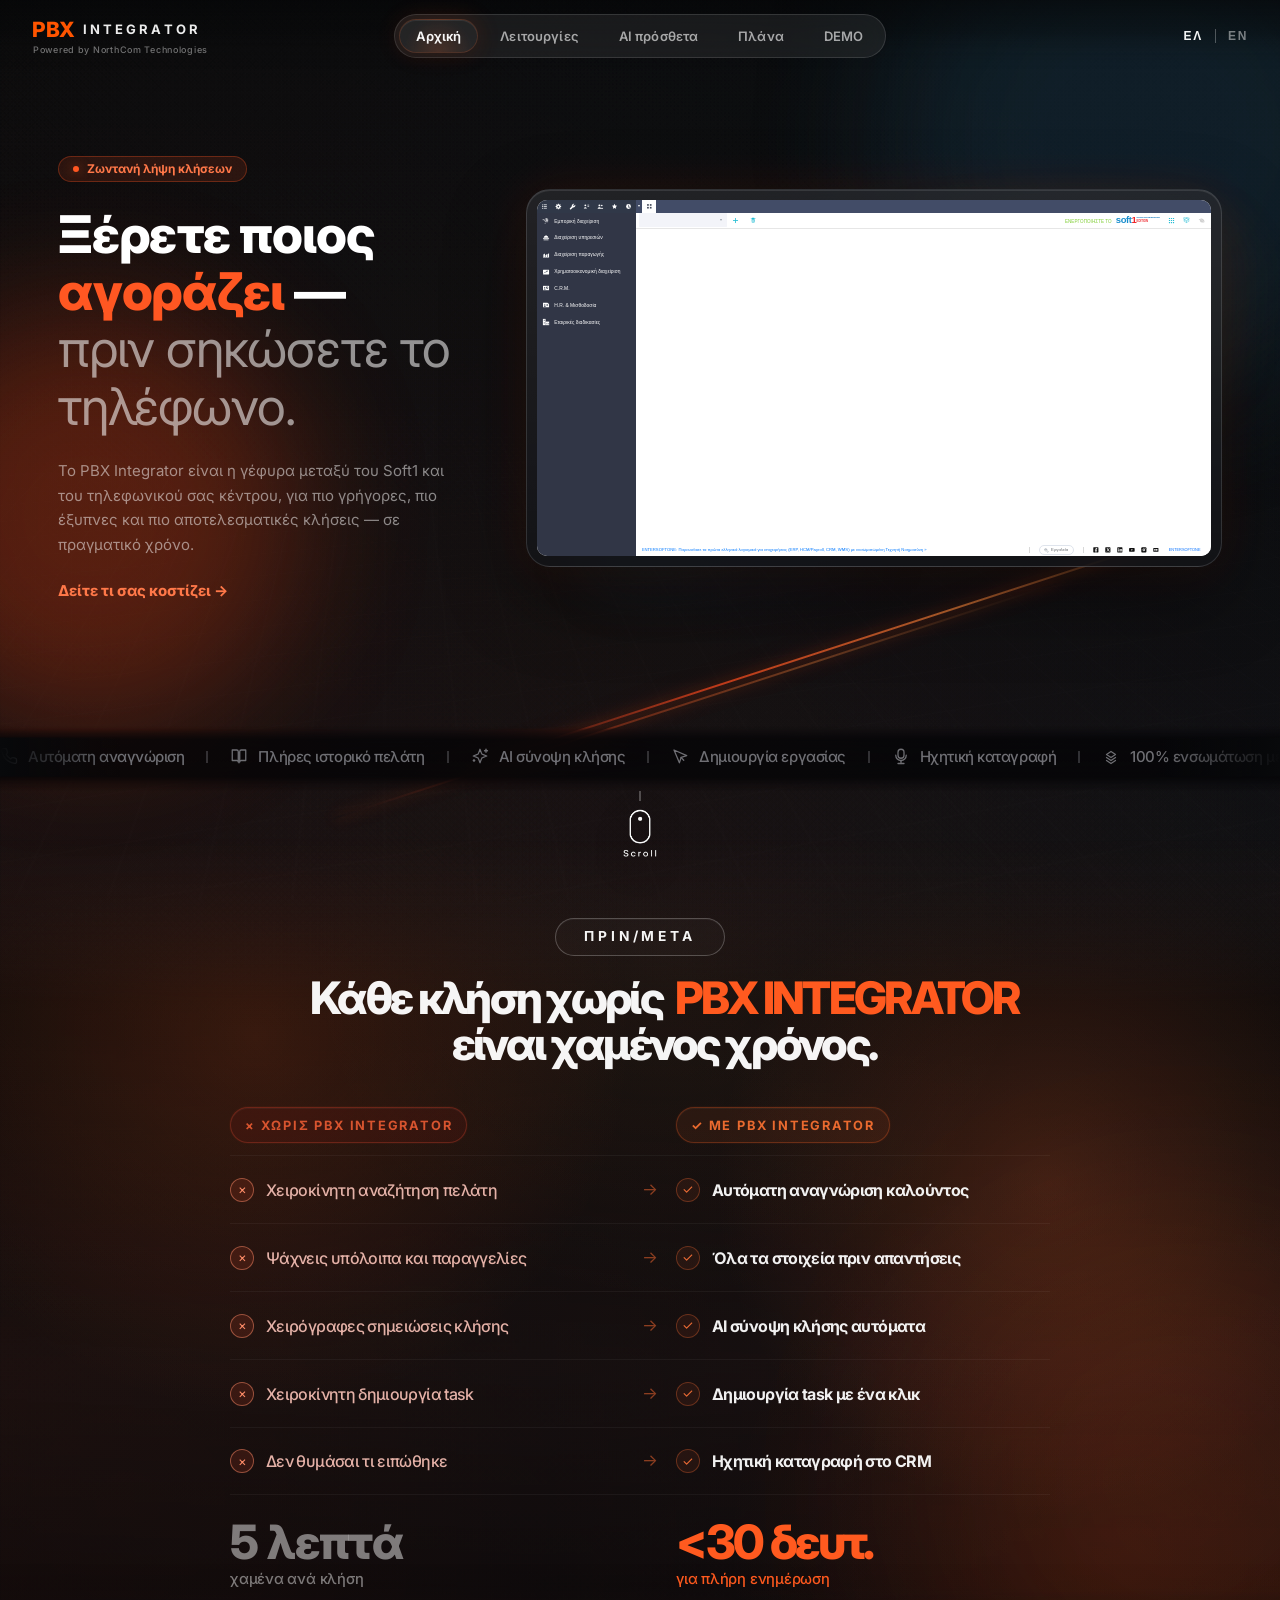
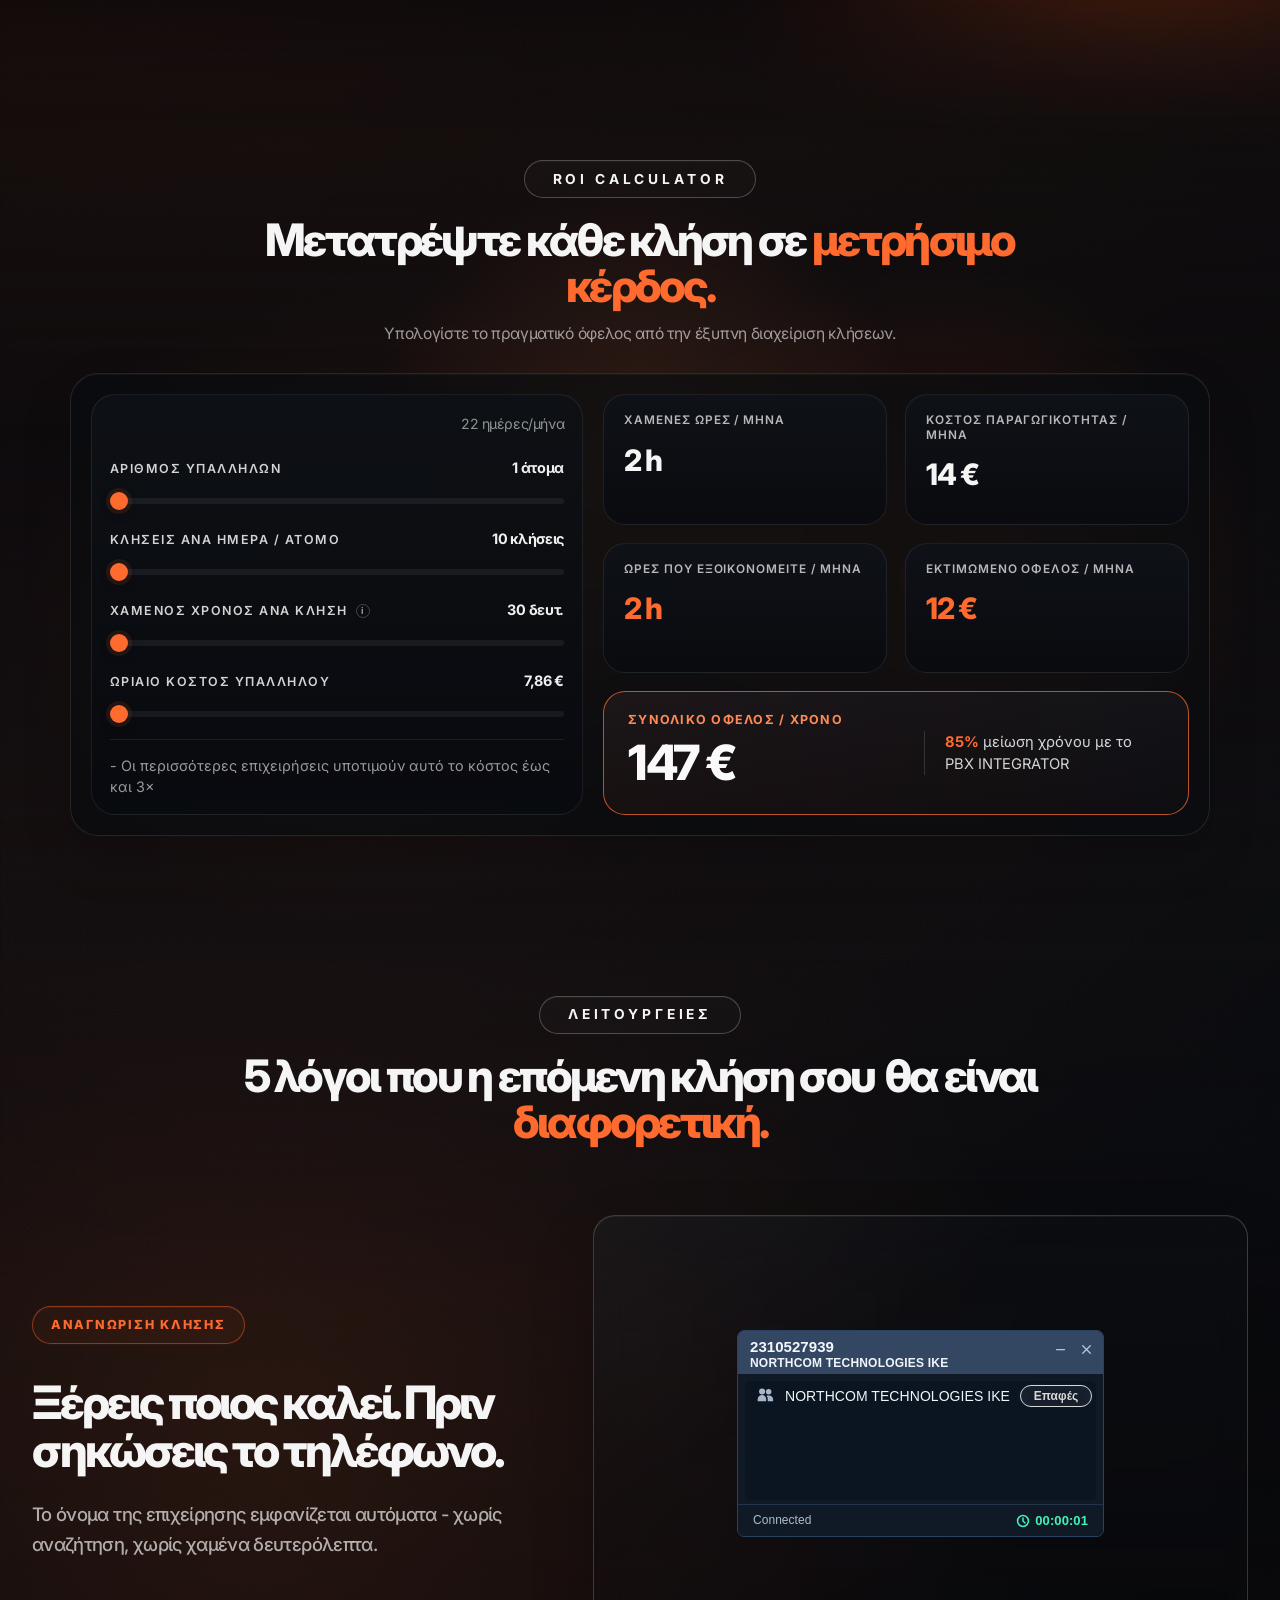
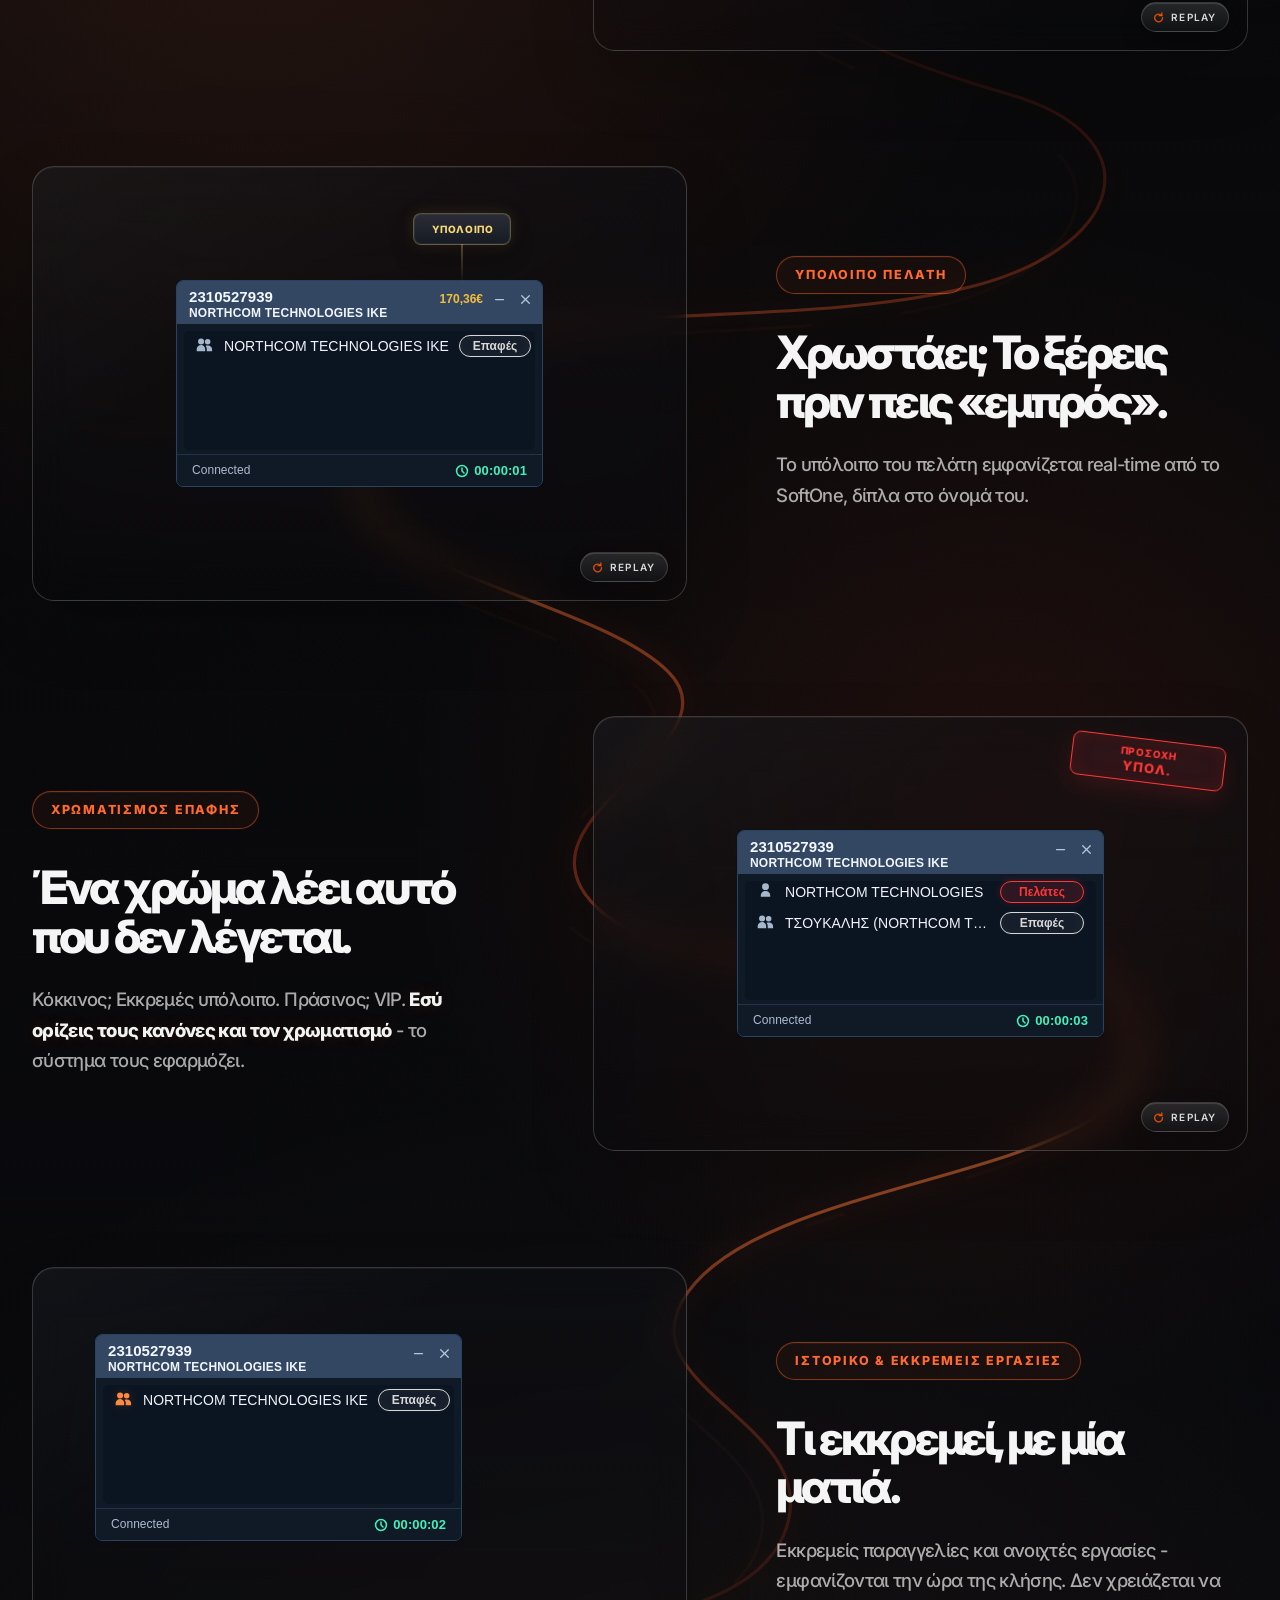
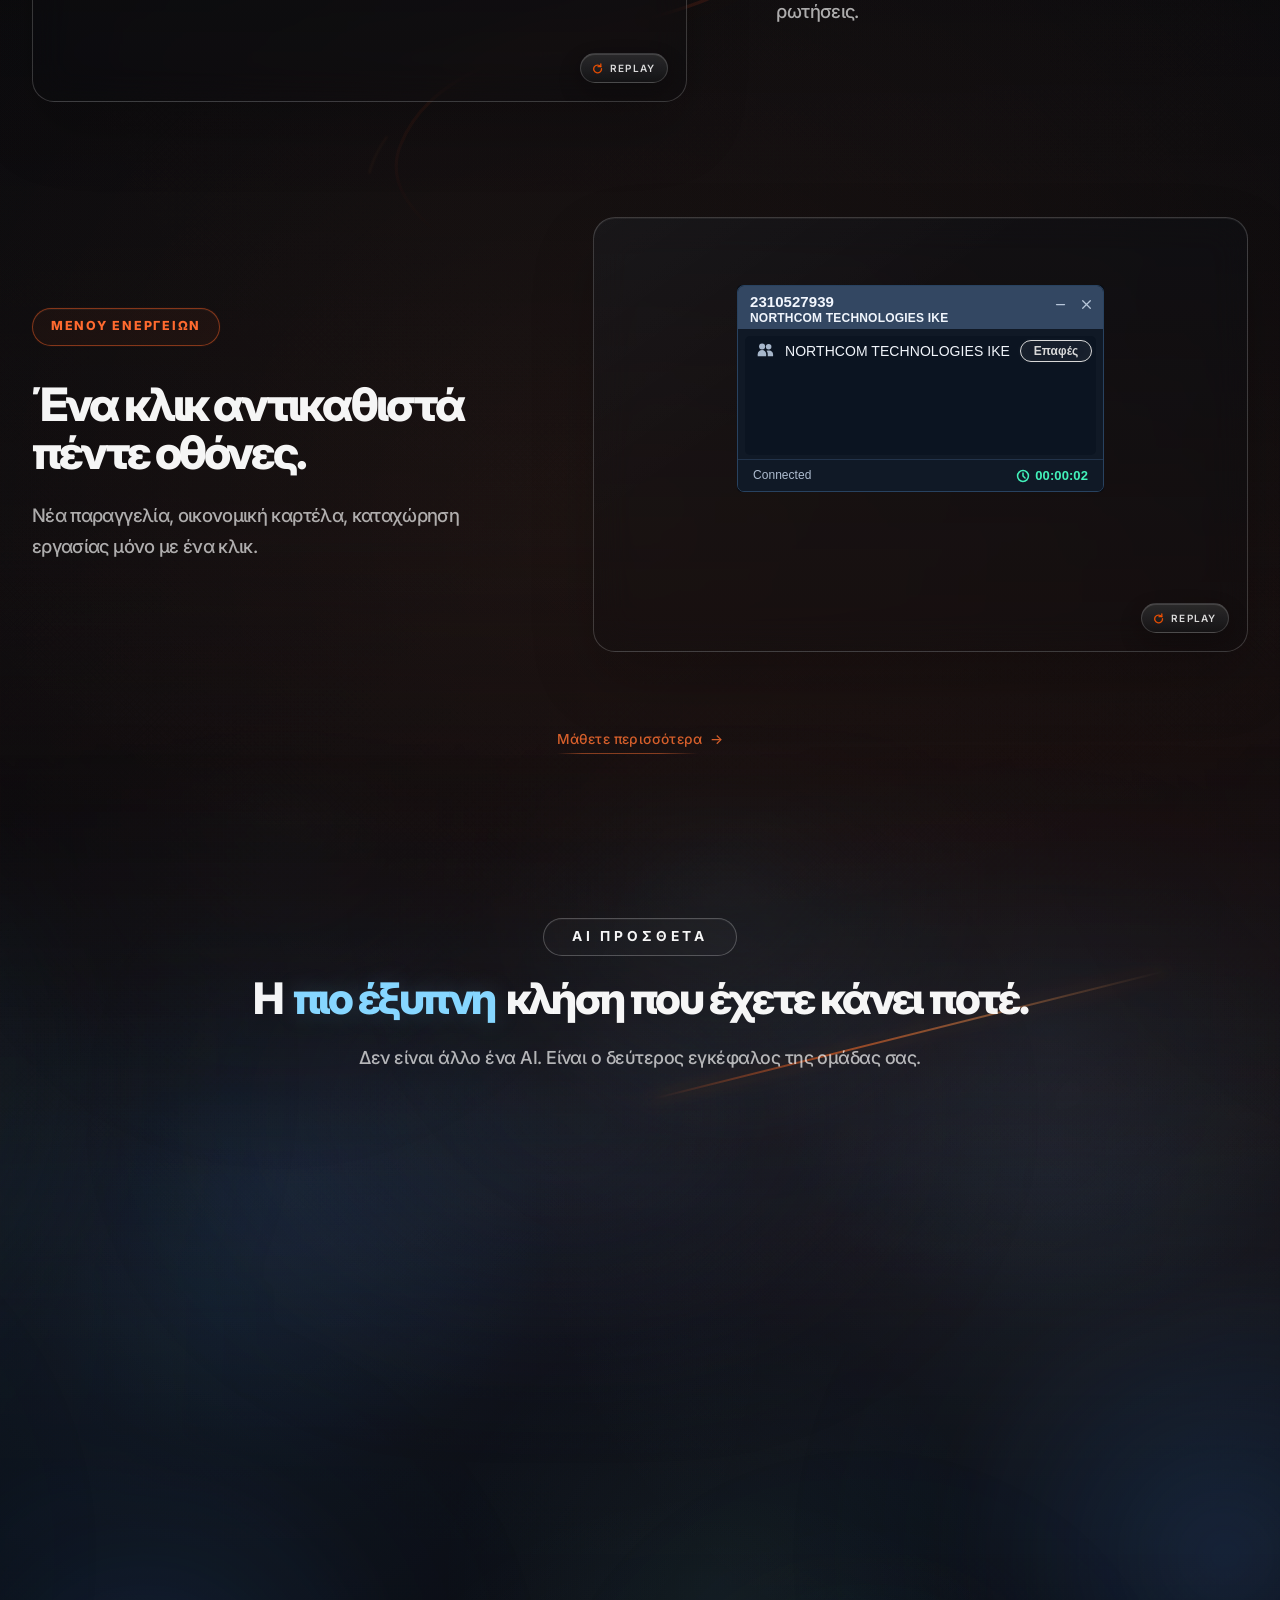
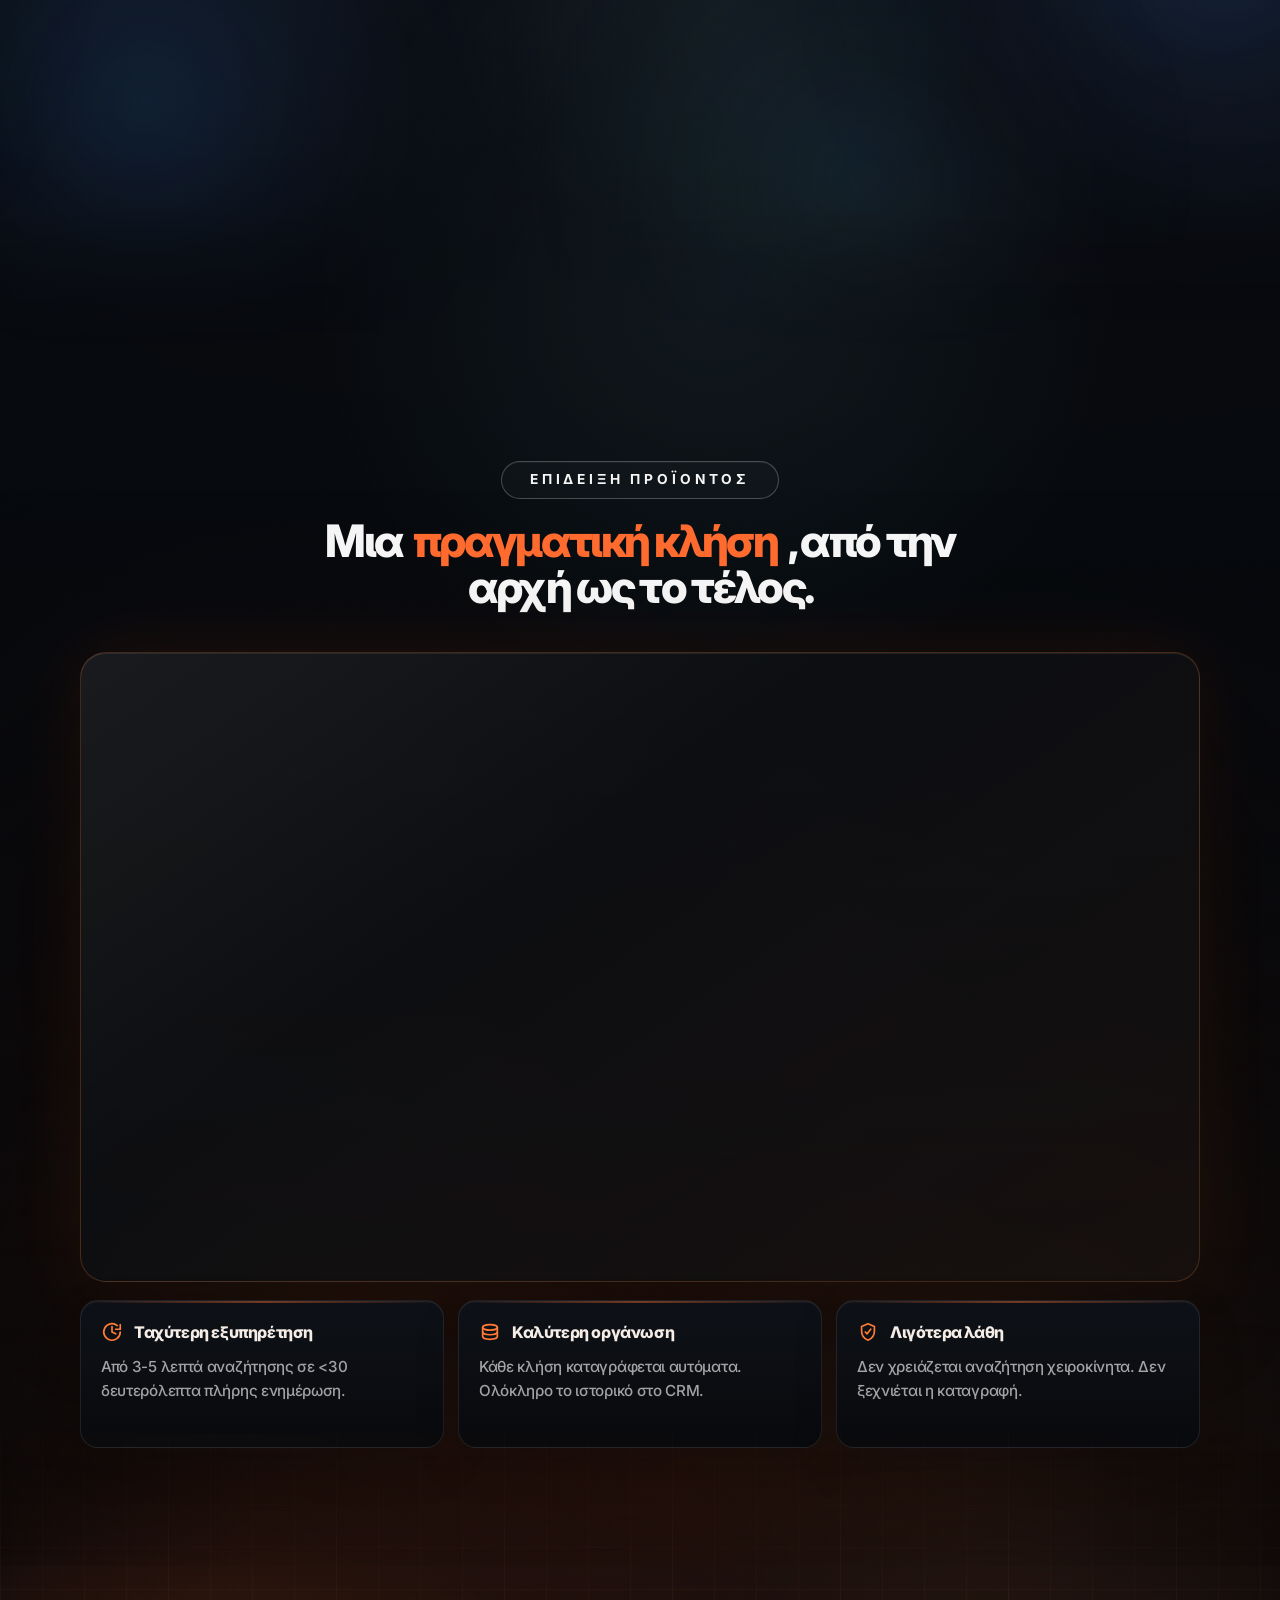
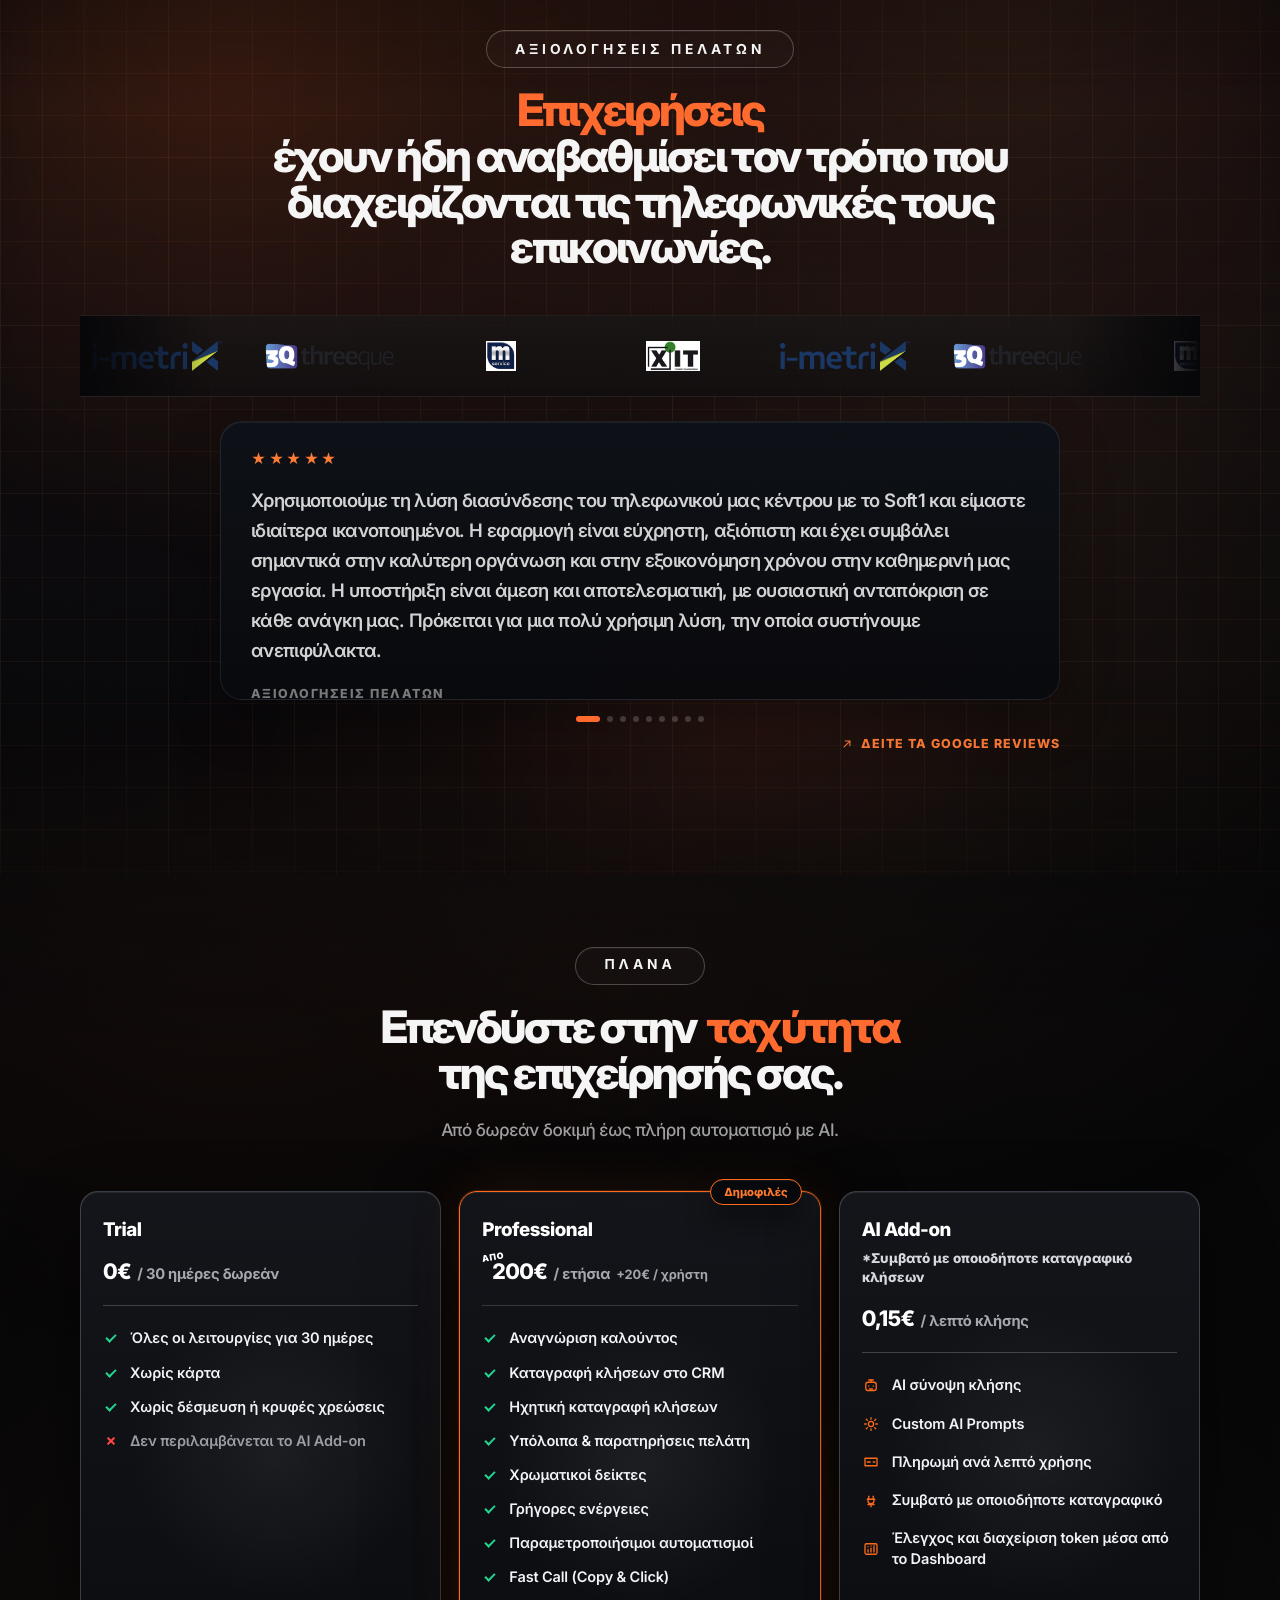
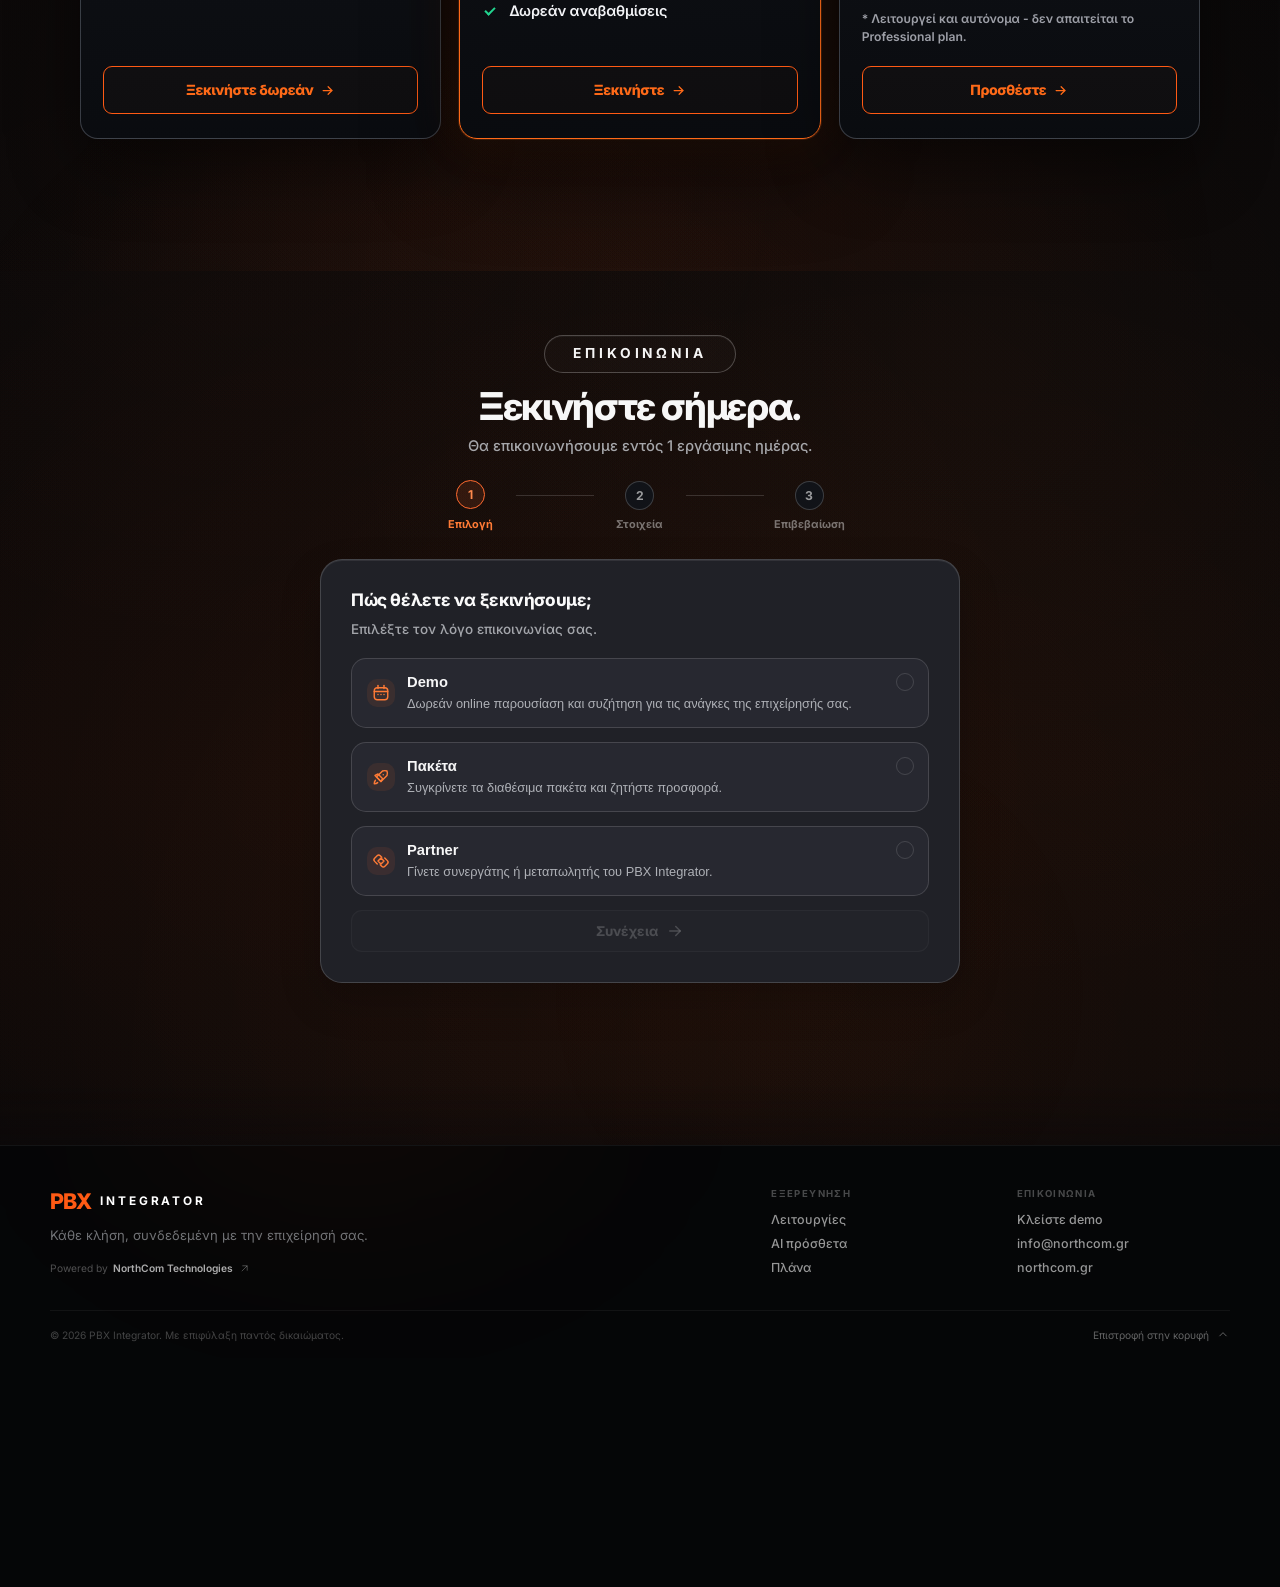
==== index.html @ 4702c814 "fix the bug in the socisl proof mobile" ====
<!DOCTYPE html>
<html lang="el">
<head>
  <meta charset="UTF-8" />
  <meta name="viewport" content="width=device-width, initial-scale=1.0" />
  <meta name="format-detection" content="telephone=no" />

  <title>PBX Integrator</title>

  <link rel="preconnect" href="https://fonts.googleapis.com" />
  <link rel="preconnect" href="https://fonts.gstatic.com" crossorigin />
  <link
    href="https://fonts.googleapis.com/css2?family=Inter:wght@400;500;600;700;800&display=swap"
    rel="stylesheet"
  />

  <link rel="stylesheet" href="styles.css" />
</head>

<body>
    <header class="header">
      <div class="logo-block">
        <a href="#" class="logo" aria-label="PBX Integrator">
          <span class="logo__main">
            <span class="logo__mark">PBX</span>
            <strong>INTEGRATOR</strong>
          </span>
        </a>
        <a
          href="https://northcom.gr"
          target="_blank"
          rel="noopener noreferrer"
          class="logo__subline"
        >
          Powered by NorthCom Technologies
        </a>
      </div>

      <nav class="navbar" id="mainNav" aria-label="Κύρια πλοήγηση">
        <a href="#" class="active" data-nav-section="home" data-i18n="navHome">Αρχική</a>
        <a href="#functions" data-nav-section="functions" data-i18n="navFeatures">Λειτουργίες</a>
        <a href="#ai" data-nav-section="ai" data-i18n="navAi">AI πρόσθετα</a>
        <a href="#plans" data-nav-section="plans" data-i18n="navPlans">Πλάνα</a>
        <a href="#contact" data-nav-section="contact">DEMO</a>
      </nav>

      <div class="language" id="languageSwitcher" aria-label="Επιλογή γλώσσας">
        <button type="button" class="active" data-lang="el">ΕΛ</button>
        <span class="language__separator" aria-hidden="true"></span>
        <button type="button" data-lang="en">EN</button>
      </div>

      <button
        type="button"
        class="nav-toggle"
        id="navToggle"
        aria-label="Άνοιγμα μενού"
        aria-expanded="false"
        aria-controls="mainNav"
      >
        <span class="nav-toggle__bar"></span>
        <span class="nav-toggle__bar"></span>
        <span class="nav-toggle__bar"></span>
      </button>
    </header>
    <div class="nav-scrim" id="navScrim" aria-hidden="true"></div>

  <main class="page">
    <div class="hero-pin">
    <section class="hero">
      <div class="hero__background" aria-hidden="true">
        <div class="hero__grid"></div>
        <div class="hero__glow hero__glow--orange"></div>
        <div class="hero__glow hero__glow--blue"></div>
        <div class="hero__line hero__line--one"></div>
        <div class="hero__line hero__line--two"></div>
      </div>

      <div class="hero__content">
        <div class="hero__copy">
          <div class="hero__badge hero-reveal" style="--hero-delay: 100ms;">
            <span class="hero__badge-dot" aria-hidden="true"></span>
            <span data-i18n="heroBadge">Ζωντανή λήψη κλήσεων</span>
          </div>

          <h1 class="hero__title hero-reveal" style="--hero-delay: 200ms;">
            <span data-i18n="heroTitleStart">Ξέρετε ποιος</span><br />
            <span class="hero__cycle-line">
              <span class="hero__cycle-word" data-hero-cycle-word>καλεί</span><span class="hero__cycle-dash"> —</span>
            </span><br />
            <span class="hero__title-muted" data-i18n="heroTitleMuted">πριν σηκώσετε το τηλέφωνο.</span>
          </h1>

          <p class="hero__subtitle hero-reveal" style="--hero-delay: 320ms;" data-i18n="heroSubtitle">
            Το PBX Integrator είναι η γέφυρα μεταξύ του Soft1 και του τηλεφωνικού σας κέντρου, για πιο γρήγορες, πιο έξυπνες και πιο αποτελεσματικές κλήσεις — σε πραγματικό χρόνο.
          </p>

          <div class="hero__actions hero-reveal" aria-label="Hero actions" style="--hero-delay: 440ms;">
            <a class="hero__text-link" href="#roi" data-i18n="heroLink">Δείτε τι σας κοστίζει →</a>
          </div>
        </div>

        <div class="hero__visual" aria-label="Soft1 interface preview">
          <div class="hero-image-wrap" id="heroImageWrap">
            <div class="hero-softone-viewport" id="heroSoftoneViewport">
              <iframe
                src="ui/softone.html"
                title="Soft1 interface"
                id="heroImage"
                class="hero-image"
                width="1920"
                height="1013"
                loading="eager"
                scrolling="no"
                tabindex="-1"
                aria-hidden="true"
              ></iframe>
            </div>

            <iframe
              class="hero-call-popup"
              id="heroCallPopup"
              title="Παράθυρο αναγνώρισης κλήσης"
              width="367"
              height="207"
              scrolling="no"
              tabindex="-1"
              aria-hidden="true"
              data-src="ui/pop-up.html"
            ></iframe>
          </div>
        </div>
      </div>

      <div class="hero__media">
        <div class="feature-ticker" id="featureTicker" aria-label="Βασικές λειτουργίες προϊόντος">
          <div class="feature-ticker__edge feature-ticker__edge--left" aria-hidden="true"></div>
          <div class="feature-ticker__edge feature-ticker__edge--right" aria-hidden="true"></div>
          <div class="feature-ticker__viewport">
            <div class="feature-ticker__track" id="featureTickerTrack"></div>
          </div>
        </div>

        <button type="button" class="scroll-indicator" id="scrollIndicator" aria-label="Κύλιση προς τα κάτω">
          <img src="images/scroll.png" alt="" class="scroll-indicator__icon" />
        </button>
      </div>
    </section>
    </div>

    <div class="comparison-flow">
      <section class="section-preview" aria-label="Section preview">
        <div class="section-preview__inner">
          <span class="section-pill" data-i18n="beforeAfterPill">ΠΡΙΝ/ΜΕΤΑ</span>
        </div>
      </section>

      <section class="comparison" id="features" aria-labelledby="comparisonTitle">
        <div class="comparison__background" aria-hidden="true">
          <div class="comparison__glow comparison__glow--left"></div>
          <div class="comparison__glow comparison__glow--right"></div>
        </div>

        <div class="comparison__inner">
          <header class="comparison__header">
            <h2 class="comparison__title" id="comparisonTitle">
              <span data-i18n="comparisonTitleStart">Κάθε κλήση χωρίς</span>
              <span class="comparison__accent" data-i18n="comparisonTitleAccent">PBX INTEGRATOR</span>
              <span data-i18n="comparisonTitleEnd">είναι χαμένος χρόνος.</span>
            </h2>
          </header>

          <div class="comparison__labels" aria-hidden="true">
            <div class="comparison__label comparison__label--negative" data-i18n="comparisonLabelBefore">× ΧΩΡΙΣ PBX INTEGRATOR</div>
            <div class="comparison__label comparison__label--positive" data-i18n="comparisonLabelAfter">✓ ΜΕ PBX INTEGRATOR</div>
          </div>

          <div class="comparison__rows" id="comparisonRows"></div>

          <div class="comparison__stats">
            <div class="comparison__stat comparison__stat--muted">
              <div class="comparison__stat-value" data-i18n="comparisonStatLeftValue">5 λεπτά</div>
              <div class="comparison__stat-label" data-i18n="comparisonStatLeftLabel">χαμένα ανά κλήση</div>
            </div>

            <div class="comparison__stat comparison__stat--accent">
              <div class="comparison__stat-value" data-i18n="comparisonStatRightValue">&lt;30 δευτ.</div>
              <div class="comparison__stat-label" data-i18n="comparisonStatRightLabel">για πλήρη ενημέρωση</div>
            </div>
          </div>
        </div>
      </section>
    </div>

    <section class="roi" id="roi" aria-labelledby="roiTitle">
      <div class="roi__inner">
        <header class="roi__header">
          <span class="roi__pill" data-i18n="roiPill">ROI CALCULATOR</span>
          <h2 class="roi__title" id="roiTitle">
            <span data-i18n="roiTitleStart">Μετατρέψτε κάθε κλήση</span>
            <span data-i18n="roiTitleMiddle">σε</span>
            <span class="roi__accent" data-i18n="roiTitleAccent">μετρήσιμο κέρδος.</span>
          </h2>
          <p class="roi__subtitle" data-i18n="roiSubtitle">Υπολογίστε το πραγματικό όφελος από την έξυπνη διαχείριση κλήσεων.</p>
        </header>

        <div class="roi__panel">
          <section class="roi__controls" aria-labelledby="roiControlsTitle">
            <div class="roi__controls-top">
              <div class="roi__meta">
                <span data-i18n="roiWorkingDays">22 ημέρες/μήνα</span>
              </div>
            </div>

            <h3 class="sr-only" id="roiControlsTitle">ROI Inputs</h3>

            <div class="roi__control">
              <div class="roi__control-head">
                <label for="roiUsers" class="roi__label" data-i18n="roiUsersLabel">ΑΡΙΘΜΟΣ ΥΠΑΛΛΗΛΩΝ</label>
                <span class="roi__value" id="roiUsersValue">6 άτομα</span>
              </div>
              <input id="roiUsers" class="roi__range" type="range" min="1" max="50" step="1" value="6" />
            </div>

            <div class="roi__control">
              <div class="roi__control-head">
                <label for="roiCalls" class="roi__label" data-i18n="roiCallsLabel">ΚΛΗΣΕΙΣ ΑΝΑ ΗΜΕΡΑ / ΑΤΟΜΟ</label>
                <span class="roi__value" id="roiCallsValue">40 κλήσεις</span>
              </div>
              <input id="roiCalls" class="roi__range" type="range" min="10" max="210" step="1" value="40" />
            </div>

            <div class="roi__control">
              <div class="roi__control-head">
                <label for="roiLostTime" class="roi__label roi__label--with-icon">
                  <span data-i18n="roiLostTimeLabel">ΧΑΜΕΝΟΣ ΧΡΟΝΟΣ ΑΝΑ ΚΛΗΣΗ</span>
                  <span
                    class="roi__info-icon"
                    aria-label="Πληροφορίες"
                    data-tooltip="Συμπληρώστε τον χρόνο που χάνετε ανά κλήση σε χειροκίνητες ενέργειες όπως:
- αναζήτηση πελάτη
- άνοιγμα νέας παραγγελίας
- εύρεση υπολοίπου κ.λπ.
και όχι τη διάρκεια της κλήσης."
                    data-i18n-tooltip="roiLostTimeTooltip"
                    tabindex="0"
                  >
                    i
                  </span>
                </label>
                <span class="roi__value" id="roiLostTimeValue">1.5 λεπτά</span>
              </div>
              <input id="roiLostTime" class="roi__range" type="range" min="0" max="13" step="1" value="3" />
            </div>

            <div class="roi__control">
              <div class="roi__control-head">
                <label for="roiHourlyCost" class="roi__label" data-i18n="roiHourlyCostLabel">ΩΡΙΑΙΟ ΚΟΣΤΟΣ ΥΠΑΛΛΗΛΟΥ</label>
                <span class="roi__value" id="roiHourlyCostValue">€ 8,50</span>
              </div>
              <input id="roiHourlyCost" class="roi__range" type="range" min="7.86" max="20" step="0.1" value="8.5" />
            </div>

            <ul class="roi__notes">
              <li><span data-i18n="roiFooterThree">Οι περισσότερες επιχειρήσεις υποτιμούν αυτό το κόστος έως και 3×</span></li>
            </ul>
          </section>

          <section class="roi__results" aria-label="ROI Results">
            <article class="roi-card">
              <span class="roi-card__label" data-i18n="roiCard1Label">ΧΑΜΕΝΕΣ ΩΡΕΣ / ΜΗΝΑ</span>
              <strong class="roi-card__value" id="roiLostHours">528 h</strong>
            </article>

            <article class="roi-card">
              <span class="roi-card__label" data-i18n="roiCard2Label">ΚΟΣΤΟΣ ΠΑΡΑΓΩΓΙΚΟΤΗΤΑΣ / ΜΗΝΑ</span>
              <strong class="roi-card__value" id="roiMonthlyCost">€ 4.488</strong>
            </article>

            <article class="roi-card">
              <span class="roi-card__label" data-i18n="roiCard3Label">ΩΡΕΣ ΠΟΥ ΕΞΟΙΚΟΝΟΜΕΙΤΕ / ΜΗΝΑ</span>
              <strong class="roi-card__value roi-card__value--accent" id="roiSavedHours">449 h</strong>
            </article>

            <article class="roi-card">
              <span class="roi-card__label" data-i18n="roiCard4Label">ΕΚΤΙΜΩΜΕΝΟ ΟΦΕΛΟΣ / ΜΗΝΑ</span>
              <strong class="roi-card__value roi-card__value--accent" id="roiMonthlySavings">€ 3.815</strong>
            </article>

            <article class="roi-summary">
              <div class="roi-summary__main">
                <span class="roi-summary__label" data-i18n="roiCard5Label">ΣΥΝΟΛΙΚΟ ΟΦΕΛΟΣ / ΧΡΟΝΟ</span>
                <strong class="roi-summary__value" id="roiAnnualSavings">€ 45.780</strong>
              </div>
              <div class="roi-summary__aside">
                <p><span class="roi-summary__accent">85%</span> <span data-i18n="roiSummaryTextTwo">μείωση χρόνου με το PBX INTEGRATOR</span></p>
              </div>
            </article>
          </section>
        </div>
      </div>
    </section>

    <section class="call-recognition" id="functions" aria-labelledby="callRecognitionTitle">
      <div class="call-recognition__background" aria-hidden="true"></div>

      <div class="call-recognition__inner">
        <header class="call-recognition__header">
          <span class="section-pill" data-i18n="callRecognitionPill">ΛΕΙΤΟΥΡΓΕΙΕΣ</span>
          <h2 class="call-recognition__title" id="callRecognitionTitle">
            <span data-i18n="callRecognitionTitleStart">5 λόγοι που η επόμενη κλήση σου</span>
            <span data-i18n="callRecognitionTitleMiddle">θα είναι</span>
            <span class="call-recognition__accent" data-i18n="callRecognitionTitleAccent">διαφορετική.</span>
          </h2>
        </header>

        <div class="call-recognition__features">
          <article class="call-recognition__feature">
            <div class="call-recognition__copy">
              <span class="call-recognition__tag" data-i18n="callFeatureOneTag">ΑΝΑΓΝΩΡΙΣΗ ΚΛΗΣΗΣ</span>
              <h3 class="call-recognition__heading" data-i18n="callFeatureOneHeading">Ξέρεις ποιος καλεί. Πριν σηκώσεις το τηλέφωνο.</h3>
              <p class="call-recognition__text" data-i18n="callFeatureOneText">Το όνομα της επιχείρησης εμφανίζεται αυτόματα - χωρίς αναζήτηση, χωρίς χαμένα δευτερόλεπτα.</p>
            </div>

            <div class="call-recognition__visual" aria-hidden="true">
            <div class="popup-demo" data-popup="1" data-popup-src="ui/pop-up.html?case=1">
              <iframe class="popup-demo__frame" title="PBX popup demo" src="ui/pop-up.html?case=1"></iframe>
              <section class="call-popup" aria-label="Παράθυρο κλήσης">
                <header class="call-popup__titlebar">
                  <div class="call-popup__identity">
                    <span class="call-popup__number">2310527939</span>
                    <span class="call-popup__company-top">NORTHCOM TECHNOLOGIES IKE</span>
                  </div>
                  <div class="call-popup__window-actions" aria-hidden="true">
                    <svg class="call-popup__window-icon" viewBox="0 0 13 13"><path d="M2.5 6.5H10.5"></path></svg>
                    <svg class="call-popup__window-icon" viewBox="0 0 13 13"><path d="M2.7 2.7L10.3 10.3M10.3 2.7L2.7 10.3"></path></svg>
                  </div>
                </header>
                <main class="call-popup__body">
                  <div class="call-popup__contact-row">
                    <svg class="call-popup__people-icon" viewBox="0 0 19 18" aria-hidden="true">
                      <path d="M6.1 8.1c2.23 0 4.05 1.82 4.05 4.05v2.15H1.7v-2.15C1.7 9.92 3.87 8.1 6.1 8.1Z"></path>
                      <circle cx="6.1" cy="4.45" r="3.05"></circle>
                      <path d="M13.25 8.6c2.12 0 3.85 1.73 3.85 3.85v1.85h-5.35v-2.15c0-1.32-.48-2.53-1.28-3.47.77-.08 1.69-.08 2.78-.08Z"></path>
                      <circle cx="12.65" cy="4.85" r="2.75"></circle>
                    </svg>
                    <span class="call-popup__company">NORTHCOM TECHNOLOGIES IKE</span>
                    <button class="call-popup__contacts" type="button">Επαφές</button>
                  </div>
                </main>
                <footer class="call-popup__footer">
                  <span class="call-popup__status">Offering</span>
                  <span class="call-popup__duration" hidden>
                    <svg class="call-popup__clock-icon" viewBox="0 0 16 16" aria-hidden="true">
                      <circle cx="8" cy="8" r="6.2"></circle>
                      <path d="M8 4.45V8l2.35 2.35"></path>
                    </svg>
                    <span class="call-popup__timer">00:00:00</span>
                  </span>
                </footer>
              </section>
              <button class="popup-demo__replay" type="button" hidden>
                <svg class="popup-demo__replay-icon" viewBox="0 0 16 16" aria-hidden="true">
                  <path d="M13 6.2A5.2 5.2 0 1 0 14 9"></path>
                  <path d="M13.1 2.5v3.7H9.4"></path>
                </svg>
                <span data-i18n="replayLabel">Replay</span>
              </button>
            </div>
          </div>
          </article>

          <article class="call-recognition__feature call-recognition__feature--reverse">
            <div class="call-recognition__copy">
              <span class="call-recognition__tag" data-i18n="callFeatureTwoTag">ΥΠΟΛΟΙΠΟ ΠΕΛΑΤΗ</span>
              <h3 class="call-recognition__heading" data-i18n="callFeatureTwoHeading">Χρωστάει; Το ξέρεις πριν πεις «εμπρός».</h3>
              <p class="call-recognition__text" data-i18n="callFeatureTwoText">Το υπόλοιπο του πελάτη εμφανίζεται real-time από το SoftOne, δίπλα στο όνομά του.</p>
            </div>

            <div class="call-recognition__visual" aria-hidden="true">
              <div class="popup-demo" data-popup="2" data-popup-src="ui/pop-up.html?case=2">
                <iframe class="popup-demo__frame" title="PBX popup demo with balance" src="ui/pop-up.html?case=2"></iframe>
                <div class="popup-demo__balance-callout" aria-hidden="true">
                  <span class="popup-demo__balance-label">Υπόλοιπο</span>
                </div>
                <section class="call-popup call-popup--has-balance" aria-label="Παράθυρο κλήσης">
                  <header class="call-popup__titlebar">
                    <div class="call-popup__identity">
                      <span class="call-popup__number">2310527939</span>
                      <span class="call-popup__company-top">NORTHCOM TECHNOLOGIES IKE</span>
                    </div>
                    <span class="call-popup__balance">170,36€</span>
                    <div class="call-popup__window-actions" aria-hidden="true">
                      <svg class="call-popup__window-icon" viewBox="0 0 13 13"><path d="M2.5 6.5H10.5"></path></svg>
                      <svg class="call-popup__window-icon" viewBox="0 0 13 13"><path d="M2.7 2.7L10.3 10.3M10.3 2.7L2.7 10.3"></path></svg>
                    </div>
                  </header>
                  <main class="call-popup__body">
                    <div class="call-popup__contact-row">
                      <svg class="call-popup__people-icon" viewBox="0 0 19 18" aria-hidden="true">
                        <path d="M6.1 8.1c2.23 0 4.05 1.82 4.05 4.05v2.15H1.7v-2.15C1.7 9.92 3.87 8.1 6.1 8.1Z"></path>
                        <circle cx="6.1" cy="4.45" r="3.05"></circle>
                        <path d="M13.25 8.6c2.12 0 3.85 1.73 3.85 3.85v1.85h-5.35v-2.15c0-1.32-.48-2.53-1.28-3.47.77-.08 1.69-.08 2.78-.08Z"></path>
                        <circle cx="12.65" cy="4.85" r="2.75"></circle>
                      </svg>
                      <span class="call-popup__company">NORTHCOM TECHNOLOGIES IKE</span>
                      <button class="call-popup__contacts" type="button">Επαφές</button>
                    </div>
                  </main>
                  <footer class="call-popup__footer">
                    <span class="call-popup__status">Offering</span>
                    <span class="call-popup__duration" hidden>
                      <svg class="call-popup__clock-icon" viewBox="0 0 16 16" aria-hidden="true">
                        <circle cx="8" cy="8" r="6.2"></circle>
                        <path d="M8 4.45V8l2.35 2.35"></path>
                      </svg>
                      <span class="call-popup__timer">00:00:00</span>
                    </span>
                  </footer>
                </section>
                <button class="popup-demo__replay" type="button" hidden>
                  <svg class="popup-demo__replay-icon" viewBox="0 0 16 16" aria-hidden="true">
                    <path d="M13 6.2A5.2 5.2 0 1 0 14 9"></path>
                    <path d="M13.1 2.5v3.7H9.4"></path>
                  </svg>
                  <span data-i18n="replayLabel">Replay</span>
                </button>
              </div>
            </div>
          </article>

          <article class="call-recognition__feature">
            <div class="call-recognition__copy">
              <span class="call-recognition__tag" data-i18n="callFeatureThreeTag">ΧΡΩΜΑΤΙΣΜΟΣ ΕΠΑΦΗΣ</span>
              <h3 class="call-recognition__heading" data-i18n="callFeatureThreeHeading">Ένα χρώμα λέει αυτό που δεν λέγεται.</h3>
              <p class="call-recognition__text" data-i18n="callFeatureThreeText">Κόκκινος; Εκκρεμές υπόλοιπο. Πράσινος; VIP. Εσύ ορίζεις τους κανόνες και τον χρωματισμό - το σύστημα τους εφαρμόζει.</p>
            </div>

            <div class="call-recognition__visual" aria-hidden="true">
              <div class="popup-demo" data-popup="3" data-popup-src="ui/pop-up-colored.html?case=1" data-popup-next-src="ui/pop-up-colored.html?case=2">
                <iframe class="popup-demo__frame" title="PBX colored popup demo" src="ui/pop-up-colored.html?case=1"></iframe>
                <div class="popup-demo__case-patch popup-demo__case-patch--urgent" aria-hidden="true">
                  <span class="popup-demo__case-patch-title" data-i18n="patchUrgentTitle">ΠΡΟΣΟΧΗ</span>
                  <span class="popup-demo__case-patch-note" data-i18n="patchUrgentNote">attention</span>
                </div>
                <button class="popup-demo__replay" type="button" hidden>
                  <svg class="popup-demo__replay-icon" viewBox="0 0 16 16" aria-hidden="true">
                    <path d="M13 6.2A5.2 5.2 0 1 0 14 9"></path>
                    <path d="M13.1 2.5v3.7H9.4"></path>
                  </svg>
                  <span data-i18n="replayLabel">Replay</span>
                </button>
              </div>
            </div>
          </article>

          <article class="call-recognition__feature call-recognition__feature--reverse">
            <div class="call-recognition__copy">
              <span class="call-recognition__tag" data-i18n="callFeatureFourTag">ΙΣΤΟΡΙΚΟ & ΕΚΚΡΕΜΕΙΣ ΕΡΓΑΣΙΕΣ</span>
              <h3 class="call-recognition__heading" data-i18n="callFeatureFourHeading">Τι εκκρεμεί, με μία ματιά.</h3>
              <p class="call-recognition__text" data-i18n="callFeatureFourText">Εκκρεμείς παραγγελίες και ανοιχτές εργασίες - εμφανίζονται την ώρα της κλήσης. Δεν χρειάζεται να ρωτήσεις.</p>
            </div>

            <div class="call-recognition__visual" aria-hidden="true">
              <div class="popup-demo popup-demo--history" data-popup="4" data-popup-src="ui/pop-up.html?case=1&contacts=orange" data-history-demo="true" data-history-mode="submenu">
                <div class="popup-demo__history-stage">
                  <iframe class="popup-demo__frame" title="PBX popup history tasks demo" src="ui/pop-up.html?case=1&contacts=orange"></iframe>
                  <span class="popup-demo__cursor" aria-hidden="true"></span>
                  <iframe class="popup-demo__history-frame" title="PBX history menu" src="ui/history.html"></iframe>
                </div>
                <button class="popup-demo__replay" type="button" hidden>
                  <svg class="popup-demo__replay-icon" viewBox="0 0 16 16" aria-hidden="true">
                    <path d="M13 6.2A5.2 5.2 0 1 0 14 9"></path>
                    <path d="M13.1 2.5v3.7H9.4"></path>
                  </svg>
                  <span data-i18n="replayLabel">Replay</span>
                </button>
              </div>
            </div>
          </article>

          <article class="call-recognition__feature">
            <div class="call-recognition__copy">
              <span class="call-recognition__tag" data-i18n="callFeatureFiveTag">ΜΕΝΟΥ ΕΝΕΡΓΕΙΩΝ</span>
              <h3 class="call-recognition__heading" data-i18n="callFeatureFiveHeading">Ένα κλικ αντικαθιστά πέντε οθόνες.</h3>
              <p class="call-recognition__text" data-i18n="callFeatureFiveText">Νέα παραγγελία, οικονομική καρτέλα, καταχώρηση εργασίας μόνο με ένα κλικ.</p>
            </div>

            <div class="call-recognition__visual" aria-hidden="true">
              <div class="popup-demo popup-demo--history" data-popup="5" data-popup-src="ui/pop-up.html?case=1" data-history-demo="true" data-history-mode="main">
                <div class="popup-demo__history-stage">
                  <iframe class="popup-demo__frame" title="PBX popup actions demo" src="ui/pop-up.html?case=1"></iframe>
                  <span class="popup-demo__cursor" aria-hidden="true"></span>
                  <iframe class="popup-demo__history-frame" title="PBX history menu" src="ui/history.html"></iframe>
                </div>
                <button class="popup-demo__replay" type="button" hidden>
                  <svg class="popup-demo__replay-icon" viewBox="0 0 16 16" aria-hidden="true">
                    <path d="M13 6.2A5.2 5.2 0 1 0 14 9"></path>
                    <path d="M13.1 2.5v3.7H9.4"></path>
                  </svg>
                  <span data-i18n="replayLabel">Replay</span>
                </button>
              </div>
            </div>
          </article>
        </div>

        <div class="call-recognition__more">
          <a href="features.html?from=index" data-features-link>
            <span data-i18n="learnMore">Μάθετε περισσότερα</span>
            <span aria-hidden="true">→</span>
          </a>
        </div>
      </div>
    </section>

    <div class="ai-demo-flow">
    <section class="ai-addons" id="ai" aria-labelledby="aiAddonsTitle">
      <div class="ai-addons__background" aria-hidden="true">
        <div class="ai-addons__glow ai-addons__glow--blue"></div>
        <div class="ai-addons__beam ai-addons__beam--one"></div>
      </div>

      <div class="ai-addons__inner">
        <header class="ai-addons__header">
          <span class="section-pill" data-i18n="aiAddonsPill">AI ΠΡΟΣΘΕΤΑ</span>
          <h2 class="ai-addons__title" id="aiAddonsTitle">
            <span data-i18n="aiAddonsTitleStart">Η</span>
            <span class="ai-addons__accent" data-i18n="aiAddonsTitleAccent">πιο έξυπνη</span>
            <span data-i18n="aiAddonsTitleEnd">κλήση που έχετε κάνει ποτέ.</span>
          </h2>
          <p class="ai-addons__subtitle" data-i18n="aiAddonsSubtitle">Δεν είναι άλλο ένα AI. Είναι ο δεύτερος εγκέφαλος της ομάδας σας.</p>
        </header>

        <div class="ai-addons__scenes">
          <article class="ai-scene ai-scene--playback" data-ai-scene="one">
            <div class="ai-scene__copy">
              <span class="ai-scene__eyebrow" data-i18n="aiSceneOneLabel">ΗΧΗΤΙΚΗ ΚΑΤΑΓΡΑΦΗ</span>
              <h3 class="ai-scene__title" data-i18n="aiSceneOneTitle">Η κλήση καταγράφεται αυτόματα.</h3>
              <p class="ai-scene__text" data-i18n="aiSceneOneText">Το CRM αποθηκεύει ολόκληρη τη συνομιλία, ώστε να μπορείτε να την ακούσετε οποιαδήποτε στιγμή.</p>
            </div>

            <div class="ai-scene__visual ai-scene__visual--playback">
              <div class="ai-wave-card ai-wave-card--player" data-ai-wave-player>
                <div class="ai-wave-card__message-row">
                  <button class="ai-wave-card__message-control" type="button" data-ai-scene-one-toggle>
                    <svg class="ai-scene__icon ai-scene__icon--play" viewBox="0 0 16 16">
                      <path d="M5 3.5 12.2 8 5 12.5Z"></path>
                    </svg>
                    <svg class="ai-scene__icon ai-scene__icon--pause" viewBox="0 0 16 16">
                      <path d="M5.2 3.5h2.1v9H5.2z"></path>
                      <path d="M8.7 3.5h2.1v9H8.7z"></path>
                    </svg>
                  </button>
                  <div class="ai-wave-card__message-body">
                    <div class="ai-wave-card__topline">
                      <span class="ai-wave-card__status" data-ai-scene-one-status data-i18n="aiSceneOneStatus">Καταγραφή κλήσης</span>
                      <span class="ai-wave-card__time" data-ai-scene-one-time>00:00 / 10:00</span>
                    </div>
                    <div class="ai-waveform ai-waveform--message" data-ai-scene-one-waveform aria-hidden="true">
                      <span class="ai-waveform__bar"></span>
                      <span class="ai-waveform__bar"></span>
                      <span class="ai-waveform__bar"></span>
                      <span class="ai-waveform__bar"></span>
                      <span class="ai-waveform__bar"></span>
                      <span class="ai-waveform__bar"></span>
                      <span class="ai-waveform__bar"></span>
                      <span class="ai-waveform__bar"></span>
                      <span class="ai-waveform__bar"></span>
                      <span class="ai-waveform__bar"></span>
                      <span class="ai-waveform__bar"></span>
                      <span class="ai-waveform__bar"></span>
                      <span class="ai-waveform__bar"></span>
                      <span class="ai-waveform__bar"></span>
                      <span class="ai-waveform__bar"></span>
                      <span class="ai-waveform__bar"></span>
                      <span class="ai-waveform__bar"></span>
                      <span class="ai-waveform__bar"></span>
                      <span class="ai-waveform__bar"></span>
                      <span class="ai-waveform__bar"></span>
                      <span class="ai-waveform__bar"></span>
                      <span class="ai-waveform__bar"></span>
                      <span class="ai-waveform__bar"></span>
                      <span class="ai-waveform__bar"></span>
                      <span class="ai-waveform__bar"></span>
                      <span class="ai-waveform__bar"></span>
                      <span class="ai-waveform__bar"></span>
                      <span class="ai-waveform__bar"></span>
                    </div>
                  </div>
                </div>
                <div class="ai-wave-card__footer">
                  <div class="ai-wave-card__progress"><span data-ai-scene-one-progress></span></div>
                </div>
              </div>
            </div>
          </article>

          <article class="ai-scene ai-scene--summary" data-ai-scene="two">
            <div class="ai-scene__copy">
              <span class="ai-scene__eyebrow" data-i18n="aiSceneTwoLabel">ΑΙ ΠΕΡΙΛΗΨΗ</span>
              <h3 class="ai-scene__title" data-i18n="aiSceneTwoTitle">Αλλά ποιος έχει χρόνο να ακούσει ξανά μια 10λεπτη κλήση;</h3>
              <p class="ai-scene__text ai-scene__text--with-tooltip">
                <span data-i18n="aiSceneTwoText">Με ένα μόνο κλικ, το AI διαβάζει την ηχογράφηση και δημιουργεί σύνοψη με όλα τα σημαντικά σημεία.</span>
                <button
                  class="ai-scene__info-icon"
                  type="button"
                  aria-label="Πληροφορίες για τη σύνοψη AI"
                  data-tooltip="Παραμετροποιήσιμη σύνοψη, προσαρμοσμένη στις ανάγκες της επιχείρησής σας."
                  data-i18n-aria-label="aiSceneTwoTooltipLabel"
                  data-i18n-tooltip="aiSceneTwoTooltip"
                >?</button>
              </p>
            </div>

            <div class="ai-scene__visual ai-scene__visual--summary">
              <div class="ai-summary-card" data-ai-summary-card>
                <div class="ai-summary-card__wave-shell" aria-hidden="true">
                  <div class="ai-waveform ai-waveform--compact" data-ai-scene-two-waveform>
                    <span class="ai-waveform__bar"></span>
                    <span class="ai-waveform__bar"></span>
                    <span class="ai-waveform__bar"></span>
                    <span class="ai-waveform__bar"></span>
                    <span class="ai-waveform__bar"></span>
                    <span class="ai-waveform__bar"></span>
                    <span class="ai-waveform__bar"></span>
                    <span class="ai-waveform__bar"></span>
                    <span class="ai-waveform__bar"></span>
                    <span class="ai-waveform__bar"></span>
                    <span class="ai-waveform__bar"></span>
                    <span class="ai-waveform__bar"></span>
                    <span class="ai-waveform__bar"></span>
                    <span class="ai-waveform__bar"></span>
                    <span class="ai-waveform__bar"></span>
                    <span class="ai-waveform__bar"></span>
                    <span class="ai-waveform__bar"></span>
                    <span class="ai-waveform__bar"></span>
                    <span class="ai-waveform__bar"></span>
                    <span class="ai-waveform__bar"></span>
                  </div>
                </div>

                <button class="ai-scene__action ai-scene__action--secondary ai-scene__action--inside-card" type="button" data-ai-scene-two-trigger>
                  <span class="ai-scene__action-icon ai-scene__action-icon--sparkles" aria-hidden="true">
                    <svg viewBox="0 0 20 20">
                      <path d="M10 2.8 11.8 8.2 17.2 10 11.8 11.8 10 17.2 8.2 11.8 2.8 10 8.2 8.2 10 2.8Z"></path>
                      <path d="M15.3 2.8 15.9 4.5 17.6 5.1 15.9 5.7 15.3 7.4 14.7 5.7 13 5.1 14.7 4.5 15.3 2.8Z"></path>
                      <path d="M4.8 13.4 5.3 14.8 6.7 15.3 5.3 15.8 4.8 17.2 4.3 15.8 2.9 15.3 4.3 14.8 4.8 13.4Z"></path>
                    </svg>
                  </span>
                  <span data-i18n="aiSceneTwoAction">Δημιουργία σύνοψης</span>
                </button>

                <div class="ai-summary-card__content">
                  <div class="ai-summary-card__meta">
                    <span class="ai-summary-card__meta-badge" data-i18n="aiSummaryBadge">AI SUMMARY</span>
                    <span class="ai-summary-card__meta-status" data-i18n="aiSummaryStatus">Ανάλυση σε εξέλιξη</span>
                  </div>
                  <div class="ai-summary-card__body" data-ai-summary-body></div>
                </div>
              </div>
            </div>
          </article>
        </div>
      </div>
    </section>

    <section class="product-demo" id="demo" aria-labelledby="productDemoTitle">
      <div class="product-demo__background" aria-hidden="true"></div>
      <div class="product-demo__inner">
        <header class="product-demo__header">
          <span class="section-pill" data-i18n="productDemoPill">ΕΠΙΔΕΙΞΗ ΠΡΟΪΟΝΤΟΣ</span>
          <h2 class="product-demo__title" id="productDemoTitle">
            <span data-i18n="productDemoTitleStart">Μια</span>
            <span class="product-demo__accent" data-i18n="productDemoTitleAccentOne">πραγματική κλήση</span><span data-i18n="productDemoTitleMiddle">, από την</span>
            <span data-i18n="productDemoTitleEnd">αρχή ως το τέλος.</span>
          </h2>
        </header>

        <div class="product-demo__video">
          <iframe
            src="https://www.youtube.com/embed/VIDEO_ID"
            title="Product demo video"
            allow="accelerometer; autoplay; clipboard-write; encrypted-media; gyroscope; picture-in-picture; web-share"
            allowfullscreen
          ></iframe>
        </div>

        <div class="product-demo__cards" aria-label="Product demo highlights">
          <article class="product-demo__card">
            <div class="product-demo__card-head">
              <span class="product-demo__card-icon" aria-hidden="true">
                <svg viewBox="0 0 24 24">
                  <path d="M12 6v6l4 2"></path>
                  <path d="M21 12a9 9 0 1 1-3.3-7"></path>
                  <path d="M21 4v5h-5"></path>
                </svg>
              </span>
              <h3 data-i18n="productDemoCardOneTitle">Ταχύτερη εξυπηρέτηση</h3>
            </div>
            <p data-i18n="productDemoCardOneText">Από 3-5 λεπτά αναζήτησης σε &lt;30 δευτερόλεπτα πλήρης ενημέρωση.</p>
          </article>
          <article class="product-demo__card">
            <div class="product-demo__card-head">
              <span class="product-demo__card-icon" aria-hidden="true">
                <svg viewBox="0 0 24 24">
                  <path d="M4 7c0-1.7 3.6-3 8-3s8 1.3 8 3-3.6 3-8 3-8-1.3-8-3Z"></path>
                  <path d="M4 7v5c0 1.7 3.6 3 8 3s8-1.3 8-3V7"></path>
                  <path d="M4 12v5c0 1.7 3.6 3 8 3s8-1.3 8-3v-5"></path>
                </svg>
              </span>
              <h3 data-i18n="productDemoCardTwoTitle">Καλύτερη οργάνωση</h3>
            </div>
            <p data-i18n="productDemoCardTwoText">Κάθε κλήση καταγράφεται αυτόματα. Ολόκληρο το ιστορικό στο CRM.</p>
          </article>
          <article class="product-demo__card">
            <div class="product-demo__card-head">
              <span class="product-demo__card-icon" aria-hidden="true">
                <svg viewBox="0 0 24 24">
                  <path d="M12 3 19 6v5c0 4.4-2.9 8.4-7 10-4.1-1.6-7-5.6-7-10V6l7-3Z"></path>
                  <path d="m9 12 2 2 4-5"></path>
                </svg>
              </span>
              <h3 data-i18n="productDemoCardThreeTitle">Λιγότερα λάθη</h3>
            </div>
            <p data-i18n="productDemoCardThreeText">Δεν χρειάζεται αναζήτηση χειροκίνητα. Δεν ξεχνιέται η καταγραφή.</p>
          </article>
        </div>
      </div>
    </section>
    </div>

    <div class="customer-flow">
    <section class="social-proof" aria-labelledby="socialProofTitle">
      <div class="social-proof__background" aria-hidden="true"></div>
      <div class="social-proof__inner">
        <header class="social-proof__header">
          <span class="section-pill" data-i18n="socialProofPill">ΑΞΙΟΛΟΓΗΣΕΙΣ ΠΕΛΑΤΩΝ</span>
          <h2 class="social-proof__title" id="socialProofTitle">
            <span class="social-proof__accent" data-i18n="socialProofTitleAccent">Επιχειρήσεις</span>
            <span data-i18n="socialProofTitleRest">έχουν ήδη αναβαθμίσει τον τρόπο που διαχειρίζονται τις τηλεφωνικές τους επικοινωνίες.</span>
          </h2>
        </header>

        <div class="social-proof__logos" aria-label="Client logos">
          <div class="social-proof__logos-edge social-proof__logos-edge--left" aria-hidden="true"></div>
          <div class="social-proof__logos-edge social-proof__logos-edge--right" aria-hidden="true"></div>
          <div class="social-proof__logos-track" data-social-proof-logos-track aria-hidden="true"></div>
        </div>

        <div class="social-proof__reviews">
          <div class="social-proof__review-stage" aria-live="polite">
            <article class="social-proof__review is-active" data-social-review aria-hidden="false">
              <div class="social-proof__stars" aria-hidden="true">★★★★★</div>
              <p data-i18n="socialProofReviewOne">Η εμπειρία μας είναι ιδιαίτερα θετική… Με κάθε εισερχόμενη κλήση, τα στοιχεία του πελάτη είναι κατευθείαν διαθέσιμα από το Soft1, χωρίς να χρειάζεται χειροκίνητη αναζήτηση… Η ανταπόκριση της North Com ήταν άμεση και αποτελεσματική.</p>
              <span data-i18n="socialProofReviewSource">Αξιολογήσεις πελατών</span>
            </article>
            <article class="social-proof__review" data-social-review aria-hidden="true">
              <div class="social-proof__stars" aria-hidden="true">★★★★★</div>
              <p data-i18n="socialProofReviewTwo">Χρησιμοποιούμε τη λύση διασύνδεσης του τηλεφωνικού μας κέντρου με το Soft1 και είμαστε ιδιαίτερα ικανοποιημένοι. Η εφαρμογή είναι εύχρηστη, αξιόπιστη και έχει συμβάλει σημαντικά στην καλύτερη οργάνωση και στην εξοικονόμηση χρόνου στην καθημερινή μας εργασία. Η υποστήριξη είναι άμεση και αποτελεσματική, με ουσιαστική ανταπόκριση σε κάθε ανάγκη μας. Πρόκειται για μια πολύ χρήσιμη λύση, την οποία συστήνουμε ανεπιφύλακτα.</p>
              <span data-i18n="socialProofReviewSource">Αξιολογήσεις πελατών</span>
            </article>
            <article class="social-proof__review" data-social-review aria-hidden="true">
              <div class="social-proof__stars" aria-hidden="true">★★★★★</div>
              <p data-i18n="socialProofReviewThree">Εξαιρετικοί συνεργάτες όλοι. Ακόμα, η πρότασή τους για διασύνδεση τηλεφωνικού κέντρου με Soft1 βοήθησε πολύ στην ομαλή λειτουργία της καθημερινότητας της επιχείρησής μου.</p>
              <span data-i18n="socialProofReviewSource">Αξιολογήσεις πελατών</span>
            </article>
            <article class="social-proof__review" data-social-review aria-hidden="true">
              <div class="social-proof__stars" aria-hidden="true">★★★★★</div>
              <p data-i18n="socialProofReviewFour">Perfect! Είμαστε απόλυτα ικανοποιημένοι. Τέλειο εργαλείο, το έχουμε προτείνει σε πελάτες μας και είναι απόλυτα ικανοποιημένοι. Τέλεια εξυπηρέτηση! Απόλυτο after sales service.</p>
              <span data-i18n="socialProofReviewSource">Αξιολογήσεις πελατών</span>
            </article>
            <article class="social-proof__review" data-social-review aria-hidden="true">
              <div class="social-proof__stars" aria-hidden="true">★★★★★</div>
              <p data-i18n="socialProofReviewFive">Απίστευτα καλή δουλειά στο δικό μας τηλεφωνικό κέντρο και στους πελάτες μας, και συνεργάτες χρόνια. Μπράβο NorthCom! Συνεχίστε δυναμικά!</p>
              <span data-i18n="socialProofReviewSource">Αξιολογήσεις πελατών</span>
            </article>
            <article class="social-proof__review" data-social-review aria-hidden="true">
              <div class="social-proof__stars" aria-hidden="true">★★★★★</div>
              <p data-i18n="socialProofReviewSix">Ένα χρήσιμο, καλοφτιαγμένο και αξιόπιστο εργαλείο. Εύχρηστο και λειτουργικό. Μας βοήθησε πολύ να οργανώσουμε την καθημερινή λειτουργία της εταιρείας μας.</p>
              <span data-i18n="socialProofReviewSource">Αξιολογήσεις πελατών</span>
            </article>
            <article class="social-proof__review" data-social-review aria-hidden="true">
              <div class="social-proof__stars" aria-hidden="true">★★★★★</div>
              <p data-i18n="socialProofReviewSeven">Τι φανταστικό εργαλείο αυτό το dialer κ. Γιώργο! Τέλειο! Ευχαριστώ πολύ. Τέλεια εξυπηρέτηση επίσης!</p>
              <span data-i18n="socialProofReviewSource">Αξιολογήσεις πελατών</span>
            </article>
            <article class="social-proof__review" data-social-review aria-hidden="true">
              <div class="social-proof__stars" aria-hidden="true">★★★★★</div>
              <p data-i18n="socialProofReviewEight">Υπέροχες λύσεις τηλεφωνικού κέντρου, πολύ καλή εξυπηρέτηση. Εύκολη, γρήγορη εγκατάσταση, χωρίς προβλήματα.</p>
              <span data-i18n="socialProofReviewSource">Αξιολογήσεις πελατών</span>
            </article>
            <article class="social-proof__review" data-social-review aria-hidden="true">
              <div class="social-proof__stars" aria-hidden="true">★★★★★</div>
              <p data-i18n="socialProofReviewNine">Εύχρηστο και πολύ εύκολη εγκατάσταση.</p>
              <span data-i18n="socialProofReviewSource">Αξιολογήσεις πελατών</span>
            </article>
          </div>

          <div class="social-proof__pagination" aria-label="Review pagination">
            <button class="social-proof__pagination-dot is-active" type="button" aria-label="Review 1" data-social-review-page="0" aria-current="true"></button>
            <button class="social-proof__pagination-dot" type="button" aria-label="Review 2" data-social-review-page="1"></button>
            <button class="social-proof__pagination-dot" type="button" aria-label="Review 3" data-social-review-page="2"></button>
            <button class="social-proof__pagination-dot" type="button" aria-label="Review 4" data-social-review-page="3"></button>
            <button class="social-proof__pagination-dot" type="button" aria-label="Review 5" data-social-review-page="4"></button>
            <button class="social-proof__pagination-dot" type="button" aria-label="Review 6" data-social-review-page="5"></button>
            <button class="social-proof__pagination-dot" type="button" aria-label="Review 7" data-social-review-page="6"></button>
            <button class="social-proof__pagination-dot" type="button" aria-label="Review 8" data-social-review-page="7"></button>
            <button class="social-proof__pagination-dot" type="button" aria-label="Review 9" data-social-review-page="8"></button>
          </div>

          <a class="social-proof__reviews-link" href="https://www.google.com/share.google?q=lfFRoQZ6vodzoYDHC" target="_blank" rel="noopener">
            <svg viewBox="0 0 24 24" aria-hidden="true">
              <path d="M7 17 17 7"></path>
              <path d="M9 7h8v8"></path>
            </svg>
            <span data-i18n="socialProofReviewsLink">Δείτε τα Google Reviews</span>
          </a>
        </div>
      </div>
    </section>

    <section class="plans" id="plans" aria-labelledby="plansTitle">
      <div class="plans__background" aria-hidden="true"></div>
      <div class="plans__inner">
        <header class="plans__header">
          <span class="section-pill" data-i18n="plansPill">ΠΛΑΝΑ</span>
          <h2 class="plans__title" id="plansTitle">
            <span data-i18n="plansTitleStart">Επενδύστε στην</span>
            <span class="plans__accent" data-i18n="plansTitleAccent">ταχύτητα</span>
            <span data-i18n="plansTitleEnd">της επιχείρησής σας.</span>
          </h2>
          <p class="plans__subtitle" data-i18n="plansSubtitle">Από δωρεάν δοκιμή έως πλήρη αυτοματισμό με AI.</p>
        </header>

        <div class="plans__grid">
          <article class="plans-card">
            <div class="plans-card__top">
              <h3 data-i18n="plansTrialTitle">Trial</h3>
              <p class="plans-card__price">
                <strong data-i18n="plansTrialPrice">0€</strong>
                <span data-i18n="plansTrialPeriod">/ 30 ημέρες δωρεάν</span>
              </p>
            </div>

            <ul class="plans-card__features">
              <li>
                <span class="plans-card__feature-icon plans-card__feature-icon--check" aria-hidden="true">✓</span>
                <span data-i18n="plansTrialFeatureOne">Όλες οι λειτουργίες για 30 ημέρες</span>
              </li>
              <li>
                <span class="plans-card__feature-icon plans-card__feature-icon--check" aria-hidden="true">✓</span>
                <span data-i18n="plansTrialFeatureTwo">Χωρίς κάρτα</span>
              </li>
              <li>
                <span class="plans-card__feature-icon plans-card__feature-icon--check" aria-hidden="true">✓</span>
                <span data-i18n="plansTrialFeatureFour">Χωρίς δέσμευση ή κρυφές χρεώσεις</span>
              </li>
              <li class="plans-card__feature-muted">
                <span class="plans-card__feature-icon plans-card__feature-icon--x" aria-hidden="true">×</span>
                <span data-i18n="plansTrialFeatureFive">Δεν περιλαμβάνεται το AI Add-on</span>
              </li>
            </ul>

            <a class="plans-card__button plans-card__button--ghost" href="#contact">
              <span data-i18n="plansTrialButton">Ξεκινήστε δωρεάν</span>
              <svg viewBox="0 0 24 24" aria-hidden="true">
                <path d="M5 12h14"></path>
                <path d="m13 6 6 6-6 6"></path>
              </svg>
            </a>
          </article>

          <article class="plans-card plans-card--featured">
            <span class="plans-card__badge" data-i18n="plansProfessionalBadge">Δημοφιλές</span>
            <div class="plans-card__top">
              <h3 data-i18n="plansProfessionalTitle">Professional</h3>
              <p class="plans-card__price">
                <strong>
                  <span class="plans-card__price-prefix" data-i18n="plansProfessionalPricePrefix">ΑΠΟ</span>
                  <span class="plans-card__price-value" data-i18n="plansProfessionalPrice">200€</span>
                </strong>
                <span data-i18n="plansProfessionalPeriod">/ ετήσια</span>
                <span class="plans-card__inline-subprice" data-i18n="plansProfessionalSubprice">+20€ / χρήστη</span>
              </p>
            </div>

            <ul class="plans-card__features">
              <li>
                <span class="plans-card__feature-icon plans-card__feature-icon--check" aria-hidden="true">✓</span>
                <span data-i18n="plansProfessionalFeatureOne">Αναγνώριση καλούντος</span>
              </li>
              <li>
                <span class="plans-card__feature-icon plans-card__feature-icon--check" aria-hidden="true">✓</span>
                <span data-i18n="plansProfessionalFeatureTwo">Καταγραφή κλήσεων στο CRM</span>
              </li>
              <li>
                <span class="plans-card__feature-icon plans-card__feature-icon--check" aria-hidden="true">✓</span>
                <span data-i18n="plansProfessionalFeatureThree">Ηχητική καταγραφή κλήσεων</span>
              </li>
              <li>
                <span class="plans-card__feature-icon plans-card__feature-icon--check" aria-hidden="true">✓</span>
                <span data-i18n="plansProfessionalFeatureFour">Υπόλοιπα & παρατηρήσεις πελάτη</span>
              </li>
              <li>
                <span class="plans-card__feature-icon plans-card__feature-icon--check" aria-hidden="true">✓</span>
                <span data-i18n="plansProfessionalFeatureFive">Χρωματικοί δείκτες</span>
              </li>
              <li>
                <span class="plans-card__feature-icon plans-card__feature-icon--check" aria-hidden="true">✓</span>
                <span data-i18n="plansProfessionalFeatureSix">Γρήγορες ενέργειες</span>
              </li>
              <li>
                <span class="plans-card__feature-icon plans-card__feature-icon--check" aria-hidden="true">✓</span>
                <span data-i18n="plansProfessionalFeatureSeven">Παραμετροποιήσιμοι αυτοματισμοί</span>
              </li>
              <li>
                <span class="plans-card__feature-icon plans-card__feature-icon--check" aria-hidden="true">✓</span>
                <span data-i18n="plansProfessionalFeatureEight">Fast Call (Copy & Click)</span>
              </li>
              <li>
                <span class="plans-card__feature-icon plans-card__feature-icon--check" aria-hidden="true">✓</span>
                <span data-i18n="plansProfessionalFeatureNine">Δωρεάν αναβαθμίσεις</span>
              </li>
            </ul>

            <a class="plans-card__button plans-card__button--primary" href="#contact">
              <span data-i18n="plansProfessionalButton">Ξεκινήστε</span>
              <svg viewBox="0 0 24 24" aria-hidden="true">
                <path d="M5 12h14"></path>
                <path d="m13 6 6 6-6 6"></path>
              </svg>
            </a>
          </article>

          <article class="plans-card">
            <div class="plans-card__top">
              <h3 data-i18n="plansAiTitle">AI Add-on</h3>
              <p class="plans-card__eyebrow" data-i18n="plansAiEyebrow">*Συμβατό με οποιοδήποτε καταγραφικό κλήσεων</p>
              <p class="plans-card__price">
                <strong data-i18n="plansAiPrice">0,15€</strong>
                <span data-i18n="plansAiPeriod">/ λεπτό κλήσης</span>
              </p>
            </div>

            <ul class="plans-card__features plans-card__features--icons">
              <li>
                <span class="plans-card__mini-icon" aria-hidden="true">
                  <svg viewBox="0 0 24 24"><path d="M9 4h6"></path><path d="M12 4v3"></path><rect x="5" y="7" width="14" height="11" rx="3"></rect><path d="M9 12h.01"></path><path d="M15 12h.01"></path><path d="M10 16h4"></path></svg>
                </span>
                <span data-i18n="plansAiFeatureOne">AI σύνοψη κλήσης</span>
              </li>
              <li>
                <span class="plans-card__mini-icon" aria-hidden="true">
                  <svg viewBox="0 0 24 24"><path d="M12 3.5v2.1"></path><path d="M12 18.4v2.1"></path><path d="m5.7 5.7 1.5 1.5"></path><path d="m16.8 16.8 1.5 1.5"></path><path d="M3.5 12h2.1"></path><path d="M18.4 12h2.1"></path><path d="m5.7 18.3 1.5-1.5"></path><path d="m16.8 7.2 1.5-1.5"></path><circle cx="12" cy="12" r="3.4"></circle></svg>
                </span>
                <span data-i18n="plansAiFeatureTwo">Custom AI Prompts</span>
              </li>
              <li>
                <span class="plans-card__mini-icon" aria-hidden="true">
                  <svg viewBox="0 0 24 24"><path d="M4 7h16v10H4z"></path><path d="M7 12h4"></path><path d="M15 12h2"></path></svg>
                </span>
                <span data-i18n="plansAiFeatureThree">Πληρωμή ανά λεπτό χρήσης</span>
              </li>
              <li>
                <span class="plans-card__mini-icon" aria-hidden="true">
                  <svg viewBox="0 0 24 24"><path d="M9 7v4"></path><path d="M15 7v4"></path><path d="M7 11h10"></path><path d="M12 21v-3"></path><path d="M8 18h8"></path><path d="M8 11v2a4 4 0 0 0 8 0v-2"></path></svg>
                </span>
                <span data-i18n="plansAiFeatureFour">Συμβατό με οποιοδήποτε καταγραφικό</span>
              </li>
              <li>
                <span class="plans-card__mini-icon" aria-hidden="true">
                  <svg viewBox="0 0 24 24"><rect x="4" y="5" width="16" height="14" rx="2"></rect><path d="M8 13v3"></path><path d="M12 11v5"></path><path d="M16 9v7"></path><path d="M8 9h.01"></path><path d="M12 8h.01"></path><path d="M16 7h.01"></path></svg>
                </span>
                <span data-i18n="plansAiFeatureFive">Έλεγχος και διαχείριση token μέσα από το Dashboard</span>
              </li>
            </ul>

            <p class="plans-card__note" data-i18n="plansAiNote">* Λειτουργεί και αυτόνομα — δεν απαιτείται το Professional plan.</p>
            <a class="plans-card__button plans-card__button--ghost" href="#contact">
              <span data-i18n="plansAiButton">Προσθέστε</span>
              <svg viewBox="0 0 24 24" aria-hidden="true">
                <path d="M5 12h14"></path>
                <path d="m13 6 6 6-6 6"></path>
              </svg>
            </a>
          </article>
        </div>
      </div>
    </section>

    <section class="contact-section" id="contact" aria-labelledby="contactTitle">
      <div class="contact-section__background" aria-hidden="true"></div>
      <div class="contact-section__inner">
        <header class="contact-section__header">
          <span class="section-pill" data-i18n="contactPill">ΕΠΙΚΟΙΝΩΝΙΑ</span>
          <h2 class="contact-section__title" id="contactTitle" data-i18n="contactTitle">Ξεκινήστε σήμερα.</h2>
          <p class="contact-section__subtitle" data-i18n="contactSubtitle">Θα επικοινωνήσουμε εντός 1 εργάσιμης ημέρας.</p>

          <nav class="contact-progress" aria-label="Contact form progress">
            <button class="contact-progress__step is-active" type="button" data-contact-step="1" aria-current="step">
              <span class="contact-progress__number">1</span>
              <span class="contact-progress__label" data-i18n="contactProgressIntent">Επιλογή</span>
            </button>
            <span class="contact-progress__line" aria-hidden="true"></span>
            <button class="contact-progress__step" type="button" data-contact-step="2" disabled>
              <span class="contact-progress__number">2</span>
              <span class="contact-progress__label" data-i18n="contactProgressDetails">Στοιχεία</span>
            </button>
            <span class="contact-progress__line" aria-hidden="true"></span>
            <button class="contact-progress__step" type="button" data-contact-step="3" disabled>
              <span class="contact-progress__number">3</span>
              <span class="contact-progress__label" data-i18n="contactProgressConfirm">Επιβεβαίωση</span>
            </button>
          </nav>
        </header>

        <div class="contact-card" data-contact-card>
          <div class="contact-panel is-active" data-contact-panel="1">
            <div class="contact-panel__head">
              <h3 data-i18n="contactStepOneTitle">Πώς θέλετε να ξεκινήσουμε;</h3>
              <p data-i18n="contactStepOneSubtitle">Επιλέξτε τον λόγο επικοινωνίας σας.</p>
            </div>

            <div class="contact-options" role="radiogroup" aria-label="Λόγος επικοινωνίας">
              <button class="contact-option" type="button" role="radio" aria-checked="false" data-contact-intent="demo">
                <span class="contact-option__icon" aria-hidden="true">
                  <svg viewBox="0 0 24 24"><path d="M8 2v4"></path><path d="M16 2v4"></path><rect x="3" y="5" width="18" height="16" rx="4"></rect><path d="M3 10h18"></path><path d="M8 14h.01"></path><path d="M12 14h.01"></path><path d="M16 14h.01"></path></svg>
                </span>
                <span>
                  <strong data-i18n="contactIntentDemoTitle">Demo</strong>
                  <small data-i18n="contactIntentDemoText">Δωρεάν online παρουσίαση και συζήτηση για τις ανάγκες της επιχείρησής σας.</small>
                </span>
              </button>

              <button class="contact-option" type="button" role="radio" aria-checked="false" data-contact-intent="plans">
                <span class="contact-option__icon" aria-hidden="true">
                  <svg viewBox="0 0 24 24"><path d="M4.5 16.5c-1 1-1.5 2.5-1.5 4.5 2 0 3.5-.5 4.5-1.5"></path><path d="M9 15 4 10l4-2 6 6-2 4z"></path><path d="M14 4c2.2-.7 4.2-.7 6 0 .7 1.8.7 3.8 0 6l-8 8-6-6z"></path><path d="M15 9h.01"></path></svg>
                </span>
                <span>
                  <strong data-i18n="contactIntentPlansTitle">Πακέτα</strong>
                  <small data-i18n="contactIntentPlansText">Συγκρίνετε τα διαθέσιμα πακέτα και ζητήστε προσφορά.</small>
                </span>
              </button>

              <button class="contact-option" type="button" role="radio" aria-checked="false" data-contact-intent="partner">
                <span class="contact-option__icon" aria-hidden="true">
                  <svg viewBox="0 0 24 24"><path d="m11 17 2 2a3 3 0 0 0 4.2 0l3.3-3.3a3 3 0 0 0 0-4.2L17 8"></path><path d="m13 7-2-2a3 3 0 0 0-4.2 0L3.5 8.3a3 3 0 0 0 0 4.2L7 16"></path><path d="m8 12 4-4 4 4-4 4z"></path></svg>
                </span>
                <span>
                  <strong data-i18n="contactIntentPartnerTitle">Partner</strong>
                  <small data-i18n="contactIntentPartnerText">Γίνετε συνεργάτης ή μεταπωλητής του PBX Integrator.</small>
                </span>
              </button>
            </div>

            <button class="contact-button contact-button--primary" type="button" data-contact-next disabled>
              <span data-i18n="contactContinue">Συνέχεια</span>
              <svg viewBox="0 0 24 24" aria-hidden="true"><path d="M5 12h14"></path><path d="m13 6 6 6-6 6"></path></svg>
            </button>
          </div>

          <div class="contact-panel" data-contact-panel="2" hidden>
            <form class="contact-flow" data-contact-form="demo" hidden>
              <div class="contact-flow__top">
                <div class="contact-flow__title-row">
                  <button class="contact-back" type="button" data-contact-back aria-label="Πίσω" data-i18n-aria-label="contactBack">
                    <svg viewBox="0 0 24 24" aria-hidden="true"><path d="M19 12H5"></path><path d="m11 6-6 6 6 6"></path></svg>
                  </button>
                  <div class="contact-panel__head">
                    <h3 data-i18n="contactDemoTitle">Κλείστε το demo σας</h3>
                    <p data-i18n="contactDemoSubtitle">Θα επικοινωνήσουμε μαζί σας για να προγραμματίσουμε μια online παρουσίαση.</p>
                  </div>
                </div>
                <span class="contact-badge">
                  <svg viewBox="0 0 24 24" aria-hidden="true"><path d="M8 2v4"></path><path d="M16 2v4"></path><rect x="3" y="5" width="18" height="16" rx="4"></rect><path d="M3 10h18"></path><path d="M8 14h.01"></path><path d="M12 14h.01"></path><path d="M16 14h.01"></path></svg>
                  Demo
                </span>
              </div>
              <div class="contact-fields" data-contact-fields></div>
              <div class="contact-actions">
                <button class="contact-button contact-button--primary" type="submit" data-i18n="contactSubmit">Αποστολή</button>
              </div>
            </form>

            <div class="contact-flow" data-contact-package-chooser hidden>
              <div class="contact-flow__top">
                <div class="contact-flow__title-row">
                  <button class="contact-back" type="button" data-contact-back aria-label="Πίσω" data-i18n-aria-label="contactBack">
                    <svg viewBox="0 0 24 24" aria-hidden="true"><path d="M19 12H5"></path><path d="m11 6-6 6 6 6"></path></svg>
                  </button>
                  <div class="contact-panel__head">
                    <h3 data-i18n="contactPackageQuestionTitle">Ποιο πακέτο σας ενδιαφέρει;</h3>
                    <p data-i18n="contactPackageQuestionSubtitle">Επιλέξτε για να συνεχίσετε.</p>
                  </div>
                </div>
                <span class="contact-badge">
                  <svg viewBox="0 0 24 24" aria-hidden="true"><path d="M4.5 16.5c-1 1-1.5 2.5-1.5 4.5 2 0 3.5-.5 4.5-1.5"></path><path d="M9 15 4 10l4-2 6 6-2 4z"></path><path d="M14 4c2.2-.7 4.2-.7 6 0 .7 1.8.7 3.8 0 6l-8 8-6-6z"></path><path d="M15 9h.01"></path></svg>
                  Plans
                </span>
              </div>
              <div class="contact-package-options" role="radiogroup" aria-label="Επιλογή πακέτου">
                <button class="contact-package" type="button" role="radio" aria-checked="false" data-contact-package="trial">
                  <svg class="contact-package__shape" viewBox="0 0 600 74" preserveAspectRatio="none" aria-hidden="true">
                    <path d="M16,0 L392,0 C412,0 424,8 428,18 C433,24 442,26 454,26 L584,26 A16,16 0 0 1 600,42 L600,58 A16,16 0 0 1 584,74 L16,74 A16,16 0 0 1 0,58 L0,16 A16,16 0 0 1 16,0 Z" />
                  </svg>
                  <span>
                    <span class="contact-package__title-row">
                      <strong>Trial</strong>
                      <span class="contact-package__pill" data-i18n="contactPackageTrialPrice">0€ / 30 ημέρες</span>
                    </span>
                    <small data-i18n="contactPackageTrialText">Δωρεάν δοκιμή χωρίς κάρτα.</small>
                  </span>
                </button>
                <button class="contact-package" type="button" role="radio" aria-checked="false" data-contact-package="professional">
                  <svg class="contact-package__shape" viewBox="0 0 600 74" preserveAspectRatio="none" aria-hidden="true">
                    <path d="M16,0 L422,0 C442,0 454,8 458,18 C463,24 472,26 484,26 L584,26 A16,16 0 0 1 600,42 L600,58 A16,16 0 0 1 584,74 L16,74 A16,16 0 0 1 0,58 L0,16 A16,16 0 0 1 16,0 Z" />
                  </svg>
                  <span>
                    <span class="contact-package__title-row">
                      <strong>Professional</strong>
                      <span class="contact-package__pill" data-i18n="contactPackageProfessionalPrice">200€ / έτος</span>
                    </span>
                    <small data-i18n="contactPackageProfessionalText">Πλήρης λειτουργικότητα και δωρεάν αναβαθμίσεις.</small>
                  </span>
                </button>
                <button class="contact-package" type="button" role="radio" aria-checked="false" data-contact-package="ai">
                  <svg class="contact-package__shape" viewBox="0 0 600 96" preserveAspectRatio="none" aria-hidden="true">
                    <path d="M16,0 L322,0 C342,0 354,8 358,18 C363,24 372,26 384,26 L584,26 A16,16 0 0 1 600,42 L600,80 A16,16 0 0 1 584,96 L16,96 A16,16 0 0 1 0,80 L0,16 A16,16 0 0 1 16,0 Z" />
                  </svg>
                  <span>
                    <span class="contact-package__title-row">
                      <strong>Professional + AI Add-on</strong>
                      <span class="contact-package__pill" data-i18n="contactPackageAiCombinedPrice">200€ / έτος + 0,15€ / λεπτό κλήσης</span>
                    </span>
                    <small data-i18n="contactPackageAiText">AI σύνοψη κλήσεων · Custom AI Prompts · Αυτοματισμοί</small>
                  </span>
                </button>
                <button class="contact-package" type="button" role="radio" aria-checked="false" data-contact-package="aiOnly">
                  <svg class="contact-package__shape" viewBox="0 0 600 74" preserveAspectRatio="none" aria-hidden="true">
                    <path d="M16,0 L372,0 C392,0 404,8 408,18 C413,24 422,26 434,26 L584,26 A16,16 0 0 1 600,42 L600,58 A16,16 0 0 1 584,74 L16,74 A16,16 0 0 1 0,58 L0,16 A16,16 0 0 1 16,0 Z" />
                  </svg>
                  <span>
                    <span class="contact-package__title-row">
                      <strong data-i18n="contactPackageAiOnlyTitle">Μόνο AI Add-on</strong>
                      <span class="contact-package__pill" data-i18n="contactPackageAiOnlyPrice">0,15€ / λεπτό κλήσης</span>
                    </span>
                    <small data-i18n="contactPackageAiOnlyText">AI λειτουργίες χωρίς Professional πακέτο.</small>
                  </span>
                </button>
              </div>
              <button class="contact-button contact-button--primary" type="button" data-contact-package-next disabled>
                <span data-i18n="contactContinue">Συνέχεια</span>
                <svg viewBox="0 0 24 24" aria-hidden="true"><path d="M5 12h14"></path><path d="m13 6 6 6-6 6"></path></svg>
              </button>
            </div>

            <form class="contact-flow" data-contact-form="plans" hidden>
              <div class="contact-flow__top">
                <div class="contact-flow__title-row">
                  <button class="contact-back" type="button" data-contact-back aria-label="Πίσω" data-i18n-aria-label="contactBack">
                    <svg viewBox="0 0 24 24" aria-hidden="true"><path d="M19 12H5"></path><path d="m11 6-6 6 6 6"></path></svg>
                  </button>
                </div>
                <span class="contact-badge">
                  <svg viewBox="0 0 24 24" aria-hidden="true"><path d="M4.5 16.5c-1 1-1.5 2.5-1.5 4.5 2 0 3.5-.5 4.5-1.5"></path><path d="M9 15 4 10l4-2 6 6-2 4z"></path><path d="M14 4c2.2-.7 4.2-.7 6 0 .7 1.8.7 3.8 0 6l-8 8-6-6z"></path><path d="M15 9h.01"></path></svg>
                  Plans
                </span>
              </div>
              <div class="contact-selected-package">
                <div>
                  <strong data-contact-selected-package-title>Trial</strong>
                  <small data-contact-selected-package-price>0€ / 30 ημέρες</small>
                </div>
                <button type="button" data-contact-change-package data-i18n="contactChange">Αλλαγή</button>
              </div>
              <div class="contact-fields" data-contact-fields></div>
              <div class="contact-field contact-field--full" data-contact-users-field hidden>
                <label for="contactUsers" data-i18n="contactUsersLabel">Πόσοι χρήστες θα χρησιμοποιούν την εφαρμογή;</label>
                <input id="contactUsers" name="users" type="number" min="1" max="999" step="1" inputmode="numeric" placeholder="1" aria-describedby="contactUsersHelp contactUsersError" />
                <span class="contact-field__status" aria-hidden="true"></span>
                <small class="contact-field__help" id="contactUsersHelp" data-i18n="contactUsersHelp">Απαιτείται για Professional και AI πακέτα. Ελάχιστη τιμή: 1 χρήστης.</small>
                <small class="sr-only" id="contactUsersError" data-contact-error></small>
              </div>
              <div class="contact-actions">
                <button class="contact-button contact-button--primary" type="submit" data-i18n="contactSubmit">Αποστολή</button>
              </div>
            </form>

            <form class="contact-flow" data-contact-form="partner" hidden>
              <div class="contact-flow__top">
                <div class="contact-flow__title-row">
                  <button class="contact-back" type="button" data-contact-back aria-label="Πίσω" data-i18n-aria-label="contactBack">
                    <svg viewBox="0 0 24 24" aria-hidden="true"><path d="M19 12H5"></path><path d="m11 6-6 6 6 6"></path></svg>
                  </button>
                  <div class="contact-panel__head">
                    <h3 data-i18n="contactPartnerTitle">Αίτημα συνεργασίας</h3>
                    <p data-i18n="contactPartnerSubtitle">Για συνεργάτες και μεταπωλητές λύσεων SoftOne.</p>
                  </div>
                </div>
                <span class="contact-badge">
                  <svg viewBox="0 0 24 24" aria-hidden="true"><path d="m11 17 2 2a3 3 0 0 0 4.2 0l3.3-3.3a3 3 0 0 0 0-4.2L17 8"></path><path d="m13 7-2-2a3 3 0 0 0-4.2 0L3.5 8.3a3 3 0 0 0 0 4.2L7 16"></path><path d="m8 12 4-4 4 4-4 4z"></path></svg>
                  Partner
                </span>
              </div>
              <div class="contact-fields" data-contact-fields></div>
              <div class="contact-actions">
                <button class="contact-button contact-button--primary" type="submit" data-i18n="contactSubmit">Αποστολή</button>
              </div>
            </form>
          </div>

          <div class="contact-panel contact-success" data-contact-panel="3" hidden>
            <span class="contact-success__icon" aria-hidden="true">
              <svg viewBox="0 0 24 24"><path d="M20 6 9 17l-5-5"></path></svg>
            </span>
            <h3 data-i18n="contactSuccessTitle">Το αίτημά σας καταχωρήθηκε.</h3>
            <p data-i18n="contactSuccessText">Η ομάδα μας θα επικοινωνήσει μαζί σας εντός μίας εργάσιμης ημέρας για να συζητήσουμε τα επόμενα βήματα.</p>
            <a class="contact-success__link" href="#features">
              <span data-i18n="contactSuccessLink">Ανακαλύψτε περισσότερες λύσεις για SoftOne</span>
              <svg viewBox="0 0 24 24" aria-hidden="true"><path d="M5 12h14"></path><path d="m13 6 6 6-6 6"></path></svg>
            </a>
          </div>
        </div>
      </div>
    </section>
    </div>
  </main>

  <footer class="site-footer" aria-labelledby="footerBrandName">
    <div class="site-footer__glow" aria-hidden="true"></div>
    <div class="site-footer__inner">
      <div class="site-footer__top">
        <div class="site-footer__brand">
          <a href="#" class="site-footer__logo" id="footerBrandName" aria-label="PBX Integrator — αρχική">
            <span class="site-footer__logo-mark">PBX</span>
            <span class="site-footer__logo-name">INTEGRATOR</span>
          </a>
          <p data-i18n="footerTagline">Κάθε κλήση, συνδεδεμένη με την επιχείρησή σας.</p>
          <a class="site-footer__northcom" href="https://northcom.gr" target="_blank" rel="noopener noreferrer">
            <span data-i18n="footerPowered">Powered by</span>
            <strong>NorthCom Technologies</strong>
            <svg viewBox="0 0 24 24" aria-hidden="true"><path d="M7 17 17 7"></path><path d="M8 7h9v9"></path></svg>
          </a>
        </div>

        <nav class="site-footer__nav" aria-label="Footer navigation">
          <div class="site-footer__column">
            <span class="site-footer__eyebrow" data-i18n="footerExplore">Εξερεύνηση</span>
            <a href="#functions" data-i18n="navFeatures">Λειτουργίες</a>
            <a href="#ai" data-i18n="navAi">AI πρόσθετα</a>
            <a href="#plans" data-i18n="navPlans">Πλάνα</a>
          </div>
          <div class="site-footer__column">
            <span class="site-footer__eyebrow" data-i18n="footerContact">Επικοινωνία</span>
            <a href="#contact" data-i18n="footerBookDemo">Κλείστε demo</a>
            <a href="mailto:info@northcom.gr">info@northcom.gr</a>
            <a href="https://northcom.gr" target="_blank" rel="noopener noreferrer">northcom.gr</a>
          </div>
        </nav>
      </div>

      <div class="site-footer__bottom">
        <p>© <span data-footer-year>2026</span> PBX Integrator. <span data-i18n="footerRights">Με επιφύλαξη παντός δικαιώματος.</span></p>
        <a class="site-footer__back-top" href="#">
          <span data-i18n="footerBackTop">Επιστροφή στην κορυφή</span>
          <svg viewBox="0 0 24 24" aria-hidden="true"><path d="m6 14 6-6 6 6"></path></svg>
        </a>
      </div>
    </div>
  </footer>

  <script src="popup-demo-scale.js"></script>
  <script src="logos-manifest.js"></script>
  <script>
    document.querySelector("[data-footer-year]").textContent = new Date().getFullYear();

    function renderSocialProofLogos() {
      const track = document.querySelector("[data-social-proof-logos-track]");
      const logos = Array.isArray(window.SOCIAL_PROOF_LOGOS) ? window.SOCIAL_PROOF_LOGOS : [];
      if (!track || !logos.length) return;

      const repetitions = Math.max(1, Math.ceil(8 / logos.length));
      for (let groupIndex = 0; groupIndex < 2; groupIndex += 1) {
        const group = document.createElement("div");
        group.className = "social-proof__logos-group";
        for (let repetition = 0; repetition < repetitions; repetition += 1) {
          logos.forEach((source) => {
            const wrapper = document.createElement("span");
            const image = document.createElement("img");
            wrapper.className = "social-proof__logo";
            image.src = source;
            image.alt = "";
            wrapper.appendChild(image);
            group.appendChild(wrapper);
          });
        }
        track.appendChild(group);
      }
    }

    renderSocialProofLogos();
    const scrollIndicator = document.getElementById("scrollIndicator");
    const tickerTrack = document.getElementById("featureTickerTrack");
    const featureTicker = document.getElementById("featureTicker");
    const comparisonSection = document.querySelector(".comparison");
    const comparisonRows = document.getElementById("comparisonRows");
    const comparisonStats = document.querySelector(".comparison__stats");
    const mainNav = document.getElementById("mainNav");
    const navToggle = document.getElementById("navToggle");
    const navScrim = document.getElementById("navScrim");
    const heroPin = document.querySelector(".hero-pin");
    const heroSection = document.querySelector(".hero");
    const heroImage = document.getElementById("heroImage");
    const heroImageFade = document.getElementById("heroImageFade");
    const languageSwitcher = document.getElementById("languageSwitcher");
    const comparisonLeftValue = document.querySelector(".comparison__stat--muted .comparison__stat-value");
    const comparisonRightValue = document.querySelector(".comparison__stat--accent .comparison__stat-value");
    const roiUsersInput = document.getElementById("roiUsers");
    const roiCallsInput = document.getElementById("roiCalls");
    const roiLostTimeInput = document.getElementById("roiLostTime");
    const roiHourlyCostInput = document.getElementById("roiHourlyCost");
    const roiUsersValue = document.getElementById("roiUsersValue");
    const roiCallsValue = document.getElementById("roiCallsValue");
    const roiLostTimeValue = document.getElementById("roiLostTimeValue");
    const roiHourlyCostValue = document.getElementById("roiHourlyCostValue");
    const roiLostHours = document.getElementById("roiLostHours");
    const roiMonthlyCost = document.getElementById("roiMonthlyCost");
    const roiSavedHours = document.getElementById("roiSavedHours");
    const roiMonthlySavings = document.getElementById("roiMonthlySavings");
    const roiAnnualSavings = document.getElementById("roiAnnualSavings");
    const aiSceneOne = document.querySelector('[data-ai-scene="one"]');
    const aiSceneOneToggle = document.querySelector("[data-ai-scene-one-toggle]");
    const aiSceneOneStatus = document.querySelector("[data-ai-scene-one-status]");
    const aiSceneOneButtonLabel = document.querySelector("[data-ai-scene-one-button-label]");
    const aiSceneOneTime = document.querySelector("[data-ai-scene-one-time]");
    const aiSceneOneProgress = document.querySelector("[data-ai-scene-one-progress]");
    const aiSceneTwo = document.querySelector('[data-ai-scene="two"]');
    const aiSceneTwoTrigger = document.querySelector("[data-ai-scene-two-trigger]");
    const aiRevealItems = document.querySelectorAll(".ai-scene__copy, .ai-scene__visual");
    const aiSummaryCard = document.querySelector("[data-ai-summary-card]");
    const aiSummaryBody = document.querySelector("[data-ai-summary-body]");
    const socialReviews = Array.from(document.querySelectorAll("[data-social-review]"));
    const socialReviewPages = Array.from(document.querySelectorAll("[data-social-review-page]"));
    const socialReviewsContainer = document.querySelector(".social-proof__reviews");
    const socialReviewStage = document.querySelector(".social-proof__review-stage");
    const socialReviewPriority = [1, 0, 3, 2, 5, 4, 7, 6, 8];
    const prioritizedSocialReviews = socialReviewPriority
      .map((index) => socialReviews[index])
      .filter(Boolean);
    prioritizedSocialReviews.forEach((review) => socialReviewStage?.appendChild(review));
    socialReviews.splice(0, socialReviews.length, ...prioritizedSocialReviews);
    const heroRevealItems = Array.from(document.querySelectorAll(".hero-reveal"));
    const heroCycleWord = document.querySelector("[data-hero-cycle-word]");
    let activeLanguage = "el";
    let tickerRenderRun = 0;
    let tickerResizeTimer = 0;
    let comparisonRevealAnimated = false;
    let comparisonStatsAnimated = false;
    let comparisonStatsAnimationRun = 0;
    let roiAnimated = false;
    let aiSceneOneUserPaused = false;
    let socialReviewsStarted = false;
    let aiSceneOnePlaying = false;
    let aiSceneOneTimer = 0;
    let aiSceneOneStartTimer = 0;
    let aiSceneOneStartedAt = 0;
    let aiSceneOneElapsed = 0;
    let aiSummaryTypingTimeout = 0;
    let aiSummaryStartTimer = 0;
    let aiSummaryTypingIndex = 0;
    let aiSummaryTextNode = null;
    let aiSummaryAnimated = false;
    let socialReviewIndex = 0;
    let socialReviewTimer = 0;
    let heroMorphFrame = 0;
    let heroMorphProgress = -1;
    let heroCycleWords = [];
    let heroCycleIndex = 0;
    let heroCycleTimer = 0;
    let contactCurrentStep = 1;
    let contactMaxStep = 1;
    let contactSelectedIntent = "";
    let contactSelectedPackage = "";
    const prefersReducedMotion = window.matchMedia("(prefers-reduced-motion: reduce)");
    const navLinks = Array.from(mainNav?.querySelectorAll("[data-nav-section]") || []);
    const navTargets = ["functions", "ai", "plans", "contact"]
      .map((id) => document.getElementById(id))
      .filter(Boolean);

    function getScrollBehavior() {
      return prefersReducedMotion.matches ? "auto" : "smooth";
    }

    function getTargetScrollTop(target) {
      if (!target) return 0;
      const targetTop = target.getBoundingClientRect().top + window.pageYOffset;
      const headerHeight = document.querySelector(".header")?.offsetHeight || 0;
      const viewportOffset = headerHeight + Math.max(10, Math.min(22, window.innerHeight * 0.02));
      return Math.max(0, targetTop - viewportOffset);
    }

    function setActiveNavLink(targetId = "") {
      navLinks.forEach((link) => {
        link.classList.toggle("active", link.dataset.navSection === targetId);
      });
    }

    function storeFeaturesReturnPoint() {
      const payload = {
        scrollY: Math.max(0, Math.round(window.pageYOffset || window.scrollY || 0)),
        path: window.location.pathname,
        createdAt: Date.now()
      };
      window.sessionStorage.setItem("pbx-features-return", JSON.stringify(payload));
    }

    function restoreFeaturesReturnPoint() {
      const params = new URLSearchParams(window.location.search);
      if (params.get("returnTo") !== "features-origin") return;

      let payload = null;
      try {
        payload = JSON.parse(window.sessionStorage.getItem("pbx-features-return") || "null");
      } catch (error) {
        payload = null;
      }

      window.history.replaceState(null, "", `${window.location.pathname}${window.location.hash || ""}`);
      if (!payload || !Number.isFinite(payload.scrollY)) return;

      window.setTimeout(() => {
        window.scrollTo({
          top: Math.max(0, payload.scrollY),
          behavior: "auto"
        });
      }, 120);
    }

    function isDirectJumpNavigation() {
      return new URLSearchParams(window.location.search).get("jump") === "1";
    }

    function cleanNavigationQuery() {
      const params = new URLSearchParams(window.location.search);
      if (!params.has("jump")) return;
      params.delete("jump");
      const query = params.toString();
      const nextUrl = `${window.location.pathname}${query ? `?${query}` : ""}${window.location.hash || ""}`;
      window.history.replaceState(null, "", nextUrl);
    }

    function focusScrollTarget(target) {
      if (!target || target === document.body) return;
      const hadTabIndex = target.hasAttribute("tabindex");
      if (!hadTabIndex) target.setAttribute("tabindex", "-1");
      target.focus({ preventScroll: true });
      if (!hadTabIndex) {
        target.addEventListener("blur", () => target.removeAttribute("tabindex"), { once: true });
      }
    }

    function scrollToPageTarget(target, hash = "") {
      window.scrollTo({
        top: getTargetScrollTop(target),
        behavior: getScrollBehavior()
      });

      if (hash) {
        window.history.pushState(null, "", hash);
      }

      window.setTimeout(() => focusScrollTarget(target), prefersReducedMotion.matches ? 0 : 420);
    }

    function initHeroEntrance() {
      heroRevealItems.forEach((item) => {
        requestAnimationFrame(() => item.classList.add("is-visible"));
      });
    }

    function initHeroCycleWord() {
      if (!heroCycleWord || prefersReducedMotion.matches) return;
      window.clearInterval(heroCycleTimer);

      heroCycleTimer = window.setInterval(() => {
        if (!heroCycleWords.length) return;
        heroCycleIndex = (heroCycleIndex + 1) % heroCycleWords.length;
        heroCycleWord.classList.add("is-changing");

        window.setTimeout(() => {
          heroCycleWord.textContent = heroCycleWords[heroCycleIndex];
          heroCycleWord.classList.remove("is-changing");
        }, 350);
      }, 2200);
    }

    function initHeroLeftColumn() {
      initHeroEntrance();
      initHeroCycleWord();
    }

    function getHeroMorphDistance() {
      return Math.max(360, Math.min(560, window.innerHeight * 0.58));
    }

    // Extra pinned scroll AFTER the morph completes, so the popup has time on screen
    // before the hero unpins and the next section comes up.
    function getHeroHoldDistance() {
      return Math.max(460, Math.min(720, window.innerHeight * 0.66));
    }

    function interpolateValue(start, end, progress) {
      return start + (end - start) * progress;
    }

    function getHeroMorphProgress() {
      if (!heroPin) return 0;
      const rect = heroPin.getBoundingClientRect();
      const morphDistance = getHeroMorphDistance();
      return Math.max(0, Math.min(1, -rect.top / morphDistance));
    }

    function applyHeroMorph(progress, force = false) {
      if (!heroPin) return;
      const eased = progress * progress * (3 - 2 * progress);
      if (!force && Math.abs(eased - heroMorphProgress) < 0.001) return;
      heroMorphProgress = eased;
      heroPin.style.setProperty("--hero-morph", eased.toFixed(4));
      // Scale how much the hero grows to the available viewport height. On shorter
      // screens (e.g. a 1080p monitor minus browser chrome) the fully-grown image would
      // no longer fit between the header and the ticker, so the content block would be
      // forced downward and the left-hand copy would appear to sink as it stays centered
      // on the image. Growing less on short screens keeps everything vertically centered
      // (no downward drift) while still widening the layout (the copy still shifts left).
      const heightGrowth = Math.max(0, Math.min(1, (window.innerHeight - 950) / 250));
      const contentMaxEnd = 1620 + (1720 - 1620) * heightGrowth;
      const visualMaxEnd = 1160 + (1320 - 1160) * heightGrowth;
      heroPin.style.setProperty("--hero-content-max", `${interpolateValue(1480, contentMaxEnd, eased)}px`);
      heroPin.style.setProperty("--hero-visual-max", `${interpolateValue(1080, visualMaxEnd, eased)}px`);
      heroPin.style.setProperty("--hero-frame-padding", `${interpolateValue(10, 6, eased)}px`);
      heroPin.style.setProperty("--hero-column-gap", `clamp(32px, 3vw, ${interpolateValue(72, 56, eased)}px)`);
      syncHeroSoftoneScale();
      const heroComplete = eased >= 0.985;
      heroPin.classList.toggle("is-hero-complete", heroComplete);
      setHeroCallPopup(heroComplete);
    }

    const heroCallPopup = document.getElementById("heroCallPopup");

    const heroSoftoneViewport = document.getElementById("heroSoftoneViewport");

    // Zoom the fixed-size iframe in the parent document. Unlike a compositor
    // transform, zoom redraws text at the displayed size so it stays sharper.
    const HERO_SOFTONE_NATIVE_WIDTH = 1920;

    function syncHeroSoftoneScale() {
      if (!heroSoftoneViewport) return;
      const width = heroSoftoneViewport.clientWidth;
      if (!width) return;
      // The frame holds the app's own aspect ratio, so fitting the width shows it whole
      // at every size -- always the same picture, never a crop.
      heroSoftoneViewport.style.setProperty(
        "--hero-softone-scale",
        String(width / HERO_SOFTONE_NATIVE_WIDTH)
      );
    }

    heroImage?.addEventListener("load", syncHeroSoftoneScale);
    let heroPopupShown = false;
    function setHeroCallPopup(shouldShow) {
      if (!heroCallPopup || shouldShow === heroPopupShown) return;
      heroPopupShown = shouldShow;
      if (shouldShow) {
        // (Re)load the iframe so its own slide-up animation + timer replay from the start.
        heroCallPopup.src = buildLocalizedSrc(heroCallPopup.dataset.src, activeLanguage, true);
      } else {
        // Unload so the next reveal starts fresh.
        heroCallPopup.removeAttribute("src");
      }
    }

    const heroMobileQuery = window.matchMedia("(max-width: 900px)");
    const heroStaticDesktopQuery = window.matchMedia("(max-width: 1440px), (max-height: 940px)");
    let heroPopupTimer = 0;

    // Keep the popup the same share of the hero image width at every screen size,
    // so it shrinks/grows together with the image (never distorted — uniform scale).
    const heroImageWrapEl = document.getElementById("heroImageWrap");
    const HERO_POPUP_NATIVE_WIDTH = 367;
    function updateHeroPopupScale() {
      if (!heroCallPopup || !heroImageWrapEl) return;
      const wrapWidth = heroImageWrapEl.clientWidth;
      if (!wrapWidth) return;
      const styles = getComputedStyle(heroCallPopup);
      const fraction = parseFloat(styles.getPropertyValue("--hero-popup-fraction")) || 0.68;
      const maxScale = parseFloat(styles.getPropertyValue("--hero-popup-max-scale")) || 0.84;
      const scale = Math.min(maxScale, (fraction * wrapWidth) / HERO_POPUP_NATIVE_WIDTH);
      heroCallPopup.style.setProperty("--hero-popup-scale", scale.toFixed(4));
    }

    function updateHeroScrollMorph(force = false) {
      heroMorphFrame = 0;
      // On mobile the hero isn't pinned, so there is no scroll-driven morph.
      if (!heroPin || heroMobileQuery.matches || heroStaticDesktopQuery.matches) return;
      heroPin.style.setProperty("--hero-pin-distance", `${getHeroMorphDistance() + getHeroHoldDistance()}px`);
      applyHeroMorph(getHeroMorphProgress(), force);
      updateHeroPopupScale();
    }

    function queueHeroScrollMorph() {
      if (heroMorphFrame) return;
      heroMorphFrame = requestAnimationFrame(updateHeroScrollMorph);
    }

    function enterHeroMobileMode() {
      // No scroll animation on mobile: reset to rest, then auto-reveal the popup after 1s.
      window.removeEventListener("scroll", queueHeroScrollMorph);
      heroPin.style.setProperty("--hero-pin-distance", "0px");
      applyHeroMorph(0, true);
      updateHeroPopupScale();
      window.clearTimeout(heroPopupTimer);
      heroPopupTimer = window.setTimeout(() => {
        heroPin.classList.add("is-hero-complete");
        setHeroCallPopup(true);
      }, 1000);
    }

    function enterHeroStaticDesktopMode() {
      // Laptop-sized desktop viewports cannot give the visual a meaningful zoom.
      // Keep the hero still instead of running a scroll morph that only reflows.
      window.removeEventListener("scroll", queueHeroScrollMorph);
      heroPin.style.setProperty("--hero-pin-distance", "0px");
      applyHeroMorph(0, true);
      updateHeroPopupScale();
      window.clearTimeout(heroPopupTimer);
      heroPopupTimer = window.setTimeout(() => {
        heroPin.classList.add("is-hero-complete");
        setHeroCallPopup(true);
      }, 700);
    }

    function enterHeroDesktopMode() {
      window.clearTimeout(heroPopupTimer);
      window.addEventListener("scroll", queueHeroScrollMorph, { passive: true });
      updateHeroScrollMorph(true);
    }

    function updateHeroMode() {
      if (heroMobileQuery.matches) {
        enterHeroMobileMode();
      } else if (heroStaticDesktopQuery.matches) {
        enterHeroStaticDesktopMode();
      } else {
        enterHeroDesktopMode();
      }
    }

    // Both scales are ratios against a measured width, so they go stale on any layout
    // change. Tying them to the morph is not enough: the morph is skipped entirely on
    // mobile and on static desktop, and it early-returns when scroll progress hasn't
    // moved -- so a resize or rotate alone used to leave the zoom stale and the Soft1
    // iframe drawing wider than its frame, clipping the right of the app. Observing the
    // elements catches every cause of a size change, scroll-driven or not.
    function syncHeroScales() {
      syncHeroSoftoneScale();
      updateHeroPopupScale();
    }

    function observeHeroScales() {
      // Both are idempotent and O(1), so the observer and the events can overlap freely.
      // The observer is what catches sizing that no event reports (the morph, font loads,
      // a frame that reflows on its own); the events are what still work if the observer
      // is unavailable, and cover orientationchange, which can land a frame early on iOS.
      window.addEventListener("resize", syncHeroScales);
      window.addEventListener("orientationchange", syncHeroScales);
      if (typeof ResizeObserver !== "function") return;
      const observer = new ResizeObserver(syncHeroScales);
      if (heroSoftoneViewport) observer.observe(heroSoftoneViewport);
      if (heroImageWrapEl) observer.observe(heroImageWrapEl);
    }

    function initHeroScrollMorph() {
      if (!heroPin) return;
      observeHeroScales();
      if (prefersReducedMotion.matches) {
        heroPin.style.setProperty("--hero-pin-distance", "0px");
        applyHeroMorph(1, true);
        updateHeroPopupScale();
        return;
      }
      window.addEventListener("resize", queueHeroScrollMorph);
      updateHeroPopupScale();
      updateHeroMode();
      heroMobileQuery.addEventListener("change", updateHeroMode);
      heroStaticDesktopQuery.addEventListener("change", updateHeroMode);
    }

    function getHashTarget(hash) {
      if (!hash || hash === "#") return document.body;
      try {
        return document.querySelector(hash);
      } catch (error) {
        return null;
      }
    }

    function handleAnchorClick(event) {
      const link = event.target.closest('a[href^="#"]');
      if (!link) return;

      const target = getHashTarget(link.hash);
      if (!target) return;

      event.preventDefault();
      closeMobileNav();
      scrollToPageTarget(target, link.hash === "#" ? "" : link.hash);
      setActiveNavLink(link.dataset.navSection || target.id || "home");
    }

    function openMobileNav() {
      document.body.classList.add("nav-open");
      navToggle?.setAttribute("aria-expanded", "true");
      navToggle?.setAttribute("aria-label", "Κλείσιμο μενού");
    }

    function closeMobileNav() {
      document.body.classList.remove("nav-open");
      navToggle?.setAttribute("aria-expanded", "false");
      navToggle?.setAttribute("aria-label", "Άνοιγμα μενού");
    }

    function initMobileNav() {
      if (!navToggle) return;
      navToggle.addEventListener("click", () => {
        document.body.classList.contains("nav-open") ? closeMobileNav() : openMobileNav();
      });
      navScrim?.addEventListener("click", closeMobileNav);
      window.addEventListener("keydown", (event) => {
        if (event.key === "Escape") closeMobileNav();
      });
      window.addEventListener("resize", () => {
        if (window.innerWidth > 900) closeMobileNav();
      });
    }

    function initPageNavigation() {
      document.addEventListener("click", handleAnchorClick);
      document.querySelectorAll("[data-features-link]").forEach((link) => {
        link.addEventListener("click", storeFeaturesReturnPoint);
      });

      // Deterministic scrollspy: the active link is the last nav target whose top
      // has crossed a reference line just below the fixed header. This stays correct
      // even while scrolling through sections that have no nav item (features, roi,
      // demo), instead of leaving a stale highlight the way an IntersectionObserver
      // limited to a subset of sections would.
      let navSpyFrame = 0;

      function updateActiveNavOnScroll() {
        navSpyFrame = 0;
        // Full navbar at the very top; let it fade back once the page scrolls down.
        document.body.classList.toggle("is-scrolled", window.scrollY > 8);
        const headerHeight = document.querySelector(".header")?.offsetHeight || 0;
        const referenceLine = headerHeight + Math.max(12, window.innerHeight * 0.18);

        let activeId = "home";
        navTargets.forEach((target) => {
          if (target.getBoundingClientRect().top <= referenceLine) {
            activeId = target.id;
          }
        });

        // At the very bottom, short trailing sections may never cross the line, so
        // force the final nav target active.
        const atBottom =
          window.innerHeight + window.scrollY >=
          document.documentElement.scrollHeight - 4;
        if (atBottom && navTargets.length) {
          activeId = navTargets[navTargets.length - 1].id;
        }

        setActiveNavLink(activeId);
      }

      function requestNavSpyUpdate() {
        if (navSpyFrame) return;
        navSpyFrame = window.requestAnimationFrame(updateActiveNavOnScroll);
      }

      window.addEventListener("scroll", requestNavSpyUpdate, { passive: true });
      window.addEventListener("resize", requestNavSpyUpdate);
      updateActiveNavOnScroll();

      window.addEventListener("popstate", () => {
        const target = getHashTarget(window.location.hash);
        if (target) {
          scrollToPageTarget(target);
          setActiveNavLink(target.id);
        }
      });

      if (window.location.hash) {
        window.setTimeout(() => {
          const target = getHashTarget(window.location.hash);
          if (target) {
            if (isDirectJumpNavigation()) {
              window.scrollTo({
                top: getTargetScrollTop(target),
                behavior: "auto"
              });
              cleanNavigationQuery();
            } else {
              scrollToPageTarget(target);
            }
            setActiveNavLink(target.id);
          }
        }, 80);
      } else {
        if (isDirectJumpNavigation()) {
          window.scrollTo({ top: 0, behavior: "auto" });
          cleanNavigationQuery();
        }
        setActiveNavLink("home");
      }
    }
    let contactSubmitted = false;
    const ROI_WORKING_DAYS = 22;
    const ROI_TIME_SAVING = 0.85;
    const ROI_TIME_OPTIONS = [0.5, 0.75, 1, 1.5, 2, 2.5, 3, 4, 5, 6, 7, 8, 9, 10];
    const ROI_DEFAULTS = {
      users: 6,
      calls: 40,
      lostTimeIndex: 3,
      hourlyCost: 8.5
    };
    const AI_SCENE_ONE_DURATION = 600000;
    const CONTACT_PACKAGES = {
      trial: {
        title: {
          el: "Trial",
          en: "Trial"
        },
        price: {
          el: "0€ / 30 ημέρες",
          en: "0€ / 30 days"
        },
        requiresUsers: false
      },
      professional: {
        title: {
          el: "Professional",
          en: "Professional"
        },
        price: {
          el: "200€ / έτος",
          en: "200€ / year"
        },
        requiresUsers: true
      },
      ai: {
        title: {
          el: "Professional + AI Add-on",
          en: "Professional + AI Add-on"
        },
        price: {
          el: "200€ / έτος + 0,15€ / λεπτό κλήσης",
          en: "200€ / year + 0.15€ / AI minute"
        },
        requiresUsers: true
      },
      aiOnly: {
        title: {
          el: "Μόνο AI Add-on",
          en: "AI Add-on only"
        },
        price: {
          el: "0,15€ / λεπτό κλήσης",
          en: "0.15€ / AI minute"
        },
        requiresUsers: false
      }
    };

    const content = {
      el: {
        htmlLang: "el",
        navLabel: "Κύρια πλοήγηση",
        languageLabel: "Επιλογή γλώσσας",
        navHome: "Αρχική",
        navFeatures: "Λειτουργίες",
        navAi: "AI πρόσθετα",
        navPlans: "Πλάνα",
        heroBadge: "Ζωντανή λήψη κλήσεων",
        heroTitleStart: "Ξέρετε ποιος",
        heroTitleMuted: "πριν σηκώσετε το τηλέφωνο.",
        heroSubtitle: "Το PBX Integrator είναι η γέφυρα μεταξύ του Soft1 και του τηλεφωνικού σας κέντρου, για πιο γρήγορες, πιο έξυπνες και πιο αποτελεσματικές κλήσεις — σε πραγματικό χρόνο.",
        heroLink: "Δείτε τι σας κοστίζει →",
        heroCycleWords: ["καλεί", "αγοράζει", "ενδιαφέρεται", "επιστρέφει"],
        beforeAfterPill: "ΠΡΙΝ/ΜΕΤΑ",
        comparisonTitleStart: "Κάθε κλήση χωρίς",
        comparisonTitleAccent: "PBX INTEGRATOR",
        comparisonTitleEnd: "είναι χαμένος χρόνος.",
        comparisonLabelBefore: "× ΧΩΡΙΣ PBX INTEGRATOR",
        comparisonLabelAfter: "✓ ΜΕ PBX INTEGRATOR",
        comparisonStatLeftValue: "5 λεπτά",
        comparisonStatLeftLabel: "χαμένα ανά κλήση",
        comparisonStatLeftNumber: 5,
        comparisonStatLeftPrefix: "",
        comparisonStatLeftSuffix: " λεπτά",
        comparisonStatRightValue: "<30 δευτ.",
        comparisonStatRightLabel: "για πλήρη ενημέρωση",
        comparisonStatRightNumber: 30,
        comparisonStatRightPrefix: "<",
        comparisonStatRightSuffix: " δευτ.",
        roiPill: "ROI CALCULATOR",
        roiTitleStart: "Μετατρέψτε κάθε κλήση",
        roiTitleMiddle: "σε",
        roiTitleAccent: "μετρήσιμο κέρδος.",
        roiSubtitle: "Υπολογίστε το πραγματικό όφελος από την έξυπνη διαχείριση κλήσεων.",
        roiWorkingDays: "22 ημέρες/μήνα",
        roiUsersLabel: "ΑΡΙΘΜΟΣ ΥΠΑΛΛΗΛΩΝ",
        roiCallsLabel: "ΚΛΗΣΕΙΣ ΑΝΑ ΗΜΕΡΑ / ΑΤΟΜΟ",
        roiLostTimeLabel: "ΧΑΜΕΝΟΣ ΧΡΟΝΟΣ ΑΝΑ ΚΛΗΣΗ",
        roiLostTimeTooltip: `Συμπληρώστε τον χρόνο που χάνετε ανά κλήση σε χειροκίνητες ενέργειες όπως:
- αναζήτηση πελάτη
- άνοιγμα νέας παραγγελίας
- εύρεση υπολοίπου κ.λπ.
και όχι τη διάρκεια της κλήσης.`,
        roiHourlyCostLabel: "ΩΡΙΑΙΟ ΚΟΣΤΟΣ ΥΠΑΛΛΗΛΟΥ",
        roiUsersUnit: "άτομα",
        roiCallsUnit: "κλήσεις",
        roiMinutesUnit: "λεπτά",
        roiHoursUnit: " h",
        roiCard1Label: "ΧΑΜΕΝΕΣ ΩΡΕΣ / ΜΗΝΑ",
        roiCard2Label: "ΚΟΣΤΟΣ ΠΑΡΑΓΩΓΙΚΟΤΗΤΑΣ / ΜΗΝΑ",
        roiCard3Label: "ΩΡΕΣ ΠΟΥ ΕΞΟΙΚΟΝΟΜΕΙΤΕ / ΜΗΝΑ",
        roiCard4Label: "ΕΚΤΙΜΩΜΕΝΟ ΟΦΕΛΟΣ / ΜΗΝΑ",
        roiCard5Label: "ΣΥΝΟΛΙΚΟ ΟΦΕΛΟΣ / ΧΡΟΝΟ",
        roiSummaryTextOne: "Βασισμένο σε 22 εργάσιμες ημέρες / μήνα",
        roiSummaryTextTwo: "μείωση χρόνου με το PBX INTEGRATOR",
        roiFooterOne: "22 εργάσιμες ημέρες / μήνα",
        roiFooterTwo: "Βασισμένο σε εκτιμώμενη μείωση χρόνου 85% με PBX Integrator",
        roiFooterThree: "Οι περισσότερες επιχειρήσεις υποτιμούν αυτό το κόστος έως και 3×",
        callRecognitionPill: "ΛΕΙΤΟΥΡΓΕΙΕΣ",
        callRecognitionTitleStart: "5 λόγοι που η επόμενη κλήση σου",
        callRecognitionTitleMiddle: "θα είναι",
        callRecognitionTitleAccent: "διαφορετική.",
        aiAddonsPill: "AI ΠΡΟΣΘΕΤΑ",
        aiAddonsTitleStart: "Η",
        aiAddonsTitleAccent: "πιο έξυπνη",
        aiAddonsTitleEnd: "κλήση που έχετε κάνει ποτέ.",
        aiAddonsSubtitle: "Δεν είναι άλλο ένα AI. Είναι ο δεύτερος εγκέφαλος της ομάδας σας.",
        aiSceneOneLabel: "ΗΧΗΤΙΚΗ ΚΑΤΑΓΡΑΦΗ",
        aiSceneOneTitle: "Η κλήση καταγράφεται αυτόματα.",
        aiSceneOneText: "Το CRM αποθηκεύει ολόκληρη τη συνομιλία, ώστε να μπορείτε να την ακούσετε οποιαδήποτε στιγμή.",
        aiSceneOneAction: "Αναπαραγωγή κλήσης",
        aiSceneOnePause: "Παύση αναπαραγωγής",
        aiSceneOneStatus: "Καταγραφή κλήσης",
        aiSceneOneStatusPlaying: "Αναπαραγωγή σε εξέλιξη",
        aiSceneOneStatusPaused: "Η κλήση σε παύση",
        aiSceneTwoLabel: "ΑΙ ΠΕΡΙΛΗΨΗ",
        aiSceneTwoTitle: "Αλλά ποιος έχει χρόνο να ακούσει ξανά μια 10λεπτη κλήση;",
        aiSceneTwoText: "Με ένα μόνο κλικ, το AI διαβάζει την ηχογράφηση και δημιουργεί σύνοψη με όλα τα σημαντικά σημεία.",
        aiSceneTwoTooltip: "Παραμετροποιήσιμη σύνοψη, προσαρμοσμένη στις ανάγκες της επιχείρησής σας.",
        aiSceneTwoTooltipLabel: "Πληροφορίες για τη σύνοψη AI",
        aiSceneTwoAction: "Δημιουργία σύνοψης",
        aiSummaryBadge: "AI SUMMARY",
        aiSummaryStatus: "Ανάλυση σε εξέλιξη",
        aiSummaryTyped: "Ο πελάτης ζήτησε άμεση ενημέρωση για τη διαθεσιμότητα και την τιμή ειδικής παραγγελίας.\n\nΕπιβεβαιώθηκε αποστολή προσφοράς εντός της ημέρας και follow-up επικοινωνία από το τμήμα πωλήσεων στις 16:30.",
        productDemoPill: "ΕΠΙΔΕΙΞΗ ΠΡΟΪΟΝΤΟΣ",
        productDemoTitle: "Μια πραγματική κλήση, από την αρχή ως το τέλος.",
        productDemoTitleStart: "Μια",
        productDemoTitleAccentOne: "πραγματική κλήση",
        productDemoTitleMiddle: ", από την",
        productDemoTitleEnd: "αρχή ως το τέλος.",
        productDemoCardOneTitle: "Ταχύτερη εξυπηρέτηση",
        productDemoCardOneText: "Από 3-5 λεπτά αναζήτησης σε <30 δευτερόλεπτα πλήρης ενημέρωση.",
        productDemoCardTwoTitle: "Καλύτερη οργάνωση",
        productDemoCardTwoText: "Κάθε κλήση καταγράφεται αυτόματα. Ολόκληρο το ιστορικό στο CRM.",
        productDemoCardThreeTitle: "Λιγότερα λάθη",
        productDemoCardThreeText: "Δεν χρειάζεται αναζήτηση χειροκίνητα. Δεν ξεχνιέται η καταγραφή.",
        socialProofPill: "ΑΞΙΟΛΟΓΗΣΕΙΣ ΠΕΛΑΤΩΝ",
        socialProofTitleAccent: "Επιχειρήσεις",
        socialProofTitleRest: "έχουν ήδη αναβαθμίσει τον τρόπο που διαχειρίζονται τις τηλεφωνικές τους επικοινωνίες.",
        socialProofReviewsLink: "Δείτε τα Google Reviews",
        socialProofReviewOne: "Η εμπειρία μας είναι ιδιαίτερα θετική… Με κάθε εισερχόμενη κλήση, τα στοιχεία του πελάτη είναι κατευθείαν διαθέσιμα από το Soft1, χωρίς να χρειάζεται χειροκίνητη αναζήτηση… Η ανταπόκριση της North Com ήταν άμεση και αποτελεσματική.",
        socialProofReviewTwo: "Χρησιμοποιούμε τη λύση διασύνδεσης του τηλεφωνικού μας κέντρου με το Soft1 και είμαστε ιδιαίτερα ικανοποιημένοι. Η εφαρμογή είναι εύχρηστη, αξιόπιστη και έχει συμβάλει σημαντικά στην καλύτερη οργάνωση και στην εξοικονόμηση χρόνου στην καθημερινή μας εργασία. Η υποστήριξη είναι άμεση και αποτελεσματική, με ουσιαστική ανταπόκριση σε κάθε ανάγκη μας. Πρόκειται για μια πολύ χρήσιμη λύση, την οποία συστήνουμε ανεπιφύλακτα.",
        socialProofReviewThree: "Εξαιρετικοί συνεργάτες όλοι. Ακόμα, η πρότασή τους για διασύνδεση τηλεφωνικού κέντρου με Soft1 βοήθησε πολύ στην ομαλή λειτουργία της καθημερινότητας της επιχείρησής μου.",
        socialProofReviewFour: "Perfect! Είμαστε απόλυτα ικανοποιημένοι. Τέλειο εργαλείο, το έχουμε προτείνει σε πελάτες μας και είναι απόλυτα ικανοποιημένοι. Τέλεια εξυπηρέτηση! Απόλυτο after sales service.",
        socialProofReviewFive: "Απίστευτα καλή δουλειά στο δικό μας τηλεφωνικό κέντρο και στους πελάτες μας, και συνεργάτες χρόνια. Μπράβο NorthCom! Συνεχίστε δυναμικά!",
        socialProofReviewSix: "Ένα χρήσιμο, καλοφτιαγμένο και αξιόπιστο εργαλείο. Εύχρηστο και λειτουργικό. Μας βοήθησε πολύ να οργανώσουμε την καθημερινή λειτουργία της εταιρείας μας.",
        socialProofReviewSeven: "Τι φανταστικό εργαλείο αυτό το dialer κ. Γιώργο! Τέλειο! Ευχαριστώ πολύ. Τέλεια εξυπηρέτηση επίσης!",
        socialProofReviewEight: "Υπέροχες λύσεις τηλεφωνικού κέντρου, πολύ καλή εξυπηρέτηση. Εύκολη, γρήγορη εγκατάσταση, χωρίς προβλήματα.",
        socialProofReviewNine: "Εύχρηστο και πολύ εύκολη εγκατάσταση.",
        socialProofReviewSource: "Αξιολογήσεις πελατών",
        plansPill: "ΠΛΑΝΑ",
        plansTitleStart: "Επενδύστε στην",
        plansTitleAccent: "ταχύτητα",
        plansTitleEnd: "της επιχείρησής σας.",
        plansSubtitle: "Από δωρεάν δοκιμή έως πλήρη αυτοματισμό με AI.",
        plansTrialTitle: "Trial",
        plansTrialPrice: "0€",
        plansTrialPeriod: "/ 30 ημέρες δωρεάν",
        plansTrialFeatureOne: "Όλες οι λειτουργίες για 30 ημέρες",
        plansTrialFeatureTwo: "Χωρίς κάρτα",
        plansTrialFeatureFour: "Χωρίς δέσμευση ή κρυφές χρεώσεις",
        plansTrialFeatureFive: "Δεν περιλαμβάνεται το AI Add-on",
        plansTrialButton: "Ξεκινήστε δωρεάν",
        plansProfessionalBadge: "Δημοφιλές",
        plansProfessionalTitle: "Professional",
        plansProfessionalPricePrefix: "ΑΠΟ",
        plansProfessionalPrice: "200€",
        plansProfessionalPeriod: "/ ετήσια",
        plansProfessionalSubprice: "+20€ / χρήστη",
        plansProfessionalFeatureOne: "Αναγνώριση καλούντος",
        plansProfessionalFeatureTwo: "Καταγραφή κλήσεων στο CRM",
        plansProfessionalFeatureThree: "Ηχητική καταγραφή κλήσεων",
        plansProfessionalFeatureFour: "Υπόλοιπα & παρατηρήσεις πελάτη",
        plansProfessionalFeatureFive: "Χρωματικοί δείκτες",
        plansProfessionalFeatureSix: "Γρήγορες ενέργειες",
        plansProfessionalFeatureSeven: "Παραμετροποιήσιμοι αυτοματισμοί",
        plansProfessionalFeatureEight: "Fast Call (Copy & Click)",
        plansProfessionalFeatureNine: "Δωρεάν αναβαθμίσεις",
        plansProfessionalButton: "Ξεκινήστε",
        plansAiTitle: "AI Add-on",
        plansAiEyebrow: "*Συμβατό με οποιοδήποτε καταγραφικό κλήσεων",
        plansAiPrice: "0,15€",
        plansAiPeriod: "/ λεπτό κλήσης",
        plansAiFeatureOne: "AI σύνοψη κλήσης",
        plansAiFeatureTwo: "Custom AI Prompts",
        plansAiFeatureThree: "Πληρωμή ανά λεπτό χρήσης",
        plansAiFeatureFour: "Συμβατό με οποιοδήποτε καταγραφικό",
        plansAiFeatureFive: "Έλεγχος και διαχείριση token μέσα από το Dashboard",
        plansAiNote: "* Λειτουργεί και αυτόνομα - δεν απαιτείται το Professional plan.",
        plansAiButton: "Προσθέστε",
        contactPill: "ΕΠΙΚΟΙΝΩΝΙΑ",
        contactTitle: "Ξεκινήστε σήμερα.",
        contactSubtitle: "Θα επικοινωνήσουμε εντός 1 εργάσιμης ημέρας.",
        contactProgressIntent: "Επιλογή",
        contactProgressDetails: "Στοιχεία",
        contactProgressConfirm: "Επιβεβαίωση",
        contactStepOneTitle: "Πώς θέλετε να ξεκινήσουμε;",
        contactStepOneSubtitle: "Επιλέξτε τον λόγο επικοινωνίας σας.",
        contactIntentDemoTitle: "Demo",
        contactIntentDemoText: "Δωρεάν online παρουσίαση και συζήτηση για τις ανάγκες της επιχείρησής σας.",
        contactIntentPlansTitle: "Πακέτα",
        contactIntentPlansText: "Συγκρίνετε τα διαθέσιμα πακέτα και ζητήστε προσφορά.",
        contactIntentPartnerTitle: "Partner",
        contactIntentPartnerText: "Γίνετε συνεργάτης ή μεταπωλητής του PBX Integrator.",
        contactContinue: "Συνέχεια",
        contactDemoTitle: "Κλείστε το demo σας",
        contactDemoSubtitle: "Θα επικοινωνήσουμε μαζί σας για να προγραμματίσουμε μια online παρουσίαση.",
        contactSubmit: "Αποστολή",
        contactBack: "Πίσω",
        contactPackageQuestionTitle: "Ποιο πακέτο σας ενδιαφέρει;",
        contactPackageQuestionSubtitle: "Επιλέξτε για να συνεχίσετε.",
        contactPackageTrialText: "Δωρεάν δοκιμή χωρίς κάρτα.",
        contactPackageTrialPrice: "0€ / 30 ημέρες",
        contactPackageProfessionalText: "Πλήρης λειτουργικότητα και δωρεάν αναβαθμίσεις.",
        contactPackageProfessionalPrice: "200€ / έτος",
        contactPackageAiText: "AI σύνοψη κλήσεων · Custom AI Prompts · Αυτοματισμοί",
        contactPackageAiCombinedPrice: "200€ / έτος + 0,15€ / λεπτό κλήσης",
        contactPackageAiPrice: "200€ / έτος",
        contactPackageAiSubprice: "+0,15€ / λεπτό κλήσης",
        contactPackageAiOnlyTitle: "Μόνο AI Add-on",
        contactPackageAiOnlyText: "AI λειτουργίες χωρίς Professional πακέτο.",
        contactPackageAiOnlyPrice: "0,15€ / λεπτό κλήσης",
        contactChange: "Αλλαγή",
        contactUsersLabel: "Πόσοι χρήστες θα χρησιμοποιούν την εφαρμογή;",
        contactPartnerTitle: "Αίτημα συνεργασίας",
        contactPartnerSubtitle: "Για συνεργάτες και μεταπωλητές λύσεων SoftOne.",
        contactSuccessTitle: "Το αίτημά σας καταχωρήθηκε.",
        contactSuccessText: "Η ομάδα μας θα επικοινωνήσει μαζί σας εντός μίας εργάσιμης ημέρας για να συζητήσουμε τα επόμενα βήματα.",
        contactSuccessLink: "Ανακαλύψτε περισσότερες λύσεις για SoftOne",
        footerTagline: "Κάθε κλήση, συνδεδεμένη με την επιχείρησή σας.",
        footerPowered: "Powered by",
        footerExplore: "Εξερεύνηση",
        footerContact: "Επικοινωνία",
        footerBookDemo: "Κλείστε demo",
        footerRights: "Με επιφύλαξη παντός δικαιώματος.",
        footerBackTop: "Επιστροφή στην κορυφή",
        contactFullName: "Ονοματεπώνυμο *",
        contactVat: "ΑΦΜ *",
        contactEmail: "Email *",
        contactPhone: "Τηλέφωνο *",
        contactFullNameHelp: "Συμπληρώστε ονοματεπώνυμο.",
        contactVatHelp: "Ακριβώς 9 ψηφία.",
        contactEmailHelp: "Χρησιμοποιήστε επαγγελματικό email.",
        contactPhoneHelp: "Τουλάχιστον 10 αριθμοί.",
        contactUsersHelp: "Απαιτείται για Professional και AI πακέτα. Ελάχιστη τιμή: 1 χρήστης.",
        callFeatureOneTag: "ΑΝΑΓΝΩΡΙΣΗ ΚΛΗΣΗΣ",
        callFeatureOneHeading: "Ξέρεις ποιος καλεί. Πριν σηκώσεις το τηλέφωνο.",
        callFeatureOneText: "Το όνομα της επιχείρησης εμφανίζεται αυτόματα - χωρίς αναζήτηση, χωρίς χαμένα δευτερόλεπτα.",
        callFeatureTwoTag: "ΥΠΟΛΟΙΠΟ ΠΕΛΑΤΗ",
        callFeatureTwoHeading: "Χρωστάει; Το ξέρεις πριν πεις «εμπρός».",
        callFeatureTwoText: "Το υπόλοιπο του πελάτη εμφανίζεται real-time από το SoftOne, δίπλα στο όνομά του.",
        callFeatureThreeTag: "ΧΡΩΜΑΤΙΣΜΟΣ ΕΠΑΦΗΣ",
        callFeatureThreeHeading: "Ένα χρώμα λέει αυτό που δεν λέγεται.",
        callFeatureThreeText: "Κόκκινος; Εκκρεμές υπόλοιπο. Πράσινος; VIP. Εσύ ορίζεις τους κανόνες και τον χρωματισμό - το σύστημα τους εφαρμόζει.",
        callFeatureFourTag: "ΙΣΤΟΡΙΚΟ & ΕΚΚΡΕΜΕΙΣ ΕΡΓΑΣΙΕΣ",
        callFeatureFourHeading: "Τι εκκρεμεί, με μία ματιά.",
        callFeatureFourText: "Εκκρεμείς παραγγελίες και ανοιχτές εργασίες - εμφανίζονται την ώρα της κλήσης. Δεν χρειάζεται να ρωτήσεις.",
        callFeatureFiveTag: "ΜΕΝΟΥ ΕΝΕΡΓΕΙΩΝ",
        callFeatureFiveHeading: "Ένα κλικ αντικαθιστά πέντε οθόνες.",
        callFeatureFiveText: "Νέα παραγγελία, οικονομική καρτέλα, καταχώρηση εργασίας μόνο με ένα κλικ.",
        tickerLabel: "Βασικές λειτουργίες προϊόντος",
        scrollLabel: "Κύλιση προς τα κάτω",
        replayLabel: "Replay",
        learnMore: "Μάθετε περισσότερα",
        patchUrgentTitle: "ΠΡΟΣΟΧΗ",
        patchUrgentNote: "ΥΠΟΛ.",
        patchSuccessTitle: "ΠΡΟΤΕΡΑΙΟΤΗΤΑ",
        patchSuccessNote: "VIP",
        popupOffering: "Offering",
        popupConnected: "Connected",
        popupRingback: "Επανακλήση",
        heroImage: "ui/softone.html",
        comparisonItems: [
          ["Χειροκίνητη αναζήτηση πελάτη", "Αυτόματη αναγνώριση καλούντος"],
          ["Ψάχνεις υπόλοιπα και παραγγελίες", "Όλα τα στοιχεία πριν απαντήσεις"],
          ["Χειρόγραφες σημειώσεις κλήσης", "AI σύνοψη κλήσης αυτόματα"],
          ["Χειροκίνητη δημιουργία task", "Δημιουργία task με ένα κλικ"],
          ["Δεν θυμάσαι τι ειπώθηκε", "Ηχητική καταγραφή στο CRM"]
        ],
        tickerItems: [
          {
            title: "Αυτόματη αναγνώριση",
            icon: `
              <path d="M22 16.92v3a2 2 0 0 1-2.18 2 19.79 19.79 0 0 1-8.63-3.07 19.5 19.5 0 0 1-6-6A19.79 19.79 0 0 1 2.12 4.18 2 2 0 0 1 4.11 2h3a2 2 0 0 1 2 1.72c.12.9.33 1.79.61 2.64a2 2 0 0 1-.45 2.11L8.09 9.91a16 16 0 0 0 6 6l1.44-1.18a2 2 0 0 1 2.11-.45c.85.28 1.74.49 2.64.61A2 2 0 0 1 22 16.92z"/>
            `
          },
          {
            title: "Πλήρες ιστορικό πελάτη",
            icon: `
              <path d="M12 7v14"/>
              <path d="M3 18h6a2 2 0 0 1 2 2V6a2 2 0 0 0-2-2H3z"/>
              <path d="M21 18h-6a2 2 0 0 0-2 2V6a2 2 0 0 1 2-2h6z"/>
            `
          },
          {
            title: "AI σύνοψη κλήσης",
            icon: `
              <path d="M9.94 15.5A2 2 0 0 0 8.5 14.06L3 12l5.5-2.06A2 2 0 0 0 9.94 8.5L12 3l2.06 5.5a2 2 0 0 0 1.44 1.44L21 12l-5.5 2.06a2 2 0 0 0-1.44 1.44L12 21z"/>
              <path d="M20 3v4"/>
              <path d="M22 5h-4"/>
              <path d="M4 17v2"/>
              <path d="M5 18H3"/>
            `
          },
          {
            title: "Δημιουργία εργασίας",
            icon: `
              <path d="m4 4 7.2 17 2.4-7.2L21 11.4z"/>
              <path d="m13.2 13.8 3.8 3.8"/>
            `
          },
          {
            title: "Ηχητική καταγραφή",
            icon: `
              <path d="M12 19v3"/>
              <path d="M8 22h8"/>
              <path d="M12 15a4 4 0 0 0 4-4V7a4 4 0 0 0-8 0v4a4 4 0 0 0 4 4Z"/>
              <path d="M19 11a7 7 0 0 1-14 0"/>
            `
          },
          {
            title: "100% ενσωμάτωση με SoftOne",
            icon: `
              <path d="m6 10 6-4 6 4-6 4z"/>
              <path d="m6 14 6 4 6-4"/>
              <path d="m6 18 6 4 6-4"/>
            `
          }
        ]
      },
      en: {
        htmlLang: "en",
        navLabel: "Main navigation",
        languageLabel: "Language selection",
        navHome: "Home",
        navFeatures: "Features",
        navAi: "AI Add-ons",
        navPlans: "Plans",
        heroBadge: "Live caller recognition",
        heroTitleStart: "Know who",
        heroTitleMuted: "before you pick up the phone.",
        heroSubtitle: "PBX Integrator bridges Soft1 with your phone system, making every call faster, smarter, and more effective in real time.",
        heroLink: "See what it costs you →",
        heroCycleWords: ["is calling", "is buying", "needs support", "is returning"],
        beforeAfterPill: "BEFORE/AFTER",
        comparisonTitleStart: "Every call without",
        comparisonTitleAccent: "PBX INTEGRATOR",
        comparisonTitleEnd: "is wasted time.",
        comparisonLabelBefore: "× WITHOUT PBX INTEGRATOR",
        comparisonLabelAfter: "✓ WITH PBX INTEGRATOR",
        comparisonStatLeftValue: "5 mins",
        comparisonStatLeftLabel: "lost per call",
        comparisonStatLeftNumber: 5,
        comparisonStatLeftPrefix: "",
        comparisonStatLeftSuffix: " mins",
        comparisonStatRightValue: "<30 sec",
        comparisonStatRightLabel: "for full context",
        comparisonStatRightNumber: 30,
        comparisonStatRightPrefix: "<",
        comparisonStatRightSuffix: " sec",
        roiPill: "ROI CALCULATOR",
        roiTitleStart: "Turn every call",
        roiTitleMiddle: "into",
        roiTitleAccent: "measurable value.",
        roiSubtitle: "Calculate the real business impact of smarter call handling.",
        roiWorkingDays: "22 working days/month",
        roiUsersLabel: "NUMBER OF USERS",
        roiCallsLabel: "CALLS PER DAY / USER",
        roiLostTimeLabel: "TIME LOST PER CALL",
        roiLostTimeTooltip: `Estimate only the manual work time per call for tasks such as:
- customer lookup
- new order entry
- balance checks, etc.
and not the duration of the call itself.`,
        roiHourlyCostLabel: "EMPLOYEE HOURLY COST",
        roiUsersUnit: "users",
        roiCallsUnit: "calls",
        roiMinutesUnit: "min",
        roiHoursUnit: " h",
        roiCard1Label: "LOST HOURS / MONTH",
        roiCard2Label: "PRODUCTIVITY COST / MONTH",
        roiCard3Label: "HOURS SAVED / MONTH",
        roiCard4Label: "ESTIMATED SAVINGS / MONTH",
        roiCard5Label: "ESTIMATED SAVINGS / YEAR",
        roiSummaryTextOne: "Based on 22 working days / month",
        roiSummaryTextTwo: "time reduction with PBX INTEGRATOR",
        roiFooterOne: "22 working days / month",
        roiFooterTwo: "Based on an estimated 85% time reduction with PBX Integrator",
        roiFooterThree: "Most businesses underestimate this cost by up to 3×",
        callRecognitionPill: "FEATURES",
        callRecognitionTitleStart: "5 reasons your next call",
        callRecognitionTitleMiddle: "will feel",
        callRecognitionTitleAccent: "different.",
        aiAddonsPill: "AI ADD-ONS",
        aiAddonsTitleStart: "The",
        aiAddonsTitleAccent: "smartest",
        aiAddonsTitleEnd: "call you've ever made.",
        aiAddonsSubtitle: "This is not another AI. It's your team's second brain.",
        aiSceneOneLabel: "CALL RECORDING",
        aiSceneOneTitle: "The call is recorded automatically.",
        aiSceneOneText: "The CRM stores the entire conversation so your team can replay it at any time.",
        aiSceneOneAction: "Play call recording",
        aiSceneOnePause: "Pause playback",
        aiSceneOneStatus: "Call recording",
        aiSceneOneStatusPlaying: "Playback in progress",
        aiSceneOneStatusPaused: "Playback paused",
        aiSceneTwoLabel: "AI SUMMARY",
        aiSceneTwoTitle: "But who has time to listen to a 10-minute call again?",
        aiSceneTwoText: "With one click, AI reads the recording and creates a summary with every important point.",
        aiSceneTwoTooltip: "Customizable summary, tailored to your business needs.",
        aiSceneTwoTooltipLabel: "AI summary information",
        aiSceneTwoAction: "Generate summary",
        aiSummaryBadge: "AI SUMMARY",
        aiSummaryStatus: "Analysis in progress",
        aiSummaryTyped: "The customer asked for immediate confirmation on stock availability and pricing for a special order.\n\nA quote will be sent today, followed by a sales team check-in at 4:30 PM.",
        productDemoPill: "PRODUCT DEMO",
        productDemoTitle: "A real call, from start to finish.",
        productDemoTitleStart: "A",
        productDemoTitleAccentOne: "real call",
        productDemoTitleMiddle: ", from",
        productDemoTitleEnd: "start to finish.",
        productDemoCardOneTitle: "Faster service",
        productDemoCardOneText: "From 3-5 minutes of searching to a complete update in <30 seconds.",
        productDemoCardTwoTitle: "Better organization",
        productDemoCardTwoText: "Every call is recorded automatically. The full history is stored in the CRM.",
        productDemoCardThreeTitle: "Fewer mistakes",
        productDemoCardThreeText: "No manual searching needed. The recording is never forgotten.",
        socialProofPill: "SOCIAL PROOF",
        socialProofTitleAccent: "Businesses",
        socialProofTitleRest: "have already upgraded the way they manage their phone communications.",
        socialProofReviewsLink: "View Google Reviews",
        socialProofReviewOne: "Our experience has been very positive… With every incoming call, the customer's details are available directly from Soft1, without any manual search… North Com's response has been prompt and effective.",
        socialProofReviewTwo: "We use the integration between our phone system and Soft1 and are very satisfied. The application is easy to use, reliable and has significantly improved organization while saving us time. Support is prompt and effective. It is a very useful solution that we wholeheartedly recommend.",
        socialProofReviewThree: "Everyone is an excellent partner. Their proposal to integrate our phone system with Soft1 greatly helped the smooth day-to-day operation of my business.",
        socialProofReviewFour: "Perfect! We are completely satisfied. A fantastic tool; we have recommended it to our clients and they are completely satisfied too. Excellent service and outstanding after-sales support.",
        socialProofReviewFive: "Incredibly good work on our phone system and for our customers. Partners for years. Well done, NorthCom! Keep going strong!",
        socialProofReviewSix: "A useful, well-made and reliable tool. Easy to use and functional. It has greatly helped us organize our company's daily operations.",
        socialProofReviewSeven: "What a fantastic tool this dialer is, Mr. Giorgos! Perfect! Thank you very much. Excellent service too!",
        socialProofReviewEight: "Excellent phone system solutions and very good service. Easy, fast installation with no problems.",
        socialProofReviewNine: "Easy to use and very easy to install.",
        socialProofReviewSource: "Google Review",
        plansPill: "PLANS",
        plansTitleStart: "Invest in the",
        plansTitleAccent: "speed",
        plansTitleEnd: "of your business.",
        plansSubtitle: "From a free trial to full automation with AI.",
        plansTrialTitle: "Trial",
        plansTrialPrice: "0€",
        plansTrialPeriod: "/ 30 days free",
        plansTrialFeatureOne: "All features for 30 days",
        plansTrialFeatureTwo: "No card required",
        plansTrialFeatureFour: "No commitment or hidden fees",
        plansTrialFeatureFive: "AI Add-on is not included",
        plansTrialButton: "Start free",
        plansProfessionalBadge: "Popular",
        plansProfessionalTitle: "Professional",
        plansProfessionalPricePrefix: "FROM",
        plansProfessionalPrice: "200€",
        plansProfessionalPeriod: "/ yearly",
        plansProfessionalSubprice: "+20€ / user",
        plansProfessionalFeatureOne: "Caller recognition",
        plansProfessionalFeatureTwo: "Call logging in the CRM",
        plansProfessionalFeatureThree: "Audio call recording",
        plansProfessionalFeatureFour: "Customer balances & notes",
        plansProfessionalFeatureFive: "Color indicators",
        plansProfessionalFeatureSix: "Quick actions",
        plansProfessionalFeatureSeven: "Custom automations",
        plansProfessionalFeatureEight: "Fast Call (Copy & Click)",
        plansProfessionalFeatureNine: "Free upgrades",
        plansProfessionalButton: "Get started",
        plansAiTitle: "AI Add-on",
        plansAiEyebrow: "*Compatible with any call recorder",
        plansAiPrice: "0.15€",
        plansAiPeriod: "/ call minute",
        plansAiFeatureOne: "AI call summary",
        plansAiFeatureTwo: "Custom AI Prompts",
        plansAiFeatureThree: "Pay per minute of use",
        plansAiFeatureFour: "Compatible with any recorder",
        plansAiFeatureFive: "Token control and management from the Dashboard",
        plansAiNote: "* Also works standalone - the Professional plan is not required.",
        plansAiButton: "Add it",
        contactPill: "CONTACT",
        contactTitle: "Start today.",
        contactSubtitle: "We will contact you within 1 business day.",
        contactProgressIntent: "Selection",
        contactProgressDetails: "Details",
        contactProgressConfirm: "Confirmation",
        contactStepOneTitle: "How would you like to begin?",
        contactStepOneSubtitle: "Choose the reason for contacting us.",
        contactIntentDemoTitle: "Demo",
        contactIntentDemoText: "A free online walkthrough and discussion about your business needs.",
        contactIntentPlansTitle: "Plans",
        contactIntentPlansText: "Compare the available plans and request an offer.",
        contactIntentPartnerTitle: "Partner",
        contactIntentPartnerText: "Become a PBX Integrator partner or reseller.",
        contactContinue: "Continue",
        contactDemoTitle: "Book your demo",
        contactDemoSubtitle: "We will contact you to schedule an online presentation.",
        contactSubmit: "Submit",
        contactBack: "Back",
        contactPackageQuestionTitle: "Which plan are you interested in?",
        contactPackageQuestionSubtitle: "Choose one to continue.",
        contactPackageTrialText: "Free trial without a card.",
        contactPackageTrialPrice: "0€ / 30 days",
        contactPackageProfessionalText: "Full functionality and free upgrades.",
        contactPackageProfessionalPrice: "200€ / year",
        contactPackageAiText: "AI call summaries · Custom AI Prompts · Automations",
        contactPackageAiCombinedPrice: "200€ / year + 0.15€ / AI minute",
        contactPackageAiPrice: "200€ / year",
        contactPackageAiSubprice: "+0.15€ / AI minute",
        contactPackageAiOnlyTitle: "AI Add-on only",
        contactPackageAiOnlyText: "AI features without the Professional plan.",
        contactPackageAiOnlyPrice: "0.15€ / AI minute",
        contactChange: "Change",
        contactUsersLabel: "How many users will use the application?",
        contactPartnerTitle: "Partnership request",
        contactPartnerSubtitle: "For SoftOne solution partners and resellers.",
        contactSuccessTitle: "Your request has been submitted.",
        contactSuccessText: "Our team will contact you within one business day to discuss the next steps.",
        contactSuccessLink: "Discover more SoftOne solutions",
        footerTagline: "Every call, connected to your business.",
        footerPowered: "Powered by",
        footerExplore: "Explore",
        footerContact: "Contact",
        footerBookDemo: "Book a demo",
        footerRights: "All rights reserved.",
        footerBackTop: "Back to top",
        contactFullName: "Full name *",
        contactVat: "VAT number *",
        contactEmail: "Email *",
        contactPhone: "Phone *",
        contactFullNameHelp: "Enter full name.",
        contactVatHelp: "Exactly 9 digits.",
        contactEmailHelp: "Use a business email.",
        contactPhoneHelp: "At least 10 digits.",
        contactUsersHelp: "Required for Professional and AI plans. Minimum value: 1 user.",
        callFeatureOneTag: "CALL RECOGNITION",
        callFeatureOneHeading: "Know who's calling. Before you pick up.",
        callFeatureOneText: "The business name appears automatically - no searching, no lost seconds.",
        callFeatureTwoTag: "CUSTOMER BALANCE",
        callFeatureTwoHeading: "Do they owe you? You know before saying hello.",
        callFeatureTwoText: "The customer's balance appears in real time from SoftOne, right next to their name.",
        callFeatureThreeTag: "CONTACT COLOR CODING",
        callFeatureThreeHeading: "A color tells you what no one has to say.",
        callFeatureThreeText: "Red? Outstanding balance. Green? VIP. You set the rules and the color coding - the system does the rest.",
        callFeatureFourTag: "HISTORY & OPEN TASKS",
        callFeatureFourHeading: "See what's still open at a glance.",
        callFeatureFourText: "Pending orders and open tasks appear during the call, so you never have to ask.",
        callFeatureFiveTag: "ACTION MENU",
        callFeatureFiveHeading: "One click replaces five screens.",
        callFeatureFiveText: "Open a new order, financial overview, or task entry with a single click.",
        tickerLabel: "Core product features",
        scrollLabel: "Scroll down",
        replayLabel: "Replay",
        learnMore: "Learn more",
        patchUrgentTitle: "ATTENTION",
        patchUrgentNote: "DEPT",
        patchSuccessTitle: "PRIORITY",
        patchSuccessNote: "VIP",
        popupOffering: "Offering",
        popupConnected: "Connected",
        popupRingback: "Ringback",
        heroImage: "ui/softone.html",
        comparisonItems: [
          ["Manual customer search", "Automatic caller recognition"],
          ["You search for balances and orders", "Full customer context before you answer"],
          ["Handwritten call notes", "Automatic AI call summaries"],
          ["Manual task creation", "One-click task creation"],
          ["You forget what was said", "Call recording stored in the CRM"]
        ],
        tickerItems: [
          {
            title: "Automatic caller ID",
            icon: `
              <path d="M22 16.92v3a2 2 0 0 1-2.18 2 19.79 19.79 0 0 1-8.63-3.07 19.5 19.5 0 0 1-6-6A19.79 19.79 0 0 1 2.12 4.18 2 2 0 0 1 4.11 2h3a2 2 0 0 1 2 1.72c.12.9.33 1.79.61 2.64a2 2 0 0 1-.45 2.11L8.09 9.91a16 16 0 0 0 6 6l1.44-1.18a2 2 0 0 1 2.11-.45c.85.28 1.74.49 2.64.61A2 2 0 0 1 22 16.92z"/>
            `
          },
          {
            title: "Full customer history",
            icon: `
              <path d="M12 7v14"/>
              <path d="M3 18h6a2 2 0 0 1 2 2V6a2 2 0 0 0-2-2H3z"/>
              <path d="M21 18h-6a2 2 0 0 0-2 2V6a2 2 0 0 1 2-2h6z"/>
            `
          },
          {
            title: "AI call summary",
            icon: `
              <path d="M9.94 15.5A2 2 0 0 0 8.5 14.06L3 12l5.5-2.06A2 2 0 0 0 9.94 8.5L12 3l2.06 5.5a2 2 0 0 0 1.44 1.44L21 12l-5.5 2.06a2 2 0 0 0-1.44 1.44L12 21z"/>
              <path d="M20 3v4"/>
              <path d="M22 5h-4"/>
              <path d="M4 17v2"/>
              <path d="M5 18H3"/>
            `
          },
          {
            title: "One-click task creation",
            icon: `
              <path d="m4 4 7.2 17 2.4-7.2L21 11.4z"/>
              <path d="m13.2 13.8 3.8 3.8"/>
            `
          },
          {
            title: "Call recording",
            icon: `
              <path d="M12 19v3"/>
              <path d="M8 22h8"/>
              <path d="M12 15a4 4 0 0 0 4-4V7a4 4 0 0 0-8 0v4a4 4 0 0 0 4 4Z"/>
              <path d="M19 11a7 7 0 0 1-14 0"/>
            `
          },
          {
            title: "100% SoftOne integration",
            icon: `
              <path d="m6 10 6-4 6 4-6 4z"/>
              <path d="m6 14 6 4 6-4"/>
              <path d="m6 18 6 4 6-4"/>
            `
          }
        ]
      }
    };

    function createIcon(markup) {
      const svg = document.createElementNS("http://www.w3.org/2000/svg", "svg");
      svg.setAttribute("viewBox", "0 0 24 24");
      svg.setAttribute("fill", "none");
      svg.setAttribute("stroke", "currentColor");
      svg.setAttribute("stroke-linecap", "round");
      svg.setAttribute("stroke-linejoin", "round");
      svg.setAttribute("stroke-width", "1.7");
      svg.setAttribute("aria-hidden", "true");
      svg.setAttribute("class", "feature-ticker__icon");
      svg.innerHTML = markup.trim();
      return svg;
    }

    function createTickerGroup(items) {
      const group = document.createElement("div");
      group.className = "feature-ticker__group";

      items.forEach((item, index) => {
        const entry = document.createElement("div");
        entry.className = "feature-ticker__item";

        entry.appendChild(createIcon(item.icon));

        const label = document.createElement("span");
        label.className = "feature-ticker__label";
        label.textContent = item.title;
        entry.appendChild(label);

        group.appendChild(entry);

        if (index < items.length - 1) {
          const separator = document.createElement("span");
          separator.className = "feature-ticker__separator";
          separator.setAttribute("aria-hidden", "true");
          group.appendChild(separator);
        }
      });

      return group;
    }

    function createComparisonRow(before, after) {
      const row = document.createElement("div");
      row.className = "comparison__row";

      const beforeItem = document.createElement("div");
      beforeItem.className = "comparison__point comparison__point--before";
      beforeItem.innerHTML = `
        <span class="comparison__point-icon">×</span>
        <span class="comparison__point-text">${before}</span>
      `;

      const arrow = document.createElement("div");
      arrow.className = "comparison__arrow";
      arrow.setAttribute("aria-hidden", "true");
      arrow.textContent = "→";

      const afterItem = document.createElement("div");
      afterItem.className = "comparison__point comparison__point--after";
      afterItem.innerHTML = `
        <span class="comparison__point-icon">✓</span>
        <span class="comparison__point-text">${after}</span>
      `;

      row.append(beforeItem, arrow, afterItem);
      return row;
    }

    function renderComparison(items) {
      comparisonRows.innerHTML = "";
      items.forEach(([before, after]) => {
        comparisonRows.appendChild(createComparisonRow(before, after));
      });
    }

    function formatStatValue(number, prefix, suffix) {
      return `${prefix}${number}${suffix}`;
    }

    function formatCurrencyValue(value, lang, minimumFractionDigits = 0, maximumFractionDigits = 0) {
      return new Intl.NumberFormat(lang === "en" ? "en-US" : "el-GR", {
        style: "currency",
        currency: "EUR",
        minimumFractionDigits,
        maximumFractionDigits
      }).format(value);
    }

    function formatHoursValue(value, lang) {
      const rounded = Math.round(value);
      return `${new Intl.NumberFormat(lang === "en" ? "en-US" : "el-GR").format(rounded)} h`;
    }

    function formatRoiTimeValue(minutes, lang) {
      if (minutes < 1) {
        return `${Math.round(minutes * 60)} ${lang === "en" ? "sec" : "δευτ."}`;
      }
      const rounded = Number.isInteger(minutes) ? minutes.toFixed(0) : minutes.toFixed(1);
      const localized = lang === "en" ? rounded : rounded.replace(".", ",");
      return `${localized} ${lang === "en" ? "min" : "λεπτά"}`;
    }

    function setRangeFill(input) {
      const min = Number(input.min);
      const max = Number(input.max);
      const value = Number(input.value);
      const percent = ((value - min) / (max - min)) * 100;
      input.style.setProperty("--fill", `${percent}%`);
    }

    function updateRoiCalculator() {
      const selected = content[activeLanguage] || content.el;
      const lang = activeLanguage;
      const users = Number(roiUsersInput.value);
      const callsPerUserPerDay = Number(roiCallsInput.value);
      const averageTimeLostPerCall = ROI_TIME_OPTIONS[Number(roiLostTimeInput.value)];
      const hourlyCost = Number(roiHourlyCostInput.value);

      const totalCallsPerDay = users * callsPerUserPerDay;
      const totalCallsPerMonth = totalCallsPerDay * ROI_WORKING_DAYS;
      const lostMinutesPerMonth = totalCallsPerMonth * averageTimeLostPerCall;
      const lostHoursPerMonth = lostMinutesPerMonth / 60;
      const monthlyProductivityCost = lostHoursPerMonth * hourlyCost;
      const savedHoursPerMonth = lostHoursPerMonth * ROI_TIME_SAVING;
      const monthlySavings = monthlyProductivityCost * ROI_TIME_SAVING;
      const annualSavings = monthlySavings * 12;

      roiUsersValue.textContent = `${users} ${selected.roiUsersUnit}`;
      roiCallsValue.textContent = `${callsPerUserPerDay} ${selected.roiCallsUnit}`;
      roiLostTimeValue.textContent = formatRoiTimeValue(averageTimeLostPerCall, lang);
      roiHourlyCostValue.textContent = formatCurrencyValue(hourlyCost, lang, 2, 2);

      roiLostHours.textContent = formatHoursValue(lostHoursPerMonth, lang);
      roiMonthlyCost.textContent = formatCurrencyValue(monthlyProductivityCost, lang);
      roiSavedHours.textContent = formatHoursValue(savedHoursPerMonth, lang);
      roiMonthlySavings.textContent = formatCurrencyValue(monthlySavings, lang);
      roiAnnualSavings.textContent = formatCurrencyValue(annualSavings, lang);

      [roiUsersInput, roiCallsInput, roiLostTimeInput, roiHourlyCostInput].forEach(setRangeFill);
    }

    function setRoiInputs(values) {
      roiUsersInput.value = values.users;
      roiCallsInput.value = values.calls;
      roiLostTimeInput.value = values.lostTimeIndex;
      roiHourlyCostInput.value = values.hourlyCost;
      updateRoiCalculator();
    }

    function animateRoiInputs() {
      const start = performance.now();
      const duration = 1400;

      function frame(now) {
        const progress = Math.min((now - start) / duration, 1);
        const eased = 1 - Math.pow(1 - progress, 3);

        roiUsersInput.value = Math.round(1 + (ROI_DEFAULTS.users - 1) * eased);
        roiCallsInput.value = Math.round(10 + (ROI_DEFAULTS.calls - 10) * eased);
        roiLostTimeInput.value = Math.round(ROI_DEFAULTS.lostTimeIndex * eased);
        roiHourlyCostInput.value = (7.86 + (ROI_DEFAULTS.hourlyCost - 7.86) * eased).toFixed(2);
        updateRoiCalculator();

        if (progress < 1) {
          requestAnimationFrame(frame);
          return;
        }

        setRoiInputs(ROI_DEFAULTS);
      }

      requestAnimationFrame(frame);
    }

    function formatDecimalStatValue(number, prefix, suffix) {
      const rounded = Math.round(number * 4) / 4;
      const display = Number.isInteger(rounded) ? rounded.toFixed(0) : rounded.toFixed(1);
      return `${prefix}${display}${suffix}`;
    }

    function setComparisonStatValues(selected) {
      comparisonLeftValue.textContent = formatStatValue(
        selected.comparisonStatLeftNumber,
        selected.comparisonStatLeftPrefix,
        selected.comparisonStatLeftSuffix
      );
      comparisonRightValue.textContent = formatStatValue(
        selected.comparisonStatRightNumber,
        selected.comparisonStatRightPrefix,
        selected.comparisonStatRightSuffix
      );
    }

    function animateValue(element, from, to, duration, formatter, runId) {
      const start = performance.now();

      function frame(now) {
        if (runId !== comparisonStatsAnimationRun) return;
        const progress = Math.min((now - start) / duration, 1);
        const eased = 1 - Math.pow(1 - progress, 3);
        const value = from + (to - from) * eased;
        element.textContent = formatter(value);

        if (progress < 1) {
          requestAnimationFrame(frame);
        }
      }

      requestAnimationFrame(frame);
    }

    function animateComparisonStats() {
      const selected = content[activeLanguage] || content.el;
      comparisonStatsAnimationRun += 1;
      const runId = comparisonStatsAnimationRun;
      animateValue(
        comparisonLeftValue,
        0,
        selected.comparisonStatLeftNumber,
        1900,
        (value) => formatDecimalStatValue(value, selected.comparisonStatLeftPrefix, selected.comparisonStatLeftSuffix),
        runId
      );
      animateValue(
        comparisonRightValue,
        0,
        selected.comparisonStatRightNumber,
        650,
        (value) => formatStatValue(Math.round(value), selected.comparisonStatRightPrefix, selected.comparisonStatRightSuffix),
        runId
      );
    }

    function createTickerSegment(items) {
      const segment = document.createElement("div");
      segment.className = "feature-ticker__segment";
      segment.appendChild(createTickerGroup(items));
      const groupSeparator = document.createElement("span");
      groupSeparator.className = "feature-ticker__separator";
      groupSeparator.setAttribute("aria-hidden", "true");
      segment.appendChild(groupSeparator);
      return segment;
    }

    function renderTicker(items) {
      tickerRenderRun += 1;
      const runId = tickerRenderRun;
      tickerTrack.innerHTML = "";
      tickerTrack.style.setProperty("--ticker-distance", "50%");

      const firstSegment = createTickerSegment(items);
      tickerTrack.appendChild(firstSegment);

      requestAnimationFrame(() => {
        if (runId !== tickerRenderRun) return;

        const segmentWidth = firstSegment.offsetWidth;
        const viewportWidth = tickerTrack.parentElement?.offsetWidth || 0;

        if (!segmentWidth) return;

        const requiredTrackWidth = viewportWidth + segmentWidth * 2;
        while (tickerTrack.scrollWidth < requiredTrackWidth) {
          tickerTrack.appendChild(createTickerSegment(items));
        }

        tickerTrack.style.setProperty("--ticker-distance", `${segmentWidth}px`);
      });
    }

    function showSocialReview(index) {
      if (!socialReviews.length) return;
      socialReviewIndex = (index + socialReviews.length) % socialReviews.length;
      socialReviews.forEach((review, reviewIndex) => {
        const isActive = reviewIndex === socialReviewIndex;
        review.classList.toggle("is-active", isActive);
        review.setAttribute("aria-hidden", isActive ? "false" : "true");
      });
      socialReviewPages.forEach((page, pageIndex) => {
        const isActive = pageIndex === socialReviewIndex;
        page.classList.toggle("is-active", isActive);
        if (isActive) {
          page.setAttribute("aria-current", "true");
        } else {
          page.removeAttribute("aria-current");
        }
      });
      window.requestAnimationFrame(syncSocialReviewStageHeight);
    }

    function syncSocialReviewStageHeight() {
      if (!socialReviewStage || !socialReviews.length) return;
      const activeReview = socialReviews[socialReviewIndex];
      if (!activeReview) return;
      socialReviewStage.style.height = `${activeReview.scrollHeight}px`;
    }

    window.addEventListener("resize", syncSocialReviewStageHeight);

    function queueSocialReviews() {
      window.clearInterval(socialReviewTimer);
      if (socialReviews.length < 2) return;
      socialReviewTimer = window.setInterval(() => {
        showSocialReview(socialReviewIndex + 1);
      }, 5200);
    }

    function startSocialReviews(startIndex = 0) {
      window.clearInterval(socialReviewTimer);
      showSocialReview(startIndex);
      queueSocialReviews();
    }

    function initSocialReviewsOnView() {
      showSocialReview(0);
      if (!socialReviewsContainer) return;

      const observer = new IntersectionObserver((entries) => {
        if (!entries.some((entry) => entry.isIntersecting) || socialReviewsStarted) return;
        socialReviewsStarted = true;
        startSocialReviews(0);
        observer.disconnect();
      }, { threshold: 0.3 });

      observer.observe(socialReviewsContainer);
    }

    function applyCallFeatureTextHighlight() {
      const featureText = document.querySelector('[data-i18n="callFeatureThreeText"]');
      if (!featureText) return;

      featureText.innerHTML = activeLanguage === "en"
        ? 'Red? Outstanding balance. Green? VIP. <span class="call-recognition__text-highlight">You set the rules and the color coding</span> - the system does the rest.'
        : 'Κόκκινος; Εκκρεμές υπόλοιπο. Πράσινος; VIP. <span class="call-recognition__text-highlight">Εσύ ορίζεις τους κανόνες και τον χρωματισμό</span> - το σύστημα τους εφαρμόζει.';
    }

    function buildLocalizedSrc(src, lang, includeRun = false) {
      const url = new URL(src, window.location.href);
      url.searchParams.set("lang", lang);
      if (includeRun) url.searchParams.set("run", Date.now().toString());
      return `${url.pathname}${url.search}`;
    }

    function syncPopupDemoLanguage(lang) {
      document.querySelectorAll(".popup-demo").forEach((wrapper) => {
        const frame = wrapper.querySelector(".popup-demo__frame");
        const historyFrame = wrapper.querySelector(".popup-demo__history-frame");
        const popupSrc = wrapper.dataset.popupSrc;

        if (frame && popupSrc) {
          frame.src = buildLocalizedSrc(popupSrc, lang);
        }

        if (historyFrame) {
          historyFrame.src = buildLocalizedSrc("ui/history.html", lang);
        }
      });
    }

    function formatAiSceneTime(ms, lang) {
      const safe = Math.max(0, Math.min(ms, AI_SCENE_ONE_DURATION));
      const totalSeconds = Math.floor(safe / 1000);
      const minutes = Math.floor(totalSeconds / 60);
      const seconds = totalSeconds % 60;
      const current = `${String(minutes).padStart(2, "0")}:${String(seconds).padStart(2, "0")}`;
      const total = lang === "en" ? "10:00" : "10:00";
      return `${current} / ${total}`;
    }

    function updateAiSceneOneVisual() {
      if (!aiSceneOneTime || !aiSceneOneProgress) return;
      aiSceneOneTime.textContent = formatAiSceneTime(aiSceneOneElapsed, activeLanguage);
      const progress = Math.max(0, Math.min(aiSceneOneElapsed / AI_SCENE_ONE_DURATION, 1));
      aiSceneOneProgress.style.width = `${progress * 100}%`;
    }

    function updateAiSceneOneLabels() {
      const selected = content[activeLanguage] || content.el;
      if (aiSceneOneButtonLabel) {
        aiSceneOneButtonLabel.textContent = aiSceneOnePlaying ? selected.aiSceneOnePause : selected.aiSceneOneAction;
      }
      if (aiSceneOneToggle) {
        aiSceneOneToggle.setAttribute("aria-label", aiSceneOnePlaying ? selected.aiSceneOnePause : selected.aiSceneOneAction);
      }
      if (aiSceneOneStatus) {
        aiSceneOneStatus.textContent = aiSceneOnePlaying
          ? selected.aiSceneOneStatusPlaying
          : aiSceneOneUserPaused
            ? selected.aiSceneOneStatusPaused
            : selected.aiSceneOneStatus;
      }
    }

    function stepAiSceneOne() {
      if (!aiSceneOnePlaying) return;
      aiSceneOneElapsed = (performance.now() - aiSceneOneStartedAt) % AI_SCENE_ONE_DURATION;
      updateAiSceneOneVisual();
    }

    function playAiSceneOne() {
      if (!aiSceneOne || aiSceneOnePlaying) return;
      window.clearTimeout(aiSceneOneStartTimer);
      aiSceneOnePlaying = true;
      aiSceneOne.classList.add("is-playing");
      aiSceneOneStartedAt = performance.now() - aiSceneOneElapsed;
      updateAiSceneOneLabels();
      stepAiSceneOne();
      window.clearInterval(aiSceneOneTimer);
      aiSceneOneTimer = window.setInterval(stepAiSceneOne, 1000);
    }

    function pauseAiSceneOne(markUserPaused = true) {
      if (!aiSceneOne) return;
      window.clearTimeout(aiSceneOneStartTimer);
      aiSceneOnePlaying = false;
      if (markUserPaused) aiSceneOneUserPaused = true;
      aiSceneOne.classList.remove("is-playing");
      window.clearInterval(aiSceneOneTimer);
      updateAiSceneOneLabels();
      updateAiSceneOneVisual();
    }

    function queueAiSceneOnePlayback(delay = 820) {
      if (!aiSceneOne || aiSceneOnePlaying || aiSceneOneUserPaused) return;
      window.clearTimeout(aiSceneOneStartTimer);
      aiSceneOneStartTimer = window.setTimeout(() => {
        if (isElementVisible(aiSceneOne, 0.36) && !aiSceneOneUserPaused) {
          playAiSceneOne();
        }
      }, delay);
    }

    function resetAiSummaryTyping() {
      window.clearTimeout(aiSummaryTypingTimeout);
      window.clearTimeout(aiSummaryStartTimer);
      aiSummaryTypingIndex = 0;
      aiSummaryTextNode = null;
      aiSummaryAnimated = false;
      if (aiSceneTwo) aiSceneTwo.classList.remove("is-summary-active");
      if (aiSummaryBody) {
        aiSummaryBody.textContent = "";
        aiSummaryBody.removeAttribute("data-typing");
      }
    }

    function isElementVisible(element, threshold = 0.45) {
      if (!element) return false;
      const rect = element.getBoundingClientRect();
      const viewportHeight = window.innerHeight || document.documentElement.clientHeight;
      const visibleHeight = Math.min(rect.bottom, viewportHeight) - Math.max(rect.top, 0);
      return visibleHeight > rect.height * threshold;
    }

    function prepareAiSummaryBody(text) {
      if (!aiSummaryBody) return;
      aiSummaryBody.textContent = "";

      const reserveText = document.createElement("span");
      const typedText = document.createElement("span");

      reserveText.className = "ai-summary-card__reserve";
      reserveText.textContent = text;
      typedText.className = "ai-summary-card__typed";

      aiSummaryTextNode = document.createTextNode("");
      typedText.appendChild(aiSummaryTextNode);
      aiSummaryBody.append(reserveText, typedText);
      aiSummaryBody.removeAttribute("data-typing");
    }

    function typeAiSummary() {
      const selected = content[activeLanguage] || content.el;
      const text = selected.aiSummaryTyped || "";
      if (!aiSummaryBody) return;
      if (!aiSummaryTextNode) {
        prepareAiSummaryBody(text);
      }

      if (aiSummaryTypingIndex >= text.length) {
        aiSummaryBody.removeAttribute("data-typing");
        return;
      }

      aiSummaryBody.setAttribute("data-typing", "true");
      const nextCharacter = text.charAt(aiSummaryTypingIndex);
      aiSummaryTextNode.appendData(nextCharacter);
      aiSummaryTypingIndex += 1;
      aiSummaryTypingTimeout = window.setTimeout(typeAiSummary, nextCharacter === "\n" ? 120 : 22);
    }

    function startAiSummarySequence(forceRestart = false) {
      if (!aiSceneTwo) return;
      if (aiSummaryAnimated && !forceRestart) return;
      window.clearTimeout(aiSummaryStartTimer);
      window.clearTimeout(aiSummaryTypingTimeout);
      if (forceRestart) {
        const selected = content[activeLanguage] || content.el;
        aiSummaryAnimated = false;
        aiSceneTwo.classList.remove("is-summary-active");
        aiSceneTwo.classList.add("is-summary-reset");
        aiSummaryTypingIndex = 0;
        aiSummaryTextNode = null;
        prepareAiSummaryBody(selected.aiSummaryTyped || "");
        window.setTimeout(() => {
          aiSceneTwo.classList.remove("is-summary-reset");
          aiSummaryAnimated = true;
          aiSceneTwo.classList.add("is-summary-active");
          aiSummaryTypingIndex = 0;
          aiSummaryTextNode = null;
          prepareAiSummaryBody(selected.aiSummaryTyped || "");
          aiSummaryTypingTimeout = window.setTimeout(typeAiSummary, 420);
        }, 140);
        return;
      }
      const selected = content[activeLanguage] || content.el;
      aiSummaryAnimated = true;
      aiSceneTwo.classList.add("is-summary-active");
      aiSummaryTypingIndex = 0;
      aiSummaryTextNode = null;
      prepareAiSummaryBody(selected.aiSummaryTyped || "");
      aiSummaryTypingTimeout = window.setTimeout(typeAiSummary, 360);
    }

    function queueAiSummarySequence(delay = 900) {
      if (!aiSceneTwo || aiSummaryAnimated) return;
      window.clearTimeout(aiSummaryStartTimer);
      aiSummaryStartTimer = window.setTimeout(() => {
        if (isElementVisible(aiSceneTwo, 0.36)) {
          startAiSummarySequence();
        }
      }, delay);
    }

    function createContactFields(container, prefix) {
      if (!container || container.dataset.ready === "true") return;

      const fields = [
        { name: "name", type: "text", key: "contactFullName", helpKey: "contactFullNameHelp", autocomplete: "name" },
        { name: "vat", type: "text", key: "contactVat", helpKey: "contactVatHelp", autocomplete: "off", inputmode: "numeric", pattern: "\\d{9}", minlength: "9", maxlength: "9" },
        { name: "email", type: "email", key: "contactEmail", helpKey: "contactEmailHelp", autocomplete: "email" },
        { name: "phone", type: "tel", key: "contactPhone", helpKey: "contactPhoneHelp", autocomplete: "tel", inputmode: "tel", pattern: "[0-9+()\\s-]{10,}" }
      ];

      fields.forEach((field) => {
        const id = `${prefix}${field.name}`;
        const helpId = `${id}Help`;
        const errorId = `${id}Error`;
        const wrapper = document.createElement("div");
        wrapper.className = "contact-field";

        const label = document.createElement("label");
        label.setAttribute("for", id);
        label.dataset.i18n = field.key;
        label.textContent = (content.el && content.el[field.key]) || field.name;

        const input = document.createElement("input");
        input.id = id;
        input.name = field.name;
        input.type = field.type;
        input.required = true;
        if (field.autocomplete) input.autocomplete = field.autocomplete;
        if (field.inputmode) input.inputMode = field.inputmode;
        if (field.pattern) input.pattern = field.pattern;
        if (field.minlength) input.minLength = Number(field.minlength);
        if (field.maxlength) input.maxLength = Number(field.maxlength);
        input.setAttribute("aria-describedby", `${helpId} ${errorId}`);

        const status = document.createElement("span");
        status.className = "contact-field__status";
        status.setAttribute("aria-hidden", "true");

        const help = document.createElement("small");
        help.className = "contact-field__help";
        help.id = helpId;
        help.dataset.i18n = field.helpKey;
        help.textContent = (content.el && content.el[field.helpKey]) || "";

        const error = document.createElement("small");
        error.className = "sr-only";
        error.id = errorId;
        error.dataset.contactError = "";

        wrapper.append(label, input, status, help, error);
        container.appendChild(wrapper);
      });

      container.dataset.ready = "true";
    }

    function setContactStep(step) {
      contactCurrentStep = step;
      contactMaxStep = Math.max(contactMaxStep, step);
      const card = document.querySelector("[data-contact-card]");
      if (card) {
        card.classList.add("is-switching");
        window.setTimeout(() => card.classList.remove("is-switching"), 180);
      }

      document.querySelectorAll("[data-contact-panel]").forEach((panel) => {
        const isActive = Number(panel.dataset.contactPanel) === step;
        panel.hidden = !isActive;
        panel.classList.toggle("is-active", isActive);
      });

      const progress = document.querySelector(".contact-progress");
      if (progress) progress.dataset.contactCurrent = String(step);

      document.querySelectorAll("[data-contact-step]").forEach((button) => {
        const buttonStep = Number(button.dataset.contactStep);
        const isSubmittedStep = contactSubmitted && buttonStep === 3;
        button.classList.toggle("is-active", buttonStep === step);
        button.classList.toggle("is-complete", buttonStep < step || isSubmittedStep);
        button.disabled = buttonStep > contactMaxStep;
        if (buttonStep === step) {
          button.setAttribute("aria-current", "step");
        } else {
          button.removeAttribute("aria-current");
        }
      });
    }

    function showContactFlow() {
      document.querySelectorAll("[data-contact-form], [data-contact-package-chooser]").forEach((flow) => {
        flow.hidden = true;
      });

      if (contactSelectedIntent === "plans") {
        const target = contactSelectedPackage ? document.querySelector('[data-contact-form="plans"]') : document.querySelector("[data-contact-package-chooser]");
        if (target) target.hidden = false;
        updateSelectedContactPackage();
        return;
      }

      const form = document.querySelector(`[data-contact-form="${contactSelectedIntent}"]`);
      if (form) form.hidden = false;
    }

    function updateContactIntent(intent) {
      contactSelectedIntent = intent;
      if (intent !== "plans") {
        contactSelectedPackage = "";
      }

      document.querySelectorAll("[data-contact-intent]").forEach((button) => {
        const isSelected = button.dataset.contactIntent === intent;
        button.classList.toggle("is-selected", isSelected);
        button.setAttribute("aria-checked", String(isSelected));
      });

      const nextButton = document.querySelector("[data-contact-next]");
      if (nextButton) nextButton.disabled = !intent;
    }

    function updateSelectedContactPackage() {
      if (!contactSelectedPackage) return;
      const selectedPackage = CONTACT_PACKAGES[contactSelectedPackage];
      if (!selectedPackage) return;

      const lang = activeLanguage === "en" ? "en" : "el";
      const title = document.querySelector("[data-contact-selected-package-title]");
      const price = document.querySelector("[data-contact-selected-package-price]");
      const usersField = document.querySelector("[data-contact-users-field]");
      const usersSelect = document.getElementById("contactUsers");

      if (title) title.textContent = selectedPackage.title[lang];
      if (price) price.textContent = selectedPackage.price[lang];
      if (usersField) usersField.hidden = !selectedPackage.requiresUsers;
      if (usersSelect) {
        usersSelect.required = selectedPackage.requiresUsers;
        if (!selectedPackage.requiresUsers) usersSelect.value = "";
        usersSelect.setAttribute("aria-invalid", "false");
      }
    }

    function updateContactPackage(packageKey) {
      contactSelectedPackage = packageKey;
      document.querySelectorAll("[data-contact-package]").forEach((button) => {
        const isSelected = button.dataset.contactPackage === packageKey;
        button.classList.toggle("is-selected", isSelected);
        button.setAttribute("aria-checked", String(isSelected));
      });
      const packageNext = document.querySelector("[data-contact-package-next]");
      if (packageNext) packageNext.disabled = !packageKey;
    }

    function clearContactPackageSelection() {
      contactSelectedPackage = "";
      document.querySelectorAll("[data-contact-package]").forEach((button) => {
        button.classList.remove("is-selected");
        button.setAttribute("aria-checked", "false");
      });
      const packageNext = document.querySelector("[data-contact-package-next]");
      if (packageNext) packageNext.disabled = true;
    }

    function getPhoneDigitsCount(value) {
      return (value.match(/\d/g) || []).length;
    }

    function validateContactInput(input) {
      if (input.name === "phone") {
        const hasEnoughDigits = getPhoneDigitsCount(input.value) >= 10;
        input.setCustomValidity(hasEnoughDigits ? "" : "Phone must contain at least 10 digits.");
      } else {
        input.setCustomValidity("");
      }

      return input.checkValidity();
    }

    function resetContactForms() {
      document.querySelectorAll("[data-contact-form]").forEach((form) => {
        form.reset();
        form.querySelectorAll("input").forEach((field) => {
          validateContactInput(field);
        });
        form.querySelectorAll("[aria-invalid]").forEach((field) => {
          field.setAttribute("aria-invalid", "false");
        });
        form.querySelectorAll("[data-contact-error]").forEach((error) => {
          error.textContent = "";
        });
      });
      syncContactLanguage();
    }

    function validateContactForm(form) {
      let firstInvalid = null;
      form.querySelectorAll("input").forEach((input) => {
        const error = form.querySelector(`#${input.id}Error`);
        const isValid = validateContactInput(input);
        input.setAttribute("aria-invalid", String(!isValid));
        if (error) {
          error.textContent = isValid ? "" : `${input.labels?.[0]?.textContent || input.name}: συμπληρώστε το πεδίο σύμφωνα με τις απαιτήσεις.`;
        }
        if (!isValid && !firstInvalid) firstInvalid = input;
      });
      if (firstInvalid) {
        firstInvalid.focus({ preventScroll: true });
        return false;
      }
      return true;
    }

    function submitContactForm(form) {
      if (!validateContactForm(form)) return;

      contactMaxStep = 3;
      contactSubmitted = true;
      setContactStep(3);
      resetContactForms();
    }

    function syncContactLanguage() {
      updateSelectedContactPackage();
    }

    function initContactSection() {
      document.querySelectorAll("[data-contact-fields]").forEach((container, index) => {
        createContactFields(container, `contact${index}`);
      });

      document.querySelectorAll("[data-contact-intent]").forEach((button) => {
        button.addEventListener("click", () => updateContactIntent(button.dataset.contactIntent));
      });

      document.querySelector("[data-contact-next]")?.addEventListener("click", () => {
        if (!contactSelectedIntent) return;
        contactMaxStep = Math.max(contactMaxStep, 2);
        setContactStep(2);
        showContactFlow();
      });

      document.querySelectorAll("[data-contact-back]").forEach((button) => {
        button.addEventListener("click", () => {
          if (contactSelectedIntent === "plans" && contactSelectedPackage && !button.closest("[data-contact-package-chooser]")) {
            clearContactPackageSelection();
            showContactFlow();
            return;
          }
          setContactStep(1);
        });
      });

      document.querySelectorAll("[data-contact-package]").forEach((button) => {
        button.addEventListener("click", () => updateContactPackage(button.dataset.contactPackage));
      });

      document.querySelector("[data-contact-package-next]")?.addEventListener("click", () => {
        if (!contactSelectedPackage) return;
        showContactFlow();
      });

      document.querySelector("[data-contact-change-package]")?.addEventListener("click", () => {
        clearContactPackageSelection();
        showContactFlow();
      });

      document.querySelectorAll("[data-contact-form]").forEach((form) => {
        form.noValidate = true;
        form.addEventListener("submit", (event) => {
          event.preventDefault();
          submitContactForm(form);
        });

        form.querySelectorAll("input").forEach((input) => {
          validateContactInput(input);
          input.addEventListener("input", () => {
            const isValid = validateContactInput(input);
            if (!input.getAttribute("aria-invalid")) return;
            input.setAttribute("aria-invalid", String(!isValid));
            const error = form.querySelector(`#${input.id}Error`);
            if (error && isValid) error.textContent = "";
          });
        });
      });

      document.querySelectorAll("[data-contact-step]").forEach((button) => {
        button.addEventListener("click", () => {
          const step = Number(button.dataset.contactStep);
          if (step <= contactMaxStep) {
            setContactStep(step);
            if (step === 2) showContactFlow();
          }
        });
      });

      setContactStep(1);
    }

    function setLanguage(lang) {
      const selected = content[lang] || content.el;
      activeLanguage = lang;

      document.documentElement.lang = selected.htmlLang;
      document.body.dataset.language = lang;
      mainNav.setAttribute("aria-label", selected.navLabel);
      languageSwitcher.setAttribute("aria-label", selected.languageLabel);
      featureTicker.setAttribute("aria-label", selected.tickerLabel);
      scrollIndicator.setAttribute("aria-label", selected.scrollLabel);
      heroImage.setAttribute("src", buildLocalizedSrc(selected.heroImage, lang));
      heroImageFade?.setAttribute("src", selected.heroImage);
      heroCycleWords = Array.isArray(selected.heroCycleWords) ? selected.heroCycleWords : [];
      heroCycleIndex = 0;
      if (heroCycleWord && heroCycleWords.length) {
        heroCycleWord.textContent = heroCycleWords[0];
        heroCycleWord.classList.remove("is-changing");
      }
      if (heroPopupShown && heroCallPopup?.dataset.src) {
        heroCallPopup.src = buildLocalizedSrc(heroCallPopup.dataset.src, lang, true);
      }

      document.querySelectorAll("[data-i18n]").forEach((element) => {
        const key = element.dataset.i18n;
        if (selected[key]) {
          element.textContent = selected[key];
        }
      });

      applyCallFeatureTextHighlight();

      document.querySelectorAll("[data-i18n-tooltip]").forEach((element) => {
        const key = element.dataset.i18nTooltip;
        if (selected[key]) {
          element.dataset.tooltip = selected[key];
        }
      });

      document.querySelectorAll("[data-i18n-aria-label]").forEach((element) => {
        const key = element.dataset.i18nAriaLabel;
        if (selected[key]) {
          element.setAttribute("aria-label", selected[key]);
        }
      });

      languageSwitcher.querySelectorAll("[data-lang]").forEach((button) => {
        button.classList.toggle("active", button.dataset.lang === lang);
      });

      renderTicker(selected.tickerItems);
      if (socialReviewsStarted) startSocialReviews();
      else showSocialReview(0);
      renderComparison(selected.comparisonItems);
      setComparisonStatValues(selected);
      updateRoiCalculator();
      syncPopupDemoLanguage(lang);
      syncContactLanguage();
      updateAiSceneOneLabels();
      updateAiSceneOneVisual();
      resetAiSummaryTyping();
      prepareAiSummaryBody(selected.aiSummaryTyped || "");

      if (isElementVisible(aiSceneOne) && !aiSceneOneUserPaused) {
        queueAiSceneOnePlayback();
      }

      if (isElementVisible(aiSceneTwo)) {
        queueAiSummarySequence();
      }

      window.localStorage.setItem("pbx-language", lang);
    }

    window.addEventListener("resize", () => {
      window.clearTimeout(tickerResizeTimer);
      tickerResizeTimer = window.setTimeout(() => {
        const selected = content[activeLanguage] || content.el;
        renderTicker(selected.tickerItems);
      }, 120);
    });

    languageSwitcher.addEventListener("click", (event) => {
      const button = event.target.closest("[data-lang]");
      if (!button) return;
      setLanguage(button.dataset.lang);
    });

    const initialLanguage = window.localStorage.getItem("pbx-language") || "el";
    setRoiInputs({
      users: 1,
      calls: 10,
      lostTimeIndex: 0,
      hourlyCost: 7.86
    });
    initContactSection();
    setLanguage(initialLanguage);
    initSocialReviewsOnView();
    initHeroLeftColumn();
    initHeroScrollMorph();
    initPageNavigation();
    restoreFeaturesReturnPoint();
    initMobileNav();

    [roiUsersInput, roiCallsInput, roiLostTimeInput, roiHourlyCostInput].forEach((input) => {
      input.addEventListener("input", updateRoiCalculator);
      setRangeFill(input);
    });

    updateAiSceneOneVisual();
    updateAiSceneOneLabels();

    aiSceneOneToggle?.addEventListener("click", () => {
      if (aiSceneOnePlaying) {
        pauseAiSceneOne(true);
        return;
      }

      aiSceneOneUserPaused = false;
      playAiSceneOne();
    });

    aiSceneTwoTrigger?.addEventListener("click", () => {
      startAiSummarySequence(true);
    });

    socialReviewPages.forEach((page) => {
      page.addEventListener("click", () => {
        const nextIndex = Number(page.dataset.socialReviewPage);
        if (!Number.isInteger(nextIndex)) return;
        showSocialReview(nextIndex);
        queueSocialReviews();
      });
    });

    const comparisonObserver = new IntersectionObserver(
      (entries) => {
        entries.forEach((entry) => {
          if (entry.isIntersecting) {
            if (comparisonRevealAnimated) return;
            comparisonRevealAnimated = true;
            comparisonSection.classList.add("is-visible");
            return;
          }

          comparisonRevealAnimated = false;
          comparisonSection.classList.remove("is-visible");
        });
      },
      {
        threshold: 0.28
      }
    );

    if (comparisonSection) {
      comparisonObserver.observe(comparisonSection);
    }

    const comparisonStatsObserver = new IntersectionObserver(
      (entries) => {
        entries.forEach((entry) => {
          if (entry.isIntersecting) {
            if (comparisonStatsAnimated) return;
            comparisonStatsAnimated = true;
            animateComparisonStats();
            return;
          }

          comparisonStatsAnimated = false;
          comparisonStatsAnimationRun += 1;
          setComparisonStatValues(content[activeLanguage] || content.el);
        });
      },
      {
        threshold: 0.55
      }
    );

    if (comparisonStats) {
      comparisonStatsObserver.observe(comparisonStats);
    }

    const roiObserver = new IntersectionObserver(
      (entries) => {
        entries.forEach((entry) => {
          if (!entry.isIntersecting || roiAnimated) return;
          roiAnimated = true;
          animateRoiInputs();
          roiObserver.disconnect();
        });
      },
      {
        threshold: 0.28
      }
    );

    const roiSection = document.querySelector(".roi");
    if (roiSection) {
      roiObserver.observe(roiSection);
    }

    const aiSceneObserver = new IntersectionObserver(
      (entries) => {
        entries.forEach((entry) => {
          if (entry.target === aiSceneOne) {
            if (!entry.isIntersecting) {
              pauseAiSceneOne(false);
              return;
            }

            if (!aiSceneOneUserPaused) {
              queueAiSceneOnePlayback();
            }
            return;
          }

          if (entry.target === aiSceneTwo && entry.isIntersecting) {
            queueAiSummarySequence();
            return;
          }

          if (entry.target === aiSceneTwo && !entry.isIntersecting) {
            window.clearTimeout(aiSummaryStartTimer);
          }
        });
      },
      {
        threshold: 0.42,
        rootMargin: "300px 0px 300px 0px"
      }
    );

    if (aiSceneOne) aiSceneObserver.observe(aiSceneOne);
    if (aiSceneTwo) aiSceneObserver.observe(aiSceneTwo);

    const aiRevealObserver = new IntersectionObserver(
      (entries) => {
        entries.forEach((entry) => {
          if (!entry.isIntersecting) return;
          entry.target.classList.add("is-visible");
          aiRevealObserver.unobserve(entry.target);
        });
      },
      {
        threshold: 0.22,
        rootMargin: "400px 0px 400px 0px"
      }
    );

    aiRevealItems.forEach((item) => {
      aiRevealObserver.observe(item);
    });

    scrollIndicator?.addEventListener("click", () => {
      const target = document.getElementById("features") || document.querySelector(".comparison");
      if (!target) return;
      scrollToPageTarget(target, "#features");
      // #features has no nav item; let the scrollspy resolve the active link.
    });

    function initPopupDemo(wrapper) {
      const frame = wrapper.querySelector(".popup-demo__frame");
      const replayBtn = wrapper.querySelector(".popup-demo__replay");
      const casePatch = wrapper.querySelector(".popup-demo__case-patch");
      const casePatchTitle = wrapper.querySelector(".popup-demo__case-patch-title");
      const casePatchNote = wrapper.querySelector(".popup-demo__case-patch-note");
      const historyFrame = wrapper.querySelector(".popup-demo__history-frame");
      const popupSrc = wrapper.dataset.popupSrc;
      const popupNextSrc = wrapper.dataset.popupNextSrc;
      const isHistoryDemo = wrapper.dataset.historyDemo === "true";
      const historyMode = wrapper.dataset.historyMode || "main";
      let frameTimeouts = [];

      if (frame && popupSrc) {
        function clearFrameTimeouts() {
          frameTimeouts.forEach(clearTimeout);
          frameTimeouts = [];
        }

        function loadFrame(src) {
          frame.src = buildLocalizedSrc(src, activeLanguage, true);
        }

        function setPopupRowSelected(selected) {
          frame?.contentWindow?.postMessage({
            type: "popup-row-select",
            selected
          }, "*");
        }

        function setPatchCase(caseId) {
          if (!casePatch) return;
          const isCaseTwo = caseId === "2";
          const selected = content[activeLanguage] || content.el;
          casePatch.classList.toggle("popup-demo__case-patch--urgent", !isCaseTwo);
          casePatch.classList.toggle("popup-demo__case-patch--success", isCaseTwo);
          if (casePatchTitle) casePatchTitle.textContent = isCaseTwo ? selected.patchSuccessTitle : selected.patchUrgentTitle;
          if (casePatchNote) casePatchNote.textContent = isCaseTwo ? selected.patchSuccessNote : selected.patchUrgentNote;
        }

        function playFrame() {
          clearFrameTimeouts();
          if (replayBtn) replayBtn.hidden = true;
          wrapper.classList.remove(
            "is-cursor-visible",
            "is-cursor-target",
            "is-right-clicking",
            "is-menu-open",
            "is-history-hover-order",
            "is-history-hover-balance",
            "is-history-hover-work-in",
            "is-history-hover-work-out",
            "is-history-hover-tasks",
            "is-history-hover-task-order",
            "is-history-hover-task-offer",
            "is-history-hover-task-demo"
          );

          function setHistoryHover(item, highlightDelay = 0, submenuOpen = false) {
            wrapper.classList.remove(
              "is-history-hover-order",
              "is-history-hover-balance",
              "is-history-hover-work-in",
              "is-history-hover-work-out",
              "is-history-hover-tasks",
              "is-history-hover-task-order",
              "is-history-hover-task-offer",
              "is-history-hover-task-demo"
            );

            if (item) wrapper.classList.add(`is-history-hover-${item}`);

            if (item && highlightDelay > 0) {
              historyFrame?.contentWindow?.postMessage({
                type: "history-hover",
                item: "",
                submenuOpen
              }, "*");
            }

            frameTimeouts.push(setTimeout(() => {
              historyFrame?.contentWindow?.postMessage({
                type: "history-hover",
                item,
                submenuOpen
              }, "*");
            }, highlightDelay));
          }

          setHistoryHover("");

          if (isHistoryDemo) {
            if (historyFrame) {
              historyFrame.src = buildLocalizedSrc("ui/history.html", activeLanguage, true);
            }
            loadFrame(popupSrc);
            setPopupRowSelected(false);

            frameTimeouts.push(setTimeout(() => {
              wrapper.classList.add("is-cursor-visible");
            }, 900));

            frameTimeouts.push(setTimeout(() => {
              wrapper.classList.add("is-cursor-target");
            }, 1080));

            frameTimeouts.push(setTimeout(() => {
              wrapper.classList.add("is-right-clicking");
              setPopupRowSelected(true);
            }, 2000));

            frameTimeouts.push(setTimeout(() => {
              wrapper.classList.remove("is-right-clicking");
              wrapper.classList.add("is-menu-open");
            }, 2200));

            if (historyMode === "submenu") {
              frameTimeouts.push(setTimeout(() => {
                setHistoryHover("tasks", 0, true);
              }, 2750));

              frameTimeouts.push(setTimeout(() => {
                setHistoryHover("task-order", 220, true);
              }, 3450));

              frameTimeouts.push(setTimeout(() => {
                setHistoryHover("task-offer", 220, true);
              }, 4450));

              frameTimeouts.push(setTimeout(() => {
                setHistoryHover("task-demo", 220, true);
              }, 5450));

              frameTimeouts.push(setTimeout(() => {
                if (replayBtn) replayBtn.hidden = false;
              }, 6650));

              return;
            }

            frameTimeouts.push(setTimeout(() => {
              setHistoryHover("order", 320);
            }, 2750));

            frameTimeouts.push(setTimeout(() => {
              setHistoryHover("balance", 320);
            }, 3750));

            frameTimeouts.push(setTimeout(() => {
              setHistoryHover("work-in", 320);
            }, 4750));

            frameTimeouts.push(setTimeout(() => {
              setHistoryHover("work-out", 320);
            }, 5750));

            frameTimeouts.push(setTimeout(() => {
              if (replayBtn) replayBtn.hidden = false;
            }, 6950));

            return;
          }

          function showCase(caseId) {
            const src = caseId === "2" ? popupNextSrc : popupSrc;
            setPatchCase(caseId);
            loadFrame(src);
          }

          showCase("1");

          if (popupNextSrc) {
            function scheduleNextCase(nextCaseId) {
              frameTimeouts.push(setTimeout(() => {
                showCase(nextCaseId);
                scheduleNextCase(nextCaseId === "1" ? "2" : "1");
              }, 2500));
            }

            scheduleNextCase("2");
            return;
          }

          frameTimeouts.push(setTimeout(() => {
            if (replayBtn) replayBtn.hidden = false;
          }, 5000));
        }

        replayBtn?.addEventListener("click", playFrame);
        return playFrame;
      }

      const popup = wrapper.querySelector(".call-popup");
      const statusEl = wrapper.querySelector(".call-popup__status");
      const durationEl = wrapper.querySelector(".call-popup__duration");
      const timerEl = wrapper.querySelector(".call-popup__timer");
      let timerInterval = null;
      let connectedAt = null;
      let timeouts = [];

      function formatDuration(totalSeconds) {
        const h = Math.floor(totalSeconds / 3600);
        const m = Math.floor((totalSeconds % 3600) / 60);
        const s = totalSeconds % 60;
        return [h, m, s].map((v) => String(v).padStart(2, "0")).join(":");
      }

      function updateTimer() {
        timerEl.textContent = formatDuration(Math.floor((Date.now() - connectedAt) / 1000));
      }

      function clearAll() {
        timeouts.forEach(clearTimeout);
        timeouts = [];
        clearInterval(timerInterval);
        timerInterval = null;
      }

      function reset() {
        const selected = content[activeLanguage] || content.el;
        clearAll();
        popup.classList.remove("is-animating");
        statusEl.textContent = selected.popupOffering;
        durationEl.hidden = true;
        timerEl.textContent = "00:00:00";
        replayBtn.hidden = true;
      }

      function play() {
        reset();
        void popup.offsetWidth;
        popup.classList.add("is-animating");

        timeouts.push(setTimeout(() => {
          const selected = content[activeLanguage] || content.el;
          statusEl.textContent = selected.popupConnected;
          durationEl.hidden = false;
          connectedAt = Date.now();
          updateTimer();
          timerInterval = setInterval(updateTimer, 1000);
        }, 500));

        timeouts.push(setTimeout(() => {
          clearAll();
          replayBtn.hidden = false;
        }, 5000));
      }

      replayBtn.addEventListener("click", play);
      return play;
    }

    const popupDemos = document.querySelectorAll(".popup-demo");
    const popupPlayers = [];
    popupDemos.forEach((wrapper) => {
      popupPlayers.push(initPopupDemo(wrapper));
    });

    const popupObserver = new IntersectionObserver(
      (entries) => {
        entries.forEach((entry) => {
          if (!entry.isIntersecting) return;
          const wrapper = entry.target;
          const idx = Array.from(popupDemos).indexOf(wrapper);
          if (idx !== -1) popupPlayers[idx]();
        });
      },
      { threshold: 0.5 }
    );

    popupDemos.forEach((wrapper) => popupObserver.observe(wrapper));
  </script>
</body>
</html>
---- styles.css ----
* {
  margin: 0;
  padding: 0;
  box-sizing: border-box;
}

/* Safari/iOS fallback for automatically detected telephone numbers. */
a[x-apple-data-detectors],
a[href^="tel:"] {
  color: inherit !important;
  font: inherit !important;
  text-decoration: none !important;
}

html,
body {
  width: 100%;
  min-height: 100%;
  font-family: Inter, -apple-system, BlinkMacSystemFont, "Segoe UI", sans-serif;
  background: #050607;
}

html {
  scroll-behavior: smooth;
}

section[id] {
  scroll-margin-top: 24px;
}

/* Hash navigation focuses the destination for assistive technology. Avoid the
   browser's default outline around the entire non-interactive section. */
section[id][tabindex="-1"]:focus {
  outline: none;
}

.page {
  position: relative;
  width: 100%;
  min-height: 100vh;
  overflow-x: clip;
  isolation: isolate;
  background:
    radial-gradient(circle at 10% 14%, rgba(255, 77, 24, 0.1), transparent 18%),
    radial-gradient(circle at 86% 10%, rgba(26, 56, 82, 0.11), transparent 21%),
    radial-gradient(circle at 78% 56%, rgba(255, 86, 24, 0.08), transparent 24%),
    radial-gradient(circle at 18% 78%, rgba(255, 86, 24, 0.06), transparent 22%),
    radial-gradient(circle at 52% 44%, rgba(255, 255, 255, 0.015), transparent 26%),
    linear-gradient(180deg, #050607 0%, #07080c 32%, #08090d 62%, #08070a 100%);
}

.page::before {
  content: "";
  position: absolute;
  inset: 0;
  z-index: -2;
  background:
    radial-gradient(circle at 56% 18%, rgba(255, 255, 255, 0.012), transparent 28%),
    radial-gradient(circle at 74% 70%, rgba(255, 86, 24, 0.035), transparent 24%),
    linear-gradient(180deg, rgba(255, 255, 255, 0.01), rgba(255, 255, 255, 0));
  pointer-events: none;
}

.page::after {
  content: "";
  position: absolute;
  inset: 0;
  z-index: -1;
  background-image:
    linear-gradient(rgba(255, 255, 255, 0.01) 1px, transparent 1px),
    linear-gradient(90deg, rgba(255, 255, 255, 0.01) 1px, transparent 1px);
  background-size: 88px 88px;
  opacity: 0.12;
  mask-image: linear-gradient(180deg, rgba(0, 0, 0, 0.48) 0%, #000 18%, #000 82%, rgba(0, 0, 0, 0.35) 100%);
  pointer-events: none;
}

.page > * {
  position: relative;
  z-index: 1;
}

.hero-pin {
  --hero-morph: 0;
  --hero-pin-distance: 520px;
  --hero-content-max: 1480px;
  --hero-copy-min: 430px;
  --hero-copy-fr: 0.58fr;
  --hero-visual-fr: 1.42fr;
  --hero-visual-max: 1080px;
  --hero-frame-padding: 10px;
  --hero-column-gap: clamp(40px, 4vw, 72px);
  position: relative;
  min-height: calc(100vh + var(--hero-pin-distance));
}

.hero {
  position: sticky;
  top: 0;
  min-height: 100vh;
  height: 100vh;
  overflow: visible;
  padding-bottom: 72px;
  display: flex;
  flex-direction: column;
}

.hero__background {
  position: absolute;
  inset: 0;
  overflow: hidden;
  pointer-events: none;
  z-index: 0;
}

.hero__background::before {
  content: none;
}

.hero__background::after {
  content: none;
}

.hero__grid {
  position: absolute;
  inset: -40% -20% -70%;
  background-image:
    linear-gradient(rgba(255, 255, 255, 0.035) 1px, transparent 1px),
    linear-gradient(90deg, rgba(255, 255, 255, 0.035) 1px, transparent 1px);
  background-size: 54px 54px;
  opacity: 0.12;
  transform: perspective(900px) rotateX(62deg) rotateZ(-14deg) translateY(24%);
  mask-image: linear-gradient(180deg, rgba(0, 0, 0, 0.9) 0%, #000 55%, rgba(0, 0, 0, 0.45) 82%, transparent 100%);
}

.hero__glow {
  position: absolute;
  border-radius: 999px;
  filter: blur(70px);
  opacity: 0.75;
}

.hero__glow--orange {
  width: 420px;
  height: 420px;
  left: -120px;
  top: 34%;
  background: rgba(255, 72, 20, 0.38);
}

.hero__glow--blue {
  width: 520px;
  height: 520px;
  right: -120px;
  top: -120px;
  background: rgba(37, 85, 115, 0.34);
}

.hero__line {
  position: absolute;
  height: 2px;
  width: 760px;
  background: linear-gradient(90deg, transparent, #ff4b1f, #ff8a3d, transparent);
  filter: blur(0.5px);
  opacity: 0.72;
  transform: rotate(-18deg);
  box-shadow:
    0 0 14px rgba(255, 84, 24, 0.8),
    0 0 38px rgba(255, 84, 24, 0.35);
}

.hero__line--one {
  right: 5%;
  bottom: 28%;
}

.hero__line--two {
  right: 16%;
  bottom: 22%;
  opacity: 0.34;
}

.header {
  position: fixed;
  top: 0;
  left: 0;
  right: 0;
  z-index: 50;
  width: 100%;
  padding: 14px 32px;
  display: grid;
  grid-template-columns: minmax(180px, 1fr) auto minmax(180px, 1fr);
  align-items: center;
  background: transparent;
}

/* Backdrop lives on a pseudo-element so it can be masked to a soft fade instead of
   the hard bottom edge a full-height background leaves. No blur — just a gentle,
   low-contrast gradient that trails off before the header ends. */
.header::before {
  content: "";
  position: absolute;
  inset: 0;
  z-index: -1;
  pointer-events: none;
  background: linear-gradient(
    180deg,
    rgba(5, 6, 7, 0.66) 0%,
    rgba(5, 6, 7, 0.3) 52%,
    rgba(5, 6, 7, 0) 100%
  );
  -webkit-mask-image: linear-gradient(180deg, #000 0%, #000 46%, transparent 100%);
  mask-image: linear-gradient(180deg, #000 0%, #000 46%, transparent 100%);
}

.logo-block {
  display: inline-flex;
  flex-direction: column;
  align-items: flex-start;
  gap: 1px;
  min-width: 180px;
}

.logo {
  display: inline-flex;
  user-select: none;
  text-decoration: none;
}

.logo__main {
  display: flex;
  align-items: center;
  gap: 8px;
}

.logo__mark {
  color: #ff5500;
  font-size: 21px;
  font-weight: 800;
  letter-spacing: -0.02em;
}

.logo strong {
  color: rgba(255, 255, 255, 0.92);
  font-size: 13px;
  letter-spacing: 0.24em;
  font-weight: 700;
}

.logo__subline {
  display: inline-block;
  margin-top: 2px;
  padding-left: 1px;
  color: rgba(255, 255, 255, 0.42);
  font-size: 9px;
  font-weight: 500;
  letter-spacing: 0.08em;
  line-height: 1.2;
  text-decoration: none;
  transition: color 0.2s ease, opacity 0.2s ease;
}

.logo__subline:hover {
  color: rgba(255, 255, 255, 0.68);
}

.navbar {
  display: flex;
  align-items: center;
  gap: 4px;
  padding: 4px;
  border-radius: 999px;
  background: rgba(255, 255, 255, 0.07);
  border: 1px solid rgba(255, 255, 255, 0.12);
  backdrop-filter: blur(20px);
  -webkit-backdrop-filter: blur(20px);
  /* Fully visible while the page is at the top; recedes discreetly once the user
     scrolls down (see body.is-scrolled), and always returns when they reach for it. */
  opacity: 1;
  transition: opacity 0.32s ease;
}

body.is-scrolled .navbar {
  opacity: 0.3;
}

/* Reaching for the menu always brings it fully forward, even while scrolled.
   Scoped under body.is-scrolled so it outranks the faded rule above. */
body.is-scrolled .navbar:hover,
body.is-scrolled .navbar:focus-within {
  opacity: 1;
}

.navbar a {
  text-decoration: none;
  color: rgba(255, 255, 255, 0.62);
  padding: 8px 18px;
  border-radius: 999px;
  font-size: 13px;
  font-weight: 600;
  letter-spacing: 0.01em;
  outline: none;
  transition:
    color 0.22s ease,
    background-color 0.22s ease,
    box-shadow 0.22s ease,
    transform 0.22s ease;
}

.navbar a:hover {
  color: rgba(255, 255, 255, 0.95);
  background: rgba(255, 255, 255, 0.08);
}

.navbar a:focus-visible {
  color: rgba(255, 255, 255, 0.98);
  box-shadow:
    0 0 0 2px rgba(255, 255, 255, 0.28),
    0 0 0 5px rgba(255, 85, 0, 0.2);
}

.navbar a.active {
  padding-inline: 16px;
  color: rgba(255, 255, 255, 0.96);
  font-weight: 650;
  background:
    radial-gradient(circle at 50% 100%, rgba(255, 106, 47, 0.16), transparent 70%),
    rgba(255, 255, 255, 0.045);
  border: 1px solid rgba(255, 106, 47, 0.18);
  box-shadow:
    inset 0 1px 0 rgba(255, 255, 255, 0.08),
    0 6px 16px rgba(0, 0, 0, 0.18),
    0 0 24px rgba(255, 90, 31, 0.16);
}

.navbar a:active {
  transform: translateY(1px);
}

.language {
  justify-self: end;
  display: flex;
  align-items: center;
  gap: 12px;
  width: fit-content;
}

.language button {
  border: 0;
  cursor: pointer;
  padding: 0;
  background: transparent;
  color: rgba(255, 255, 255, 0.46);
  font-size: 12px;
  font-weight: 700;
  letter-spacing: 0.14em;
  line-height: 1;
  transition: color 0.2s ease, opacity 0.2s ease;
}

.language button.active {
  color: rgba(255, 255, 255, 0.95);
}

.language button:hover {
  color: rgba(255, 255, 255, 0.78);
}

.language__separator {
  width: 1px;
  height: 14px;
  background: rgba(255, 255, 255, 0.28);
}

.features-header {
  position: fixed;
  top: 0;
  z-index: 50;
  grid-template-columns: minmax(180px, 1fr) auto minmax(180px, 1fr);
}

.features-brand {
  display: inline-flex;
  align-items: center;
  min-width: 0;
}

.nav-toggle {
  display: none;
  align-items: center;
  justify-content: center;
  flex-direction: column;
  gap: 5px;
  width: 40px;
  height: 40px;
  padding: 0;
  border: 1px solid rgba(255, 255, 255, 0.14);
  border-radius: 12px;
  background: rgba(255, 255, 255, 0.06);
  cursor: pointer;
  -webkit-tap-highlight-color: transparent;
}

.nav-toggle__bar {
  width: 18px;
  height: 2px;
  border-radius: 2px;
  background: rgba(255, 255, 255, 0.86);
  transition: transform 0.28s ease, opacity 0.2s ease;
}

body.nav-open .nav-toggle__bar:nth-child(1) {
  transform: translateY(7px) rotate(45deg);
}

body.nav-open .nav-toggle__bar:nth-child(2) {
  opacity: 0;
}

body.nav-open .nav-toggle__bar:nth-child(3) {
  transform: translateY(-7px) rotate(-45deg);
}

.nav-scrim {
  position: fixed;
  inset: 0;
  z-index: 39;
  background: rgba(4, 5, 7, 0.56);
  backdrop-filter: blur(2px);
  -webkit-backdrop-filter: blur(2px);
  opacity: 0;
  pointer-events: none;
  transition: opacity 0.25s ease;
}

.hero__content {
  position: relative;
  z-index: 2;
  width: min(var(--hero-content-max), calc(100% - 32px));
  margin: auto auto 0;
  padding: clamp(52px, 6.5vh, 84px) 0 clamp(32px, 4.5vh, 52px);
  display: grid;
  grid-template-columns: minmax(var(--hero-copy-min), var(--hero-copy-fr)) minmax(0, var(--hero-visual-fr));
  align-items: center;
  gap: var(--hero-column-gap);
}

.hero__copy {
  max-width: 470px;
  display: flex;
  flex-direction: column;
  gap: 24px;
}

.hero__badge {
  display: inline-flex;
  align-items: center;
  gap: 8px;
  width: fit-content;
  padding: 5px 14px;
  border: 1px solid rgba(255, 87, 34, 0.3);
  border-radius: 999px;
  background: rgba(255, 87, 34, 0.12);
  color: #ff7849;
  font-size: 12px;
  font-weight: 700;
  line-height: 1.2;
}

.hero__badge-dot {
  width: 6px;
  height: 6px;
  border-radius: 50%;
  background: #ff5722;
  box-shadow: 0 0 12px rgba(255, 87, 34, 0.65);
  animation: pulse 1.35s ease-in-out infinite;
}

.hero__title {
  color: #ffffff;
  font-size: clamp(32px, 4.1vw, 52px);
  font-weight: 800;
  line-height: 1.1;
  letter-spacing: -0.02em;
}

.hero__cycle-line {
  display: inline-flex;
  align-items: baseline;
  color: #ff5722;
}

.hero__cycle-word {
  display: inline-block;
  color: #ff5722;
  opacity: 1;
  transform: translateY(0);
  transition:
    opacity 350ms ease,
    transform 350ms ease;
}

.hero__cycle-word.is-changing {
  opacity: 0;
  transform: translateY(-10px);
}

.hero__cycle-dash {
  margin-left: 0.18em;
  color: #ffffff;
  opacity: 1;
}

.hero__title-muted {
  color: rgba(255, 255, 255, 0.55);
  font-weight: 400;
}

.hero__subtitle {
  max-width: 400px;
  color: rgba(255, 255, 255, 0.5);
  font-size: 15px;
  font-weight: 400;
  line-height: 1.65;
}

.hero__actions {
  display: flex;
  align-items: center;
  flex-wrap: wrap;
  gap: 12px;
}

.hero__text-link {
  display: inline-flex;
  align-items: center;
  width: fit-content;
  color: #ff7849;
  font-size: 15px;
  font-weight: 750;
  line-height: 1.2;
  text-decoration: none;
  outline: none;
  transition:
    color 0.22s ease,
    transform 0.22s ease;
}

.hero__text-link:hover {
  color: #ffffff;
  transform: translateX(4px);
}

.hero__text-link:focus-visible {
  box-shadow: 0 2px 0 rgba(255, 120, 73, 0.7);
}

.hero__button {
  display: inline-flex;
  align-items: center;
  justify-content: center;
  min-height: 46px;
  border-radius: 8px;
  font-size: 14px;
  font-weight: 700;
  line-height: 1.1;
  text-decoration: none;
  outline: none;
  transition:
    transform 0.22s ease,
    border-color 0.22s ease,
    background-color 0.22s ease,
    box-shadow 0.22s ease,
    color 0.22s ease;
}

.hero__button:hover {
  transform: translateY(-2px);
}

.hero__button:focus-visible {
  box-shadow:
    0 0 0 2px rgba(255, 255, 255, 0.28),
    0 0 0 5px rgba(255, 85, 0, 0.2);
}

.hero__button--primary {
  padding: 13px 26px;
  color: #ffffff;
  background: #ff5722;
  box-shadow: 0 4px 20px rgba(255, 87, 34, 0.4);
}

.hero__button--primary:hover {
  color: #ffffff;
  box-shadow: 0 8px 30px rgba(255, 87, 34, 0.55);
}

.hero__button--secondary {
  display: inline-flex;
  align-items: center;
  padding: 13px 24px;
  border: 1px solid rgba(255, 255, 255, 0.15);
  color: rgba(255, 255, 255, 0.7);
  background: transparent;
  font-size: 14px;
  font-weight: 700;
}

.hero__button--secondary:hover {
  color: #ffffff;
  border-color: rgba(255, 87, 34, 0.5);
  box-shadow: none;
}

.hero-reveal {
  opacity: 0;
  transform: translateY(24px);
  transition:
    opacity 0.7s ease,
    transform 0.7s ease;
  transition-delay: var(--hero-delay, 0ms);
}

.hero-reveal.is-visible {
  opacity: 1;
  transform: translateY(0);
}

.hero__visual {
  position: relative;
  min-width: 0;
  justify-self: end;
  width: 100%;
  max-width: var(--hero-visual-max);
}

.hero__visual::before {
  content: "";
  position: absolute;
  inset: 9% -4% -6% 8%;
  z-index: 0;
  border-radius: 30px;
  background:
    radial-gradient(circle at 74% 8%, rgba(255, 138, 61, 0.22), transparent 38%),
    radial-gradient(circle at 8% 86%, rgba(37, 85, 115, 0.2), transparent 42%);
  filter: blur(32px);
  opacity: 0.9;
  pointer-events: none;
}

.hero-image-wrap {
  position: relative;
  z-index: 3;
  width: 100%;
  margin: 0;
  padding: var(--hero-frame-padding);
  border-radius: 24px;
  background:
    linear-gradient(180deg, rgba(255, 255, 255, 0.1), rgba(255, 255, 255, 0.035)),
    rgba(7, 9, 13, 0.72);
  border: 1px solid rgba(255, 255, 255, 0.13);
  box-shadow:
    0 28px 80px rgba(0, 0, 0, 0.46),
    0 0 48px rgba(255, 85, 0, 0.11),
    inset 0 1px 0 rgba(255, 255, 255, 0.1);
  backdrop-filter: blur(18px) saturate(130%);
  -webkit-backdrop-filter: blur(18px) saturate(130%);
}

.hero-softone-viewport {
  position: relative;
  z-index: 2;
  display: block;
  width: 100%;
  aspect-ratio: 1920 / 1013;
  overflow: hidden;
  border-radius: 10px;
  background: #fff;
}

.hero-softone-viewport .hero-image {
  position: absolute;
  inset: 0 auto auto 0;
  display: block;
  width: 1920px;
  height: 1013px;
  max-width: none;
  border: 0;
  border-radius: 0;
  object-fit: contain;
  image-rendering: auto;
  pointer-events: none;
  user-select: none;
  zoom: var(--hero-softone-scale, 1);
  backface-visibility: hidden;
}

.hero-image--fade {
  display: none;
}

/* Popup sizing restored to the v.3.5.0 composition. */
.hero-call-popup {
  --hero-popup-fraction: 0.68;
  --hero-popup-max-scale: 0.84;
  --hero-popup-scale: 0.84;
  position: absolute;
  right: clamp(10px, 2.4%, 30px);
  bottom: clamp(10px, 2.4%, 30px);
  z-index: 4;
  width: 367px;
  height: 207px;
  border: 0;
  background: transparent;
  color-scheme: normal;
  pointer-events: none;
  opacity: 0;
  visibility: hidden;
  transform: scale(var(--hero-popup-scale));
  transform-origin: bottom right;
  filter: drop-shadow(0 24px 48px rgba(0, 0, 0, 0.55));
  transition: opacity 200ms ease;
}

.hero-pin.is-hero-complete .hero-call-popup {
  opacity: 1;
  visibility: visible;
}

body[data-language="en"] .hero-image,
body[data-language="en"] .hero-image--fade {
  transform: none;
}

body[data-language="en"] .hero-image-wrap {
  overflow: visible;
  clip-path: none;
  margin-bottom: 0;
}

body[data-language="en"] .feature-ticker {
  z-index: 1;
  margin-top: -15px;
}

.hero__media {
  position: relative;
  z-index: 2;
  width: 100%;
  margin-top: auto;
  display: flex;
  flex-direction: column;
  align-items: center;
  transform: translateY(-3px);
}

.feature-ticker {
  --ticker-height: 66px;
  --ticker-speed: 34s;
  position: relative;
  width: 100%;
  height: var(--ticker-height);
  margin-top: -15px;
  display: flex;
  align-items: center;
  overflow: hidden;
  background: linear-gradient(180deg, rgba(5, 5, 7, 0) 0%, rgba(5, 5, 7, 0.16) 7%, rgba(5, 5, 7, 0.48) 13%, rgba(5, 5, 7, 0.82) 22%, rgba(5, 5, 7, 0.82) 100%);
  border-top: 0;
  border-bottom: 1px solid rgba(255, 255, 255, 0.015);
  box-shadow:
    0 -12px 30px rgba(0, 0, 0, 0.015),
    0 14px 34px rgba(0, 0, 0, 0.08),
    inset 0 1px 0 rgba(255, 255, 255, 0);
  backdrop-filter: blur(18px) saturate(140%);
  -webkit-backdrop-filter: blur(18px) saturate(140%);
  mask-image: linear-gradient(
    180deg,
    transparent 0%,
    transparent 2%,
    rgba(0, 0, 0, 0.12) 4%,
    #000 8%,
    #000 78%,
    rgba(0, 0, 0, 0.42) 88%,
    rgba(0, 0, 0, 0.14) 95%,
    transparent 100%
  );
  -webkit-mask-image: linear-gradient(
    180deg,
    transparent 0%,
    transparent 2%,
    rgba(0, 0, 0, 0.12) 4%,
    #000 8%,
    #000 78%,
    rgba(0, 0, 0, 0.42) 88%,
    rgba(0, 0, 0, 0.14) 95%,
    transparent 100%
  );
}

.feature-ticker::before {
  content: "";
  position: absolute;
  top: 50%;
  left: 0;
  width: 120px;
  height: 60%;
  z-index: 5;
  pointer-events: none;
  transform: translateY(-50%);
  background:
    linear-gradient(
      to right,
      rgba(8, 9, 11, 1) 0%,
      rgba(8, 9, 11, 0.65) 35%,
      rgba(8, 9, 11, 0) 100%
    );
}

.feature-ticker::after {
  content: "";
  position: absolute;
  top: 50%;
  right: 0;
  width: 120px;
  height: 60%;
  z-index: 5;
  pointer-events: none;
  transform: translateY(-50%);
  background:
    linear-gradient(
      to left,
      rgba(8, 9, 11, 1) 0%,
      rgba(8, 9, 11, 0.65) 35%,
      rgba(8, 9, 11, 0) 100%
    );
}

.feature-ticker__viewport {
  position: relative;
  width: 100%;
  overflow: hidden;
}

.feature-ticker__viewport::before {
  content: "";
  position: absolute;
  inset: 0;
  z-index: 1;
  pointer-events: none;
  background:
    linear-gradient(
      180deg,
      rgba(255, 255, 255, 0) 0%,
      rgba(255, 255, 255, 0.001) 22%,
      rgba(255, 255, 255, 0.002) 30%,
      rgba(255, 255, 255, 0.003) 56%,
      rgba(255, 255, 255, 0) 100%
    );
}

.feature-ticker__track {
  --ticker-distance: 50%;
  display: flex;
  align-items: center;
  width: max-content;
  min-width: max-content;
  animation: feature-ticker-scroll var(--ticker-speed) linear infinite;
  will-change: transform;
}

.feature-ticker:hover .feature-ticker__track {
  animation-play-state: paused;
}

.feature-ticker__segment {
  display: flex;
  align-items: center;
  flex-shrink: 0;
}

.feature-ticker__group {
  display: flex;
  align-items: center;
  flex-shrink: 0;
  padding-right: 0;
}

.feature-ticker__item {
  display: inline-flex;
  align-items: center;
  gap: 10px;
  color: #6f6f74;
  font-size: 15px;
  font-weight: 500;
  letter-spacing: -0.03em;
  line-height: 1;
  white-space: nowrap;
  flex-shrink: 0;
  transform: translateY(-1px);
  transition: color 0.2s ease;
}

.feature-ticker__item:hover {
  color: #f15a24;
}

.feature-ticker__icon {
  width: 18px;
  height: 18px;
  flex: 0 0 18px;
  color: inherit;
  stroke-width: 1.7;
}

.feature-ticker__separator {
  width: 2px;
  height: 12px;
  margin: 0 22px;
  background: rgba(111, 111, 116, 0.42);
  flex: 0 0 2px;
  transform: translateY(0);
}

.feature-ticker__edge {
  display: none;
}

.scroll-indicator {
  position: relative;
  display: inline-flex;
  align-items: center;
  justify-content: center;
  margin-top: 10px;
  padding: 8px;
  border: 0;
  background: transparent;
  border-radius: 999px;
  cursor: pointer;
  text-decoration: none;
  animation: soft-scroll-bounce 2.6s ease-in-out infinite;
  transition: transform 0.25s ease, opacity 0.25s ease;
}

.scroll-indicator::before {
  content: "";
  position: absolute;
  top: -10px;
  left: 50%;
  width: 1px;
  height: 10px;
  background: rgba(255, 255, 255, 0.5);
  transform: translateX(-50%);
}

.scroll-indicator:hover {
  transform: translateY(2px);
  opacity: 0.88;
}

.scroll-indicator__icon {
  display: block;
  width: 34px;
  height: auto;
  filter: drop-shadow(0 10px 18px rgba(0, 0, 0, 0.28));
}

.comparison-flow {
  margin-top: 36px;
}

.section-preview {
  position: relative;
  z-index: 2;
  margin-top: -18px;
  padding: 0 32px;
}

.section-preview__inner {
  width: min(1180px, 100%);
  margin: 0 auto;
  display: flex;
  justify-content: center;
}

.section-pill {
  display: inline-flex;
  align-items: center;
  justify-content: center;
  min-height: 38px;
  padding: 0 28px;
  border-radius: 999px;
  border: 1px solid rgba(255, 255, 255, 0.24);
  background: rgba(255, 255, 255, 0.02);
  color: rgba(255, 255, 255, 0.96);
  font-size: 0.86rem;
  font-weight: 700;
  letter-spacing: 0.28em;
  line-height: 1;
  text-transform: uppercase;
  box-shadow: inset 0 1px 0 rgba(255, 255, 255, 0.04);
}

.comparison {
  position: relative;
  margin-top: 0;
  padding: 20px 32px 84px;
  isolation: isolate;
}

.comparison__background {
  position: absolute;
  inset: -120px 0 -80px;
  z-index: -1;
  pointer-events: none;
  display: block;
  background:
    radial-gradient(circle at 20% 22%, rgba(255, 96, 34, 0.18), transparent 30%),
    radial-gradient(circle at 82% 38%, rgba(255, 106, 47, 0.2), transparent 28%),
    radial-gradient(circle at 52% 12%, rgba(255, 170, 112, 0.075), transparent 34%),
    radial-gradient(circle at 88% 78%, rgba(255, 82, 24, 0.11), transparent 30%),
    linear-gradient(180deg, rgba(7, 8, 10, 0) 0%, rgba(12, 9, 8, 0.86) 18%, rgba(12, 10, 11, 0.48) 58%, rgba(5, 5, 7, 0.74) 100%),
    linear-gradient(90deg, rgba(255, 88, 24, 0.04) 0%, rgba(0, 0, 0, 0) 42%, rgba(255, 98, 38, 0.08) 100%);
  opacity: 1;
  mask-image: linear-gradient(180deg, transparent 0%, rgba(0, 0, 0, 0.9) 18%, #000 82%, transparent 100%);
  -webkit-mask-image: linear-gradient(180deg, transparent 0%, rgba(0, 0, 0, 0.9) 18%, #000 82%, transparent 100%);
}

.comparison__glow {
  position: absolute;
  border-radius: 999px;
  filter: blur(110px);
  opacity: 0.48;
}

.comparison__glow--left {
  display: none;
}

.comparison__glow--right {
  display: block;
  width: 440px;
  height: 440px;
  right: -140px;
  top: 42%;
  background: rgba(255, 102, 48, 0.22);
}

.comparison__glow--left {
  width: 360px;
  height: 360px;
  left: -100px;
  top: 8%;
  background: rgba(255, 88, 24, 0.18);
}

.comparison__glow--right {
  width: 520px;
  height: 520px;
  right: -160px;
  bottom: 0;
  background: rgba(255, 88, 24, 0.2);
}

.comparison__inner {
  width: min(972px, 100%);
  margin: 0 auto;
}

.comparison__header {
  max-width: 980px;
  margin: 0 auto 40px;
  text-align: center;
  transform: translateX(24px);
}

.comparison__title {
  display: flex;
  flex-wrap: wrap;
  justify-content: center;
  gap: 0 0.28em;
  color: rgba(255, 255, 255, 0.96);
  font-size: clamp(2.15rem, 3.5vw, 3.45rem);
  font-weight: 800;
  letter-spacing: -0.06em;
  line-height: 1.02;
}

.comparison__accent {
  color: #ff5a1f;
}

.comparison__labels {
  display: grid;
  grid-template-columns: 1fr 72px 1fr;
  align-items: center;
  gap: 0;
  width: min(820px, 100%);
  margin: 0 auto 12px;
}

.comparison__label {
  display: inline-flex;
  align-items: center;
  min-height: 36px;
  width: fit-content;
  padding: 0 14px;
  border-radius: 999px;
  border: 1px solid rgba(255, 98, 38, 0.28);
  background: rgba(255, 98, 38, 0.08);
  color: #e16031;
  font-size: 0.8rem;
  font-weight: 700;
  letter-spacing: 0.14em;
  text-transform: uppercase;
  white-space: nowrap;
  box-shadow:
    inset 0 1px 0 rgba(255, 255, 255, 0.04),
    0 0 0 1px rgba(255, 90, 31, 0.05);
}

.comparison__label--negative {
  grid-column: 1;
  justify-self: start;
  color: rgba(224, 89, 49, 0.95);
  border-color: rgba(201, 66, 45, 0.34);
  background: rgba(123, 26, 20, 0.18);
}

.comparison__label--positive {
  grid-column: 3;
  justify-self: start;
  color: rgba(238, 108, 48, 0.98);
}

.comparison__label--positive,
.comparison__arrow,
.comparison__point--after,
.comparison__stat--accent {
  opacity: 0;
  transition:
    transform 0.7s cubic-bezier(0.22, 1, 0.36, 1),
    opacity 0.7s ease;
}

.comparison__label--positive,
.comparison__point--after,
.comparison__stat--accent {
  transform: translateX(-28px);
}

.comparison__rows {
  position: relative;
  width: min(820px, 100%);
  margin: 0 auto;
}

.comparison__row {
  display: grid;
  grid-template-columns: minmax(0, 1fr) 72px minmax(0, 1fr);
  align-items: center;
  gap: 0;
  min-height: 68px;
  border-top: 1px solid rgba(255, 255, 255, 0.045);
}

.comparison__row:last-child {
  border-bottom: 1px solid rgba(255, 255, 255, 0.045);
}

.comparison__point {
  display: flex;
  align-items: center;
  gap: 12px;
  min-width: 0;
}

.comparison__point--before {
  color: #e4b1a7;
  justify-content: flex-start;
  text-align: left;
}

.comparison__point--after {
  color: rgba(255, 255, 255, 0.94);
  justify-content: flex-start;
  text-align: left;
}

.comparison__point-icon {
  display: inline-flex;
  align-items: center;
  justify-content: center;
  width: 24px;
  height: 24px;
  flex: 0 0 24px;
  border-radius: 999px;
  border: 1px solid rgba(255, 98, 38, 0.26);
  background: rgba(255, 98, 38, 0.06);
  color: #d45a2f;
  font-size: 0.82rem;
  line-height: 1;
}

.comparison__point--before .comparison__point-icon {
  border-color: rgba(224, 122, 92, 0.58);
  background: rgba(148, 52, 34, 0.26);
  color: #ff8d69;
}

.comparison__point--after .comparison__point-icon {
  border-color: rgba(236, 103, 49, 0.34);
  background: rgba(255, 108, 52, 0.08);
  color: #ef6d36;
}

.comparison__point-text {
  min-width: 0;
  font-size: clamp(1rem, 1.18vw, 1.18rem);
  font-weight: 500;
  letter-spacing: -0.04em;
  line-height: 1.15;
}

.comparison__point--before .comparison__point-text {
  font-weight: 500;
}

.comparison__point--after .comparison__point-text {
  font-weight: 700;
}

.comparison__arrow {
  display: flex;
  align-items: center;
  justify-content: center;
  color: rgba(226, 96, 46, 0.58);
  font-size: 1.05rem;
  transform: translate(-18px, -1px);
}

.comparison__stats {
  display: grid;
  grid-template-columns: 1fr 72px 1fr;
  gap: 0;
  align-items: end;
  width: min(820px, 100%);
  margin: 0 auto;
  padding-top: 26px;
}

.comparison__stat {
  display: flex;
  flex-direction: column;
  gap: 6px;
  align-items: flex-start;
  text-align: left;
  justify-self: start;
}

.comparison__stat-value {
  font-size: clamp(2.6rem, 3.7vw, 3.75rem);
  font-weight: 800;
  letter-spacing: -0.05em;
  line-height: 0.9;
}

.comparison__stat--muted .comparison__stat-value {
  letter-spacing: -0.01em;
}

.comparison__stat-label {
  font-size: 0.92rem;
  font-weight: 500;
  letter-spacing: -0.015em;
  white-space: nowrap;
}

.comparison__stat--muted {
  color: rgba(255, 255, 255, 0.46);
  grid-column: 1;
}

.comparison__stat--accent {
  color: #ff5a1f;
  grid-column: 3;
}

.comparison.is-visible .comparison__label--positive,
.comparison.is-visible .comparison__arrow,
.comparison.is-visible .comparison__point--after,
.comparison.is-visible .comparison__stat--accent {
  opacity: 1;
}

.comparison.is-visible .comparison__label--positive {
  transform: translateX(0);
}

.comparison.is-visible .comparison__point--after {
  transform: translateX(0);
}

.comparison.is-visible .comparison__stat--accent {
  transform: translateX(0);
}

.comparison.is-visible .comparison__arrow {
  transform: translate(10px, -1px);
}

.comparison__row:nth-child(1) .comparison__arrow,
.comparison__row:nth-child(1) .comparison__point--after {
  transition-delay: 0.08s;
}

.comparison__row:nth-child(2) .comparison__arrow,
.comparison__row:nth-child(2) .comparison__point--after {
  transition-delay: 0.14s;
}

.comparison__row:nth-child(3) .comparison__arrow,
.comparison__row:nth-child(3) .comparison__point--after {
  transition-delay: 0.2s;
}

.comparison__row:nth-child(4) .comparison__arrow,
.comparison__row:nth-child(4) .comparison__point--after {
  transition-delay: 0.26s;
}

.comparison__row:nth-child(5) .comparison__arrow,
.comparison__row:nth-child(5) .comparison__point--after {
  transition-delay: 0.32s;
}

.comparison__label--positive {
  transition-delay: 0.02s;
}

.comparison__stat--accent {
  transition-delay: 0.38s;
}

.roi {
  position: relative;
  padding: 88px 32px 124px;
  isolation: isolate;
}

.roi::before {
  content: "";
  position: absolute;
  inset: -120px 0 0;
  z-index: -1;
  pointer-events: none;
  background:
    radial-gradient(circle at 50% 50%, rgba(255, 126, 66, 0.17), transparent 34%),
    radial-gradient(circle at 74% 62%, rgba(255, 93, 31, 0.16), transparent 28%),
    radial-gradient(circle at 28% 66%, rgba(255, 106, 47, 0.1), transparent 30%),
    linear-gradient(180deg, rgba(0, 0, 0, 0) 0%, rgba(11, 8, 8, 0.5) 20%, rgba(11, 10, 13, 0.84) 48%, rgba(8, 10, 13, 0) 100%);
  mask-image: linear-gradient(180deg, transparent 0%, rgba(0, 0, 0, 0.9) 18%, #000 72%, transparent 100%);
  -webkit-mask-image: linear-gradient(180deg, transparent 0%, rgba(0, 0, 0, 0.9) 18%, #000 72%, transparent 100%);
}

.roi__inner {
  width: min(1140px, 100%);
  margin: 0 auto;
}

.roi__header {
  max-width: 860px;
  margin: 0 auto 28px;
  text-align: center;
}

.roi__pill {
  display: inline-flex;
  align-items: center;
  justify-content: center;
  min-height: 38px;
  padding: 0 28px;
  border-radius: 999px;
  border: 1px solid rgba(255, 255, 255, 0.24);
  background: rgba(255, 255, 255, 0.02);
  color: rgba(255, 255, 255, 0.96);
  font-size: 0.86rem;
  font-weight: 700;
  letter-spacing: 0.28em;
  text-transform: uppercase;
  box-shadow: inset 0 1px 0 rgba(255, 255, 255, 0.04);
}

.roi__title {
  margin-top: 20px;
  color: rgba(255, 255, 255, 0.96);
  font-size: clamp(2.15rem, 3.5vw, 3.45rem);
  font-weight: 800;
  letter-spacing: -0.06em;
  line-height: 1.02;
}

.roi__accent {
  color: #ff6a2f;
}

.roi__subtitle {
  margin-top: 14px;
  color: rgba(255, 255, 255, 0.58);
  font-size: 0.98rem;
  font-weight: 400;
  letter-spacing: -0.02em;
  line-height: 1.4;
}

.roi__panel {
  display: grid;
  grid-template-columns: minmax(380px, 1.05fr) minmax(0, 1.25fr);
  gap: 20px;
  padding: 20px;
  border-radius: 28px;
  border: 1px solid rgba(255, 255, 255, 0.1);
  background: rgba(10, 12, 16, 0.68);
  box-shadow:
    inset 0 1px 0 rgba(255, 255, 255, 0.04),
    0 22px 48px rgba(0, 0, 0, 0.18);
  backdrop-filter: blur(24px);
  -webkit-backdrop-filter: blur(24px);
}

.roi__controls {
  padding: 18px 18px 16px;
  border-radius: 24px;
  border: 1px solid rgba(255, 255, 255, 0.08);
  background: linear-gradient(180deg, rgba(14, 17, 22, 0.94), rgba(9, 11, 15, 0.88));
}

.roi__controls-top {
  padding-bottom: 4px;
  border-bottom: 0;
}

.roi__meta {
  display: inline-flex;
  align-items: center;
  justify-content: flex-end;
  width: 100%;
  color: rgba(255, 255, 255, 0.54);
  font-size: 0.88rem;
  letter-spacing: -0.03em;
}

.sr-only {
  position: absolute;
  width: 1px;
  height: 1px;
  padding: 0;
  margin: -1px;
  overflow: hidden;
  clip: rect(0, 0, 0, 0);
  white-space: nowrap;
  border: 0;
}

.roi__control {
  margin-top: 22px;
}

.roi__control-head {
  display: flex;
  align-items: baseline;
  justify-content: space-between;
  gap: 16px;
  margin-bottom: 12px;
}

.roi__label {
  color: rgba(255, 255, 255, 0.82);
  font-size: 0.78rem;
  font-weight: 600;
  letter-spacing: 0.12em;
  text-transform: uppercase;
}

.roi__label--with-icon {
  display: inline-flex;
  align-items: center;
  gap: 8px;
}

.roi__info-icon {
  display: inline-flex;
  align-items: center;
  justify-content: center;
  width: 14px;
  height: 14px;
  border: 1px solid rgba(255, 255, 255, 0.22);
  border-radius: 999px;
  color: rgba(255, 255, 255, 0.58);
  font-size: 0.58rem;
  font-weight: 700;
  line-height: 1;
  letter-spacing: 0;
  text-transform: none;
  position: relative;
  cursor: help;
}

.roi__info-icon::after {
  content: attr(data-tooltip);
  position: absolute;
  left: 50%;
  bottom: calc(100% + 10px);
  transform: translateX(-50%) translateY(6px);
  width: 220px;
  padding: 10px 12px;
  border-radius: 12px;
  background: rgba(12, 15, 20, 0.96);
  border: 1px solid rgba(255, 255, 255, 0.08);
  color: rgba(255, 255, 255, 0.88);
  font-size: 0.74rem;
  font-weight: 500;
  letter-spacing: -0.01em;
  line-height: 1.35;
  white-space: pre-line;
  text-transform: none;
  text-align: left;
  box-shadow: 0 12px 26px rgba(0, 0, 0, 0.28);
  opacity: 0;
  pointer-events: none;
  transition: opacity 0.18s ease, transform 0.18s ease;
  z-index: 20;
}

.roi__info-icon::before {
  content: "";
  position: absolute;
  left: 50%;
  bottom: calc(100% + 4px);
  width: 8px;
  height: 8px;
  background: rgba(12, 15, 20, 0.96);
  border-left: 1px solid rgba(255, 255, 255, 0.08);
  border-top: 1px solid rgba(255, 255, 255, 0.08);
  transform: translateX(-50%) rotate(225deg) translateY(-6px);
  opacity: 0;
  pointer-events: none;
  transition: opacity 0.18s ease, transform 0.18s ease;
  z-index: 19;
}

.roi__info-icon:hover::after,
.roi__info-icon:hover::before,
.roi__info-icon:focus-visible::after,
.roi__info-icon:focus-visible::before {
  opacity: 1;
}

.roi__info-icon:hover::after,
.roi__info-icon:focus-visible::after {
  transform: translateX(-50%) translateY(0);
}

.roi__info-icon:hover::before,
.roi__info-icon:focus-visible::before {
  transform: translateX(-50%) rotate(225deg) translateY(0);
}

.roi__value {
  color: rgba(255, 255, 255, 0.94);
  font-size: 0.9rem;
  font-weight: 700;
  letter-spacing: -0.02em;
  white-space: nowrap;
}

.roi__range {
  width: 100%;
  appearance: none;
  background: transparent;
}

.roi__range:focus {
  outline: none;
}

.roi__range::-webkit-slider-runnable-track {
  height: 6px;
  border-radius: 999px;
  background: linear-gradient(90deg, #ff6a2f 0 var(--fill, 0%), rgba(255, 255, 255, 0.06) var(--fill, 0%) 100%);
}

.roi__range::-moz-range-track {
  height: 6px;
  border-radius: 999px;
  background: rgba(255, 255, 255, 0.06);
}

.roi__range::-moz-range-progress {
  height: 6px;
  border-radius: 999px;
  background: #ff6a2f;
}

.roi__range::-webkit-slider-thumb {
  appearance: none;
  width: 18px;
  height: 18px;
  margin-top: -6px;
  border: 0;
  border-radius: 999px;
  background: #ff6a2f;
  box-shadow:
    0 0 0 4px rgba(255, 106, 47, 0.1),
    0 4px 12px rgba(0, 0, 0, 0.2);
  cursor: pointer;
}

.roi__range::-moz-range-thumb {
  width: 18px;
  height: 18px;
  border: 0;
  border-radius: 999px;
  background: #ff6a2f;
  box-shadow:
    0 0 0 4px rgba(255, 106, 47, 0.1),
    0 4px 12px rgba(0, 0, 0, 0.2);
  cursor: pointer;
}

.roi__notes {
  margin-top: 18px;
  padding-top: 16px;
  border-top: 1px solid rgba(255, 255, 255, 0.08);
  list-style: none;
  display: grid;
  gap: 8px;
  color: rgba(255, 255, 255, 0.58);
  font-size: 0.9rem;
  line-height: 1.45;
}

.roi__notes li {
  padding-left: 0;
}

.roi__notes li::before {
  content: "- ";
  color: inherit;
}

.roi__results {
  display: grid;
  grid-template-columns: repeat(2, minmax(0, 1fr));
  gap: 18px;
}

.roi-card,
.roi-summary {
  border-radius: 22px;
  border: 1px solid rgba(255, 255, 255, 0.08);
  background: linear-gradient(180deg, rgba(15, 18, 24, 0.96), rgba(10, 12, 17, 0.9));
}

.roi-card {
  min-height: 122px;
  padding: 18px 20px;
}

.roi-card__label {
  display: block;
  color: rgba(255, 255, 255, 0.7);
  font-size: 0.74rem;
  font-weight: 600;
  letter-spacing: 0.08em;
  text-transform: uppercase;
  line-height: 1.2;
}

.roi-card__value {
  display: block;
  margin-top: 18px;
  color: rgba(255, 255, 255, 0.96);
  font-size: clamp(1.85rem, 2.3vw, 2.55rem);
  font-weight: 800;
  letter-spacing: -0.045em;
  line-height: 1;
}

.roi-card__value--accent {
  color: #ff6a2f;
}

.roi-summary {
  grid-column: 1 / -1;
  display: grid;
  grid-template-columns: minmax(0, 1.1fr) minmax(240px, 0.8fr);
  gap: 0;
  padding: 20px 24px;
  border-color: rgba(255, 111, 49, 0.7);
  background:
    linear-gradient(90deg, rgba(255, 106, 47, 0.06), rgba(255, 106, 47, 0.02)),
    linear-gradient(180deg, rgba(15, 18, 24, 0.96), rgba(10, 12, 17, 0.92));
}

.roi-summary__main {
  padding-right: 18px;
}

.roi-summary__aside {
  align-self: center;
  padding-left: 20px;
  border-left: 1px solid rgba(255, 255, 255, 0.14);
  color: rgba(255, 255, 255, 0.82);
  font-size: 0.92rem;
  line-height: 1.5;
}

.roi-summary__label {
  display: block;
  color: #ff8a58;
  font-size: 0.78rem;
  font-weight: 700;
  letter-spacing: 0.1em;
  text-transform: uppercase;
}

.roi-summary__value {
  display: block;
  margin-top: 14px;
  color: rgba(255, 255, 255, 0.98);
  font-size: clamp(2.6rem, 3.8vw, 3.9rem);
  font-weight: 800;
  letter-spacing: -0.05em;
  line-height: 0.92;
}

.roi-summary__accent {
  color: #ff6a2f;
  font-weight: 700;
}

.call-recognition {
  position: relative;
  padding: 36px 32px 88px;
  z-index: 2;
  isolation: isolate;
  overflow: hidden;
}

.call-recognition__background {
  position: absolute;
  inset: -120px 0 -80px;
  z-index: -1;
  pointer-events: none;
  background:
    radial-gradient(circle at 20% 18%, rgba(255, 110, 49, 0.13), transparent 27%),
    radial-gradient(circle at 78% 48%, rgba(255, 80, 24, 0.1), transparent 30%),
    radial-gradient(circle at 48% 88%, rgba(255, 142, 86, 0.06), transparent 36%),
    linear-gradient(180deg, rgba(5, 6, 8, 0) 0%, rgba(9, 8, 9, 0.76) 30%, rgba(7, 8, 11, 0.54) 72%, rgba(5, 6, 8, 0.08) 100%);
  mask-image: linear-gradient(180deg, transparent 0%, rgba(0, 0, 0, 0.92) 14%, #000 88%, transparent 100%);
  -webkit-mask-image: linear-gradient(180deg, transparent 0%, rgba(0, 0, 0, 0.92) 14%, #000 88%, transparent 100%);
}

.call-recognition__background::before,
.call-recognition__background::after {
  content: "";
  position: absolute;
  inset: -8% -8% -8% -8%;
  background-repeat: no-repeat;
  background-position: center;
  background-size: 100% 100%;
  opacity: 0.72;
  box-shadow:
    0 0 14px rgba(255, 84, 24, 0.72),
    0 0 42px rgba(255, 84, 24, 0.32);
  mask-image: linear-gradient(180deg, transparent 0%, #000 14%, #000 86%, transparent 100%);
  -webkit-mask-image: linear-gradient(180deg, transparent 0%, #000 14%, #000 86%, transparent 100%);
}

.call-recognition__background::before {
  background-image: url("data:image/svg+xml,%3Csvg width='1400' height='1800' viewBox='0 0 1400 1800' fill='none' xmlns='http://www.w3.org/2000/svg'%3E%3Cpath d='M960 -80C735 18 820 92 1048 158C1188 198 1160 306 1002 342C782 392 500 324 438 492C396 606 650 628 726 702C800 774 560 842 665 930C790 1034 1125 872 1168 1042C1204 1182 828 1170 745 1288C680 1380 882 1412 835 1518C786 1628 525 1584 474 1715C445 1788 580 1818 548 1880' stroke='url(%23paint0_linear)' stroke-width='3' stroke-linecap='round'/%3E%3Cdefs%3E%3ClinearGradient id='paint0_linear' x1='700' y1='0' x2='700' y2='1800' gradientUnits='userSpaceOnUse'%3E%3Cstop stop-color='%23ff4b1f' stop-opacity='0'/%3E%3Cstop offset='0.14' stop-color='%23ff4b1f' stop-opacity='0.28'/%3E%3Cstop offset='0.31' stop-color='%23ff8a3d' stop-opacity='0.8'/%3E%3Cstop offset='0.47' stop-color='%23ff4b1f' stop-opacity='0.42'/%3E%3Cstop offset='0.61' stop-color='%23ff8a3d' stop-opacity='0.9'/%3E%3Cstop offset='0.82' stop-color='%23ff4b1f' stop-opacity='0.26'/%3E%3Cstop offset='1' stop-color='%23ff4b1f' stop-opacity='0'/%3E%3C/linearGradient%3E%3C/defs%3E%3C/svg%3E");
  filter: drop-shadow(0 0 14px rgba(255, 84, 24, 0.52)) drop-shadow(0 0 42px rgba(255, 84, 24, 0.22));
}

.call-recognition__background::after {
  transform: translateX(-28px) translateY(18px);
  background-image: url("data:image/svg+xml,%3Csvg width='1400' height='1800' viewBox='0 0 1400 1800' fill='none' xmlns='http://www.w3.org/2000/svg'%3E%3Cpath d='M960 -80C735 18 820 92 1048 158C1188 198 1160 306 1002 342C782 392 500 324 438 492C396 606 650 628 726 702C800 774 560 842 665 930C790 1034 1125 872 1168 1042C1204 1182 828 1170 745 1288C680 1380 882 1412 835 1518C786 1628 525 1584 474 1715C445 1788 580 1818 548 1880' stroke='%23ff8a3d' stroke-opacity='0.2' stroke-width='1.5' stroke-linecap='round' stroke-dasharray='160 120 38 210 260 84'/%3E%3C/svg%3E");
  filter: blur(1.2px);
  opacity: 0.34;
}

.call-recognition__inner {
  position: relative;
  z-index: 1;
  width: min(1360px, 100%);
  margin: 0 auto;
}

.call-recognition__header {
  max-width: 900px;
  margin: 0 auto 70px;
  text-align: center;
}

.call-recognition__header .section-pill {
  transform: none;
}

.call-recognition__title {
  display: flex;
  flex-wrap: wrap;
  justify-content: center;
  gap: 0 0.24em;
  margin-top: 20px;
  color: rgba(255, 255, 255, 0.96);
  font-size: clamp(2.15rem, 3.5vw, 3.45rem);
  font-weight: 800;
  letter-spacing: -0.06em;
  line-height: 1.02;
}

.call-recognition__accent {
  color: #ff6a2f;
}

.call-recognition__features {
  display: grid;
  gap: clamp(76px, 9vw, 128px);
}

.call-recognition__feature {
  display: grid;
  grid-template-columns: minmax(280px, 0.72fr) minmax(420px, 1fr);
  align-items: center;
  gap: clamp(48px, 7vw, 112px);
}

.call-recognition__feature--reverse {
  grid-template-columns: minmax(420px, 1fr) minmax(280px, 0.72fr);
}

.call-recognition__feature--reverse .call-recognition__copy {
  grid-column: 2;
  grid-row: 1;
}

.call-recognition__feature--reverse .call-recognition__visual {
  grid-column: 1;
  grid-row: 1;
}

.call-recognition__feature--call-history {
  grid-template-columns: minmax(260px, 0.34fr) minmax(0, 0.92fr);
  align-items: center;
  justify-items: stretch;
  gap: clamp(24px, 3vw, 40px);
}

.call-recognition__feature--wide-visual {
  grid-template-columns: minmax(0, 0.92fr) minmax(260px, 0.34fr);
  align-items: center;
  justify-items: stretch;
  gap: clamp(24px, 3vw, 40px);
}

.call-recognition__feature--wide-visual .call-recognition__copy {
  grid-column: 2;
  grid-row: 1;
  justify-self: end;
}

.call-recognition__feature--wide-visual .call-recognition__visual {
  grid-column: 1;
  grid-row: 1;
}

.call-recognition__feature--call-history .call-recognition__copy,
.call-recognition__feature--wide-visual .call-recognition__copy {
  max-width: 360px;
  text-align: left;
}

.call-recognition__feature--call-history .call-recognition__text,
.call-recognition__feature--wide-visual .call-recognition__text {
  max-width: 340px;
  margin-left: 0;
  margin-right: 0;
}

.call-recognition__copy {
  max-width: 520px;
}

.call-recognition__feature--reverse .call-recognition__copy {
  justify-self: end;
}

.call-recognition__tag {
  display: inline-flex;
  align-items: center;
  min-height: 38px;
  padding: 0 18px;
  border-radius: 999px;
  border: 1px solid rgba(255, 98, 38, 0.46);
  background: rgba(255, 98, 38, 0.05);
  color: #ff6a2f;
  font-size: 0.78rem;
  font-weight: 800;
  letter-spacing: 0.14em;
  line-height: 1;
  text-transform: uppercase;
  box-shadow:
    inset 0 1px 0 rgba(255, 255, 255, 0.04),
    0 0 0 1px rgba(255, 90, 31, 0.04);
}

.call-recognition__heading {
  margin-top: 34px;
  color: rgba(255, 255, 255, 0.96);
  font-size: clamp(2.1rem, 3.6vw, 3.6rem);
  font-weight: 800;
  letter-spacing: -0.065em;
  line-height: 1.05;
}

.call-recognition__text {
  margin-top: 24px;
  max-width: 520px;
  color: rgba(255, 255, 255, 0.66);
  font-size: clamp(1.08rem, 1.45vw, 1.32rem);
  font-weight: 500;
  letter-spacing: -0.035em;
  line-height: 1.65;
}

.call-recognition__text-highlight {
  color: rgba(255, 255, 255, 0.95);
  font-weight: 800;
  text-shadow: 0 0 18px rgba(255, 106, 47, 0.2);
}

.call-recognition__visual {
  min-height: clamp(320px, 34vw, 480px);
  border-radius: 22px;
  border: 1px solid rgba(255, 255, 255, 0.18);
  background:
    linear-gradient(145deg, rgba(255, 255, 255, 0.028), transparent 36%),
    linear-gradient(180deg, rgba(14, 17, 23, 0.42), rgba(7, 9, 13, 0.16));
  box-shadow:
    inset 0 1px 0 rgba(255, 255, 255, 0.055),
    0 28px 64px rgba(0, 0, 0, 0.18);
  backdrop-filter: blur(18px);
  -webkit-backdrop-filter: blur(18px);
}

.features-page__section {
  padding-top: clamp(72px, 8vw, 108px);
}

.features-page .call-recognition__header {
  margin-bottom: clamp(58px, 7vw, 86px);
}

.features-page .call-recognition__features {
  gap: clamp(72px, 8vw, 112px);
}

.features-page .call-recognition__background::before,
.features-page .call-recognition__background::after {
  inset: -40px -8% -40px;
  background-repeat: repeat-y;
  background-position: center 320px;
  background-size: 100% 2200px;
  mask-image: linear-gradient(180deg, transparent 0%, rgba(0, 0, 0, 0.1) 5%, #000 13%, #000 94%, transparent 100%);
  -webkit-mask-image: linear-gradient(180deg, transparent 0%, rgba(0, 0, 0, 0.1) 5%, #000 13%, #000 94%, transparent 100%);
}

.features-page .call-recognition__background::before {
  opacity: 0.5;
  filter:
    blur(0.45px)
    drop-shadow(0 0 10px rgba(255, 84, 24, 0.38))
    drop-shadow(0 0 34px rgba(255, 84, 24, 0.18));
}

.features-page .call-recognition__background::after {
  opacity: 0.2;
  filter: blur(2.2px);
}

.features-placeholder {
  position: relative;
  display: grid;
  place-items: center;
  overflow: hidden;
}

.features-placeholder::before {
  content: "";
  position: absolute;
  inset: 14%;
  border: 1px solid rgba(255, 255, 255, 0.08);
  border-radius: inherit;
  background:
    radial-gradient(circle at 24% 28%, rgba(255, 106, 47, 0.2), transparent 28%),
    radial-gradient(circle at 74% 68%, rgba(255, 255, 255, 0.06), transparent 32%),
    linear-gradient(135deg, rgba(255, 255, 255, 0.04), rgba(255, 255, 255, 0));
  box-shadow:
    inset 0 1px 0 rgba(255, 255, 255, 0.06),
    0 28px 64px rgba(0, 0, 0, 0.14);
}

.features-placeholder::after {
  content: "";
  position: absolute;
  width: 46%;
  height: 2px;
  background: linear-gradient(90deg, transparent, rgba(255, 106, 47, 0.9), transparent);
  box-shadow:
    0 0 14px rgba(255, 84, 24, 0.56),
    0 0 38px rgba(255, 84, 24, 0.28);
  transform: rotate(-18deg);
}

.features-placeholder span {
  position: relative;
  z-index: 1;
  color: rgba(255, 255, 255, 0.08);
  font-size: clamp(5rem, 12vw, 11rem);
  font-weight: 800;
  letter-spacing: -0.08em;
  line-height: 1;
}

.call-recognition__visual.call-history-demo {
  position: relative;
  width: min(100%, 980px);
  min-height: clamp(530px, 48vw, 630px);
  justify-self: end;
  overflow: hidden;
}

.call-recognition__feature--wide-visual .call-recognition__visual {
  width: min(100%, 980px);
  min-height: clamp(530px, 48vw, 630px);
}

.call-history-demo__frame {
  position: absolute;
  top: 50%;
  left: 50%;
  width: 1068px;
  height: 651px;
  border: 0;
  background: transparent;
  color-scheme: normal;
  pointer-events: none;
  transform: translate(-50%, -50%) scale(0.86);
  transform-origin: center;
}

.settings-colors-demo {
  position: relative;
  overflow: hidden;
  user-select: none;
}

.settings-colors-demo__frame {
  position: absolute;
  top: 50%;
  left: 50%;
  width: 1134px;
  height: 720px;
  border: 0;
  background: transparent;
  color-scheme: normal;
  pointer-events: none;
  transform: translate(-50%, -50%) scale(0.82);
  transform-origin: center;
}

@media (max-width: 1200px) {
  .call-history-demo__frame {
    transform: translate(-50%, -50%) scale(0.8);
  }

  .settings-colors-demo__frame {
    transform: translate(-50%, -50%) scale(0.76);
  }
}

@media (max-width: 900px) {
  .call-recognition__feature--call-history,
  .call-recognition__feature--wide-visual {
    grid-template-columns: minmax(0, 1fr);
  }

  .call-recognition__feature--call-history .call-recognition__copy,
  .call-recognition__feature--call-history .call-recognition__text,
  .call-recognition__feature--wide-visual .call-recognition__copy,
  .call-recognition__feature--wide-visual .call-recognition__text {
    max-width: 100%;
  }

  .call-recognition__feature--wide-visual .call-recognition__copy,
  .call-recognition__feature--wide-visual .call-recognition__visual {
    grid-column: auto;
    grid-row: auto;
    justify-self: stretch;
  }

  .call-recognition__visual.call-history-demo {
    min-height: 430px;
  }

  .call-history-demo__frame {
    transform: translate(-50%, -50%) scale(0.59);
  }

  .call-recognition__feature--wide-visual .call-recognition__visual {
    min-height: 320px;
  }

  .settings-colors-demo__frame {
    transform: translate(-50%, -50%) scale(0.42);
  }
}

@media (max-width: 560px) {
  /* Fit the whole call-history table inside the column and trim the empty space. */
  .call-recognition__visual.call-history-demo {
    min-height: 212px;
  }

  .call-history-demo__frame {
    transform: translate(-50%, -50%) scale(0.29);
  }

  /* Fit the whole colouring dashboard inside the column and trim the empty space. */
  .call-recognition__feature--wide-visual .call-recognition__visual {
    min-height: 228px;
  }

  .settings-colors-demo__frame {
    transform: translate(-50%, -50%) scale(0.285);
  }
}

.call-recognition__visual.task-form-demo {
  position: relative;
  min-height: clamp(570px, 42vw, 620px);
  display: grid;
  place-items: center;
  overflow: hidden;
  padding: 0 0 42px;
}

.task-form-demo__frame {
  position: absolute;
  top: 0;
  left: 0;
  right: 0;
  bottom: 42px;
  width: 100%;
  height: calc(100% - 42px);
  border: 0;
  background: transparent;
  color-scheme: normal;
}

.task-form-demo__note {
  position: absolute;
  left: clamp(16px, 4%, 28px);
  right: clamp(16px, 4%, 28px);
  bottom: 18px;
  z-index: 2;
  display: flex;
  align-items: center;
  justify-content: center;
  gap: 9px;
  margin: 0;
  color: rgba(255, 255, 255, 0.68);
  font-size: 0;
  font-weight: 500;
  letter-spacing: -0.02em;
  line-height: 1;
  text-align: center;
  white-space: nowrap;
}

.task-form-demo__note-text {
  font-size: 12px;
  line-height: 1;
}

.task-form-demo__info-icon {
  display: inline-flex;
  align-items: center;
  justify-content: center;
  width: 14px;
  height: 14px;
  flex: 0 0 14px;
  border: 1px solid rgba(255, 255, 255, 0.22);
  border-radius: 999px;
  color: rgba(255, 255, 255, 0.58);
  font-size: 0.58rem;
  font-weight: 700;
  line-height: 1;
  letter-spacing: 0;
  transform: translateY(1px);
}

.automation-demo {
  position: relative;
  overflow: hidden;
}

.automation-demo__stage {
  position: absolute;
  left: 0;
  top: 0;
  width: 508px;
  height: 513px;
  pointer-events: none;
  transform: translate(var(--automation-start-x, 0), var(--automation-start-y, 0)) scale(var(--automation-start-scale, 1));
  transform-origin: 0 0;
  transition: transform 1200ms cubic-bezier(0.18, 0.82, 0.16, 1);
  will-change: transform;
}

.automation-demo.is-zoomed .automation-demo__stage {
  transform: translate(var(--automation-target-x, 0), var(--automation-target-y, 0)) scale(var(--automation-target-scale, 1.7));
}

.automation-demo__frame {
  display: block;
  width: 508px;
  height: 513px;
  border: 0;
  background: transparent;
  pointer-events: none;
}

.automation-demo__cursor {
  position: absolute;
  left: calc(50% + 118px);
  top: calc(50% - 82px);
  z-index: 4;
  width: 23px;
  height: 29px;
  opacity: 0;
  transform: translate(0, 0) scale(1);
  transition:
    opacity 180ms ease,
    transform 820ms cubic-bezier(0.22, 1, 0.36, 1);
  background-image: url("data:image/svg+xml,%3Csvg width='23' height='29' viewBox='0 0 23 29' xmlns='http://www.w3.org/2000/svg'%3E%3Cpath d='M3 2v22.2l6.2-6 4.1 8.3 3.7-1.8-4-8.1h7.8L3 2Z' fill='%23fff' stroke='%23000' stroke-width='1.4' stroke-linejoin='round'/%3E%3Cpath d='M9.2 18.2 13.3 26.5' stroke='%23000' stroke-width='1.2'/%3E%3C/svg%3E");
  background-repeat: no-repeat;
  background-size: contain;
  filter: drop-shadow(0 3px 6px rgba(0, 0, 0, 0.42));
  pointer-events: none;
}

.automation-demo.is-cursor-visible .automation-demo__cursor {
  opacity: 1;
}

.automation-demo.is-cursor-target .automation-demo__cursor {
  transform: translate(-112px, 86px) scale(1);
}

.automation-demo.is-clicking .automation-demo__cursor {
  transform: translate(-112px, 86px) scale(0.88);
}

.copy-call-demo {
  position: relative;
  overflow: hidden;
  user-select: none;
}

.copy-call-demo__stage {
  position: absolute;
  inset: 0;
  pointer-events: none;
  transform: translateY(-36px);
}

.copy-call-demo__stage::after {
  content: "";
  position: absolute;
  left: calc(50% + 112px);
  top: 382px;
  z-index: 3;
  width: 44px;
  height: 44px;
  border-radius: 50%;
  background: rgba(20, 20, 20, 0.08);
  box-shadow: 0 0 0 1px rgba(20, 20, 20, 0.04);
  opacity: 0;
  transform: translate(-50%, -50%) scale(0.45);
  pointer-events: none;
}

.copy-call-demo.is-clicking .copy-call-demo__stage::after {
  animation: copy-call-click-flash 180ms ease-out forwards;
}

.copy-call-demo__document {
  position: absolute;
  top: 86px;
  left: 50%;
  width: min(78%, 420px);
  height: 156px;
  display: flex;
  flex-direction: column;
  justify-content: center;
  gap: 14px;
  padding: 28px 34px;
  border: 1px solid rgba(0, 0, 0, 0.08);
  border-radius: 16px;
  color: #262626;
  background: #f4f4f4;
  box-shadow:
    inset 0 1px 0 rgba(255, 255, 255, 0.96),
    0 24px 54px rgba(0, 0, 0, 0.24);
  transform: translateX(-50%);
  transition:
    opacity 220ms ease,
    transform 260ms ease;
}

.copy-call-demo__label {
  color: #686868;
  font-size: 12px;
  font-weight: 700;
  letter-spacing: 0.08em;
  line-height: 1;
  text-transform: uppercase;
}

.copy-call-demo__number {
  position: relative;
  width: max-content;
  max-width: 100%;
  padding: 2px 4px 3px;
  color: #111111;
  font: 700 34px/1.08 "Segoe UI", Tahoma, Arial, sans-serif;
  letter-spacing: 0.01em;
  white-space: nowrap;
  overflow: hidden;
}

.copy-call-demo__number::before {
  content: "";
  position: absolute;
  left: 2px;
  top: 3px;
  bottom: 3px;
  z-index: -1;
  width: 0;
  border-radius: 1px;
  background: #0067c0;
  box-shadow:
    0 1px 0 rgba(255, 255, 255, 0.18) inset,
    0 -1px 0 rgba(0, 0, 0, 0.08) inset;
}

.copy-call-demo.is-selecting .copy-call-demo__number::before {
  animation: copy-call-select 760ms steps(10, end) forwards;
}

.copy-call-demo.is-selected .copy-call-demo__number::before,
.copy-call-demo.is-copying .copy-call-demo__number::before,
.copy-call-demo.is-toast-visible .copy-call-demo__number::before,
.copy-call-demo.is-click-target .copy-call-demo__number::before,
.copy-call-demo.is-clicking .copy-call-demo__number::before {
  width: calc(100% - 4px);
}

.copy-call-demo.is-selecting .copy-call-demo__number,
.copy-call-demo.is-selected .copy-call-demo__number,
.copy-call-demo.is-copying .copy-call-demo__number,
.copy-call-demo.is-toast-visible .copy-call-demo__number,
.copy-call-demo.is-click-target .copy-call-demo__number,
.copy-call-demo.is-clicking .copy-call-demo__number {
  color: #111111;
}

.copy-call-demo__copy-badge {
  position: absolute;
  top: 256px;
  left: 50%;
  height: 34px;
  display: inline-flex;
  align-items: center;
  justify-content: center;
  padding: 0 14px;
  color: #333333;
  border: 1px solid rgba(0, 0, 0, 0.08);
  border-radius: 999px;
  background: #f4f4f4;
  box-shadow:
    inset 0 1px 0 rgba(255, 255, 255, 0.96),
    0 14px 30px rgba(0, 0, 0, 0.22);
  font-size: 12px;
  font-weight: 800;
  letter-spacing: 0.08em;
  line-height: 1;
  opacity: 0;
  transform: translate(-50%, 10px) scale(0.94);
  transition:
    opacity 180ms ease,
    transform 260ms cubic-bezier(0.2, 0.8, 0.2, 1);
}

.copy-call-demo.is-copying .copy-call-demo__copy-badge,
.copy-call-demo.is-toast-visible .copy-call-demo__copy-badge,
.copy-call-demo.is-click-target .copy-call-demo__copy-badge,
.copy-call-demo.is-clicking .copy-call-demo__copy-badge {
  opacity: 1;
  transform: translate(-50%, 0) scale(1);
}

.copy-call-demo__toast {
  position: absolute;
  left: 50%;
  top: 318px;
  width: 362px;
  height: 107px;
  border: 0;
  background: transparent;
  pointer-events: none;
  opacity: 0;
  transform: translate(-50%, 28px) scale(0.96);
  transform-origin: center;
  filter: drop-shadow(0 18px 38px rgba(0, 0, 0, 0.28));
  transition:
    opacity 240ms ease,
    transform 540ms cubic-bezier(0.18, 0.82, 0.16, 1),
    filter 160ms ease;
}

.copy-call-demo.is-toast-visible .copy-call-demo__toast,
.copy-call-demo.is-click-target .copy-call-demo__toast,
.copy-call-demo.is-clicking .copy-call-demo__toast {
  opacity: 1;
  transform: translate(-50%, 0) scale(1);
}

.copy-call-demo.is-clicking .copy-call-demo__toast {
  filter: drop-shadow(0 10px 24px rgba(0, 0, 0, 0.22)) brightness(0.96);
  transform: translate(-50%, 1px) scale(0.985);
}

.copy-call-demo__cursor {
  position: absolute;
  left: 50%;
  top: 172px;
  z-index: 4;
  width: 23px;
  height: 29px;
  opacity: 0;
  transform: translate(-176px, -6px) scale(1);
  background-image: url("data:image/svg+xml,%3Csvg width='23' height='29' viewBox='0 0 23 29' xmlns='http://www.w3.org/2000/svg'%3E%3Cpath d='M3 2v22.2l6.2-6 4.1 8.3 3.7-1.8-4-8.1h7.8L3 2Z' fill='%23fff' stroke='%23000' stroke-width='1.4' stroke-linejoin='round'/%3E%3Cpath d='M9.2 18.2 13.3 26.5' stroke='%23000' stroke-width='1.2'/%3E%3C/svg%3E");
  background-repeat: no-repeat;
  background-size: contain;
  filter: drop-shadow(0 3px 6px rgba(0, 0, 0, 0.42));
  pointer-events: none;
  transition:
    opacity 180ms ease,
    transform 760ms cubic-bezier(0.22, 1, 0.36, 1);
}

.copy-call-demo.is-cursor-visible .copy-call-demo__cursor {
  opacity: 1;
}

.copy-call-demo.is-selecting .copy-call-demo__cursor,
.copy-call-demo.is-selected .copy-call-demo__cursor {
  opacity: 1;
}

.copy-call-demo.is-selecting .copy-call-demo__cursor {
  animation: copy-call-cursor-select 760ms steps(10, end) forwards;
}

.copy-call-demo.is-selected .copy-call-demo__cursor,
.copy-call-demo.is-copying .copy-call-demo__cursor,
.copy-call-demo.is-toast-visible .copy-call-demo__cursor {
  opacity: 1;
  transform: translate(36px, -6px) scale(1);
}

.copy-call-demo.is-click-target .copy-call-demo__cursor {
  opacity: 1;
  transform: translate(98px, 206px) scale(1);
}

.copy-call-demo.is-clicking .copy-call-demo__cursor {
  opacity: 1;
  transform: translate(98px, 206px) scale(0.88);
}

@keyframes copy-call-select {
  from {
    width: 0;
  }

  to {
    width: calc(100% - 4px);
  }
}

@keyframes copy-call-cursor-select {
  from {
    transform: translate(-176px, -6px) scale(1);
  }

  to {
    transform: translate(36px, -6px) scale(1);
  }
}

@keyframes copy-call-click-flash {
  0% {
    opacity: 0;
    transform: translate(-50%, -50%) scale(0.45);
  }

  34% {
    opacity: 1;
    transform: translate(-50%, -50%) scale(0.72);
  }

  100% {
    opacity: 0;
    transform: translate(-50%, -50%) scale(1.18);
  }
}

/* Fixed-size feature demos: scale to fit the narrow single-column layout */
@media (max-width: 560px) {
  /* Live task form is authored at 508px (same as the automation demo); render it at
     that native width and scale down so nothing gets clipped on narrow screens. */
  .call-recognition__visual.task-form-demo {
    min-height: 412px;
    padding-bottom: 44px;
  }

  .task-form-demo__frame {
    top: 0;
    left: 50%;
    right: auto;
    bottom: auto;
    width: 508px;
    height: 545px;
    transform: translateX(-50%) scale(0.63);
    transform-origin: top center;
  }

  /* Let the caption wrap instead of being clipped on one line. */
  .task-form-demo__note {
    white-space: normal;
    line-height: 1.35;
  }

  .task-form-demo__note-text {
    font-size: 11px;
    line-height: 1.35;
  }

  /* Copy & call stage uses fixed pixel coordinates; shrink the whole stage so the
     toast (362px) and the highlighted number stay inside the viewport. */
  .call-recognition__visual.copy-call-demo {
    min-height: 420px;
  }

  .copy-call-demo__stage {
    transform: translateY(-24px) scale(0.88);
    transform-origin: top center;
  }

  .copy-call-demo__document {
    width: min(86%, 420px);
    padding: 24px 26px;
  }

  .copy-call-demo__number {
    font-size: 30px;
  }
}

.features-return {
  display: flex;
  justify-content: center;
  margin-top: clamp(72px, 8vw, 112px);
}

.features-return__link {
  position: relative;
  display: inline-flex;
  align-items: center;
  gap: 12px;
  min-height: 44px;
  padding: 0 20px;
  border: 1px solid rgba(255, 255, 255, 0.11);
  border-radius: 999px;
  color: rgba(255, 255, 255, 0.68);
  background:
    radial-gradient(circle at 50% 100%, rgba(255, 106, 47, 0.11), transparent 70%),
    rgba(255, 255, 255, 0.035);
  box-shadow:
    inset 0 1px 0 rgba(255, 255, 255, 0.055),
    0 16px 36px rgba(0, 0, 0, 0.18);
  font-size: 14px;
  font-weight: 700;
  line-height: 1;
  text-decoration: none;
  transition:
    color 0.22s ease,
    border-color 0.22s ease,
    background-color 0.22s ease,
    box-shadow 0.22s ease,
    transform 0.22s ease;
}

.features-return__link::before {
  content: "";
  width: 7px;
  height: 7px;
  border-radius: 999px;
  background: #ff6a2f;
  box-shadow: 0 0 18px rgba(255, 106, 47, 0.62);
  transition:
    width 0.22s ease,
    box-shadow 0.22s ease;
}

.features-return__link:hover {
  color: rgba(255, 255, 255, 0.94);
  border-color: rgba(255, 106, 47, 0.22);
  background-color: rgba(255, 255, 255, 0.052);
  box-shadow:
    inset 0 1px 0 rgba(255, 255, 255, 0.075),
    0 18px 42px rgba(0, 0, 0, 0.22),
    0 0 24px rgba(255, 90, 31, 0.12);
  transform: translateY(-2px);
}

.features-return__link:hover::before {
  width: 22px;
  box-shadow: 0 0 24px rgba(255, 106, 47, 0.78);
}

.features-return__link:focus-visible {
  outline: none;
  border-color: rgba(255, 106, 47, 0.38);
  box-shadow:
    0 0 0 2px rgba(255, 255, 255, 0.18),
    0 0 0 5px rgba(255, 106, 47, 0.16);
}

@keyframes feature-ticker-scroll {
  from {
    transform: translate3d(0, 0, 0);
  }

  to {
    transform: translate3d(calc(-1 * var(--ticker-distance)), 0, 0);
  }
}

@keyframes pulse {
  from {
    opacity: 1;
    transform: scale(1);
  }

  to {
    opacity: 0.5;
    transform: scale(1.5);
  }
}

@keyframes soft-scroll-bounce {
  0%,
  100% {
    transform: translateY(0);
  }

  40% {
    transform: translateY(8px);
  }

  60% {
    transform: translateY(4px);
  }
}

@media (prefers-reduced-motion: reduce) {
  html {
    scroll-behavior: auto;
  }

  .navbar a,
  .scroll-indicator {
    transition-duration: 0.01ms;
  }

  .hero__badge-dot {
    animation: none;
  }

  .hero-reveal {
    opacity: 1;
    transform: none;
    transition: none;
  }

  .hero__cycle-word {
    transition: none;
  }
}


/* Popup demo and call-recognition CTA */
/* ── popup-demo wrapper ── */
    .call-recognition__visual {
      display: grid;
      place-items: center;
      position: relative;
    }

    .popup-demo {
      position: absolute;
      inset: 0;
      display: grid;
      place-items: center;
      pointer-events: auto;
    }

    .popup-demo__balance-callout {
      position: absolute;
      right: calc(50% - 152px);
      top: calc(50% - 170px);
      z-index: 2;
      min-width: 98px;
      height: 32px;
      display: flex;
      align-items: center;
      justify-content: center;
      padding: 0 14px;
      color: #fff2bf;
      line-height: 1.05;
      letter-spacing: 0;
      text-align: center;
      border: 1px solid rgba(249,216,120,0.28);
      border-radius: 8px;
      background:
        linear-gradient(180deg, rgba(255,255,255,0.12), rgba(255,255,255,0.045)),
        rgba(13,18,27,0.94);
      box-shadow:
        0 10px 24px rgba(0,0,0,0.24),
        0 0 0 1px rgba(255,255,255,0.06) inset,
        0 0 16px rgba(249,216,120,0.12);
      backdrop-filter: blur(12px);
      -webkit-backdrop-filter: blur(12px);
      pointer-events: none;
      transform-origin: center;
    }

    .popup-demo__balance-label {
      color: #f9d878;
      font-size: 10px;
      font-weight: 800;
      letter-spacing: 0.06em;
      text-transform: uppercase;
    }

    .popup-demo__balance-callout::before {
      content: "";
      position: absolute;
      left: 50%;
      bottom: -40px;
      width: 1px;
      height: 40px;
      background: linear-gradient(180deg, rgba(249,216,120,0.58), rgba(249,216,120,0));
      transform: translateX(-50%);
    }

    @media (max-width: 520px) {
      .popup-demo__balance-callout {
        right: calc(50% - 150px);
        top: calc(50% - 154px);
        transform: scale(0.92);
      }

      .popup-demo__balance-callout::before {
        bottom: -26px;
        height: 26px;
      }
    }

    .popup-demo--history {
      position: static;
      transform: none;
      pointer-events: none;
    }

    @media (max-width: 624px) {
      .call-recognition__visual {
        grid-template-columns: minmax(0, 1fr);
        overflow: hidden;
      }

      /* Scales come from popup-demo-scale.js; CSS cannot divide a length by a
         length in Firefox. Falling back to 1 leaves the demo at native size. */
      .popup-demo--history .popup-demo__history-stage {
        transform: scale(var(--popup-history-scale, 1));
        transform-origin: center center;
      }

      .popup-demo > .popup-demo__frame,
      .popup-demo > .call-popup {
        position: absolute;
        top: 50%;
        left: 50%;
        transform: translate(-50%, -50%) scale(var(--popup-demo-scale, 1));
      }
    }

    .popup-demo__history-stage {
      position: relative;
      width: 585px;
      height: 300px;
      transform: translateY(-44px);
      pointer-events: none;
    }

    .popup-demo__frame {
      display: block;
      width: 367px;
      height: 207px;
      border: 0;
      background: transparent;
      overflow: hidden;
      pointer-events: none;
    }

    .popup-demo__frame + .call-popup {
      display: none;
    }

    .popup-demo > .call-popup {
      display: none;
    }

    .popup-demo__history-stage .popup-demo__frame {
      position: absolute;
      left: 109px;
      top: 44px;
      pointer-events: none;
    }

    .popup-demo--history[data-history-mode="submenu"] .popup-demo__history-stage .popup-demo__frame {
      left: 28px;
    }

    .popup-demo__cursor {
      position: absolute;
      left: 429px;
      top: 222px;
      z-index: 5;
      width: 23px;
      height: 29px;
      opacity: 0;
      transform: translate(0, 0);
      transition:
        opacity 180ms ease,
        transform 820ms cubic-bezier(0.22, 1, 0.36, 1);
      background-image: url("data:image/svg+xml,%3Csvg width='23' height='29' viewBox='0 0 23 29' xmlns='http://www.w3.org/2000/svg'%3E%3Cpath d='M3 2v22.2l6.2-6 4.1 8.3 3.7-1.8-4-8.1h7.8L3 2Z' fill='%23fff' stroke='%23000' stroke-width='1.4' stroke-linejoin='round'/%3E%3Cpath d='M9.2 18.2 13.3 26.5' stroke='%23000' stroke-width='1.2'/%3E%3C/svg%3E");
      background-repeat: no-repeat;
      background-size: contain;
      filter: drop-shadow(0 3px 6px rgba(0, 0, 0, 0.42));
      pointer-events: none;
    }

    .popup-demo--history[data-history-mode="submenu"] .popup-demo__cursor {
      left: 348px;
    }

    .popup-demo__cursor::before {
      content: none;
    }

    .popup-demo__cursor::after {
      content: none;
    }

    .popup-demo--history.is-cursor-visible .popup-demo__cursor {
      opacity: 1;
    }

    .popup-demo--history.is-cursor-target .popup-demo__cursor {
      transform: translate(-154px, -116px);
    }

    .popup-demo--history.is-right-clicking .popup-demo__cursor {
      transform: translate(-154px, -116px) scale(0.94);
    }

    .popup-demo--history[data-history-mode="submenu"].is-cursor-target .popup-demo__cursor {
      transform: translate(-252px, -116px);
    }

    .popup-demo--history[data-history-mode="submenu"].is-right-clicking .popup-demo__cursor {
      transform: translate(-252px, -116px) scale(0.94);
    }

    .popup-demo--history.is-history-hover-order .popup-demo__cursor {
      transform: translate(-102px, 155px);
    }

    .popup-demo--history.is-history-hover-balance .popup-demo__cursor {
      transform: translate(-102px, 78px);
    }

    .popup-demo--history.is-history-hover-work-in .popup-demo__cursor {
      transform: translate(-102px, 1px);
    }

    .popup-demo--history.is-history-hover-work-out .popup-demo__cursor {
      transform: translate(-102px, 24px);
    }

    .popup-demo--history[data-history-mode="submenu"].is-history-hover-tasks .popup-demo__cursor {
      transform: translate(-170px, -84px);
    }

    .popup-demo--history[data-history-mode="submenu"].is-history-hover-task-order .popup-demo__cursor {
      transform: translate(-48px, -84px);
    }

    .popup-demo--history[data-history-mode="submenu"].is-history-hover-task-offer .popup-demo__cursor {
      transform: translate(-48px, -67px);
    }

    .popup-demo--history[data-history-mode="submenu"].is-history-hover-task-demo .popup-demo__cursor {
      transform: translate(-48px, -49px);
    }

    .popup-demo__history-frame {
      position: absolute;
      left: 284px;
      top: 106px;
      z-index: 4;
      width: 210px;
      height: 292px;
      border: 0;
      background: transparent;
      opacity: 0;
      transform: translateY(-4px) scale(0.98);
      transform-origin: top left;
      transition:
        opacity 160ms ease,
        transform 180ms ease;
      pointer-events: none;
    }

    .popup-demo--history[data-history-mode="submenu"] .popup-demo__history-frame {
      left: 96px;
      width: 720px;
      transform: translateY(-4px) scale(0.74);
    }

    .popup-demo--history.is-menu-open .popup-demo__history-frame {
      opacity: 1;
      transform: translateY(0) scale(1);
    }

    .popup-demo--history[data-history-mode="submenu"].is-menu-open .popup-demo__history-frame {
      transform: translateY(0) scale(0.76);
    }

    .popup-demo--history .popup-demo__replay {
      z-index: 6;
      pointer-events: auto;
    }

    .popup-demo__case-patch {
      position: absolute;
      top: 22px;
      right: 22px;
      z-index: 3;
      width: 154px;
      min-height: 44px;
      padding: 6px 11px 7px;
      display: grid;
      align-content: center;
      justify-items: center;
      gap: 2px;
      border: 1px solid currentColor;
      border-radius: 8px;
      transform: rotate(7deg);
      transform-origin: center;
      pointer-events: none;
      backdrop-filter: blur(10px);
      -webkit-backdrop-filter: blur(10px);
    }

    .popup-demo__case-patch--urgent {
      color: #ff3737;
      background: rgba(255, 55, 55, 0.11);
      box-shadow:
        inset 0 0 18px rgba(255, 55, 55, 0.08),
        0 10px 24px rgba(255, 55, 55, 0.13);
    }

    .popup-demo__case-patch--success {
      color: #43d98a;
      background: rgba(67, 217, 138, 0.12);
      box-shadow:
        inset 0 0 18px rgba(67, 217, 138, 0.08),
        0 10px 24px rgba(67, 217, 138, 0.13);
    }

    .popup-demo__case-patch-title,
    .popup-demo__case-patch-note {
      display: block;
      max-width: 100%;
      overflow: hidden;
      font-family: "Inter", "Segoe UI", sans-serif;
      font-variant-ligatures: none;
      font-weight: 800;
      text-align: center;
      text-overflow: ellipsis;
      white-space: nowrap;
    }

    .popup-demo__case-patch-title {
      font-size: 10px;
      line-height: 12px;
      letter-spacing: 0.08em;
    }

    .popup-demo__case-patch-note {
      font-size: 13px;
      line-height: 14px;
      letter-spacing: 0.1em;
      text-transform: uppercase;
    }

    .popup-demo__replay {
      position: absolute;
      right: 18px;
      bottom: 18px;
      z-index: 2;
      display: inline-flex;
      align-items: center;
      gap: 7px;
      height: 30px;
      padding: 0 12px 0 10px;
      border: 1px solid rgba(255, 255, 255, 0.16);
      border-radius: 999px;
      background:
        linear-gradient(180deg, rgba(255, 255, 255, 0.12), rgba(255, 255, 255, 0.035)),
        rgba(8, 10, 14, 0.42);
      color: rgba(255, 255, 255, 0.84);
      font-family: "Inter", sans-serif;
      font-size: 10px;
      font-weight: 600;
      letter-spacing: 0.11em;
      text-transform: uppercase;
      backdrop-filter: blur(12px);
      -webkit-backdrop-filter: blur(12px);
      cursor: pointer;
      box-shadow:
        inset 0 1px 0 rgba(255, 255, 255, 0.12),
        0 10px 24px rgba(0, 0, 0, 0.18);
      pointer-events: auto;
      transition:
        background 160ms ease,
        border-color 160ms ease,
        color 160ms ease,
        transform 160ms ease;
    }

    .popup-demo__replay:hover {
      color: #ffffff;
      border-color: rgba(255, 85, 0, 0.34);
      background:
        linear-gradient(180deg, rgba(255, 255, 255, 0.16), rgba(255, 255, 255, 0.045)),
        rgba(8, 10, 14, 0.56);
      transform: translateY(-1px);
    }

    .popup-demo__replay-icon {
      width: 12px;
      height: 12px;
      fill: none;
      stroke: rgba(255, 85, 0, 0.86);
      stroke-width: 1.8;
      stroke-linecap: round;
      stroke-linejoin: round;
    }

    .call-recognition__more {
      position: relative;
      z-index: 4;
      margin-top: clamp(48px, 6vw, 78px);
      text-align: center;
    }

    .call-recognition__more a {
      position: relative;
      z-index: 5;
      display: inline-flex;
      align-items: center;
      gap: 8px;
      color: rgba(255, 112, 49, 0.82);
      font-family: "Inter", sans-serif;
      font-size: clamp(0.86rem, 1vw, 0.95rem);
      font-weight: 500;
      letter-spacing: 0.015em;
      text-decoration: none;
      padding-bottom: 6px;
      pointer-events: auto;
      cursor: pointer;
      transition: color 180ms ease;
    }

    .call-recognition__more a::after {
      content: "";
      position: absolute;
      left: 0;
      right: 25px;
      bottom: 0;
      height: 1px;
      background: linear-gradient(
        90deg,
        rgba(255, 112, 49, 0),
        rgba(255, 112, 49, 0.48) 18%,
        rgba(255, 112, 49, 0.48) 72%,
        rgba(255, 112, 49, 0)
      );
      transform-origin: left;
      transition: transform 180ms ease, opacity 180ms ease;
    }

    .call-recognition__more a span {
      font-size: 1em;
      line-height: 1;
      transform: translateY(-1px);
      transition: transform 180ms ease;
    }

    .call-recognition__more a:hover {
      color: #ff7a35;
    }

    .call-recognition__more a:hover::after {
      opacity: 0.9;
      transform: scaleX(1.04);
    }

.call-recognition__more a:hover span {
  transform: translate(3px, -1px);
}

.ai-demo-flow {
  position: relative;
  z-index: 1;
  isolation: isolate;
}

.ai-demo-flow::before {
  content: "";
  position: absolute;
  inset: 0 0 -120px;
  z-index: -2;
  pointer-events: none;
  background:
    radial-gradient(circle at 18% 22%, rgba(82, 168, 255, 0.09), transparent 24%),
    radial-gradient(circle at 82% 18%, rgba(88, 180, 255, 0.1), transparent 22%),
    radial-gradient(circle at 56% 46%, rgba(119, 222, 255, 0.065), transparent 26%),
    radial-gradient(circle at 26% 78%, rgba(255, 108, 40, 0.05), transparent 28%),
    radial-gradient(circle at 78% 84%, rgba(255, 138, 61, 0.045), transparent 30%),
    radial-gradient(circle at 52% 92%, rgba(255, 86, 28, 0.055), transparent 34%),
    linear-gradient(180deg, rgba(7, 8, 11, 0) 0%, rgba(7, 8, 11, 0.24) 16%, rgba(8, 10, 16, 0.78) 30%, rgba(7, 10, 14, 0.92) 52%, rgba(6, 9, 13, 0.96) 70%, rgba(9, 9, 12, 0.92) 84%, rgba(10, 8, 9, 0.88) 92%, rgba(5, 6, 8, 1) 100%);
  mask-image: linear-gradient(180deg, transparent 0%, rgba(0, 0, 0, 0.42) 10%, #000 24%, #000 92%, transparent 100%);
  -webkit-mask-image: linear-gradient(180deg, transparent 0%, rgba(0, 0, 0, 0.42) 10%, #000 24%, #000 92%, transparent 100%);
}

.ai-addons {
  position: relative;
  margin-top: -132px;
  padding: 164px 32px 132px;
  isolation: isolate;
  content-visibility: auto;
  contain-intrinsic-size: 1180px;
}

.ai-addons__background {
  position: absolute;
  inset: 0;
  z-index: -1;
  overflow: hidden;
  pointer-events: none;
  background:
    radial-gradient(circle at 22% 38%, rgba(82, 168, 255, 0.09), transparent 24%),
    radial-gradient(circle at 82% 26%, rgba(88, 180, 255, 0.1), transparent 22%),
    radial-gradient(circle at 56% 70%, rgba(119, 222, 255, 0.07), transparent 26%);
  mask-image: linear-gradient(180deg, transparent 0%, rgba(0, 0, 0, 0.42) 16%, #000 38%, #000 88%, transparent 100%);
  -webkit-mask-image: linear-gradient(180deg, transparent 0%, rgba(0, 0, 0, 0.42) 16%, #000 38%, #000 88%, transparent 100%);
}

.ai-addons__background::before,
.ai-addons__background::after {
  content: "";
  position: absolute;
  inset: -24% -38%;
  pointer-events: none;
  transform: translateZ(0);
}

.ai-addons__background::before {
  background:
    radial-gradient(circle at 12% 36%, rgba(84, 190, 255, 0.22) 0%, rgba(84, 190, 255, 0.11) 8%, rgba(84, 190, 255, 0.03) 15%, transparent 24%),
    radial-gradient(circle at 28% 70%, rgba(66, 150, 255, 0.18) 0%, rgba(66, 150, 255, 0.08) 7%, rgba(66, 150, 255, 0.02) 13%, transparent 22%),
    radial-gradient(circle at 54% 26%, rgba(110, 214, 255, 0.2) 0%, rgba(110, 214, 255, 0.09) 8%, rgba(110, 214, 255, 0.02) 14%, transparent 24%),
    radial-gradient(circle at 76% 62%, rgba(74, 152, 255, 0.2) 0%, rgba(74, 152, 255, 0.09) 8%, rgba(74, 152, 255, 0.02) 14%, transparent 24%),
    radial-gradient(circle at 92% 32%, rgba(104, 214, 255, 0.18) 0%, rgba(104, 214, 255, 0.08) 7%, rgba(104, 214, 255, 0.02) 13%, transparent 22%);
  filter: blur(12px);
  opacity: 0.78;
}

.ai-addons__background::after {
  background:
    radial-gradient(circle at 8% 62%, rgba(70, 160, 255, 0.14) 0%, rgba(70, 160, 255, 0.06) 6%, rgba(70, 160, 255, 0.015) 12%, transparent 20%),
    radial-gradient(circle at 34% 22%, rgba(118, 222, 255, 0.14) 0%, rgba(118, 222, 255, 0.06) 6%, rgba(118, 222, 255, 0.015) 12%, transparent 20%),
    radial-gradient(circle at 60% 74%, rgba(84, 190, 255, 0.14) 0%, rgba(84, 190, 255, 0.06) 6%, rgba(84, 190, 255, 0.015) 12%, transparent 20%),
    radial-gradient(circle at 86% 18%, rgba(70, 160, 255, 0.14) 0%, rgba(70, 160, 255, 0.06) 6%, rgba(70, 160, 255, 0.015) 12%, transparent 20%);
  filter: blur(16px);
  opacity: 0.56;
}

.ai-addons__beam,
.ai-addons__glow {
  position: absolute;
}

.ai-addons__glow {
  border-radius: 999px;
  filter: blur(32px);
  opacity: 0.56;
  transform: translateZ(0);
  will-change: transform;
}

.ai-addons__glow--blue {
  width: min(72vw, 920px);
  height: min(52vw, 660px);
  left: 8%;
  top: 6%;
  background:
    radial-gradient(ellipse at center, rgba(79, 176, 255, 0.18) 0%, rgba(69, 145, 255, 0.09) 34%, rgba(32, 92, 186, 0.025) 62%, transparent 100%);
}

.ai-addons__beam {
  height: 2px;
  border-radius: 999px;
  background: linear-gradient(90deg, transparent, rgba(255, 108, 40, 0.96), rgba(255, 152, 82, 0.84), transparent);
  box-shadow:
    0 0 18px rgba(255, 108, 40, 0.5),
    0 0 34px rgba(255, 108, 40, 0.2);
  opacity: 0.82;
}

.ai-addons__beam--one {
  width: min(42vw, 620px);
  right: 8%;
  top: 26%;
  transform: rotate(-14deg);
}

.ai-addons__inner {
  width: min(980px, 100%);
  margin: 0 auto;
}

.ai-addons__header {
  max-width: 840px;
  margin: 0 auto;
  padding: 44px 0 48px;
  text-align: center;
}

.ai-addons__header .section-pill {
  transform: none;
}

.ai-addons__title {
  display: flex;
  flex-wrap: wrap;
  justify-content: center;
  gap: 0.18em 0.26em;
  margin-top: 20px;
  color: rgba(255, 255, 255, 0.96);
  font-size: clamp(2.1rem, 3.4vw, 3.32rem);
  font-weight: 800;
  letter-spacing: -0.06em;
  line-height: 1.03;
}

.ai-addons__accent {
  color: #86d6ff;
  text-shadow: 0 0 26px rgba(134, 214, 255, 0.18);
}

.ai-addons__subtitle {
  margin-top: 22px;
  color: rgba(255, 255, 255, 0.68);
  font-size: clamp(1rem, 1.4vw, 1.18rem);
  font-weight: 500;
  letter-spacing: -0.03em;
  line-height: 1.7;
}

.ai-addons__scenes {
  display: grid;
  gap: clamp(32px, 4vw, 52px);
}

.ai-scene {
  display: grid;
  grid-template-columns: minmax(280px, 0.78fr) minmax(0, 1fr);
  align-items: center;
  gap: clamp(28px, 5vw, 72px);
}

.ai-scene--summary {
  grid-template-columns: minmax(0, 1fr) minmax(280px, 0.78fr);
}

.ai-scene--summary .ai-scene__copy {
  order: 2;
}

.ai-scene--summary .ai-scene__visual {
  order: 1;
}

.ai-scene__eyebrow {
  display: inline-flex;
  align-items: center;
  min-height: 34px;
  padding: 0 14px;
  border-radius: 999px;
  border: 1px solid rgba(129, 201, 255, 0.18);
  background: rgba(129, 201, 255, 0.06);
  color: #8ad8ff;
  font-size: 0.72rem;
  font-weight: 800;
  letter-spacing: 0.16em;
  text-transform: uppercase;
}

.ai-scene__title {
  margin-top: 26px;
  color: rgba(255, 255, 255, 0.96);
  font-size: clamp(1.8rem, 2.45vw, 2.75rem);
  font-weight: 800;
  letter-spacing: -0.06em;
  line-height: 1.05;
}

.ai-scene__text {
  margin-top: 24px;
  max-width: 540px;
  color: rgba(255, 255, 255, 0.66);
  font-size: clamp(1rem, 1.2vw, 1.1rem);
  font-weight: 500;
  letter-spacing: -0.025em;
  line-height: 1.72;
}

.ai-scene__text--with-tooltip {
  overflow: visible;
}

.ai-scene__info-icon {
  position: relative;
  display: inline-flex;
  align-items: center;
  justify-content: center;
  width: 18px;
  height: 18px;
  margin-left: 6px;
  transform: translateY(-1px);
  border: 1px solid rgba(134, 214, 255, 0.34);
  border-radius: 999px;
  background: rgba(134, 214, 255, 0.08);
  color: rgba(178, 231, 255, 0.88);
  font: 800 0.68rem/1 Inter, -apple-system, BlinkMacSystemFont, "Segoe UI", sans-serif;
  cursor: help;
}

.ai-scene__info-icon::after {
  content: attr(data-tooltip);
  position: absolute;
  left: 50%;
  bottom: calc(100% + 12px);
  width: 260px;
  padding: 12px 14px;
  border-radius: 14px;
  border: 1px solid rgba(134, 214, 255, 0.18);
  background: rgba(7, 13, 20, 0.96);
  color: rgba(239, 248, 255, 0.92);
  font-size: 0.82rem;
  font-weight: 500;
  letter-spacing: 0;
  line-height: 1.45;
  text-align: left;
  text-transform: none;
  box-shadow: 0 16px 36px rgba(0, 0, 0, 0.32);
  opacity: 0;
  pointer-events: none;
  transform: translateX(-50%) translateY(6px);
  transition: opacity 160ms ease, transform 160ms ease;
  z-index: 30;
}

.ai-scene__info-icon::before {
  content: "";
  position: absolute;
  left: 50%;
  bottom: calc(100% + 6px);
  width: 9px;
  height: 9px;
  border-left: 1px solid rgba(134, 214, 255, 0.18);
  border-top: 1px solid rgba(134, 214, 255, 0.18);
  background: rgba(7, 13, 20, 0.96);
  opacity: 0;
  pointer-events: none;
  transform: translateX(-50%) rotate(225deg) translateY(-6px);
  transition: opacity 160ms ease, transform 160ms ease;
  z-index: 29;
}

.ai-scene__info-icon:hover::after,
.ai-scene__info-icon:hover::before,
.ai-scene__info-icon:focus-visible::after,
.ai-scene__info-icon:focus-visible::before {
  opacity: 1;
}

.ai-scene__info-icon:hover::after,
.ai-scene__info-icon:focus-visible::after {
  transform: translateX(-50%) translateY(0);
}

.ai-scene__info-icon:hover::before,
.ai-scene__info-icon:focus-visible::before {
  transform: translateX(-50%) rotate(225deg) translateY(0);
}

.ai-scene__info-icon:focus-visible {
  outline: 2px solid rgba(134, 214, 255, 0.38);
  outline-offset: 3px;
}

.ai-scene__copy,
.ai-scene__visual {
  opacity: 0;
  transition:
    opacity 680ms cubic-bezier(0.22, 1, 0.36, 1),
    transform 680ms cubic-bezier(0.22, 1, 0.36, 1);
}

.ai-scene--playback .ai-scene__copy {
  transform: translateX(-36px);
}

.ai-scene--playback .ai-scene__visual {
  transform: translateX(36px);
}

.ai-scene--summary .ai-scene__copy {
  transform: translateX(36px);
}

.ai-scene--summary .ai-scene__visual {
  transform: translateX(-36px);
}

.ai-scene__copy.is-visible,
.ai-scene__visual.is-visible {
  opacity: 1;
  transform: translateX(0);
}

.ai-scene__action {
  margin-top: 26px;
  display: inline-flex;
  align-items: center;
  gap: 12px;
  min-height: 48px;
  padding: 0 18px 0 14px;
  border-radius: 999px;
  border: 1px solid rgba(131, 203, 255, 0.18);
  background:
    linear-gradient(180deg, rgba(255, 255, 255, 0.06), rgba(255, 255, 255, 0.015)),
    rgba(8, 13, 21, 0.5);
  color: rgba(239, 248, 255, 0.92);
  font: 700 0.82rem/1 Inter, -apple-system, BlinkMacSystemFont, "Segoe UI", sans-serif;
  letter-spacing: 0.12em;
  text-transform: uppercase;
  box-shadow:
    inset 0 1px 0 rgba(255, 255, 255, 0.07),
    0 12px 30px rgba(0, 0, 0, 0.18);
}

button.ai-scene__action {
  cursor: pointer;
  transition:
    transform 180ms ease,
    border-color 180ms ease,
    background 180ms ease;
}

button.ai-scene__action:hover {
  transform: translateY(-1px);
  border-color: rgba(131, 203, 255, 0.28);
}

.ai-scene__action--secondary {
  color: #b6e6ff;
}

.ai-scene__action--inside-card {
  position: absolute;
  right: 22px;
  bottom: 20px;
  z-index: 2;
  margin-top: 0;
}

.ai-scene__action-icon {
  width: 19px;
  height: 19px;
  display: inline-flex;
  align-items: center;
  justify-content: center;
  color: #9ddfff;
  flex: 0 0 19px;
}

.ai-scene__action-icon svg {
  width: 100%;
  height: 100%;
  display: block;
  fill: none;
  stroke: currentColor;
  stroke-width: 1.55;
  stroke-linecap: round;
  stroke-linejoin: round;
}

.ai-scene__icon {
  width: 21px;
  height: 21px;
  fill: currentColor;
}

.ai-scene__icon--pause {
  display: none;
}

.ai-scene.is-playing .ai-scene__icon--play {
  display: none;
}

.ai-scene.is-playing .ai-scene__icon--pause {
  display: block;
}

.ai-scene__visual {
  position: relative;
}

.ai-wave-card,
.ai-summary-card {
  position: relative;
  overflow: hidden;
  border-radius: 28px;
  border: 1px solid rgba(133, 205, 255, 0.16);
  background:
    linear-gradient(145deg, rgba(255, 255, 255, 0.06), rgba(255, 255, 255, 0.012) 38%, rgba(116, 207, 255, 0.04) 100%),
    rgba(7, 12, 19, 0.58);
  box-shadow:
    inset 0 1px 0 rgba(255, 255, 255, 0.08),
    0 30px 70px rgba(0, 0, 0, 0.22);
  backdrop-filter: blur(12px);
  -webkit-backdrop-filter: blur(12px);
}

.ai-wave-card::before,
.ai-summary-card::before {
  content: "";
  position: absolute;
  inset: 0;
  background:
    radial-gradient(circle at 16% 24%, rgba(111, 195, 255, 0.16), transparent 28%),
    radial-gradient(circle at 84% 78%, rgba(74, 152, 255, 0.12), transparent 26%);
  opacity: 0.8;
  pointer-events: none;
}

.ai-wave-card {
  min-height: 0;
  padding: 18px 18px 16px;
}

.ai-wave-card--player {
  max-width: 620px;
  margin-left: auto;
}

.ai-wave-card__message-row {
  position: relative;
  z-index: 1;
  display: grid;
  grid-template-columns: 52px minmax(0, 1fr);
  align-items: center;
  gap: 16px;
}

.ai-wave-card__message-control {
  width: 52px;
  height: 52px;
  display: grid;
  place-items: center;
  border-radius: 50%;
  border: 1px solid rgba(137, 206, 255, 0.18);
  background:
    linear-gradient(180deg, rgba(255, 255, 255, 0.08), rgba(255, 255, 255, 0.02)),
    rgba(9, 15, 22, 0.78);
  color: #c7ebff;
  box-shadow:
    inset 0 1px 0 rgba(255, 255, 255, 0.08),
    0 12px 28px rgba(0, 0, 0, 0.24);
  appearance: none;
  cursor: pointer;
  transition:
    transform 160ms ease,
    border-color 160ms ease,
    background 160ms ease;
}

.ai-wave-card__message-control:hover {
  transform: translateY(-1px);
  border-color: rgba(137, 206, 255, 0.28);
}

.ai-wave-card__message-control:focus-visible {
  outline: 2px solid rgba(151, 219, 255, 0.42);
  outline-offset: 3px;
}

.ai-wave-card__message-body {
  min-width: 0;
  padding: 12px 14px 10px;
  border-radius: 18px;
  border: 1px solid rgba(133, 205, 255, 0.12);
  background: rgba(7, 13, 20, 0.52);
}

.ai-wave-card__topline,
.ai-summary-card__meta {
  position: relative;
  z-index: 1;
  display: flex;
  justify-content: space-between;
  align-items: center;
  gap: 18px;
}

.ai-wave-card__status,
.ai-summary-card__meta-status {
  color: rgba(239, 247, 255, 0.88);
  font-size: 0.72rem;
  font-weight: 700;
  letter-spacing: 0.14em;
  text-transform: uppercase;
}

.ai-wave-card__time,
.ai-summary-card__meta-badge {
  color: rgba(170, 216, 255, 0.76);
  font-size: 0.72rem;
  font-weight: 700;
  letter-spacing: 0.12em;
  text-transform: uppercase;
}

.ai-waveform {
  position: relative;
  z-index: 1;
  margin-top: 44px;
  height: 180px;
  display: grid;
  grid-auto-flow: column;
  align-items: center;
  gap: 8px;
}

.ai-waveform--message {
  margin-top: 14px;
  height: 44px;
  gap: 2px;
  align-items: center;
}

.ai-waveform__bar {
  width: 100%;
  min-width: 4px;
  max-width: 4px;
  height: var(--bar-height, 14px);
  border-radius: 999px;
  background: linear-gradient(180deg, rgba(219, 244, 255, 0.96), rgba(105, 185, 255, 0.58));
  box-shadow:
    0 0 8px rgba(96, 188, 255, 0.16),
    0 0 20px rgba(55, 132, 255, 0.06);
  transform-origin: center;
  animation: ai-wave-speech 1.9s ease-in-out infinite;
  animation-play-state: paused;
}

.ai-scene.is-playing .ai-waveform__bar,
.ai-scene.is-summary-active .ai-waveform__bar {
  animation-play-state: running;
}

.ai-waveform__bar:nth-child(1) { --bar-height: 10px; --wave-scale: 0.82; animation-delay: -0.2s; }
.ai-waveform__bar:nth-child(2) { --bar-height: 20px; --wave-scale: 1.08; animation-delay: -0.9s; }
.ai-waveform__bar:nth-child(3) { --bar-height: 28px; --wave-scale: 1.18; animation-delay: -0.45s; }
.ai-waveform__bar:nth-child(4) { --bar-height: 16px; --wave-scale: 0.92; animation-delay: -1.1s; }
.ai-waveform__bar:nth-child(5) { --bar-height: 24px; --wave-scale: 1.1; animation-delay: -0.3s; }
.ai-waveform__bar:nth-child(6) { --bar-height: 32px; --wave-scale: 1.2; animation-delay: -1.4s; }
.ai-waveform__bar:nth-child(7) { --bar-height: 12px; --wave-scale: 0.84; animation-delay: -0.6s; }
.ai-waveform__bar:nth-child(8) { --bar-height: 26px; --wave-scale: 1.12; animation-delay: -1.3s; }
.ai-waveform__bar:nth-child(9) { --bar-height: 34px; --wave-scale: 1.22; animation-delay: -0.7s; }
.ai-waveform__bar:nth-child(10) { --bar-height: 14px; --wave-scale: 0.88; animation-delay: -1.65s; }
.ai-waveform__bar:nth-child(11) { --bar-height: 22px; --wave-scale: 1.02; animation-delay: -0.15s; }
.ai-waveform__bar:nth-child(12) { --bar-height: 30px; --wave-scale: 1.16; animation-delay: -1.05s; }
.ai-waveform__bar:nth-child(13) { --bar-height: 10px; --wave-scale: 0.82; animation-delay: -0.55s; }
.ai-waveform__bar:nth-child(14) { --bar-height: 21px; --wave-scale: 1.02; animation-delay: -1.2s; }
.ai-waveform__bar:nth-child(15) { --bar-height: 31px; --wave-scale: 1.18; animation-delay: -0.4s; }
.ai-waveform__bar:nth-child(16) { --bar-height: 15px; --wave-scale: 0.9; animation-delay: -1.55s; }
.ai-waveform__bar:nth-child(17) { --bar-height: 25px; --wave-scale: 1.08; animation-delay: -0.25s; }
.ai-waveform__bar:nth-child(18) { --bar-height: 33px; --wave-scale: 1.2; animation-delay: -1.35s; }
.ai-waveform__bar:nth-child(19) { --bar-height: 12px; --wave-scale: 0.82; animation-delay: -0.8s; }
.ai-waveform__bar:nth-child(20) { --bar-height: 20px; --wave-scale: 1; animation-delay: -1.7s; }
.ai-waveform__bar:nth-child(21) { --bar-height: 28px; --wave-scale: 1.12; animation-delay: -0.35s; }
.ai-waveform__bar:nth-child(22) { --bar-height: 16px; --wave-scale: 0.92; animation-delay: -1.25s; }
.ai-waveform__bar:nth-child(23) { --bar-height: 24px; --wave-scale: 1.04; animation-delay: -0.1s; }
.ai-waveform__bar:nth-child(24) { --bar-height: 32px; --wave-scale: 1.18; animation-delay: -1.45s; }
.ai-waveform__bar:nth-child(25) { --bar-height: 14px; --wave-scale: 0.86; animation-delay: -0.5s; }
.ai-waveform__bar:nth-child(26) { --bar-height: 22px; --wave-scale: 1.02; animation-delay: -1.15s; }
.ai-waveform__bar:nth-child(27) { --bar-height: 29px; --wave-scale: 1.14; animation-delay: -0.65s; }
.ai-waveform__bar:nth-child(28) { --bar-height: 18px; --wave-scale: 0.94; animation-delay: -1.8s; }

.ai-waveform__bar:nth-child(3n) { animation-duration: 1.65s; }
.ai-waveform__bar:nth-child(4n) { animation-duration: 2.15s; }
.ai-waveform__bar:nth-child(5n) { animation-duration: 1.45s; }

.ai-wave-card__footer {
  position: relative;
  z-index: 1;
  margin-top: 12px;
}

.ai-wave-card__progress {
  height: 3px;
  border-radius: 999px;
  background: rgba(255, 255, 255, 0.06);
  overflow: hidden;
}

.ai-wave-card__progress span {
  display: block;
  width: 0;
  height: 100%;
  border-radius: inherit;
  background: linear-gradient(90deg, #5baeff, #8ae2ff);
  box-shadow: 0 0 16px rgba(104, 214, 255, 0.28);
  transition: width 1000ms linear;
}

.ai-summary-card {
  min-height: 380px;
  padding: 26px 26px 86px;
}

.ai-summary-card__wave-shell {
  position: relative;
  z-index: 1;
  margin-bottom: 8px;
  padding: 18px 20px;
  border-radius: 20px;
  border: 1px solid rgba(131, 203, 255, 0.12);
  background: rgba(9, 14, 22, 0.48);
  opacity: 0.2;
  transform: translateY(-8px) scale(0.985);
}

.ai-waveform--compact {
  margin-top: 0;
  height: 44px;
  gap: 2px;
  align-items: center;
}

.ai-summary-card__content {
  position: relative;
  z-index: 1;
  padding: 22px 22px 20px;
  border-radius: 22px;
  border: 1px solid rgba(133, 205, 255, 0.14);
  background: rgba(8, 13, 21, 0.62);
  min-height: 208px;
  opacity: 1;
  transform: translateY(-8px);
}

.ai-scene.is-summary-active .ai-summary-card__wave-shell {
  transform: translateY(-8px) scale(0.985);
  opacity: 0.2;
  margin-bottom: 8px;
}

.ai-scene.is-summary-active .ai-summary-card__content {
  transform: translateY(-8px);
  opacity: 1;
}

.ai-scene.is-summary-reset .ai-summary-card__wave-shell {
  transform: translateY(-8px) scale(0.985);
  opacity: 0.2;
  margin-bottom: 8px;
}

.ai-scene.is-summary-reset .ai-summary-card__content {
  transform: translateY(-8px);
  opacity: 1;
}

.ai-summary-card__body {
  position: relative;
  margin-top: 18px;
  color: rgba(240, 247, 255, 0.88);
  font-size: 1rem;
  font-weight: 500;
  letter-spacing: -0.02em;
  line-height: 1.75;
  white-space: pre-wrap;
  min-height: 122px;
}

.ai-summary-card__reserve {
  display: block;
  visibility: hidden;
  white-space: inherit;
}

.ai-summary-card__typed {
  position: absolute;
  inset: 0;
  display: block;
  white-space: inherit;
}

.ai-summary-card__typed::after {
  content: "";
  display: inline-block;
  width: 0.62em;
  height: 1.05em;
  margin-left: 2px;
  vertical-align: -0.12em;
  background: rgba(148, 220, 255, 0.78);
  box-shadow: 0 0 12px rgba(148, 220, 255, 0.34);
  animation: ai-typing-caret 0.9s steps(1) infinite;
  animation-play-state: paused;
}

.ai-scene.is-summary-active .ai-summary-card__body[data-typing="true"] .ai-summary-card__typed::after {
  animation-play-state: running;
}

@keyframes ai-wave-speech {
  0%,
  100% {
    transform: scaleY(0.72);
    opacity: 0.48;
  }

  18% {
    transform: scaleY(calc(var(--wave-scale, 1) * 0.88));
    opacity: 0.82;
  }

  44% {
    transform: scaleY(calc(var(--wave-scale, 1) * 1.04));
    opacity: 1;
  }

  63% {
    transform: scaleY(calc(var(--wave-scale, 1) * 0.78));
    opacity: 0.86;
  }

  82% {
    transform: scaleY(calc(var(--wave-scale, 1) * 0.96));
    opacity: 0.94;
  }
}

@keyframes ai-typing-caret {
  0%,
  49% {
    opacity: 1;
  }

  50%,
  100% {
    opacity: 0;
  }
}

.product-demo {
  position: relative;
  margin-top: -132px;
  padding: 236px 32px 118px;
  isolation: isolate;
  overflow: hidden;
}

.product-demo__background {
  position: absolute;
  inset: 220px 0 -80px;
  z-index: -1;
  pointer-events: none;
  background:
    radial-gradient(circle at 24% 74%, rgba(255, 108, 40, 0.08), transparent 28%),
    radial-gradient(circle at 78% 80%, rgba(255, 138, 61, 0.07), transparent 30%),
    radial-gradient(circle at 52% 90%, rgba(255, 86, 28, 0.085), transparent 36%),
    linear-gradient(180deg, rgba(10, 8, 9, 0) 0%, rgba(10, 8, 9, 0.2) 18%, rgba(10, 8, 9, 0.52) 40%, rgba(10, 8, 9, 0.9) 66%, rgba(5, 6, 8, 0.98) 100%);
  mask-image: linear-gradient(180deg, transparent 0%, rgba(0, 0, 0, 0.18) 14%, rgba(0, 0, 0, 0.62) 42%, #000 72%, transparent 100%);
  -webkit-mask-image: linear-gradient(180deg, transparent 0%, rgba(0, 0, 0, 0.18) 14%, rgba(0, 0, 0, 0.62) 42%, #000 72%, transparent 100%);
}

.product-demo__inner {
  position: relative;
  z-index: 1;
  width: min(1120px, 100%);
  margin: 0 auto;
}

.product-demo__header {
  max-width: 820px;
  margin: 0 auto 42px;
  text-align: center;
}

.product-demo__title {
  display: flex;
  flex-wrap: wrap;
  justify-content: center;
  gap: 0 0.24em;
  margin-top: 20px;
  color: rgba(255, 255, 255, 0.96);
  font-size: clamp(2.15rem, 3.5vw, 3.45rem);
  font-weight: 800;
  letter-spacing: -0.06em;
  line-height: 1.02;
}

.product-demo__accent {
  color: #ff6a2f;
}

.product-demo__video {
  position: relative;
  overflow: hidden;
  border-radius: 26px;
  border: 1px solid rgba(255, 138, 61, 0.22);
  background:
    linear-gradient(145deg, rgba(255, 255, 255, 0.07), rgba(255, 255, 255, 0.014) 38%, rgba(255, 108, 40, 0.05) 100%),
    rgba(9, 11, 15, 0.82);
  box-shadow:
    inset 0 1px 0 rgba(255, 255, 255, 0.08),
    0 34px 90px rgba(0, 0, 0, 0.34),
    0 0 70px rgba(255, 108, 40, 0.1);
  aspect-ratio: 16 / 9;
}

.product-demo__video iframe {
  position: absolute;
  inset: 0;
  width: 100%;
  height: 100%;
  border: 0;
}

.product-demo__cards {
  display: grid;
  grid-template-columns: repeat(3, minmax(0, 1fr));
  gap: 14px;
  margin-top: 18px;
}

.product-demo__card {
  position: relative;
  overflow: hidden;
  min-height: 148px;
  padding: 20px 20px 19px;
  border-radius: 18px;
  border: 1px solid rgba(255, 255, 255, 0.085);
  background:
    linear-gradient(180deg, rgba(15, 18, 24, 0.92), rgba(9, 10, 14, 0.86)),
    rgba(8, 9, 12, 0.74);
  box-shadow:
    inset 0 1px 0 rgba(255, 255, 255, 0.06),
    0 18px 44px rgba(0, 0, 0, 0.18);
}

.product-demo__card::before {
  content: "";
  position: absolute;
  inset: 0 0 auto;
  height: 2px;
  background: linear-gradient(90deg, rgba(255, 108, 40, 0), rgba(255, 108, 40, 0.72), rgba(255, 152, 82, 0));
  opacity: 0.56;
}

.product-demo__card-head {
  position: relative;
  z-index: 1;
  display: flex;
  align-items: center;
  gap: 11px;
}

.product-demo__card-icon {
  width: 22px;
  height: 22px;
  display: inline-flex;
  align-items: center;
  justify-content: center;
  color: #ff7b36;
  flex: 0 0 22px;
}

.product-demo__card-icon svg {
  width: 100%;
  height: 100%;
  display: block;
  fill: none;
  stroke: currentColor;
  stroke-width: 1.85;
  stroke-linecap: round;
  stroke-linejoin: round;
}

.product-demo__card h3 {
  color: rgba(255, 246, 239, 0.96);
  font-size: 1rem;
  font-weight: 800;
  letter-spacing: -0.025em;
  line-height: 1.2;
}

.product-demo__card p {
  position: relative;
  z-index: 1;
  margin-top: 12px;
  color: rgba(255, 255, 255, 0.62);
  font-size: 0.95rem;
  font-weight: 500;
  letter-spacing: -0.02em;
  line-height: 1.55;
}

.social-proof {
  position: relative;
  margin-top: -132px;
  padding: 196px 32px 124px;
  z-index: 2;
  isolation: isolate;
  overflow: hidden;
}

.customer-flow {
  position: relative;
  isolation: isolate;
}

.customer-flow::before {
  content: "";
  position: absolute;
  inset: 0 0 -120px;
  z-index: -2;
  pointer-events: none;
  background:
    radial-gradient(circle at 18% 16%, rgba(18, 24, 34, 0.18), transparent 26%),
    radial-gradient(circle at 82% 14%, rgba(15, 20, 28, 0.16), transparent 26%),
    radial-gradient(circle at 52% 30%, rgba(10, 12, 16, 0.22), transparent 28%),
    radial-gradient(circle at 20% 62%, rgba(255, 112, 42, 0.032), transparent 26%),
    radial-gradient(circle at 76% 70%, rgba(255, 132, 56, 0.036), transparent 28%),
    radial-gradient(circle at 24% 84%, rgba(255, 104, 36, 0.032), transparent 28%),
    radial-gradient(circle at 50% 88%, rgba(255, 94, 30, 0.042), transparent 32%),
    radial-gradient(circle at 72% 94%, rgba(255, 124, 48, 0.034), transparent 28%),
    linear-gradient(180deg, rgba(5, 7, 10, 0) 0%, rgba(6, 7, 10, 0.36) 14%, rgba(6, 7, 9, 0.88) 30%, rgba(7, 7, 8, 0.96) 48%, rgba(9, 8, 9, 0.97) 68%, rgba(14, 9, 8, 0.985) 84%, rgba(7, 7, 8, 1) 100%);
  mask-image: linear-gradient(180deg, transparent 0%, rgba(0, 0, 0, 0.42) 10%, #000 22%, #000 94%, transparent 100%);
  -webkit-mask-image: linear-gradient(180deg, transparent 0%, rgba(0, 0, 0, 0.42) 10%, #000 22%, #000 94%, transparent 100%);
}

.social-proof__background {
  position: absolute;
  inset: -180px 0 -120px;
  z-index: -1;
  pointer-events: none;
  background:
    linear-gradient(90deg, rgba(255, 136, 66, 0.06) 1px, transparent 1px),
    linear-gradient(0deg, rgba(255, 136, 66, 0.045) 1px, transparent 1px),
    linear-gradient(90deg, rgba(255, 255, 255, 0.02) 1px, transparent 1px),
    linear-gradient(0deg, rgba(255, 255, 255, 0.014) 1px, transparent 1px),
    radial-gradient(ellipse at 18% 18%, rgba(255, 114, 42, 0.06), transparent 44%),
    radial-gradient(ellipse at 82% 64%, rgba(255, 166, 96, 0.045), transparent 48%);
  background-size: 42px 42px, 42px 42px, 168px 168px, 168px 168px, auto, auto;
  mask-image: linear-gradient(180deg, transparent 0%, rgba(0, 0, 0, 0.18) 16%, #000 34%, #000 80%, transparent 100%);
  -webkit-mask-image: linear-gradient(180deg, transparent 0%, rgba(0, 0, 0, 0.18) 16%, #000 34%, #000 80%, transparent 100%);
}

.social-proof__background::before,
.social-proof__background::after {
  content: "";
  position: absolute;
  pointer-events: none;
}

.social-proof__background::before {
  inset: 0;
  display: none;
}

.social-proof__background::after {
  inset: 0;
  width: auto;
  height: auto;
  background:
    radial-gradient(circle at 18% 28%, rgba(255, 108, 40, 0.16), rgba(255, 108, 40, 0.055) 18%, transparent 38%),
    radial-gradient(circle at 78% 24%, rgba(255, 170, 96, 0.12), rgba(255, 130, 62, 0.045) 20%, transparent 42%),
    radial-gradient(circle at 58% 82%, rgba(255, 86, 28, 0.13), rgba(255, 86, 28, 0.04) 22%, transparent 46%);
  filter: blur(26px);
  opacity: 0.72;
  transform: none;
  mask-image: linear-gradient(180deg, transparent 0%, #000 18%, #000 84%, transparent 100%);
  -webkit-mask-image: linear-gradient(180deg, transparent 0%, #000 18%, #000 84%, transparent 100%);
}

.social-proof__inner {
  position: relative;
  z-index: 1;
  width: min(1120px, 100%);
  margin: 0 auto;
}

.social-proof__header {
  max-width: 900px;
  margin: 0 auto 44px;
  text-align: center;
}

.social-proof__title {
  display: flex;
  flex-wrap: wrap;
  justify-content: center;
  gap: 0 0.24em;
  margin-top: 20px;
  color: rgba(255, 255, 255, 0.96);
  font-size: clamp(2.15rem, 3.5vw, 3.45rem);
  font-weight: 800;
  letter-spacing: -0.06em;
  line-height: 1.02;
}

.social-proof__accent {
  color: #ff6a2f;
}

.social-proof__logos {
  position: relative;
  height: 82px;
  overflow: hidden;
  display: flex;
  align-items: center;
  border-top: 1px solid rgba(255, 255, 255, 0.055);
  border-bottom: 1px solid rgba(255, 255, 255, 0.055);
  background:
    linear-gradient(180deg, rgba(255, 255, 255, 0.035), rgba(255, 255, 255, 0.012)),
    rgba(8, 9, 12, 0.48);
  backdrop-filter: blur(16px);
  -webkit-backdrop-filter: blur(16px);
}

.social-proof__logos-edge {
  position: absolute;
  top: 0;
  bottom: 0;
  z-index: 2;
  width: 130px;
  pointer-events: none;
}

.social-proof__logos-edge--left {
  left: 0;
  background: linear-gradient(90deg, rgba(7, 7, 9, 1), rgba(7, 7, 9, 0));
}

.social-proof__logos-edge--right {
  right: 0;
  background: linear-gradient(270deg, rgba(7, 7, 9, 1), rgba(7, 7, 9, 0));
}

.social-proof__logos-track {
  --ticker-distance: 50%;
  display: flex;
  align-items: center;
  width: max-content;
  min-width: max-content;
  animation: feature-ticker-scroll 30s linear infinite;
  will-change: transform;
}

.social-proof__logos:hover .social-proof__logos-track {
  animation-play-state: paused;
}

.social-proof__logos-group {
  display: flex;
  align-items: center;
  gap: 18px;
  padding-right: 18px;
  flex-shrink: 0;
}

.social-proof__logo {
  min-width: 154px;
  height: 42px;
  display: inline-flex;
  align-items: center;
  justify-content: center;
  color: rgba(255, 255, 255, 0.42);
  font-size: 0.78rem;
  font-weight: 800;
  letter-spacing: 0.11em;
}

.social-proof__logo img {
  display: block;
  width: calc(100% - 24px);
  height: calc(100% - 12px);
  object-fit: contain;
}

.social-proof__reviews {
  position: relative;
  z-index: 2;
  margin: 24px auto 0;
  max-width: 840px;
}

.social-proof__review-stage {
  position: relative;
  min-height: 270px;
  height: 270px;
  transition: height 320ms cubic-bezier(0.22, 1, 0.36, 1);
}

.social-proof__review {
  position: absolute;
  inset: 0;
  padding: 28px 30px 26px;
  border-radius: 22px;
  border: 1px solid rgba(255, 255, 255, 0.085);
  background:
    linear-gradient(180deg, rgba(15, 18, 24, 0.92), rgba(9, 10, 14, 0.86)),
    rgba(8, 9, 12, 0.74);
  box-shadow:
    inset 0 1px 0 rgba(255, 255, 255, 0.06),
    0 22px 54px rgba(0, 0, 0, 0.22);
  opacity: 0;
  transform: translateY(10px) scale(0.985);
  pointer-events: none;
  transition:
    opacity 420ms ease,
    transform 420ms cubic-bezier(0.22, 1, 0.36, 1);
}

.social-proof__review.is-active {
  opacity: 1;
  transform: translateY(0) scale(1);
  pointer-events: auto;
}

.social-proof__stars {
  color: #ff7b36;
  font-size: 0.9rem;
  letter-spacing: 0.18em;
}

.social-proof__review p {
  margin-top: 18px;
  color: rgba(255, 255, 255, 0.82);
  font-size: clamp(1.05rem, 1.45vw, 1.24rem);
  font-weight: 600;
  letter-spacing: -0.035em;
  line-height: 1.62;
}

.social-proof__review span {
  display: inline-flex;
  margin-top: 20px;
  color: rgba(255, 255, 255, 0.46);
  font-size: 0.78rem;
  font-weight: 800;
  letter-spacing: 0.12em;
  text-transform: uppercase;
}

.social-proof__pagination {
  position: relative;
  z-index: 3;
  display: flex;
  align-items: center;
  justify-content: center;
  gap: 7px;
  width: max-content;
  margin: 16px auto 0;
}

.social-proof__pagination-dot {
  position: relative;
  width: 6px;
  height: 6px;
  flex: 0 0 auto;
  overflow: hidden;
  border: 0;
  border-radius: 999px;
  background: rgba(255, 255, 255, 0.18);
  appearance: none;
  cursor: pointer;
  transition:
    width 260ms cubic-bezier(0.22, 1, 0.36, 1),
    height 260ms cubic-bezier(0.22, 1, 0.36, 1),
    background 180ms ease,
    transform 180ms ease;
}

.social-proof__pagination-dot.is-active {
  width: 24px;
  height: 6px;
  background: #ff6a2f;
}

.social-proof__pagination-dot::before {
  content: "";
  position: absolute;
  inset: 0;
  border-radius: inherit;
  background: linear-gradient(90deg, #ff6a2f, #ff9b5f);
  opacity: 0;
  transform: scaleX(0);
  transform-origin: left;
  transition:
    opacity 180ms ease,
    transform 520ms cubic-bezier(0.22, 1, 0.36, 1);
}

.social-proof__pagination-dot.is-active::before {
  opacity: 0;
  transform: scaleX(0);
}

.social-proof__pagination-dot:hover {
  background: rgba(255, 255, 255, 0.28);
  transform: translateY(-1px);
}

.social-proof__pagination-dot.is-active:hover {
  background: #ff7b36;
}

.social-proof__pagination-dot:focus-visible {
  outline: 2px solid rgba(255, 123, 54, 0.4);
  outline-offset: 4px;
}

.social-proof__reviews-link {
  position: relative;
  z-index: 4;
  display: flex;
  align-items: center;
  justify-content: flex-end;
  gap: 7px;
  width: max-content;
  margin: 14px 0 0 auto;
  color: rgba(255, 123, 54, 0.96);
  font-size: 0.78rem;
  font-weight: 800;
  letter-spacing: 0.08em;
  text-transform: uppercase;
  text-decoration: none;
  opacity: 1;
  pointer-events: auto;
  cursor: pointer;
  transition:
    color 160ms ease,
    transform 160ms ease;
}

.social-proof__reviews-link svg {
  width: 14px;
  height: 14px;
  fill: none;
  stroke: currentColor;
  stroke-width: 1.8;
  stroke-linecap: round;
  stroke-linejoin: round;
}

.social-proof__reviews-link:hover {
  color: #ff7b36;
  transform: translateX(2px);
}

.plans {
  position: relative;
  margin-top: -156px;
  padding: 228px 32px 132px;
  z-index: 1;
  isolation: isolate;
  overflow: hidden;
}

.plans__background {
  position: absolute;
  inset: -160px 0 -240px;
  z-index: -1;
  pointer-events: none;
  background:
    radial-gradient(circle at 18% 16%, rgba(255, 108, 40, 0.065), transparent 34%),
    radial-gradient(circle at 72% 14%, rgba(255, 158, 86, 0.045), transparent 32%),
    radial-gradient(circle at 50% 86%, rgba(255, 83, 26, 0.058), transparent 40%),
    radial-gradient(circle at 28% 98%, rgba(255, 108, 40, 0.028), transparent 26%);
  mask-image: linear-gradient(180deg, transparent 0%, rgba(0, 0, 0, 0.18) 12%, #000 32%, #000 96%, transparent 100%);
  -webkit-mask-image: linear-gradient(180deg, transparent 0%, rgba(0, 0, 0, 0.18) 12%, #000 32%, #000 96%, transparent 100%);
}

.plans__background::before {
  content: "";
  position: absolute;
  inset: 0;
  background:
    radial-gradient(circle at 50% 14%, rgba(255, 122, 52, 0.05), transparent 30%),
    linear-gradient(180deg, rgba(255, 108, 40, 0.024), transparent 32%);
  opacity: 0.82;
}

/* Site footer */
.site-footer {
  position: relative;
  isolation: isolate;
  overflow: hidden;
  color: rgba(255, 255, 255, 0.7);
  background: #050607;
  border-top: 1px solid rgba(255, 255, 255, 0.055);
}

.site-footer__glow {
  position: absolute;
  z-index: -1;
  top: -230px;
  left: 10%;
  width: 440px;
  height: 260px;
  border-radius: 50%;
  background: rgba(255, 85, 0, 0.065);
  filter: blur(120px);
  pointer-events: none;
}

.site-footer__inner {
  width: min(1180px, calc(100% - 64px));
  margin: 0 auto;
}

.site-footer__top {
  display: grid;
  grid-template-columns: minmax(280px, 1.35fr) 1fr;
  gap: clamp(48px, 8vw, 110px);
  padding: 42px 0 34px;
}

.site-footer__brand {
  max-width: 430px;
}

.site-footer__logo {
  display: inline-flex;
  align-items: center;
  gap: 9px;
  color: #fff;
  text-decoration: none;
}

.site-footer__logo-mark {
  color: #ff5a14;
  font-size: 1.35rem;
  font-weight: 800;
  letter-spacing: -0.04em;
}

.site-footer__logo-name {
  font-size: 0.74rem;
  font-weight: 700;
  letter-spacing: 0.24em;
}

.site-footer__brand > p {
  max-width: 370px;
  margin-top: 12px;
  color: rgba(238, 242, 248, 0.46);
  font-size: 0.82rem;
  line-height: 1.5;
}

.site-footer__northcom {
  display: inline-flex;
  align-items: center;
  gap: 5px;
  margin-top: 16px;
  color: rgba(255, 255, 255, 0.3);
  font-size: 0.64rem;
  text-decoration: none;
  transition: color 180ms ease;
}

.site-footer__northcom strong { color: rgba(255, 255, 255, 0.67); font-weight: 600; }
.site-footer__northcom svg { width: 13px; fill: none; stroke: currentColor; stroke-width: 1.7; }
.site-footer__northcom:hover { color: #ff6a18; }

.site-footer__nav {
  display: grid;
  grid-template-columns: repeat(2, minmax(130px, 1fr));
  gap: 32px;
}

.site-footer__column {
  display: flex;
  flex-direction: column;
  align-items: flex-start;
  gap: 9px;
}

.site-footer__eyebrow {
  margin-bottom: 4px;
  color: rgba(255, 255, 255, 0.27);
  font-size: 0.6rem;
  font-weight: 700;
  letter-spacing: 0.14em;
  text-transform: uppercase;
}

.site-footer__column a {
  color: rgba(255, 255, 255, 0.58);
  font-size: 0.78rem;
  font-weight: 500;
  text-decoration: none;
  transition: color 180ms ease, transform 180ms ease;
}

.site-footer__column a:hover { color: #fff; transform: translateX(3px); }

.site-footer__bottom {
  min-height: 48px;
  display: flex;
  align-items: center;
  justify-content: space-between;
  gap: 24px;
  border-top: 1px solid rgba(255, 255, 255, 0.05);
  color: rgba(255, 255, 255, 0.25);
  font-size: 0.64rem;
}

.site-footer__back-top {
  display: inline-flex;
  align-items: center;
  gap: 7px;
  color: rgba(255, 255, 255, 0.38);
  text-decoration: none;
  transition: color 180ms ease;
}

.site-footer__back-top svg { width: 14px; fill: none; stroke: currentColor; stroke-width: 1.7; }
.site-footer__back-top:hover { color: #ff6a18; }

@media (max-width: 720px) {
  .site-footer__inner { width: min(100% - 40px, 1180px); }
  .site-footer__top { grid-template-columns: 1fr; gap: 34px; padding: 38px 0 30px; }
  .site-footer__nav { gap: 24px; }
  .site-footer__bottom { align-items: flex-start; flex-direction: column; gap: 10px; padding: 15px 0 18px; }
}

@media (max-width: 420px) {
  .site-footer__nav { grid-template-columns: 1fr; gap: 38px; }
}

.plans__inner {
  position: relative;
  z-index: 1;
  width: min(1120px, 100%);
  margin: 0 auto;
}

.plans__header {
  max-width: 880px;
  margin: 0 auto 46px;
  text-align: center;
}

.plans__title {
  display: flex;
  flex-wrap: wrap;
  justify-content: center;
  gap: 0 0.24em;
  margin-top: 20px;
  color: rgba(255, 255, 255, 0.96);
  font-size: clamp(2.15rem, 3.5vw, 3.45rem);
  font-weight: 800;
  letter-spacing: -0.06em;
  line-height: 1.02;
}

.plans__accent {
  color: #ff6a2f;
}

.plans__subtitle {
  margin: 20px auto 0;
  max-width: 620px;
  color: rgba(255, 255, 255, 0.62);
  font-size: clamp(1rem, 1.35vw, 1.16rem);
  font-weight: 500;
  letter-spacing: -0.025em;
  line-height: 1.65;
}

.plans__grid {
  display: flex;
  gap: 18px;
  align-items: stretch;
}

.plans-card {
  position: relative;
  flex: 1 1 0;
  min-height: 548px;
  display: flex;
  flex-direction: column;
  padding: 28px 22px 24px;
  border-radius: 18px;
  border: 1px solid rgba(132, 139, 154, 0.38);
  background:
    radial-gradient(circle at 54% 48%, rgba(255, 255, 255, 0.055), transparent 42%),
    linear-gradient(180deg, rgba(20, 22, 27, 0.97), rgba(10, 12, 16, 0.98));
  box-shadow:
    inset 0 1px 0 rgba(255, 255, 255, 0.08),
    0 26px 70px rgba(0, 0, 0, 0.48);
}

.plans,
.plans-card {
  -webkit-font-smoothing: antialiased;
  text-rendering: geometricPrecision;
}

.plans-card--featured {
  border-color: #ff6a18;
  background:
    radial-gradient(circle at 50% 50%, rgba(255, 255, 255, 0.06), transparent 44%),
    linear-gradient(180deg, rgba(19, 21, 26, 0.98), rgba(9, 11, 15, 0.99));
  box-shadow:
    inset 0 1px 0 rgba(255, 255, 255, 0.08),
    0 0 0 1px rgba(255, 106, 24, 0.18),
    0 28px 84px rgba(0, 0, 0, 0.52),
    0 0 54px rgba(255, 106, 24, 0.12);
}

.plans-card--featured::before {
  content: none;
}

.plans-card__badge {
  position: absolute;
  top: -13px;
  right: 18px;
  min-height: 26px;
  display: inline-flex;
  align-items: center;
  padding: 0 13px;
  border-radius: 999px;
  border: 1px solid #ff6a18;
  background: #08090c;
  color: #ff7a2f;
  font-size: 0.7rem;
  font-weight: 800;
  letter-spacing: 0;
  box-shadow:
    inset 0 1px 0 rgba(255, 255, 255, 0.06),
    0 14px 28px rgba(0, 0, 0, 0.42);
  -webkit-font-smoothing: antialiased;
  text-rendering: geometricPrecision;
}

.plans-card__top {
  padding-bottom: 22px;
  border-bottom: 1px solid rgba(255, 255, 255, 0.2);
}

.plans-card--featured .plans-card__top {
  border-bottom-color: rgba(255, 255, 255, 0.16);
}

.plans-card h3 {
  color: #ffffff;
  font-size: 1.18rem;
  font-weight: 800;
  letter-spacing: -0.025em;
  line-height: 1.1;
}

.plans-card__price {
  margin-top: 16px;
  display: flex;
  align-items: baseline;
  gap: 6px;
  color: #a6a8af;
  font-size: 0.92rem;
  font-weight: 700;
  letter-spacing: -0.015em;
}

.plans-card__price strong {
  position: relative;
  display: inline-block;
  padding-top: 0.42rem;
  color: #ffffff;
  font-size: 1.34rem;
  font-weight: 800;
  letter-spacing: -0.025em;
  line-height: 0.92;
}

.plans-card__price-value {
  display: inline-block;
  margin-left: 10px;
}

.plans-card__inline-subprice {
  color: #a4a6ad;
  font-size: 0.8rem;
  font-weight: 700;
  letter-spacing: 0;
  white-space: nowrap;
}

.plans-card__price-prefix {
  position: absolute;
  top: -0.04rem;
  left: 0.06rem;
  color: #ffffff;
  font-size: 0.55rem;
  font-weight: 900;
  letter-spacing: 0.08em;
  line-height: 1;
  transform: rotate(-10deg);
  transform-origin: left bottom;
}

.plans-card__subprice,
.plans-card__eyebrow {
  margin-top: 8px;
  color: #a7aab4;
  font-size: 0.84rem;
  font-weight: 700;
  letter-spacing: 0;
  line-height: 1.45;
}

.plans-card__eyebrow {
  color: #d7d9df;
  font-weight: 800;
  text-rendering: optimizeLegibility;
  -webkit-font-smoothing: subpixel-antialiased;
}

.plans-card__features {
  display: grid;
  gap: 13px;
  margin: 22px 0 24px;
  padding: 0;
  list-style: none;
}

.plans-card__features li {
  display: grid;
  grid-template-columns: 17px minmax(0, 1fr);
  gap: 10px;
  align-items: start;
  color: #f2f3f6;
  font-size: 0.91rem;
  font-weight: 600;
  letter-spacing: -0.01em;
  line-height: 1.45;
}

.plans-card__feature-muted {
  color: #9c9ea7 !important;
}

.plans-card__feature-icon {
  position: relative;
  width: 16px;
  height: 16px;
  display: inline-block;
  transform: translateY(2px);
  font-size: 0;
  line-height: 0;
}

.plans-card__feature-icon--check {
  color: #22d48f;
}

.plans-card__feature-icon--check::before {
  content: "";
  position: absolute;
  left: 3px;
  top: 4px;
  width: 8px;
  height: 4px;
  border-left: 2px solid currentColor;
  border-bottom: 2px solid currentColor;
  transform: rotate(-45deg);
}

.plans-card--featured .plans-card__feature-icon--check {
  color: #22d48f;
}

.plans-card__feature-icon--x {
  color: #ff4545;
}

.plans-card__feature-icon--x::before,
.plans-card__feature-icon--x::after {
  content: "";
  position: absolute;
  left: 3px;
  top: 7px;
  width: 10px;
  height: 2px;
  border-radius: 999px;
  background: currentColor;
}

.plans-card__feature-icon--x::before {
  transform: rotate(45deg);
}

.plans-card__feature-icon--x::after {
  transform: rotate(-45deg);
}

.plans-card__features--icons {
  gap: 17px;
}

.plans-card__features--icons li {
  grid-template-columns: 20px minmax(0, 1fr);
  align-items: center;
}

.plans-card__mini-icon {
  width: 18px;
  height: 18px;
  color: #ff6a18;
}

.plans-card__mini-icon svg {
  width: 100%;
  height: 100%;
  display: block;
  fill: none;
  stroke: currentColor;
  stroke-width: 1.75;
  stroke-linecap: round;
  stroke-linejoin: round;
}

.plans-card__note {
  margin-top: auto;
  color: #9d9fa7;
  font-size: 0.76rem;
  font-weight: 600;
  letter-spacing: 0;
  line-height: 1.5;
}

.plans-card__note + .plans-card__button {
  margin-top: 20px;
}

.plans-card__button {
  min-height: 48px;
  display: inline-flex;
  align-items: center;
  justify-content: center;
  gap: 7px;
  margin-top: auto;
  border-radius: 9px;
  font-size: 0.88rem;
  font-weight: 800;
  letter-spacing: -0.025em;
  text-decoration: none;
  transition:
    transform 180ms ease,
    border-color 180ms ease,
    background 180ms ease,
    color 180ms ease;
}

.plans-card__button svg {
  width: 15px;
  height: 15px;
  fill: none;
  stroke: currentColor;
  stroke-width: 2;
  stroke-linecap: round;
  stroke-linejoin: round;
}

.plans-card__button--ghost,
.plans-card__button--primary {
  border: 1px solid #ff5a14;
  color: #ff6a18;
  background: rgba(255, 86, 28, 0.02);
}

.plans-card__button:hover {
  transform: translateY(-2px);
}

.plans-card__button--ghost:hover,
.plans-card__button--primary:hover {
  color: #ffffff;
  background: rgba(255, 86, 28, 0.13);
  border-color: #ff6a18;
}

.contact-section {
  position: relative;
  display: grid;
  justify-items: center;
  margin-top: -156px;
  min-height: 1030px;
  padding: 164px 32px 104px;
  isolation: isolate;
  overflow: hidden;
}

.contact-section__background {
  position: absolute;
  inset: 180px 0 0;
  z-index: -1;
  pointer-events: none;
  background:
    radial-gradient(circle at 64% 82%, rgba(255, 128, 58, 0.016), transparent 28%);
  mask-image: linear-gradient(180deg, transparent 0%, rgba(0, 0, 0, 0.06) 10%, #000 24%, #000 100%);
  -webkit-mask-image: linear-gradient(180deg, transparent 0%, rgba(0, 0, 0, 0.06) 10%, #000 24%, #000 100%);
}

.contact-section__background::before,
.contact-section__background::after {
  content: "";
  position: absolute;
  inset: 0;
  pointer-events: none;
}

.contact-section__background::before {
  display: none;
}

.contact-section__background::after {
  display: none;
}

.contact-section__inner {
  margin: 0 auto;
  transform: translateY(56px);
  width: min(640px, 100%);
}

.contact-section__header {
  text-align: center;
  margin-bottom: 28px;
}

.contact-section__title {
  margin-top: 14px;
  color: rgba(255, 255, 255, 0.97);
  font-size: clamp(1.78rem, 3vw, 2.55rem);
  font-weight: 750;
  letter-spacing: -0.035em;
  line-height: 1.04;
}

.contact-section__subtitle {
  margin-top: 10px;
  color: rgba(235, 240, 248, 0.68);
  font-size: clamp(0.92rem, 1.15vw, 1.02rem);
  font-weight: 500;
  letter-spacing: 0;
}

.contact-progress {
  --progress-fill: 0%;
  position: relative;
  display: grid;
  grid-template-columns: 1fr minmax(34px, 78px) 1fr minmax(34px, 78px) 1fr;
  align-items: start;
  gap: 0;
  width: min(430px, 100%);
  margin: 26px auto 0;
}

.contact-progress__step {
  position: relative;
  z-index: 1;
  display: grid;
  justify-items: center;
  gap: 7px;
  border: 0;
  background: transparent;
  color: rgba(255, 255, 255, 0.42);
  font: inherit;
  cursor: pointer;
}

.contact-progress__step:disabled {
  cursor: not-allowed;
}

.contact-progress__number {
  width: 29px;
  height: 29px;
  display: inline-flex;
  align-items: center;
  justify-content: center;
  border-radius: 999px;
  border: 1px solid rgba(255, 255, 255, 0.18);
  background: #111318;
  color: rgba(255, 255, 255, 0.58);
  font-size: 0.76rem;
  font-weight: 700;
  transition:
    color 260ms ease,
    border-color 260ms ease,
    background 260ms ease,
    transform 260ms ease;
}

.contact-progress__label {
  color: currentColor;
  font-size: 0.68rem;
  font-weight: 700;
  letter-spacing: 0;
  transition: color 260ms ease;
}

.contact-progress__line {
  position: relative;
  height: 1px;
  margin-top: 14px;
  background: rgba(255, 255, 255, 0.15);
  overflow: hidden;
}

.contact-progress__line::before {
  content: "";
  position: absolute;
  inset: 0;
  width: 0;
  background: #32e2a0;
  transition: width 280ms ease;
}

.contact-progress[data-contact-current="2"] .contact-progress__line:first-of-type::before,
.contact-progress[data-contact-current="3"] .contact-progress__line::before {
  width: 100%;
}

.contact-progress__step.is-active {
  color: #ff7b36;
}

.contact-progress__step.is-complete {
  color: #32e2a0;
}

.contact-progress__step.is-active .contact-progress__number {
  border-color: #ff6a2f;
  background: rgba(255, 106, 47, 0.12);
  color: #ff8a4d;
  transform: translateY(-1px);
}

.contact-progress__step.is-complete .contact-progress__number {
  border-color: rgba(34, 212, 143, 0.7);
  background: rgba(34, 212, 143, 0.13);
  color: #32e2a0;
}

.contact-progress__step.is-complete .contact-progress__number::before {
  content: "✓";
}

.contact-progress__step.is-complete .contact-progress__number {
  font-size: 0;
}

.contact-progress__step.is-complete .contact-progress__number::before {
  font-size: 0.75rem;
}

.contact-card {
  position: relative;
  overflow: hidden;
  border-radius: 22px;
  border: 1px solid rgba(255, 255, 255, 0.16);
  background: #202127;
  box-shadow:
    inset 0 1px 0 rgba(255, 255, 255, 0.08),
    0 18px 42px rgba(0, 0, 0, 0.2);
  transition:
    opacity 260ms ease,
    transform 260ms ease;
}

.contact-card.is-switching {
  opacity: 0.78;
  transform: translateY(3px);
}

.contact-panel {
  padding: clamp(20px, 3vw, 30px);
  opacity: 0;
  transform: translateY(8px);
  transition:
    opacity 280ms ease,
    transform 280ms cubic-bezier(0.22, 1, 0.36, 1);
}

.contact-panel.is-active {
  opacity: 1;
  transform: translateY(0);
}

.contact-panel__head {
  margin-bottom: 18px;
}

.contact-panel__head h3,
.contact-success h3 {
  color: rgba(255, 255, 255, 0.98);
  font-size: clamp(1.04rem, 1.35vw, 1.24rem);
  font-weight: 750;
  letter-spacing: -0.022em;
  line-height: 1.12;
}

.contact-panel__head p,
.contact-success p {
  margin-top: 10px;
  color: rgba(244, 247, 252, 0.62);
  font-size: 0.84rem;
  font-weight: 520;
  letter-spacing: 0;
  line-height: 1.55;
}

.contact-options,
.contact-package-options {
  display: grid;
  gap: 14px;
}

.contact-option,
.contact-selected-package {
  border: 1px solid rgba(255, 255, 255, 0.14);
  border-radius: 15px;
  background: #272830;
}

.contact-option,
.contact-package,
.contact-selected-package {
  width: 100%;
  color: inherit;
  text-align: left;
  transition:
    transform 220ms ease,
    border-color 220ms ease,
    background 220ms ease,
    box-shadow 220ms ease;
}

.contact-package {
  border: 1px solid rgba(255, 255, 255, 0.14);
  border-radius: 15px;
  background: #272830;
}

.contact-option,
.contact-package {
  cursor: pointer;
}

.contact-option {
  display: grid;
  grid-template-columns: 28px minmax(0, 1fr);
  gap: 12px;
  align-items: center;
  min-height: 70px;
  padding: 14px 44px 14px 15px;
}

.contact-option__icon {
  width: 28px;
  height: 28px;
  display: inline-flex;
  align-items: center;
  justify-content: center;
  border-radius: 10px;
  color: #ff7b36;
  background: rgba(255, 106, 47, 0.09);
}

.contact-option__icon svg,
.contact-success__icon svg,
.contact-button svg,
.contact-success__link svg {
  width: 18px;
  height: 18px;
  fill: none;
  stroke: currentColor;
  stroke-width: 1.9;
  stroke-linecap: round;
  stroke-linejoin: round;
}

.contact-option strong,
.contact-package strong,
.contact-selected-package strong {
  display: block;
  color: rgba(255, 255, 255, 0.96);
  font-size: 0.92rem;
  font-weight: 720;
  letter-spacing: 0;
  transition: color 220ms ease;
}

.contact-option small,
.contact-package small,
.contact-selected-package small {
  display: block;
  margin-top: 5px;
  color: rgba(244, 247, 252, 0.66);
  font-size: 0.8rem;
  font-weight: 500;
  letter-spacing: 0;
  line-height: 1.38;
}

.contact-option:hover,
.contact-package:hover {
  transform: translateY(-1px);
}

.contact-option.is-selected,
.contact-package.is-selected,
.contact-selected-package {
  border-color: rgba(255, 106, 47, 0.78);
  background: #2b2826;
  box-shadow:
    inset 0 0 0 1px rgba(255, 106, 47, 0.18),
    inset 0 1px 0 rgba(255, 255, 255, 0.08);
}

.contact-option.is-selected strong,
.contact-package.is-selected strong,
.contact-selected-package strong {
  color: #ff7b36;
}

.contact-button {
  min-height: 42px;
  display: inline-flex;
  align-items: center;
  justify-content: center;
  gap: 8px;
  width: 100%;
  margin-top: 14px;
  border-radius: 11px;
  border: 1px solid rgba(255, 106, 47, 0.74);
  background: rgba(255, 106, 47, 0.1);
  color: #ff7b36;
  font: inherit;
  font-size: 0.84rem;
  font-weight: 720;
  letter-spacing: 0;
  cursor: pointer;
  transition:
    transform 180ms ease,
    opacity 180ms ease,
    background 180ms ease,
    border-color 180ms ease,
    color 180ms ease;
}

.contact-button:hover {
  transform: translateY(-1px);
  background: rgba(255, 106, 47, 0.18);
  color: #ffffff;
}

.contact-button:disabled {
  opacity: 0.36;
  cursor: not-allowed;
  transform: none;
  color: rgba(255, 255, 255, 0.52);
  border-color: rgba(255, 255, 255, 0.1);
  background: rgba(255, 255, 255, 0.035);
}

.contact-button--ghost {
  margin-top: 9px;
  color: rgba(255, 255, 255, 0.76);
  border-color: rgba(255, 255, 255, 0.16);
  background: #26272e;
}

.contact-flow {
  position: relative;
  display: block;
}

.contact-flow__top {
  position: relative;
  display: flex;
  align-items: flex-start;
  justify-content: space-between;
  gap: 18px;
  margin-bottom: 18px;
  padding: 0;
}

.contact-flow__title-row {
  min-width: 0;
  flex: 1 1 auto;
  display: flex;
  align-items: flex-start;
  gap: 14px;
}

.contact-flow[hidden],
.contact-panel[hidden] {
  display: none;
}

.contact-badge {
  display: inline-flex;
  align-items: center;
  gap: 7px;
  min-height: 30px;
  margin: 2px 0 0;
  padding: 0 12px;
  border-radius: 999px;
  border: 1px solid rgba(255, 106, 47, 0.45);
  background: rgba(255, 106, 47, 0.12);
  box-shadow:
    inset 0 1px 0 rgba(255, 255, 255, 0.1),
    0 10px 24px rgba(0, 0, 0, 0.16);
  color: #ff6a2f;
  font-size: 0.66rem;
  font-weight: 760;
  letter-spacing: 0.08em;
  text-transform: uppercase;
  flex-shrink: 0;
}

.contact-badge svg {
  width: 13px;
  height: 13px;
  fill: none;
  stroke: currentColor;
  stroke-width: 1.9;
  stroke-linecap: round;
  stroke-linejoin: round;
}

.contact-back {
  width: 34px;
  height: 34px;
  flex: 0 0 34px;
  display: inline-flex;
  align-items: center;
  justify-content: center;
  margin: 0;
  border: 1px solid rgba(255, 255, 255, 0.12);
  border-radius: 999px;
  background: #2e2f36;
  box-shadow:
    inset 0 1px 0 rgba(255, 255, 255, 0.08),
    0 14px 30px rgba(0, 0, 0, 0.24);
  color: rgba(255, 255, 255, 0.84);
  cursor: pointer;
  transition:
    color 180ms ease,
    border-color 180ms ease,
    background 180ms ease,
    box-shadow 180ms ease,
    transform 180ms ease;
}

.contact-back svg {
  width: 15px;
  height: 15px;
  fill: none;
  stroke: currentColor;
  stroke-width: 2.05;
  stroke-linecap: round;
  stroke-linejoin: round;
}

.contact-back:hover {
  color: #ffb085;
  border-color: rgba(255, 138, 77, 0.32);
  background: #3a2d28;
  box-shadow:
    inset 0 1px 0 rgba(255, 255, 255, 0.08),
    0 18px 32px rgba(0, 0, 0, 0.28);
  transform: translateX(-1px) translateY(-1px);
}

.contact-flow__title-row .contact-panel__head {
  flex: 1 1 auto;
  min-width: 0;
  margin-bottom: 0;
  padding-top: 4px;
}

.contact-flow__title-row .contact-panel__head p {
  display: none;
}

.contact-fields {
  display: grid;
  grid-template-columns: 1fr;
  gap: 12px;
}

.contact-field {
  position: relative;
  display: grid;
  gap: 7px;
}

.contact-field[hidden] {
  display: none;
}

.contact-field--full {
  grid-column: 1 / -1;
  margin-top: 12px;
}

.contact-field label {
  color: rgba(244, 247, 252, 0.58);
  font-size: 0.62rem;
  font-weight: 680;
  letter-spacing: 0.075em;
  text-transform: uppercase;
}

.contact-field input,
.contact-field select {
  width: 100%;
  min-height: 42px;
  border: 1px solid rgba(255, 255, 255, 0.13);
  border-radius: 12px;
  padding: 0 38px 0 13px;
  background: #18191f;
  color: rgba(255, 255, 255, 0.92);
  font: inherit;
  font-size: 0.86rem;
  font-weight: 520;
  letter-spacing: 0;
  outline: none;
  box-shadow:
    inset 0 1px 0 rgba(255, 255, 255, 0.035),
    0 1px 0 rgba(0, 0, 0, 0.28);
  transition:
    border-color 180ms ease,
    box-shadow 180ms ease,
    background 180ms ease,
    color 180ms ease;
}

.contact-field input:hover,
.contact-field select:hover {
  border-color: rgba(255, 255, 255, 0.2);
  background: #1b1c22;
}

.contact-field input:focus,
.contact-field select:focus {
  border-color: rgba(255, 106, 47, 0.78);
  background: #1d1e24;
  box-shadow: inset 0 1px 0 rgba(255, 255, 255, 0.045);
}

.contact-field input::placeholder {
  color: rgba(255, 255, 255, 0.3);
}

.contact-field input[aria-invalid="true"] {
  border-color: rgba(255, 106, 47, 0.78);
  background: #18191f;
}

.contact-field__help {
  color: rgba(244, 247, 252, 0.46);
  font-size: 0.68rem;
  font-weight: 500;
  line-height: 1.35;
}

.contact-field__status {
  position: absolute;
  right: 12px;
  top: 29px;
  width: 18px;
  height: 18px;
  display: inline-flex;
  align-items: center;
  justify-content: center;
  border-radius: 999px;
  border: 1px solid rgba(255, 106, 47, 0.46);
  color: #ff7b36;
  font-size: 0.66rem;
  font-weight: 800;
  pointer-events: none;
}

.contact-field__status::before {
  content: "!";
}

.contact-field:has(input:valid) .contact-field__status {
  border-color: rgba(34, 212, 143, 0.62);
  background: rgba(34, 212, 143, 0.1);
  color: #32e2a0;
}

.contact-field:has(input:valid) .contact-field__status::before {
  content: "✓";
}

.contact-option::after,
.contact-package::after {
  content: "";
  position: absolute;
  top: 14px;
  right: 14px;
  width: 16px;
  height: 16px;
  border-radius: 999px;
  border: 1px solid rgba(255, 255, 255, 0.18);
  opacity: 0.76;
}

.contact-option,
.contact-package {
  position: relative;
}

.contact-option.is-selected::after,
.contact-package.is-selected::after {
  content: "✓";
  display: inline-flex;
  align-items: center;
  justify-content: center;
  border-color: rgba(255, 106, 47, 0.7);
  background: rgba(255, 106, 47, 0.14);
  color: #ff8a4d;
  font-size: 0.62rem;
  font-weight: 800;
}

.contact-package {
  display: flex;
  align-items: center;
  min-height: 78px;
  padding: 12px 44px 28px 15px;
}

.contact-package__shape {
  display: none;
}

.contact-package > span {
  display: flex;
  flex-direction: column;
  justify-content: center;
  min-height: 100%;
}

.contact-package__title-row {
  display: flex;
  align-items: center;
  justify-content: space-between;
  gap: 12px;
  min-width: 0;
  width: 100%;
}

.contact-package__pill {
  position: absolute;
  bottom: 9px;
  right: 14px;
  max-width: calc(100% - 28px);
  color: #ff8a4d;
  font-size: 0.72rem;
  font-weight: 760;
  letter-spacing: 0;
  line-height: 1.18;
  text-align: right;
}

.contact-field input[type="number"] {
  appearance: textfield;
  -moz-appearance: textfield;
}

.contact-field input[type="number"]::-webkit-outer-spin-button,
.contact-field input[type="number"]::-webkit-inner-spin-button {
  margin: 0;
  -webkit-appearance: none;
}

.contact-selected-package {
  display: flex;
  align-items: center;
  justify-content: space-between;
  gap: 18px;
  margin-bottom: 16px;
  padding: 14px 16px;
}

.contact-selected-package button {
  border: 0;
  background: transparent;
  color: rgba(255, 255, 255, 0.62);
  font: inherit;
  font-size: 0.76rem;
  font-weight: 700;
  text-decoration: underline;
  text-underline-offset: 3px;
  cursor: pointer;
}

.contact-actions {
  margin-top: 14px;
}

.contact-success {
  min-height: 330px;
  display: grid;
  place-items: center;
  align-content: center;
  text-align: center;
}

.contact-success__icon {
  width: 58px;
  height: 58px;
  display: inline-flex;
  align-items: center;
  justify-content: center;
  margin-bottom: 18px;
  border-radius: 18px;
  border: 1px solid rgba(34, 212, 143, 0.34);
  background: rgba(34, 212, 143, 0.12);
  color: #32e2a0;
  box-shadow: 0 18px 44px rgba(34, 212, 143, 0.08);
}

.contact-success__icon svg {
  width: 27px;
  height: 27px;
  stroke-width: 2.2;
}

.contact-success p {
  max-width: 560px;
  margin-left: auto;
  margin-right: auto;
}

.contact-success__link {
  display: inline-flex;
  align-items: center;
  justify-content: center;
  gap: 8px;
  margin-top: 22px;
  min-height: 40px;
  padding: 0 15px;
  border-radius: 999px;
  border: 1px solid rgba(255, 255, 255, 0.13);
  color: rgba(255, 255, 255, 0.82);
  background: rgba(255, 255, 255, 0.035);
  font-size: 0.8rem;
  font-weight: 720;
  letter-spacing: 0;
  text-decoration: none;
  transition:
    transform 180ms ease,
    color 180ms ease,
    border-color 180ms ease,
    background 180ms ease;
}

.contact-success__link:hover {
  transform: translateY(-2px);
  color: #ff7b36;
  border-color: rgba(255, 106, 47, 0.46);
  background: rgba(255, 106, 47, 0.08);
}

.contact-option:focus-visible,
.contact-package:focus-visible,
.contact-button:focus-visible,
.contact-back:focus-visible,
.contact-progress__step:focus-visible,
.contact-selected-package button:focus-visible,
.contact-success__link:focus-visible {
  outline: 2px solid rgba(255, 136, 77, 0.95);
  outline-offset: 4px;
}

/* Laptop / short-viewport hero fit (13" and similar).
   These sizes don't run the scroll-morph (see heroStaticDesktopQuery in index.html),
   so the hero must fit as a static layout. The base hero is a rigid height:100vh flex
   column with a large padding-bottom, which leaves too little room on shorter screens
   and makes the content block collide with the ticker. Here we let the hero grow when
   it can't fit (min-height instead of a fixed height) and tighten the vertical rhythm so
   the copy, image and ticker never overlap at any width or height above the mobile break. */
@media (min-width: 901px) and (max-width: 1440px),
       (min-width: 901px) and (max-height: 940px) {
  .hero-pin {
    min-height: 100vh;
  }

  .hero {
    height: auto;
    min-height: 100vh;
    padding-bottom: 32px;
  }

  .hero__content {
    /* Wider side gutters so the left-hand copy pulls off the screen edge
       instead of sitting flush against it on smaller laptops. */
    width: min(var(--hero-content-max), calc(100% - clamp(64px, 9vw, 160px)));
    padding: clamp(24px, 4vh, 64px) 0 clamp(18px, 2.6vh, 40px);
    gap: clamp(28px, 3vw, 56px);
  }

  /* Shrink the hero image on these narrower widths so it doesn't dominate the row
     and the copy keeps a comfortable, readable width. */
  .hero__visual {
    max-width: 820px;
  }

  .hero-call-popup {
    --hero-popup-fraction: 0.31;
  }
}

/* Narrower desktops/laptops: keep the copy from crowding out the image. */
@media (min-width: 901px) and (max-width: 1200px) {
  .hero-pin {
    --hero-copy-min: 340px;
  }

  .hero__copy {
    max-width: 420px;
  }
}

/* Morph mode (large screens where the hero image grows on scroll). Trim the hero's
   bottom padding so the header → content → ticker column has enough room to keep the
   content vertically centered as the image grows, instead of clamping the flex margins
   and pushing the whole block (and the left-hand copy) downward. */
@media (min-width: 1441px) and (min-height: 941px) {
  .hero {
    padding-bottom: 24px;
  }
}

/* Mobile overrides for sections below (moved here so they win the cascade over later-defined base rules) */
@media (max-width: 900px) {
  .hero-pin {
    min-height: auto;
  }

  .hero {
    position: relative;
    top: auto;
    min-height: 0;
    height: auto;
    padding-bottom: 40px;
  }

  .hero__media {
    margin-top: 20px;
  }

  .hero__content {
    position: relative;
    top: auto;
    width: min(100% - 32px, 720px);
    margin-top: 0;
    padding: 92px 0 28px;
    grid-template-columns: 1fr;
    gap: 34px;
  }

  .hero__copy {
    max-width: none;
  }

  .hero__visual {
    width: 100%;
  }

  /* Give the iframe the frame's real mobile dimensions. softone.html then scales
     its fixed 1920x1013 canvas internally, so no parent-side scale can go stale. */
  .hero-softone-viewport .hero-image {
    width: 100%;
    height: 100%;
    zoom: 1;
    transform: none;
  }

  .hero-call-popup {
    --hero-popup-fraction: 0.35;
  }

  .hero__title {
    font-size: clamp(32px, 4.5vw, 54px);
    line-height: 1.1;
  }

  .hero__subtitle {
    font-size: 15px;
    line-height: 1.65;
  }

  .header {
    padding: 14px 16px;
    grid-template-columns: 1fr auto auto;
    gap: 12px;
  }

  .nav-toggle {
    display: inline-flex;
  }

  .navbar {
    position: absolute;
    top: calc(100% + 10px);
    left: 16px;
    right: 16px;
    z-index: 40;
    flex-direction: column;
    align-items: stretch;
    gap: 4px;
    max-width: none;
    padding: 10px;
    border-radius: 20px;
    background: rgba(10, 11, 15, 0.94);
    box-shadow: 0 20px 46px rgba(0, 0, 0, 0.42);
    opacity: 0;
    visibility: hidden;
    transform: translateY(-10px);
    pointer-events: none;
    transition: opacity 0.25s ease, transform 0.25s ease, visibility 0.25s;
  }

  body.nav-open .navbar {
    opacity: 1;
    visibility: visible;
    transform: translateY(0);
    pointer-events: auto;
  }

  body.nav-open .nav-scrim {
    opacity: 1;
    pointer-events: auto;
  }

  /* Keep the header (and its toggle + open navbar dropdown) above the fixed scrim
     (z-index 39) while the mobile menu is open, so its links stay clickable.
     The header is already fixed at z-index 50, so this just makes the intent explicit. */
  body.nav-open .header {
    z-index: 50;
  }

  .navbar a {
    text-align: center;
    padding: 13px 16px;
  }

  .logo__mark {
    font-size: 20px;
  }

  .logo strong {
    font-size: 12px;
    letter-spacing: 0.2em;
  }

  .navbar a {
    font-size: 15px;
    white-space: nowrap;
  }

  .feature-ticker {
    --ticker-height: 60px;
    --ticker-speed: 28s;
    margin-top: -5px;
  }

  .feature-ticker__group {
    padding-right: 0;
  }

  .feature-ticker__item {
    font-size: 18px;
  }

  .feature-ticker__icon {
    width: 18px;
    height: 18px;
    flex-basis: 18px;
  }

  .feature-ticker__separator {
    width: 2px;
    height: 11px;
    margin: 0 18px;
    flex-basis: 2px;
  }

  .feature-ticker__edge {
    display: none;
  }

  .scroll-indicator {
    margin-top: 8px;
  }

  .scroll-indicator::before {
    top: -9px;
    height: 9px;
  }

  .scroll-indicator__icon {
    width: 30px;
  }

  .comparison-flow {
    margin-top: 28px;
  }

  .comparison {
    padding: 20px 20px 78px;
  }

  .comparison__background {
    inset: -88px 0 -56px;
  }

  .comparison__header {
    margin-bottom: 28px;
    transform: none;
  }

  .comparison__eyebrow {
    margin-bottom: 18px;
    font-size: 0.74rem;
    letter-spacing: 0.22em;
  }

  .comparison__labels,
  .comparison__row,
  .comparison__stats {
    grid-template-columns: 1fr;
  }

  .comparison__labels {
    gap: 14px;
  }

  .comparison__label,
  .comparison__label--negative,
  .comparison__label--positive {
    grid-column: 1;
    justify-self: start;
  }

  .comparison__row {
    gap: 18px;
    padding: 16px 0;
    min-height: 0;
  }

  .comparison__arrow {
    justify-content: flex-start;
    font-size: 1.1rem;
    padding-left: 44px;
  }

  .comparison__stats {
    gap: 26px;
    padding-top: 28px;
  }

  /* Present the "before" and "after" lists as two separate stacked
     tables instead of interleaving pair-by-pair. */
  .comparison__inner {
    display: flex;
    flex-direction: column;
  }

  .comparison__labels,
  .comparison__rows,
  .comparison__row {
    display: contents;
  }

  .comparison__label--negative {
    order: 1;
  }

  .comparison__point--before {
    order: 2;
  }

  .comparison__stats {
    display: contents;
  }

  .comparison__stat--muted {
    order: 3;
    margin-top: 6px;
  }

  .comparison__label--positive {
    order: 4;
    margin-top: 22px;
  }

  .comparison__point--after {
    order: 5;
  }

  .comparison__stat--accent {
    order: 6;
    margin-top: 6px;
  }

  .comparison__arrow {
    display: none;
  }

  .comparison__point {
    padding: 14px 0;
    border-top: 1px solid rgba(255, 255, 255, 0.045);
  }

  .comparison__point--after:last-of-type {
    border-bottom: 1px solid rgba(255, 255, 255, 0.045);
  }

  .comparison__stat--muted,
  .comparison__stat--accent {
    grid-column: 1;
  }

  .roi {
    padding: 64px 20px 104px;
  }

  .roi::before {
    inset: -88px 0 0;
  }

  .roi__panel {
    grid-template-columns: 1fr;
    gap: 22px;
    padding: 20px;
  }

  .roi__header {
    margin-bottom: 28px;
  }

  .roi__results {
    gap: 18px;
  }

  .roi-summary {
    grid-template-columns: 1fr;
    gap: 18px;
  }

  .roi-summary__main {
    padding-right: 0;
  }

  .roi-summary__aside {
    padding-left: 0;
    border-left: 0;
    padding-top: 18px;
    border-top: 1px solid rgba(255, 255, 255, 0.12);
  }

  .call-recognition {
    padding: 28px 20px 76px;
  }

  .call-recognition__background {
    inset: -88px 0 -56px;
  }

  .call-recognition__background::before {
    opacity: 0.36;
  }

  .call-recognition__background::after {
    opacity: 0.12;
  }

  .call-recognition__header {
    margin-bottom: 48px;
  }

  .call-recognition__features {
    grid-template-columns: minmax(0, 1fr);
    gap: 56px;
  }

  .call-recognition__feature,
  .call-recognition__feature--reverse {
    grid-template-columns: minmax(0, 1fr);
    gap: 36px;
  }

  .call-recognition__feature--reverse .call-recognition__copy,
  .call-recognition__feature--reverse .call-recognition__visual {
    grid-column: auto;
    grid-row: auto;
  }

  .call-recognition__copy,
  .call-recognition__feature--reverse .call-recognition__copy {
    max-width: 100%;
    justify-self: start;
  }

  .call-recognition__visual {
    min-height: 380px;
  }

  .ai-addons {
    margin-top: -104px;
    padding: 132px 20px 92px;
  }

  .ai-addons__background {
    inset: 0 0 -56px;
  }

  .ai-addons__header {
    padding: 34px 0 36px;
  }

  .ai-addons__scenes {
    gap: 30px;
  }

  .ai-scene,
  .ai-scene--summary {
    grid-template-columns: 1fr;
    gap: 24px;
  }

  .ai-scene--summary .ai-scene__copy,
  .ai-scene--summary .ai-scene__visual {
    order: initial;
  }

  .ai-wave-card,
  .ai-summary-card {
    min-height: 0;
  }

  .ai-wave-card--player {
    max-width: 100%;
    margin-left: 0;
  }

  .ai-waveform {
    height: 150px;
    gap: 6px;
  }

  .product-demo {
    margin-top: -96px;
    padding: 170px 20px 94px;
  }

  .product-demo__header {
    margin-bottom: 32px;
  }

  .product-demo__cards {
    grid-template-columns: 1fr;
    gap: 14px;
  }

  .product-demo__card {
    min-height: 0;
  }

  .social-proof {
    margin-top: -82px;
    padding: 142px 20px 94px;
  }

  .social-proof__header {
    margin-bottom: 34px;
  }

  .social-proof__logos {
    height: 74px;
  }

  .social-proof__logos-edge {
    width: 74px;
  }

  .social-proof__logo {
    min-width: 136px;
    height: 40px;
  }

  .social-proof__review-stage {
    min-height: 270px;
  }

  .plans {
    margin-top: -104px;
    padding: 164px 20px 96px;
  }

  .plans__header {
    margin-bottom: 34px;
  }

  .plans__grid {
    flex-direction: column;
    max-width: 620px;
    margin: 0 auto;
  }

  .plans-card {
    flex: none;
    min-height: 0;
  }

  .plans-card--featured {
    transform: none;
  }
}

@media (max-width: 560px) {
  .hero {
    padding-bottom: 22px;
  }

  .hero__content {
    width: min(100% - 28px, 520px);
    padding-top: 92px;
    gap: 28px;
  }

  .hero__title {
    font-size: clamp(32px, 4.5vw, 54px);
  }

  .hero__subtitle {
    font-size: 15px;
  }

  .hero__actions {
    align-items: center;
    flex-direction: row;
    gap: 10px;
  }

  .hero__button {
    width: auto;
    min-height: 48px;
    padding-inline: 18px;
  }

  .hero-image-wrap {
    padding: 7px;
    border-radius: 18px;
  }

  .feature-ticker {
    --ticker-height: 54px;
    --ticker-speed: 24s;
  }

  .feature-ticker__item {
    gap: 9px;
    font-size: 15px;
    letter-spacing: -0.02em;
  }

  .feature-ticker__icon {
    width: 16px;
    height: 16px;
    flex-basis: 16px;
  }

  .feature-ticker__separator {
    width: 2px;
    height: 10px;
    margin: 0 14px;
    flex-basis: 2px;
  }

  .feature-ticker__edge {
    display: none;
  }

  .scroll-indicator {
    margin-top: 6px;
  }

  .scroll-indicator::before {
    top: -8px;
    height: 8px;
  }

  .scroll-indicator__icon {
    width: 28px;
  }

  .section-preview {
    padding: 0 20px;
  }

  .comparison-flow {
    margin-top: 22px;
  }

  .comparison__background {
    inset: -72px 0 -40px;
  }

  .roi::before {
    inset: -72px 0 0;
  }

  .section-pill {
    min-height: 30px;
    padding: 0 12px;
    font-size: 10px;
    letter-spacing: 0.14em;
  }

  .comparison__point {
    gap: 14px;
  }

  .comparison__point-icon {
    width: 26px;
    height: 26px;
    flex-basis: 26px;
    font-size: 0.9rem;
  }

  .comparison__point-text {
    font-size: 1rem;
  }

  .comparison__stat-label {
    font-size: 0.95rem;
  }

  .roi__pill {
    min-height: 34px;
    padding: 0 20px;
    font-size: 0.74rem;
    letter-spacing: 0.2em;
  }

  .roi__title {
    margin-top: 18px;
    font-size: 2rem;
  }

  .roi__subtitle {
    margin-top: 14px;
    font-size: 0.96rem;
  }

  .roi__controls,
  .roi-card,
  .roi-summary {
    padding-left: 18px;
    padding-right: 18px;
  }

  .roi__control-head {
    flex-direction: column;
    align-items: flex-start;
    gap: 8px;
  }

  .roi__label {
    font-size: 0.74rem;
  }

  .roi__value {
    font-size: 0.88rem;
  }

  .roi__notes {
    font-size: 0.88rem;
  }

  .roi__results {
    grid-template-columns: 1fr;
  }

  .roi-card {
    min-height: 0;
  }

  .roi-card__value {
    margin-top: 18px;
    font-size: 2.25rem;
  }

  .roi-summary__value {
    font-size: 3.1rem;
  }

  .roi-summary__aside {
    font-size: 0.92rem;
  }

  .call-recognition {
    padding: 24px 20px 64px;
  }

  .call-recognition__header {
    margin-bottom: 38px;
  }

  .call-recognition__title {
    margin-top: 18px;
    font-size: 2rem;
  }

  .call-recognition__tag {
    min-height: 32px;
    padding: 0 13px;
    font-size: 0.68rem;
    letter-spacing: 0.1em;
  }

  .call-recognition__heading {
    margin-top: 26px;
    font-size: 2.2rem;
  }

  .call-recognition__text {
    margin-top: 18px;
    font-size: 1rem;
    line-height: 1.55;
  }

  .call-recognition__visual {
    min-height: 412px;
    border-radius: 18px;
  }

  .features-header {
    grid-template-columns: 1fr auto auto;
    gap: 12px;
  }

  .features-brand,
  .features-header .logo-block {
    min-width: 0;
  }

  .features-page__section {
    padding-top: 96px;
  }

  .features-return {
    margin-top: 56px;
  }

  .features-return__link {
    min-height: 40px;
    padding: 0 16px;
    font-size: 13px;
  }

  .ai-addons {
    margin-top: -92px;
    padding: 116px 20px 72px;
  }

  .ai-addons__title {
    margin-top: 18px;
    font-size: 2rem;
  }

  .ai-addons__subtitle {
    margin-top: 16px;
    font-size: 0.98rem;
    line-height: 1.6;
  }

  .ai-addons__header {
    padding: 26px 0 28px;
  }

  .ai-scene__eyebrow {
    min-height: 30px;
    padding: 0 12px;
    font-size: 0.66rem;
    letter-spacing: 0.12em;
  }

  .ai-scene__title {
    margin-top: 20px;
    font-size: 2rem;
  }

  .ai-scene__text {
    margin-top: 16px;
    font-size: 0.98rem;
    line-height: 1.62;
  }

  .ai-scene__info-icon::after {
    left: auto;
    right: -8px;
    width: min(250px, calc(100vw - 44px));
    transform: translateY(6px);
  }

  .ai-scene__info-icon::before {
    left: auto;
    right: 3px;
    transform: rotate(225deg) translateY(-6px);
  }

  .ai-scene__info-icon:hover::after,
  .ai-scene__info-icon:focus-visible::after {
    transform: translateY(0);
  }

  .ai-scene__info-icon:hover::before,
  .ai-scene__info-icon:focus-visible::before {
    transform: rotate(225deg) translateY(0);
  }

  .ai-scene__action {
    margin-top: 22px;
    min-height: 44px;
    padding: 0 15px 0 12px;
    font-size: 0.72rem;
    letter-spacing: 0.1em;
  }

  .ai-scene__action--inside-card {
    right: 16px;
    bottom: 16px;
  }

  .ai-wave-card,
  .ai-summary-card {
    padding: 20px 18px 18px;
    border-radius: 22px;
  }

  .ai-summary-card {
    padding: 20px 18px 78px;
  }

  .ai-wave-card {
    padding: 14px 14px 12px;
  }

  .ai-wave-card__message-row {
    grid-template-columns: 44px minmax(0, 1fr);
    gap: 12px;
  }

  .ai-wave-card__message-control {
    width: 44px;
    height: 44px;
  }

  .ai-scene__icon {
    width: 18px;
    height: 18px;
  }

  .ai-wave-card__message-body {
    padding: 10px 11px 9px;
    border-radius: 16px;
  }

  .ai-wave-card__topline,
  .ai-summary-card__meta {
    align-items: flex-start;
    flex-direction: column;
    gap: 8px;
  }

  .ai-waveform {
    margin-top: 28px;
    height: 118px;
    gap: 5px;
  }

  .ai-waveform--message {
    margin-top: 10px;
    height: 30px;
    gap: 2px;
  }

  .ai-waveform--compact {
    height: 30px;
    gap: 2px;
  }

  .ai-waveform__bar {
    min-width: 3px;
    max-width: 3px;
    height: var(--bar-height, 10px);
  }

  .ai-summary-card__wave-shell {
    padding: 14px;
    border-radius: 16px;
  }

  .ai-summary-card__content {
    padding: 18px 16px 16px;
    border-radius: 18px;
    min-height: 0;
  }

  .ai-summary-card__body {
    font-size: 0.94rem;
    line-height: 1.66;
    min-height: 108px;
  }

  .product-demo {
    margin-top: -110px;
    padding: 152px 20px 76px;
  }

  .product-demo__title {
    margin-top: 18px;
    font-size: 2rem;
  }

  .product-demo__video {
    border-radius: 20px;
  }

  .product-demo__cards {
    margin-top: 16px;
  }

  .product-demo__card {
    padding: 18px 18px 17px;
    border-radius: 16px;
  }

  .product-demo__card-icon {
    width: 21px;
    height: 21px;
    flex-basis: 21px;
  }

  .product-demo__card p {
    font-size: 0.92rem;
    line-height: 1.5;
  }

  .social-proof {
    margin-top: -96px;
    padding: 130px 20px 76px;
  }

  .social-proof__title {
    margin-top: 18px;
    font-size: 2rem;
  }

  .social-proof__logos {
    height: 82px;
    margin-inline: -20px;
  }

  .social-proof__logos-edge {
    width: 34px;
  }

  .social-proof__logos-group {
    gap: 12px;
    padding-right: 12px;
  }

  .social-proof__logo {
    min-width: 142px;
    height: 54px;
    padding: 7px 10px;
    border: 1px solid rgba(255, 255, 255, 0.1);
    border-radius: 12px;
    background: rgba(255, 255, 255, 0.94);
    font-size: 0.68rem;
  }

  .social-proof__logo img {
    width: 100%;
    height: 100%;
  }

  .social-proof__review-stage {
    min-height: 0;
    height: 320px;
  }

  .social-proof__review {
    padding: 22px 20px 20px;
    border-radius: 18px;
  }

  .social-proof__review p {
    margin-top: 14px;
    font-size: 1rem;
    line-height: 1.52;
  }

  .social-proof__review span {
    margin-top: 16px;
  }

  .plans {
    margin-top: -116px;
    padding: 150px 20px 78px;
  }

  .plans__title {
    margin-top: 18px;
    font-size: 2rem;
  }

  .plans__subtitle {
    margin-top: 16px;
    font-size: 0.98rem;
  }

  .plans__grid {
    gap: 14px;
  }

  .plans-card {
    padding: 24px 20px 20px;
    border-radius: 16px;
  }

  .plans-card__price strong {
    font-size: 1.22rem;
  }
}

@media (max-width: 900px) {
  .contact-section {
    margin-top: -96px;
    min-height: 930px;
    padding: 110px 20px 84px;
  }

  .contact-section__inner {
    transform: translateY(40px);
  }

  .contact-card {
    border-radius: 20px;
  }
}

@media (max-width: 560px) {
  .contact-section {
    min-height: 860px;
    padding: 92px 16px 72px;
  }

  .contact-section__inner {
    transform: translateY(28px);
  }

  .contact-progress {
    grid-template-columns: 1fr minmax(20px, 38px) 1fr minmax(20px, 38px) 1fr;
  }

  .contact-progress__number {
    width: 27px;
    height: 27px;
  }

  .contact-progress__label {
    font-size: 0.64rem;
  }

  .contact-panel {
    padding: 18px 16px;
  }

  .contact-flow__top {
    gap: 12px;
    margin-bottom: 16px;
  }

  .contact-flow__title-row {
    gap: 10px;
  }

  .contact-back {
    width: 32px;
    height: 32px;
    flex-basis: 32px;
  }

  .contact-badge {
    min-height: 28px;
    padding: 0 10px;
    font-size: 0.6rem;
    letter-spacing: 0.07em;
  }

  .contact-option {
    grid-template-columns: 1fr;
    gap: 10px;
    min-height: 0;
    padding: 14px;
  }

  .contact-fields,
  .contact-package {
    grid-template-columns: 1fr;
  }

  .contact-package {
    min-height: 80px;
    padding: 12px 44px 30px 14px;
  }

  .contact-package__title-row {
    gap: 10px;
  }

  .contact-package__pill {
    bottom: 9px;
    right: 14px;
    max-width: calc(100% - 28px);
    font-size: 0.68rem;
  }

  .contact-selected-package {
    align-items: flex-start;
    flex-direction: column;
  }
}

/* ── call-popup styles (from pop-up.html) ── */
    .call-popup {
      width: 367px;
      height: 207px;
      overflow: hidden;
      color: #edf3fb;
      background: #101926;
      border: 1px solid #284260;
      border-radius: 7px;
      box-shadow:
        inset 0 1px 0 rgba(255,255,255,0.04),
        0 0 0 1px rgba(5,13,24,0.58);
    }

    .call-popup.is-animating {
      animation: call-popup-slide-up 680ms cubic-bezier(0.18,0.82,0.22,1) both;
    }

    @keyframes call-popup-slide-up {
      from { opacity: 0; transform: translateY(60px); }
      to   { opacity: 1; transform: translateY(0); }
    }

    @media (prefers-reduced-motion: reduce) {
      .call-popup.is-animating { animation: none; }
    }

    .call-popup__titlebar {
      height: 43px;
      padding: 7px 10px 0 12px;
      display: grid;
      grid-template-columns: minmax(0,1fr) auto;
      column-gap: 10px;
      align-items: start;
      background: #334762;
    }

    .call-popup--has-balance .call-popup__titlebar {
      grid-template-columns: minmax(0,1fr) auto auto;
    }

    .call-popup__identity { min-width: 0; }

    .call-popup__number {
      display: block;
      color: #f3f7fe;
      font-size: 15px;
      font-weight: 700;
      line-height: 17px;
      letter-spacing: 0.05px;
      font-variant-ligatures: none;
    }

    .call-popup__company-top {
      display: block;
      margin-top: 1px;
      color: #f0f5fc;
      font-size: 12px;
      font-weight: 600;
      line-height: 15px;
      letter-spacing: 0.2px;
      font-variant-ligatures: none;
    }

    .call-popup__balance {
      display: none;
      padding-top: 4px;
      color: #f2bd3b;
      font-size: 12px;
      font-weight: 700;
      line-height: 15px;
      white-space: nowrap;
    }

    .call-popup--has-balance .call-popup__balance { display: inline; }

    .call-popup__window-actions {
      display: inline-flex;
      align-items: center;
      gap: 13px;
      padding-top: 5px;
      color: #b7c6d9;
    }

    .call-popup__window-icon {
      width: 13px;
      height: 13px;
      display: block;
      overflow: visible;
      fill: none;
      stroke: currentColor;
      stroke-width: 1.25;
      stroke-linecap: round;
      shape-rendering: geometricPrecision;
    }

    .call-popup__body {
      height: 131px;
      padding: 7px 7px 5px;
      background: #101926;
      border-bottom: 1px solid #22334a;
    }

    .call-popup__contact-row {
      height: 119px;
      padding: 0 19px 0 11px;
      display: grid;
      grid-template-columns: 19px minmax(0,1fr) 66px;
      align-items: start;
      column-gap: 9px;
      background: #0b1421;
      border-radius: 5px;
    }

    .call-popup__people-icon {
      width: 19px;
      height: 18px;
      margin-top: 3px;
      display: block;
      color: #a7b7cb;
      fill: currentColor;
      shape-rendering: geometricPrecision;
    }

    .call-popup__company {
      padding-top: 2px;
      color: #f1f5fb;
      font-size: 14px;
      font-weight: 350;
      line-height: 18px;
      letter-spacing: 0.06px;
      white-space: nowrap;
      font-variant-ligatures: none;
    }

    .call-popup__contacts {
      width: 66px;
      height: 20px;
      margin: 0;
      padding: 0 12px;
      border: 0;
      border-radius: 999px;
      color: #17371f;
      background: #d7f7df;
      font: 400 12px/20px "Segoe UI", Tahoma, Arial, sans-serif;
      letter-spacing: 0.04px;
      text-align: center;
      box-shadow: inset 0 -1px 0 rgba(16,58,28,0.08);
      cursor: default;
    }

    .call-popup__footer {
      height: 31px;
      padding: 0 15px;
      display: grid;
      grid-template-columns: 1fr auto;
      align-items: center;
      background: #101926;
    }

    .call-popup__status {
      color: #aebccf;
      font-size: 12px;
      font-weight: 400;
      line-height: 15px;
      letter-spacing: 0.04px;
      font-variant-ligatures: none;
    }

    .call-popup__duration {
      display: inline-flex;
      align-items: center;
      gap: 5px;
      color: #42f1ba;
      font-size: 13px;
      font-weight: 700;
      line-height: 15px;
      letter-spacing: 0.08px;
      font-variant-ligatures: none;
    }

    .call-popup__duration[hidden] {
      display: inline-flex;
      visibility: hidden;
      opacity: 0;
    }

    .call-popup__clock-icon {
      width: 14px;
      height: 14px;
      display: block;
      fill: none;
      stroke: currentColor;
      stroke-width: 1.75;
      stroke-linecap: round;
      stroke-linejoin: round;
      shape-rendering: geometricPrecision;
    }

@media (prefers-reduced-motion: reduce) {
  .ai-addons__background::before,
  .ai-addons__background::after,
  .ai-addons__glow,
  .ai-waveform__bar,
  .ai-summary-card__typed::after,
  .social-proof__logos-track {
    animation: none;
  }

  .ai-scene__copy,
  .ai-scene__visual {
    opacity: 1;
    transform: none;
    transition: none;
  }

  .ai-summary-card__content,
  .ai-summary-card__wave-shell,
  .contact-card,
  .contact-panel,
  .contact-option,
  .contact-package,
  .contact-button,
  .contact-progress__number,
  .contact-progress__line::before {
    transition: none;
  }
}
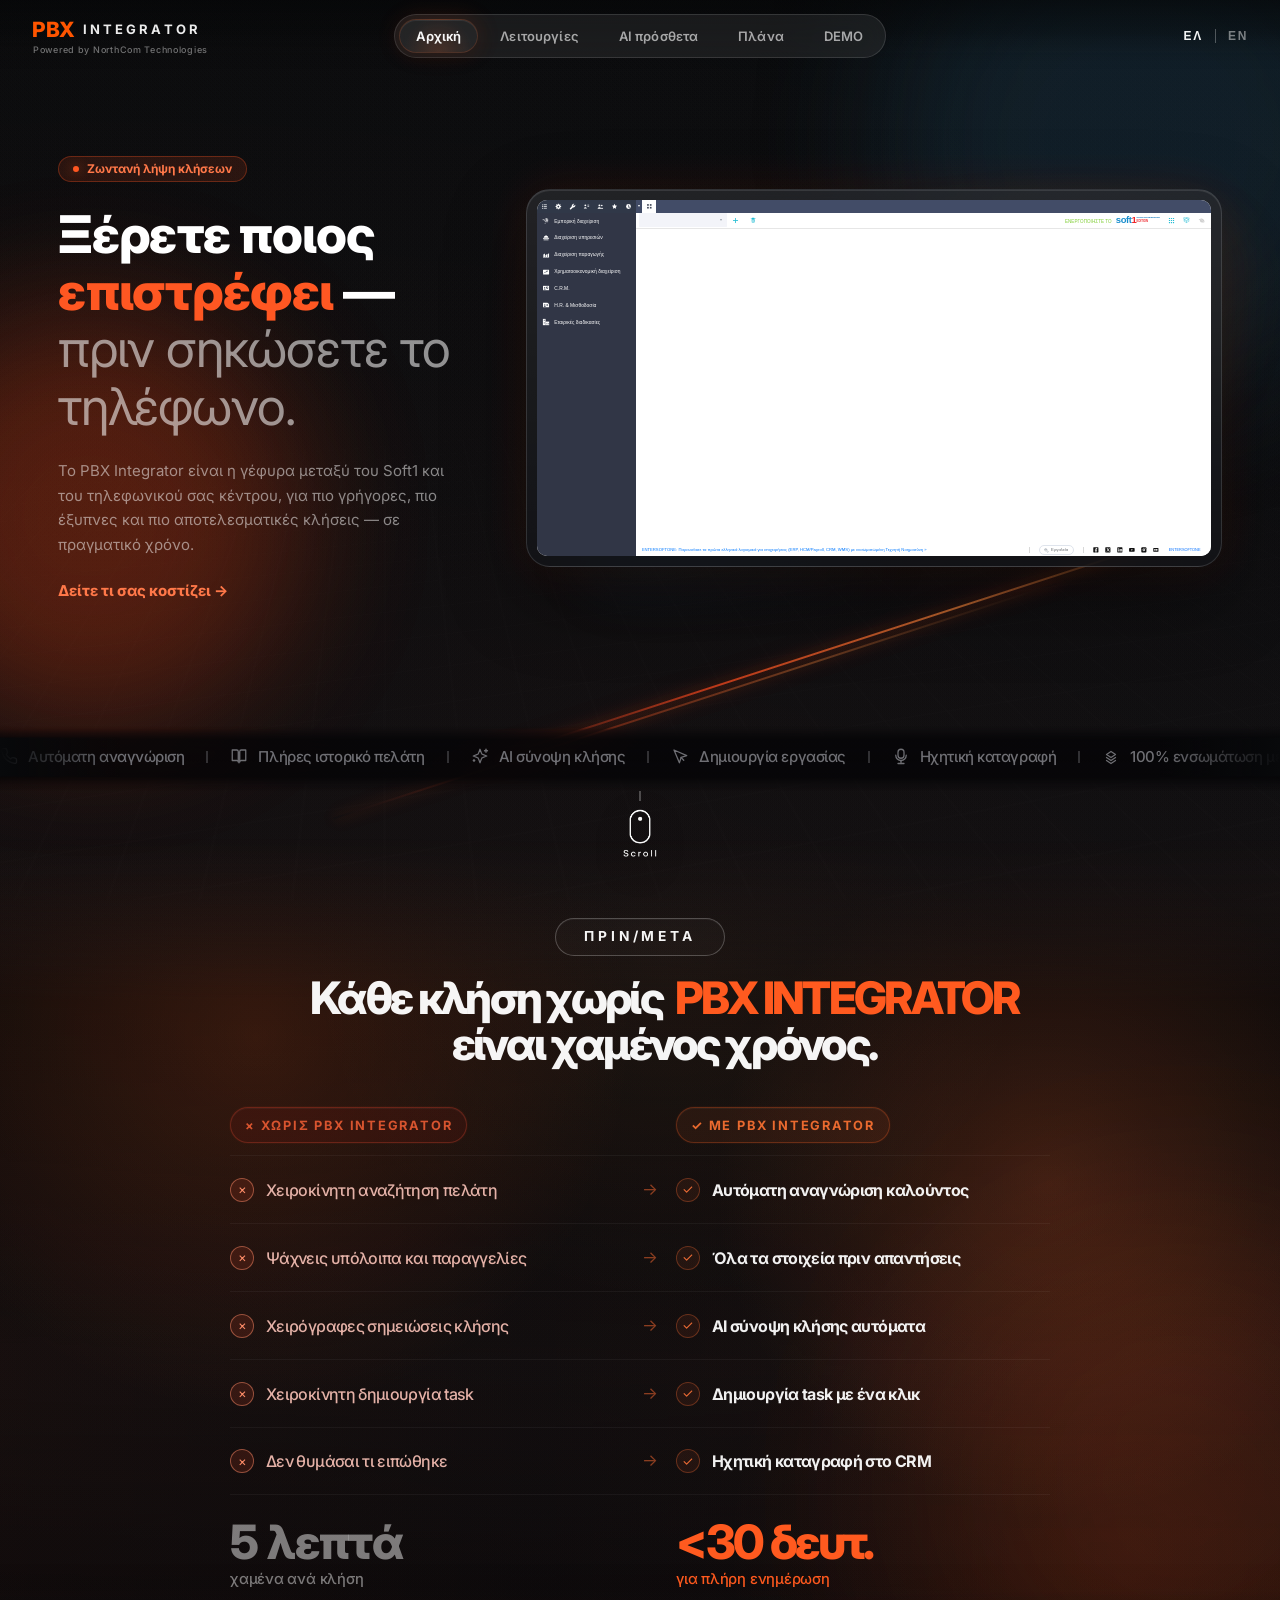
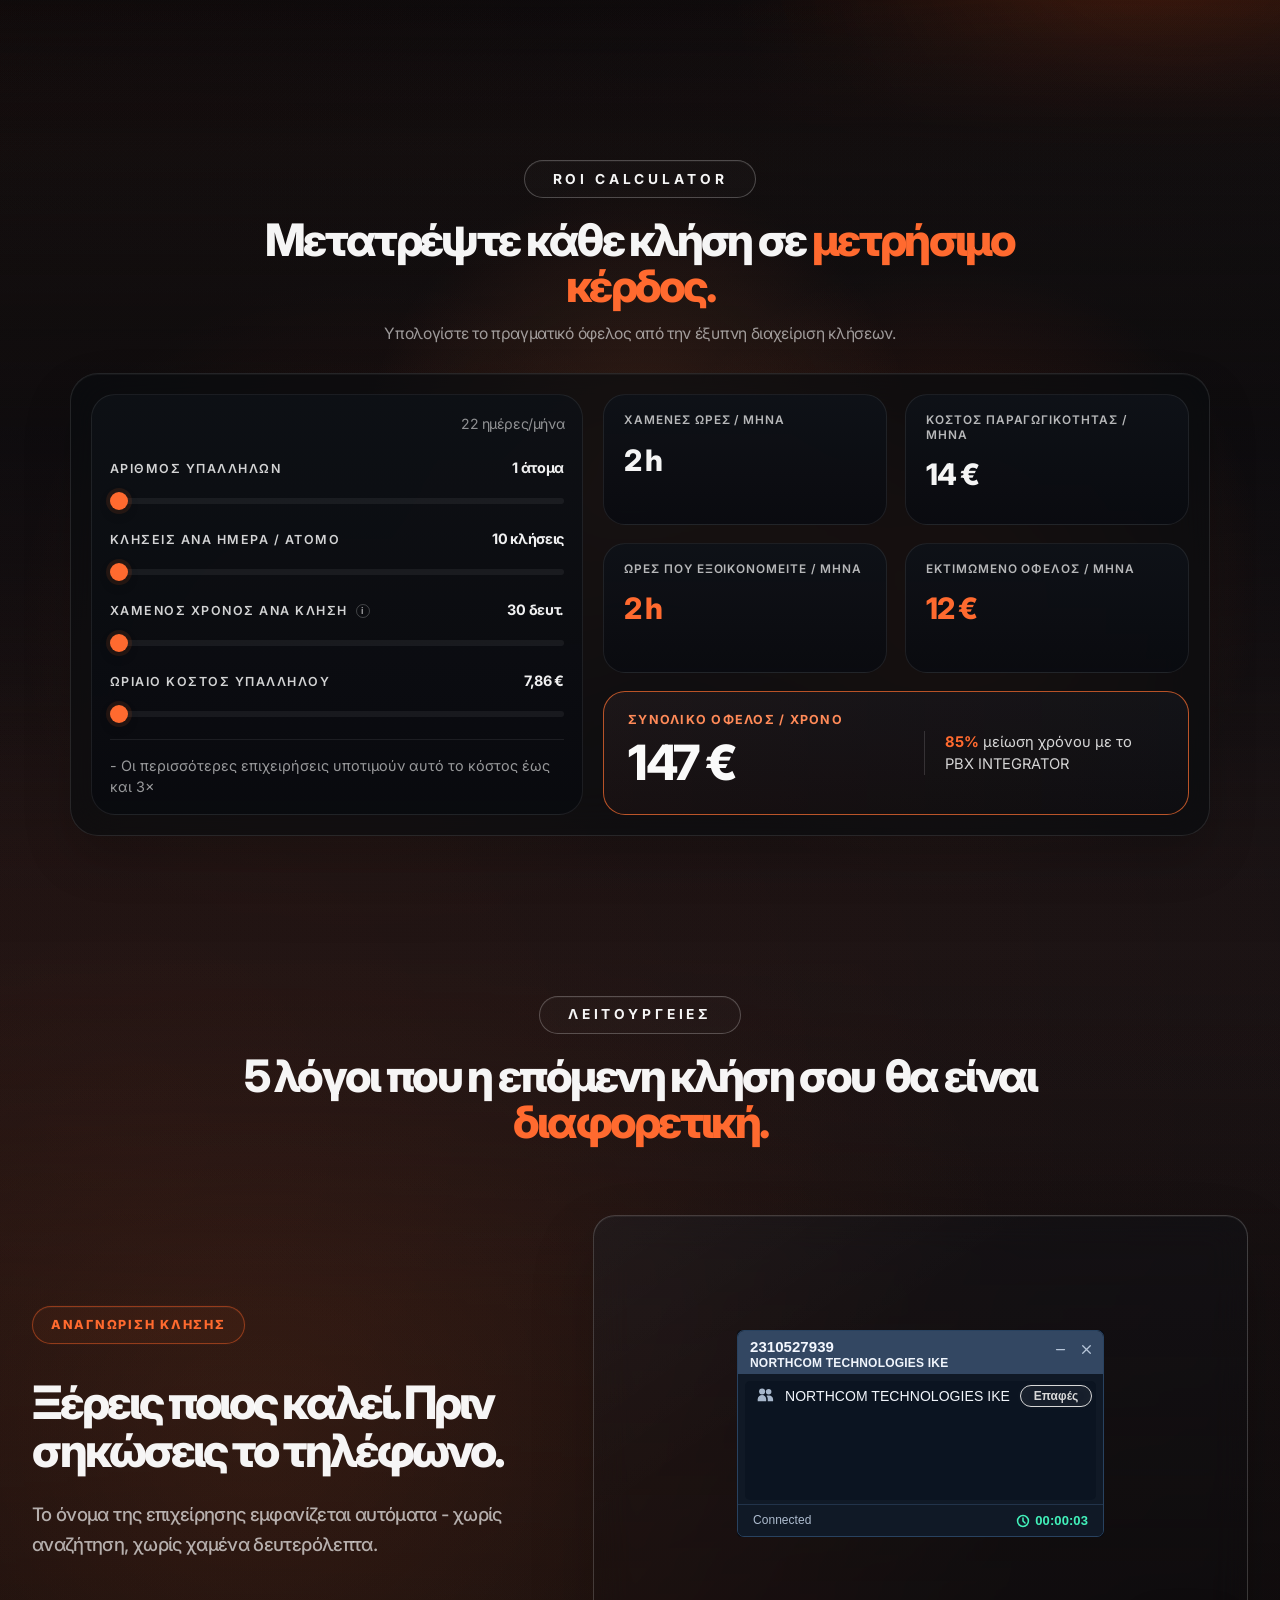
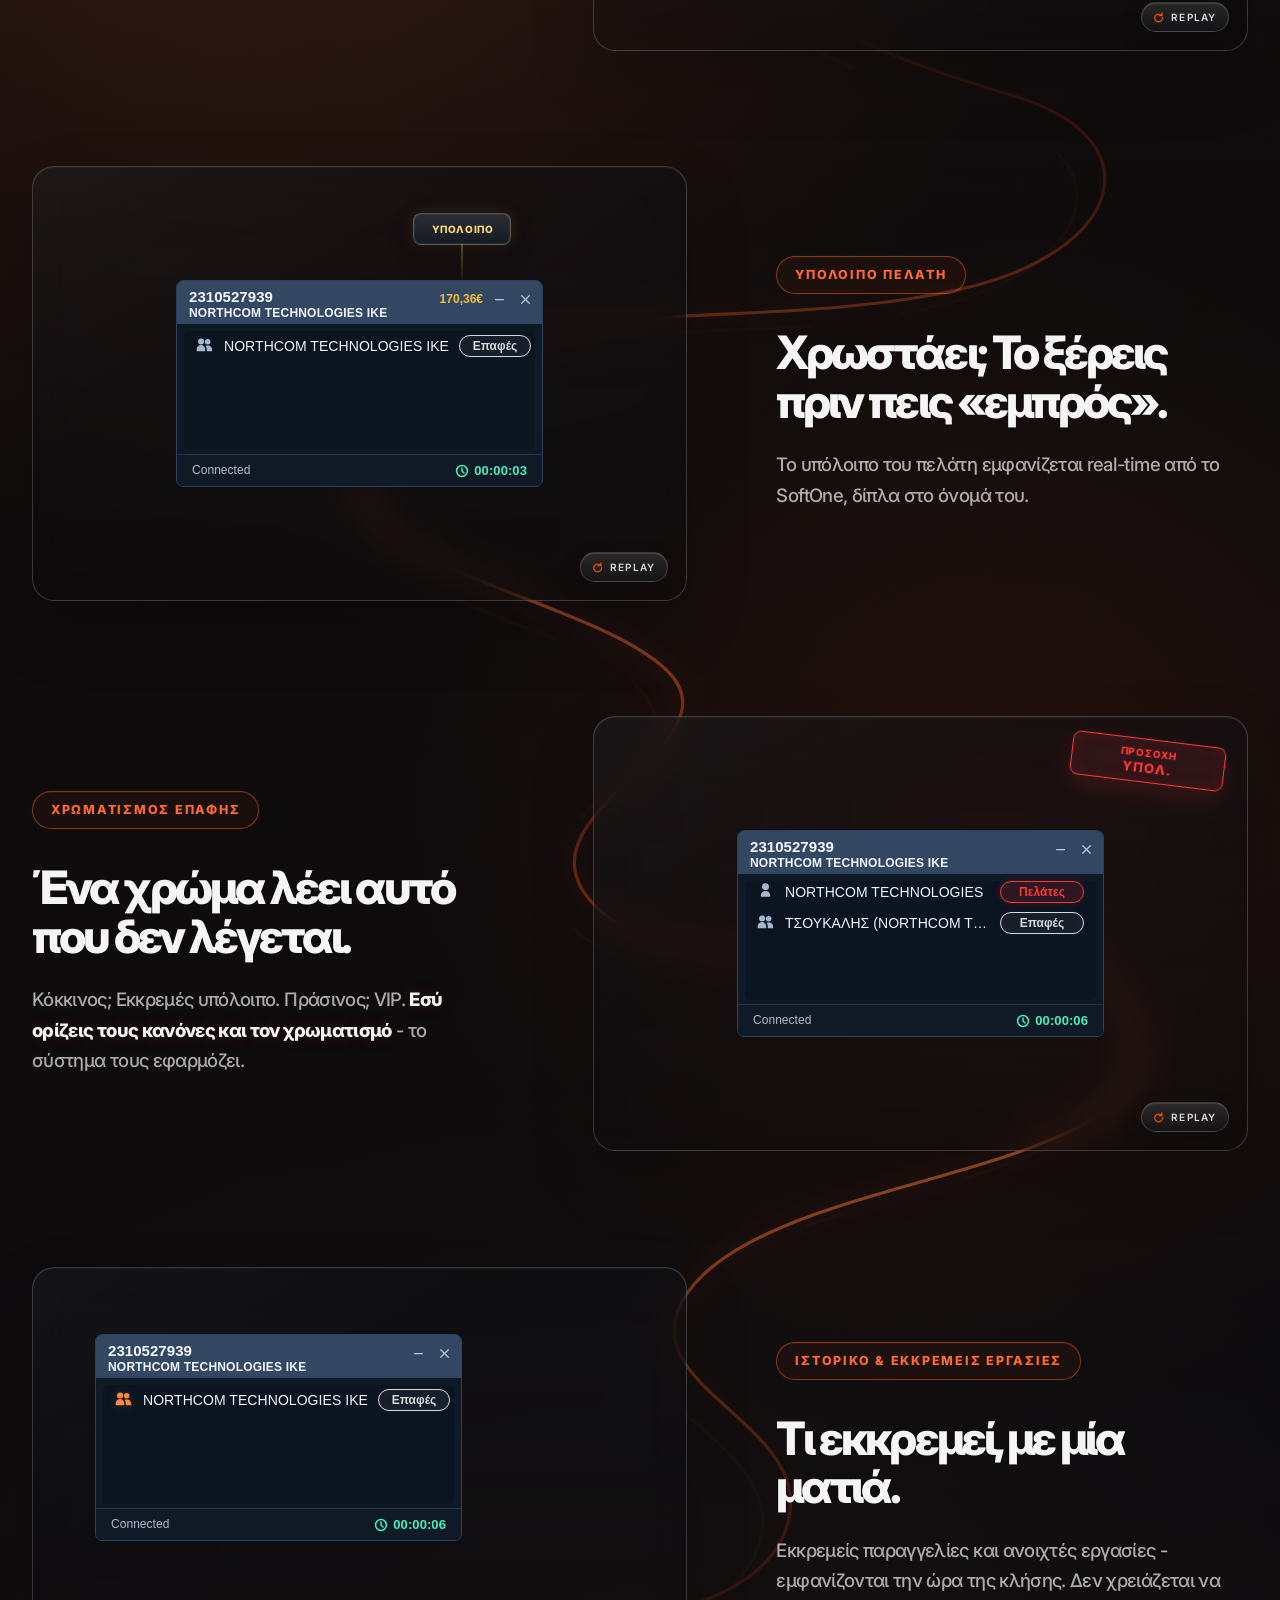
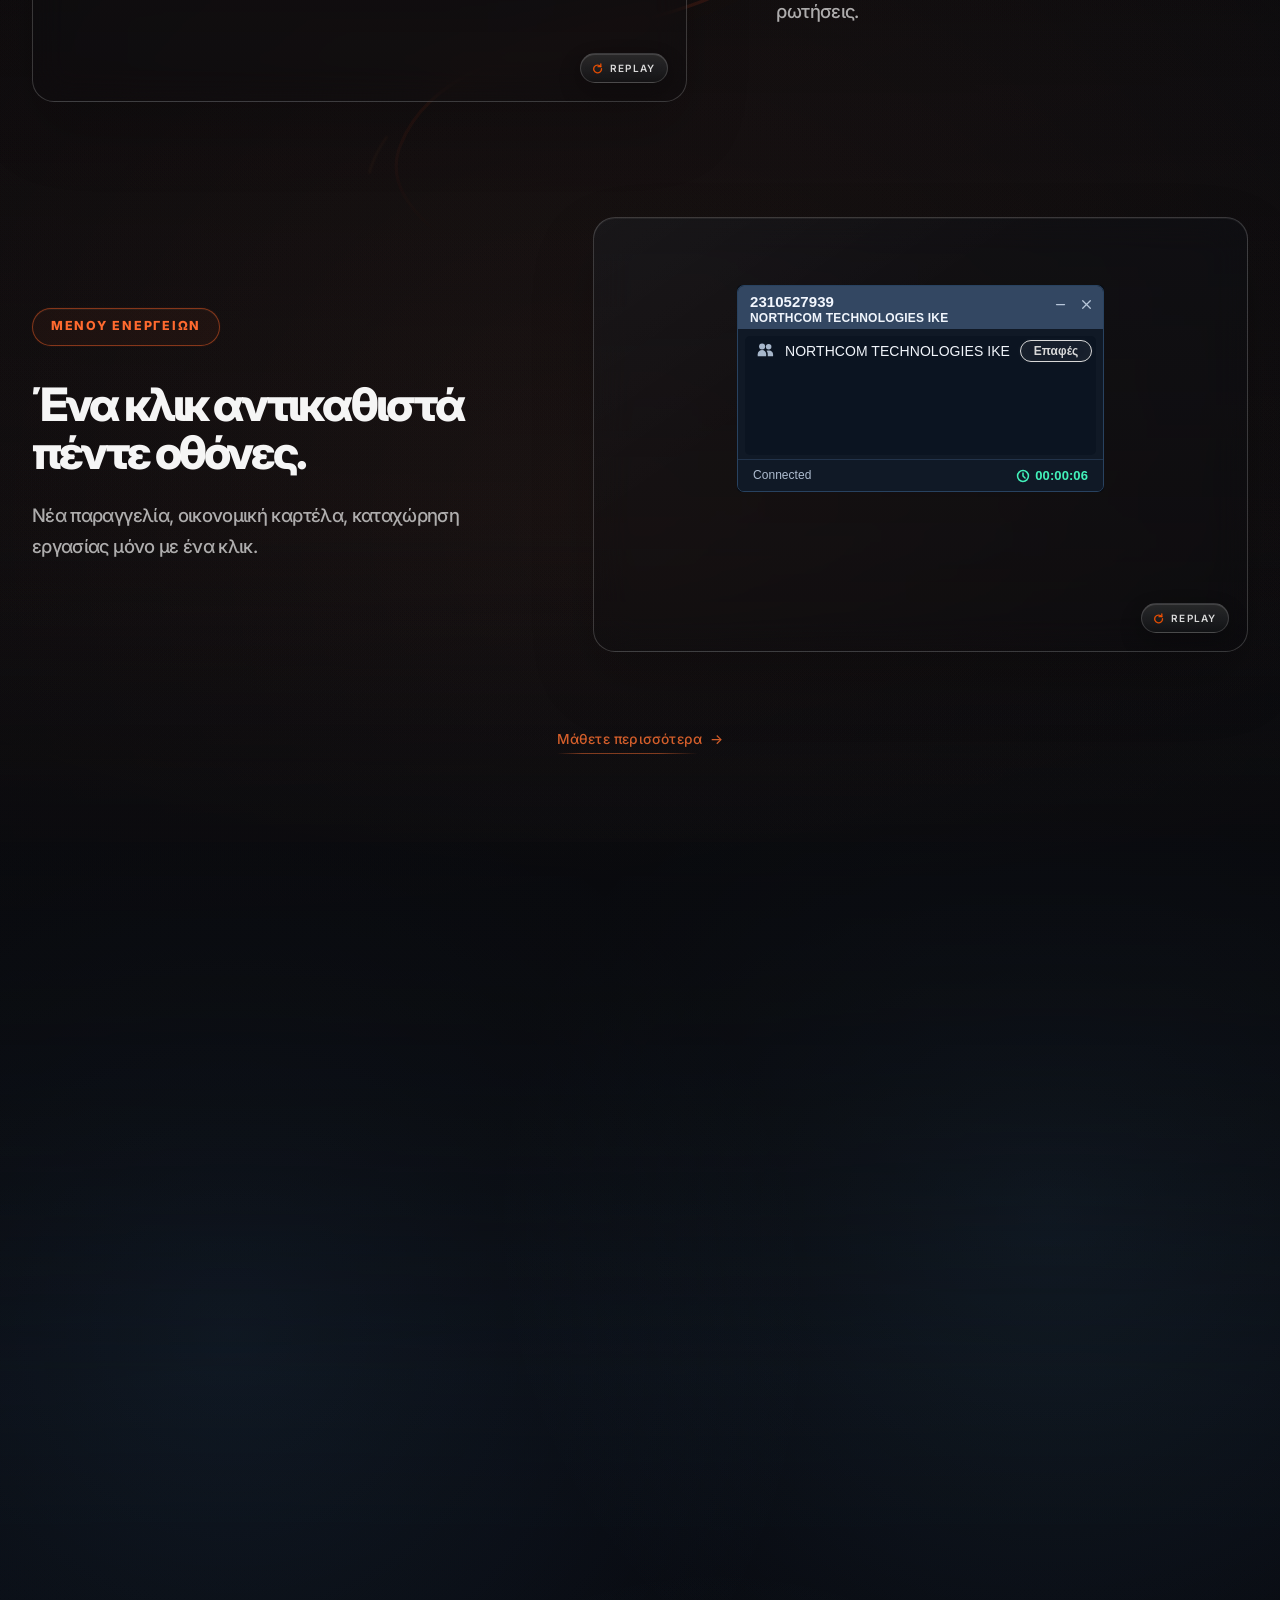
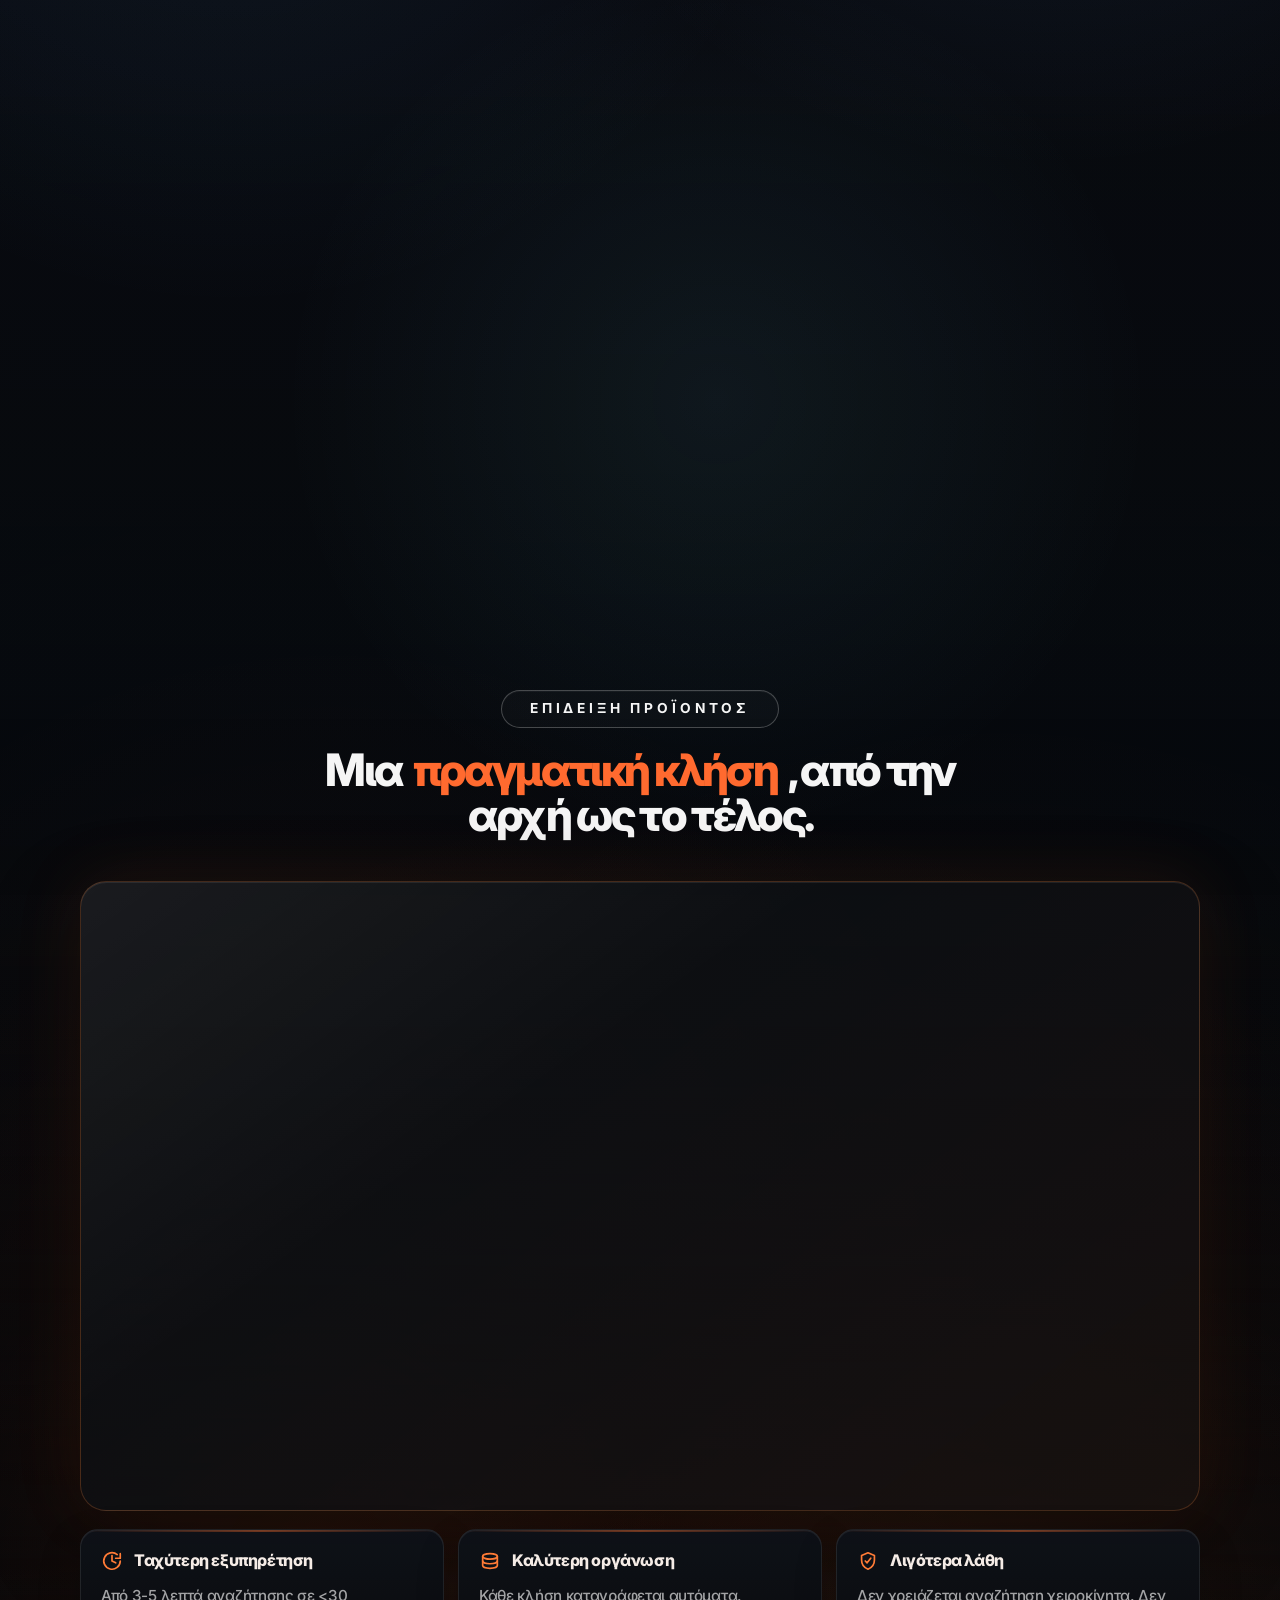
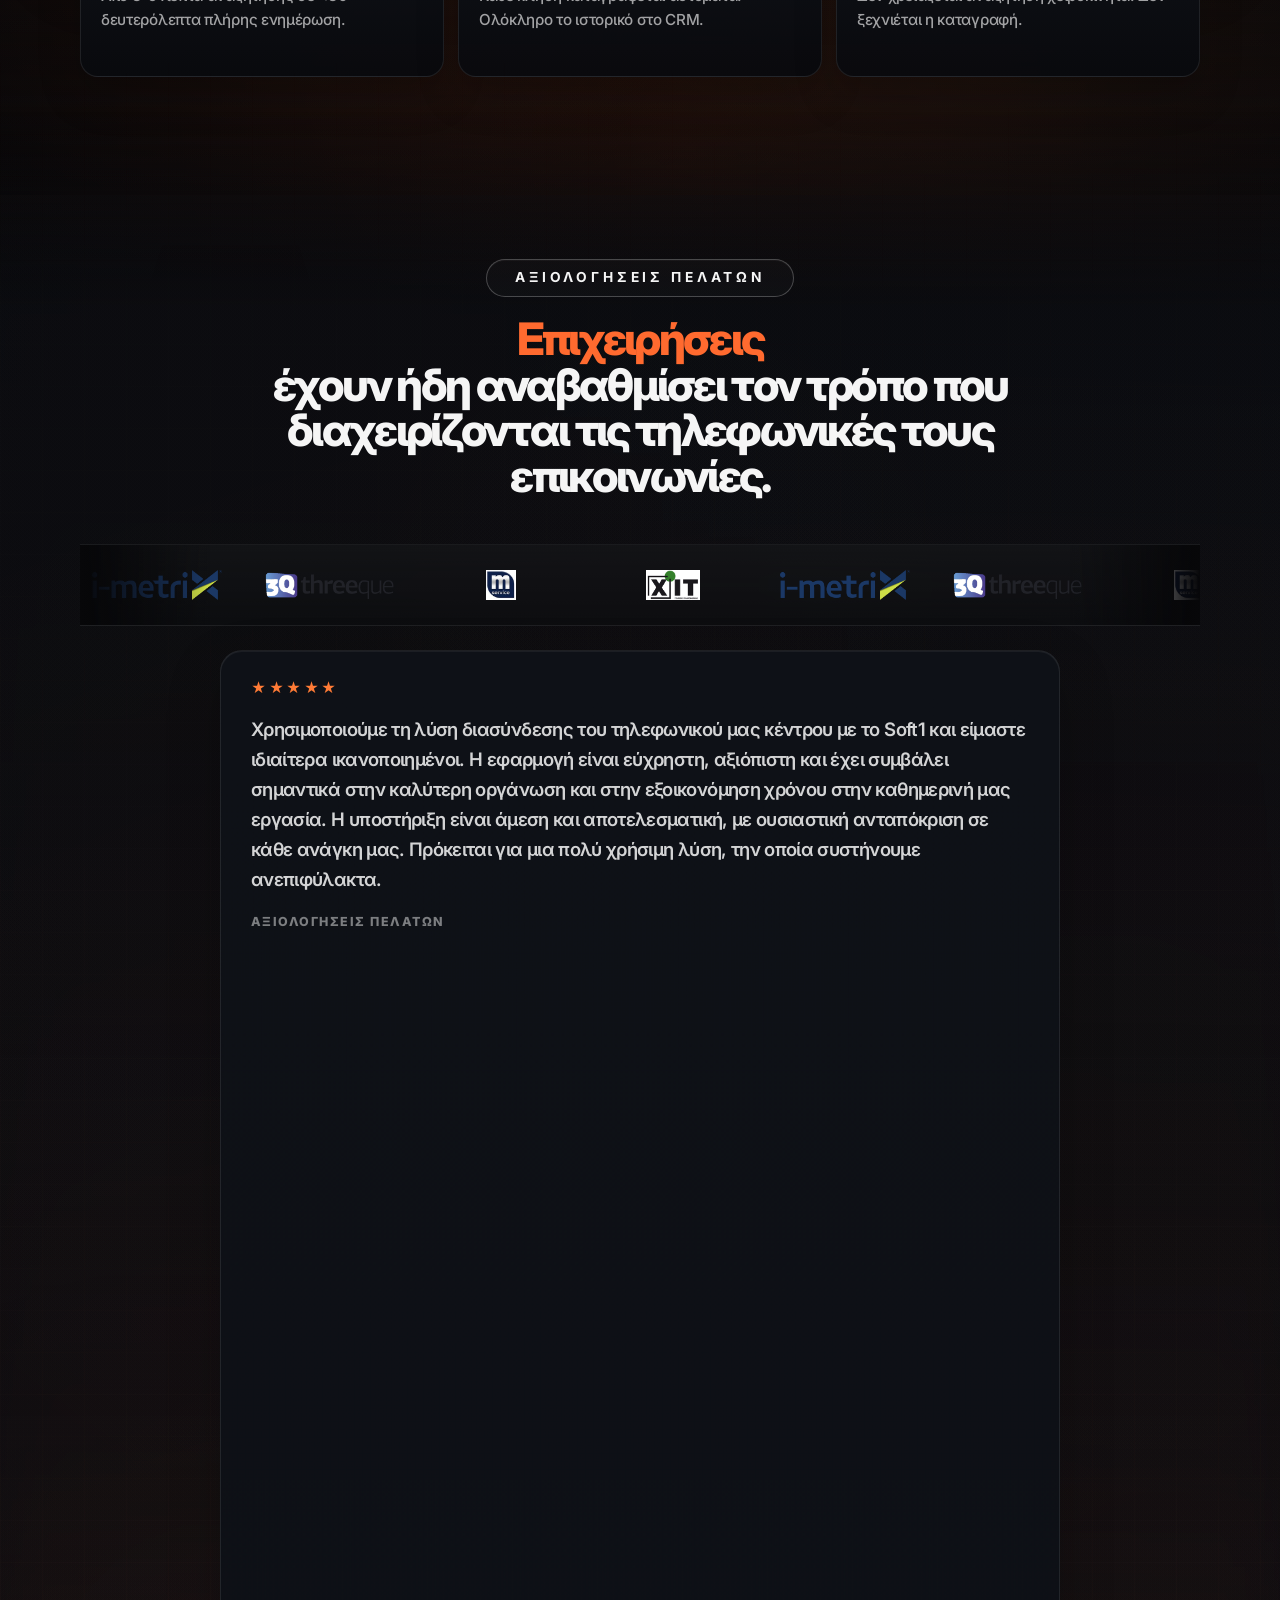
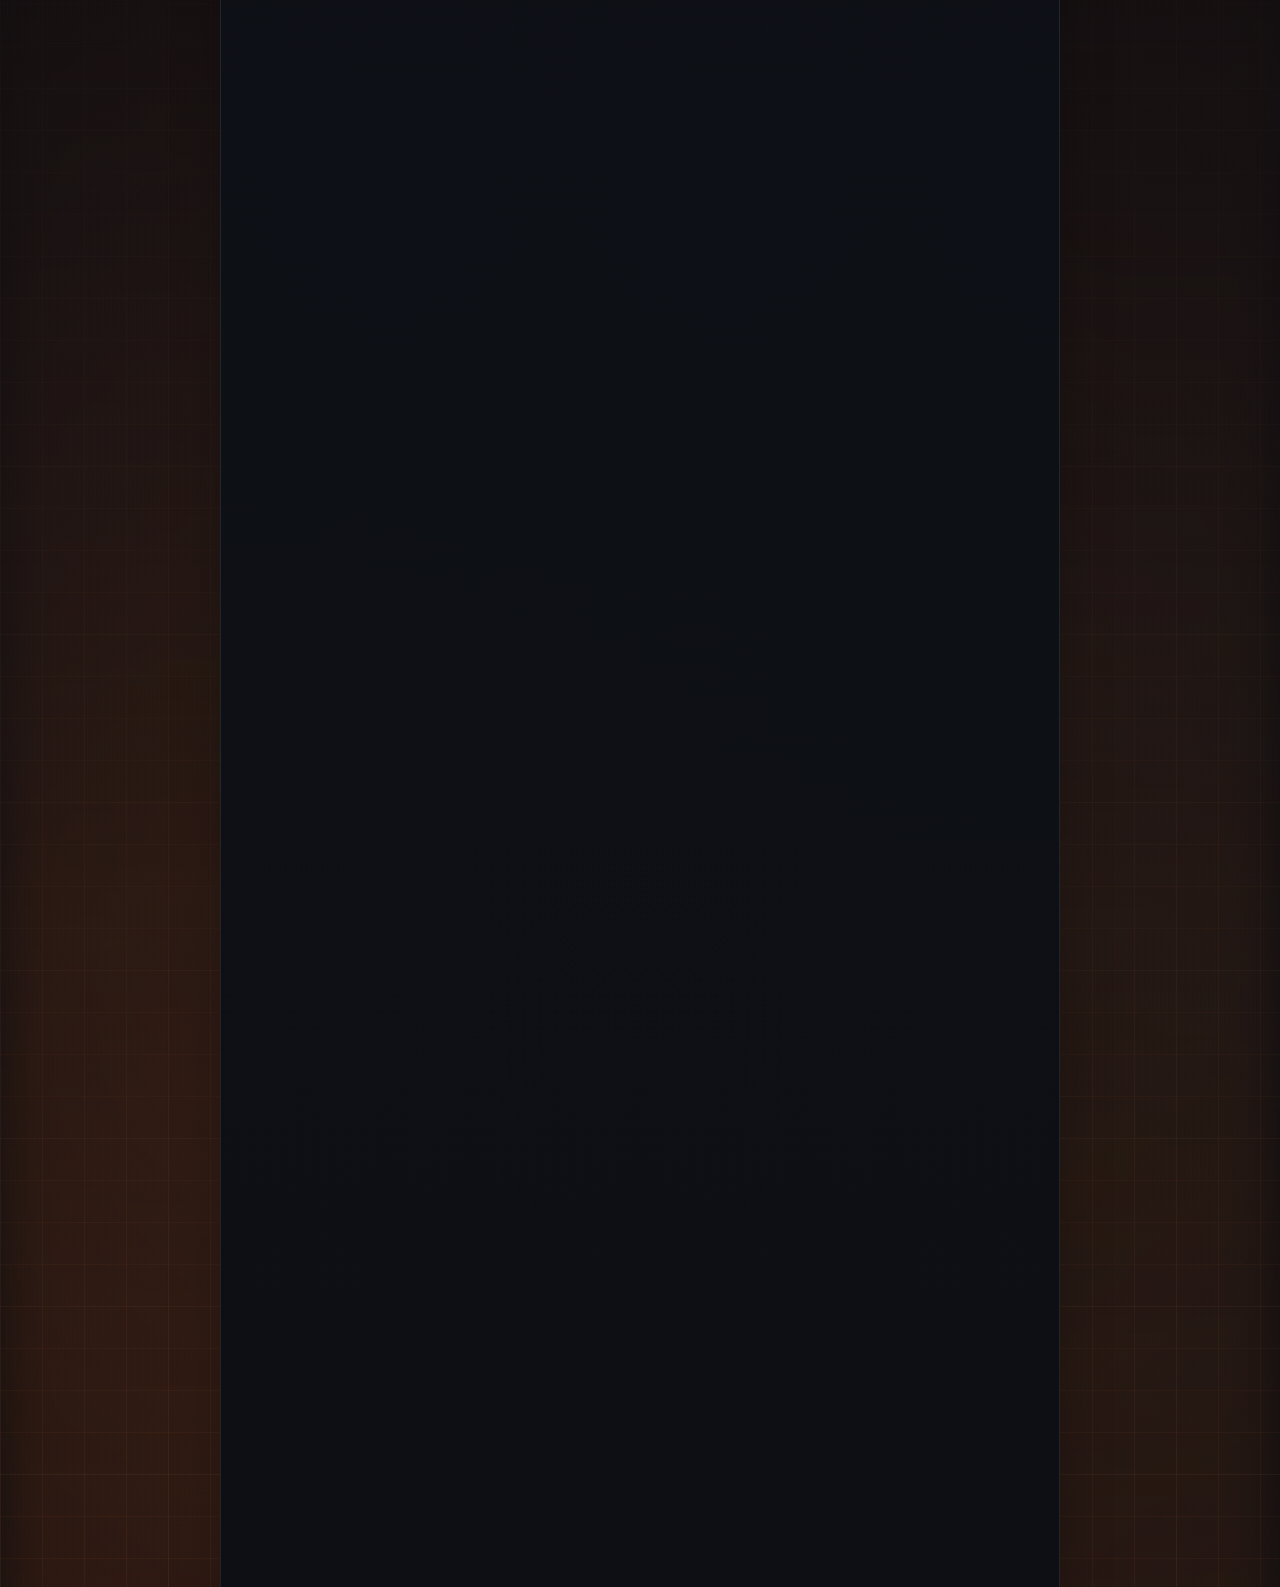
==== commit c04c7165: "</>" ====
--- a/index.html
+++ b/index.html
@@ -1280,6 +1280,13 @@
       const logos = Array.isArray(window.SOCIAL_PROOF_LOGOS) ? window.SOCIAL_PROOF_LOGOS : [];
       if (!track || !logos.length) return;
 
+      const syncTickerDistance = () => {
+        const firstGroup = track.querySelector(".social-proof__logos-group");
+        if (!firstGroup) return;
+        const distance = firstGroup.getBoundingClientRect().width;
+        if (distance > 0) track.style.setProperty("--ticker-distance", `${distance}px`);
+      };
+
       const repetitions = Math.max(1, Math.ceil(8 / logos.length));
       for (let groupIndex = 0; groupIndex < 2; groupIndex += 1) {
         const group = document.createElement("div");
@@ -1291,11 +1298,19 @@
             wrapper.className = "social-proof__logo";
             image.src = source;
             image.alt = "";
+            image.addEventListener("load", syncTickerDistance, { once: true });
             wrapper.appendChild(image);
             group.appendChild(wrapper);
           });
         }
         track.appendChild(group);
+      }
+
+      window.requestAnimationFrame(syncTickerDistance);
+      window.addEventListener("resize", syncTickerDistance, { passive: true });
+      if ("ResizeObserver" in window) {
+        const tickerResizeObserver = new ResizeObserver(syncTickerDistance);
+        tickerResizeObserver.observe(track.firstElementChild);
       }
     }
 
--- a/styles.css
+++ b/styles.css
@@ -2667,7 +2667,7 @@
   }
 
   to {
-    transform: translate3d(calc(-1 * var(--ticker-distance)), 0, 0);
+    transform: translate3d(calc(0px - var(--ticker-distance)), 0, 0);
   }
 }
 
@@ -4241,7 +4241,10 @@
   width: max-content;
   min-width: max-content;
   animation: feature-ticker-scroll 30s linear infinite;
+  -webkit-animation: feature-ticker-scroll 30s linear infinite;
   will-change: transform;
+  backface-visibility: hidden;
+  -webkit-backface-visibility: hidden;
 }
 
 .social-proof__logos:hover .social-proof__logos-track {
@@ -6771,53 +6774,48 @@
     font-size: 2rem;
   }
 
-  .social-proof__logos {
-    height: 82px;
-    margin-inline: -20px;
-  }
-
-  .social-proof__logos-edge {
-    width: 34px;
-  }
-
-  .social-proof__logos-group {
-    gap: 12px;
-    padding-right: 12px;
-  }
-
-  .social-proof__logo {
-    min-width: 142px;
-    height: 54px;
-    padding: 7px 10px;
-    border: 1px solid rgba(255, 255, 255, 0.1);
-    border-radius: 12px;
-    background: rgba(255, 255, 255, 0.94);
-    font-size: 0.68rem;
-  }
-
-  .social-proof__logo img {
-    width: 100%;
-    height: 100%;
-  }
-
   .social-proof__review-stage {
     min-height: 0;
-    height: 320px;
+    height: auto !important;
   }
 
   .social-proof__review {
-    padding: 22px 20px 20px;
+    display: none;
+    position: relative;
+    inset: auto;
+    width: 100%;
+    padding: clamp(18px, 5vw, 22px);
     border-radius: 18px;
+    transform: none;
+    transition: opacity 240ms ease;
+  }
+
+  .social-proof__review.is-active {
+    display: block;
+    transform: none;
   }
 
   .social-proof__review p {
     margin-top: 14px;
-    font-size: 1rem;
-    line-height: 1.52;
+    overflow-wrap: anywhere;
+    font-size: clamp(0.94rem, 4vw, 1rem);
+    line-height: 1.55;
   }
 
   .social-proof__review span {
     margin-top: 16px;
+    max-width: 100%;
+    overflow-wrap: anywhere;
+  }
+
+  .social-proof__pagination {
+    max-width: 100%;
+    gap: 5px;
+  }
+
+  .social-proof__reviews-link {
+    max-width: 100%;
+    text-align: right;
   }
 
   .plans {
@@ -7152,8 +7150,7 @@
   .ai-addons__background::after,
   .ai-addons__glow,
   .ai-waveform__bar,
-  .ai-summary-card__typed::after,
-  .social-proof__logos-track {
+  .ai-summary-card__typed::after {
     animation: none;
   }
 
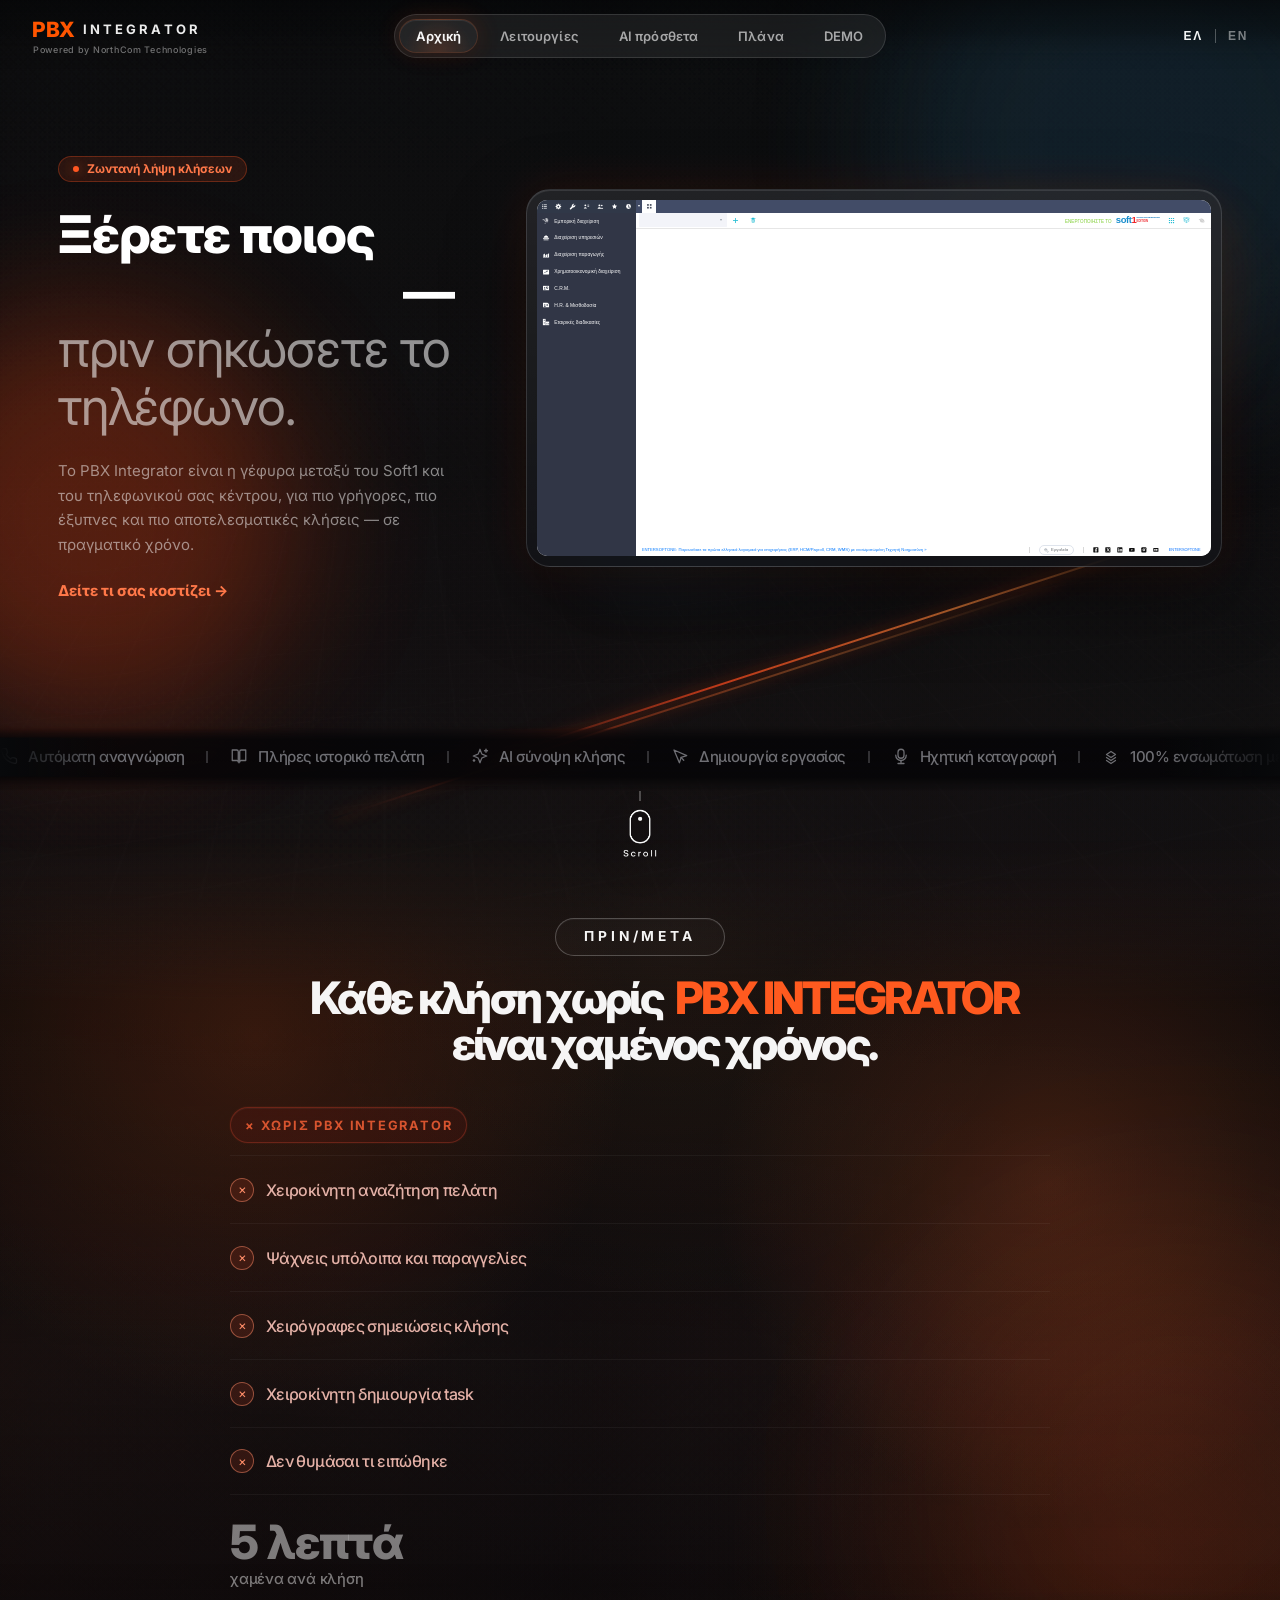
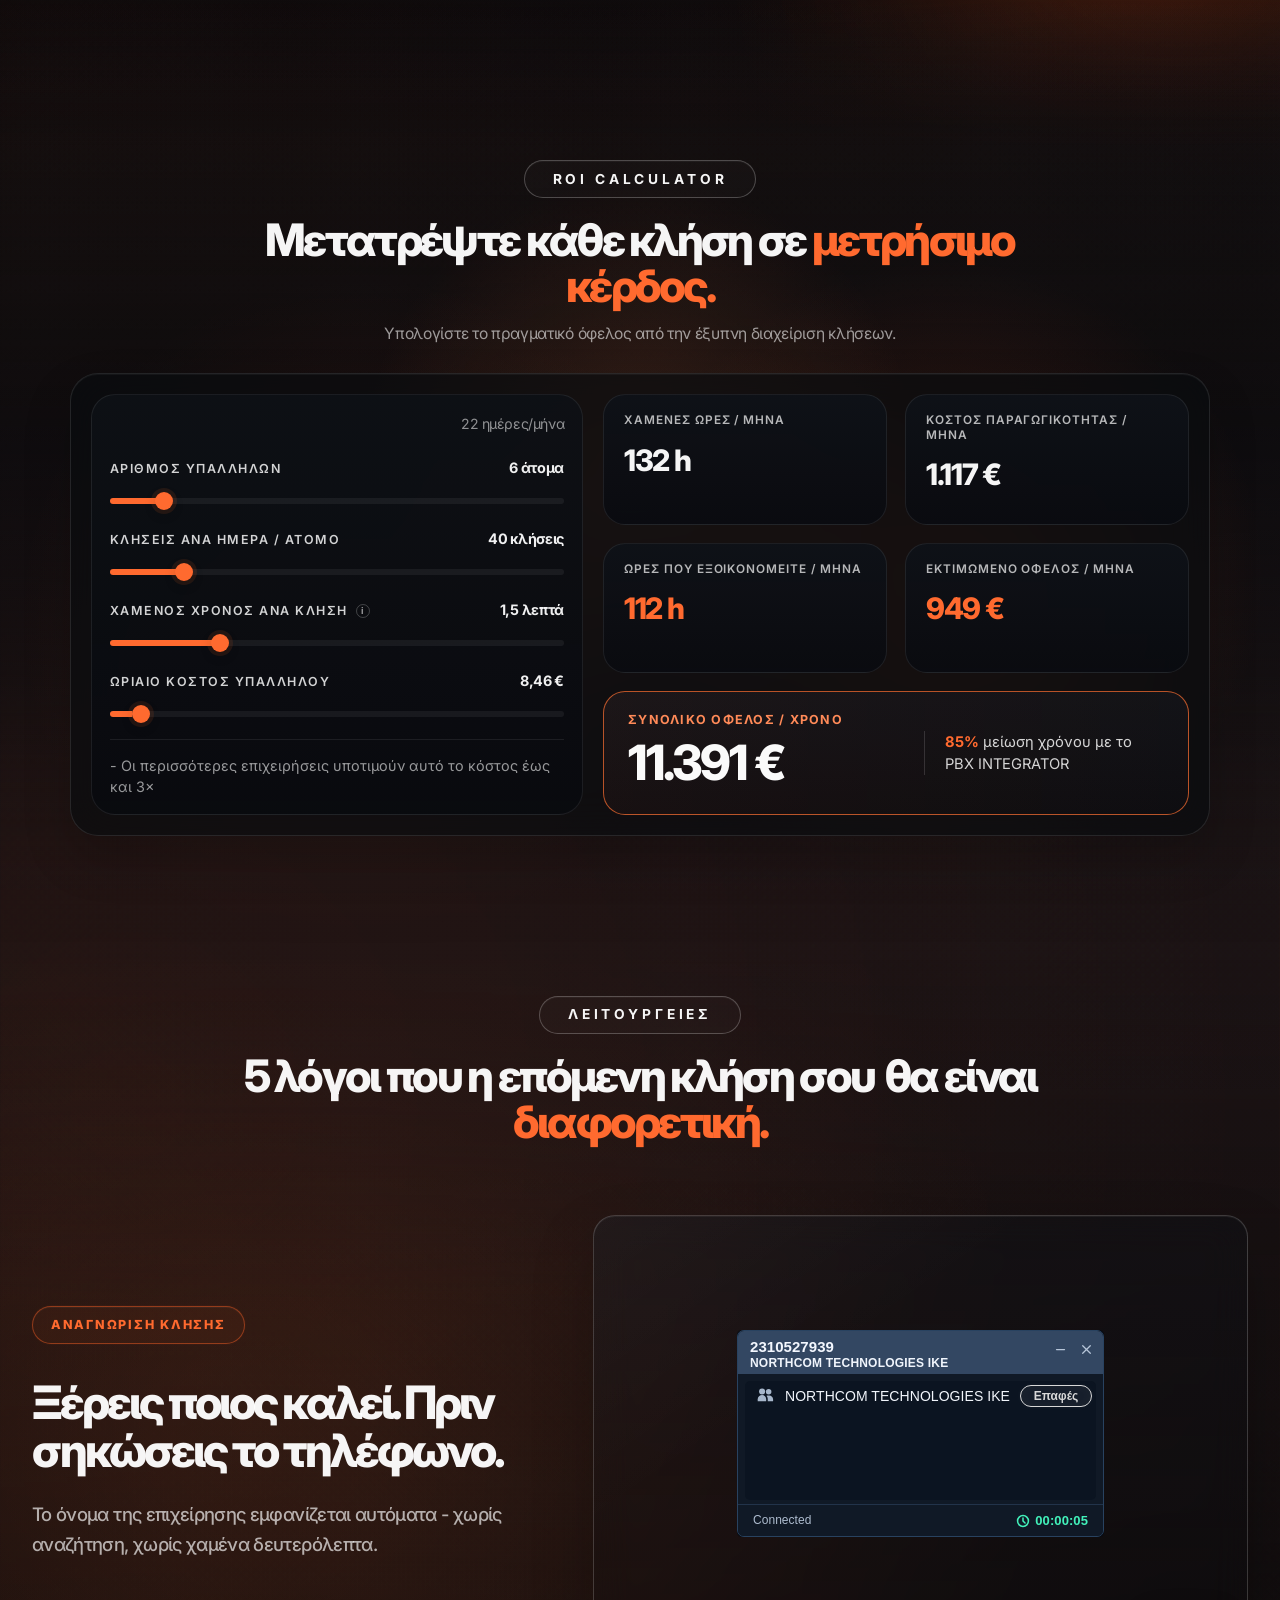
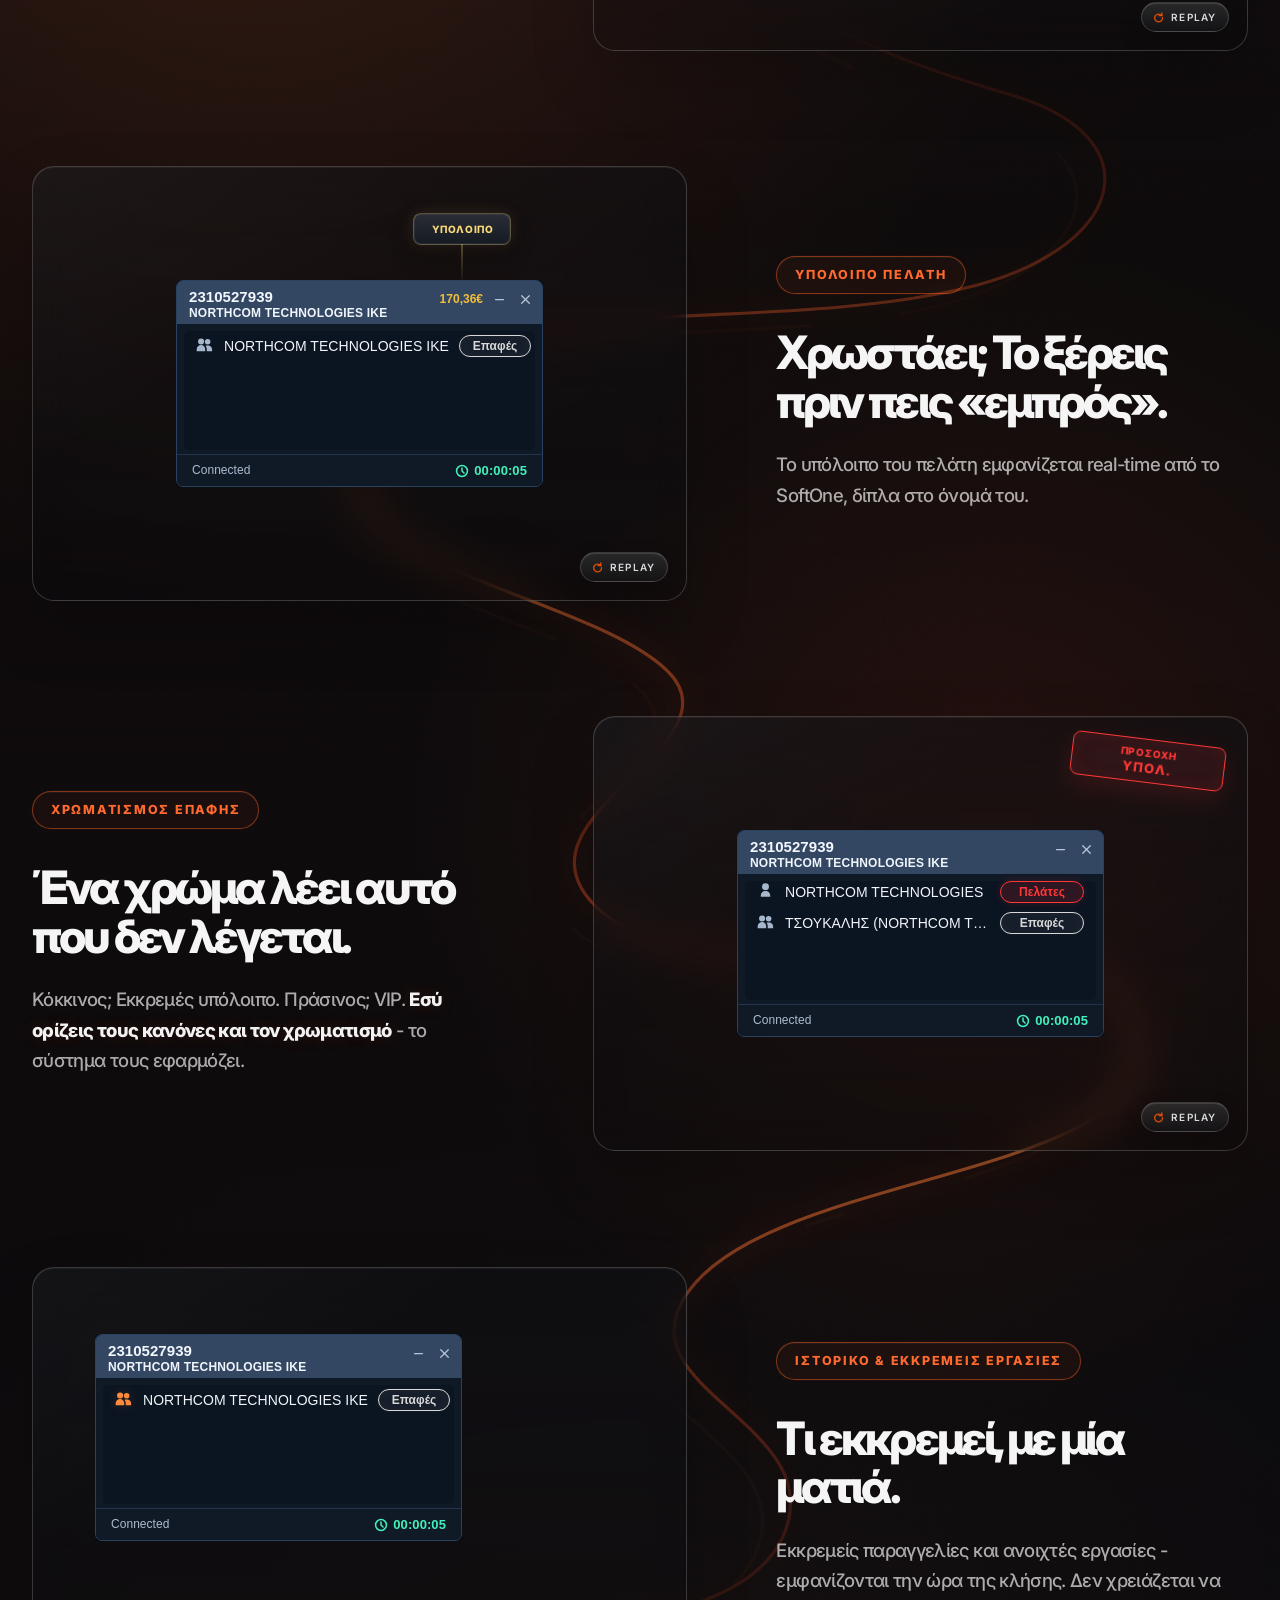
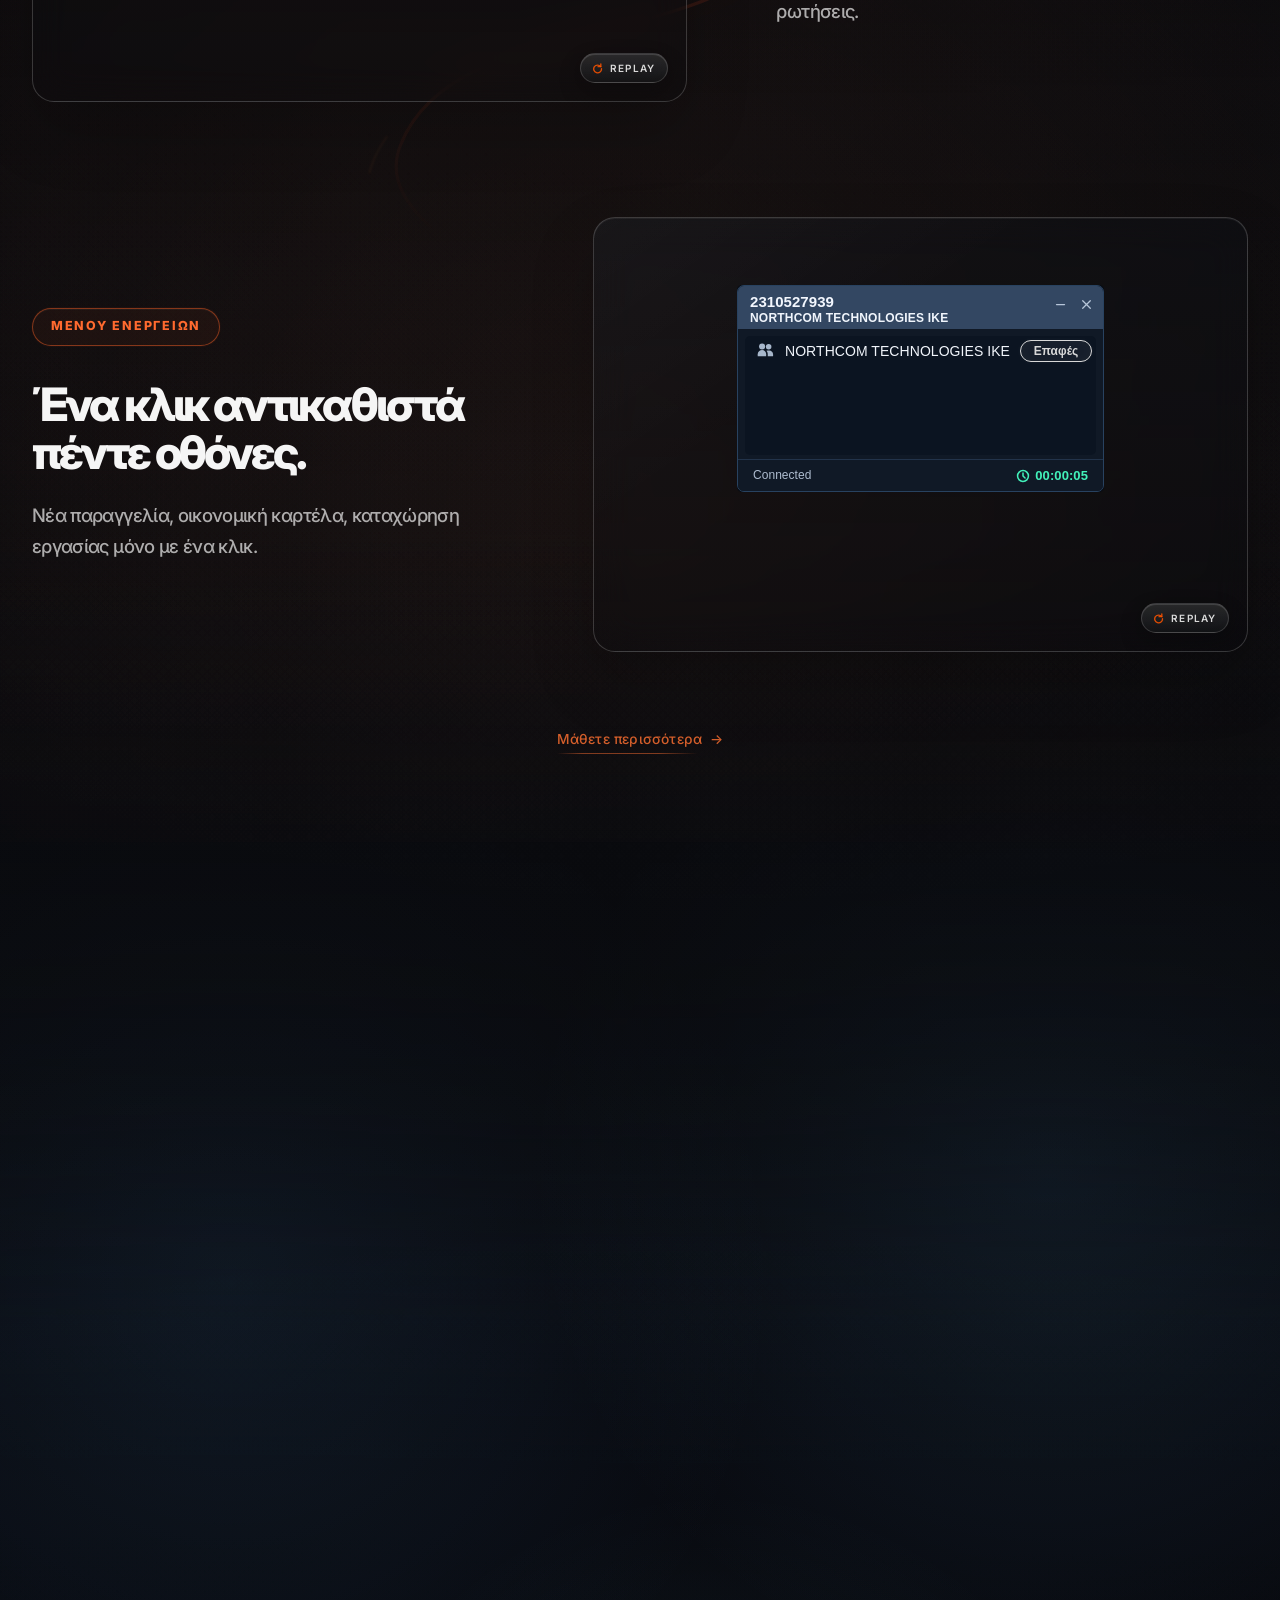
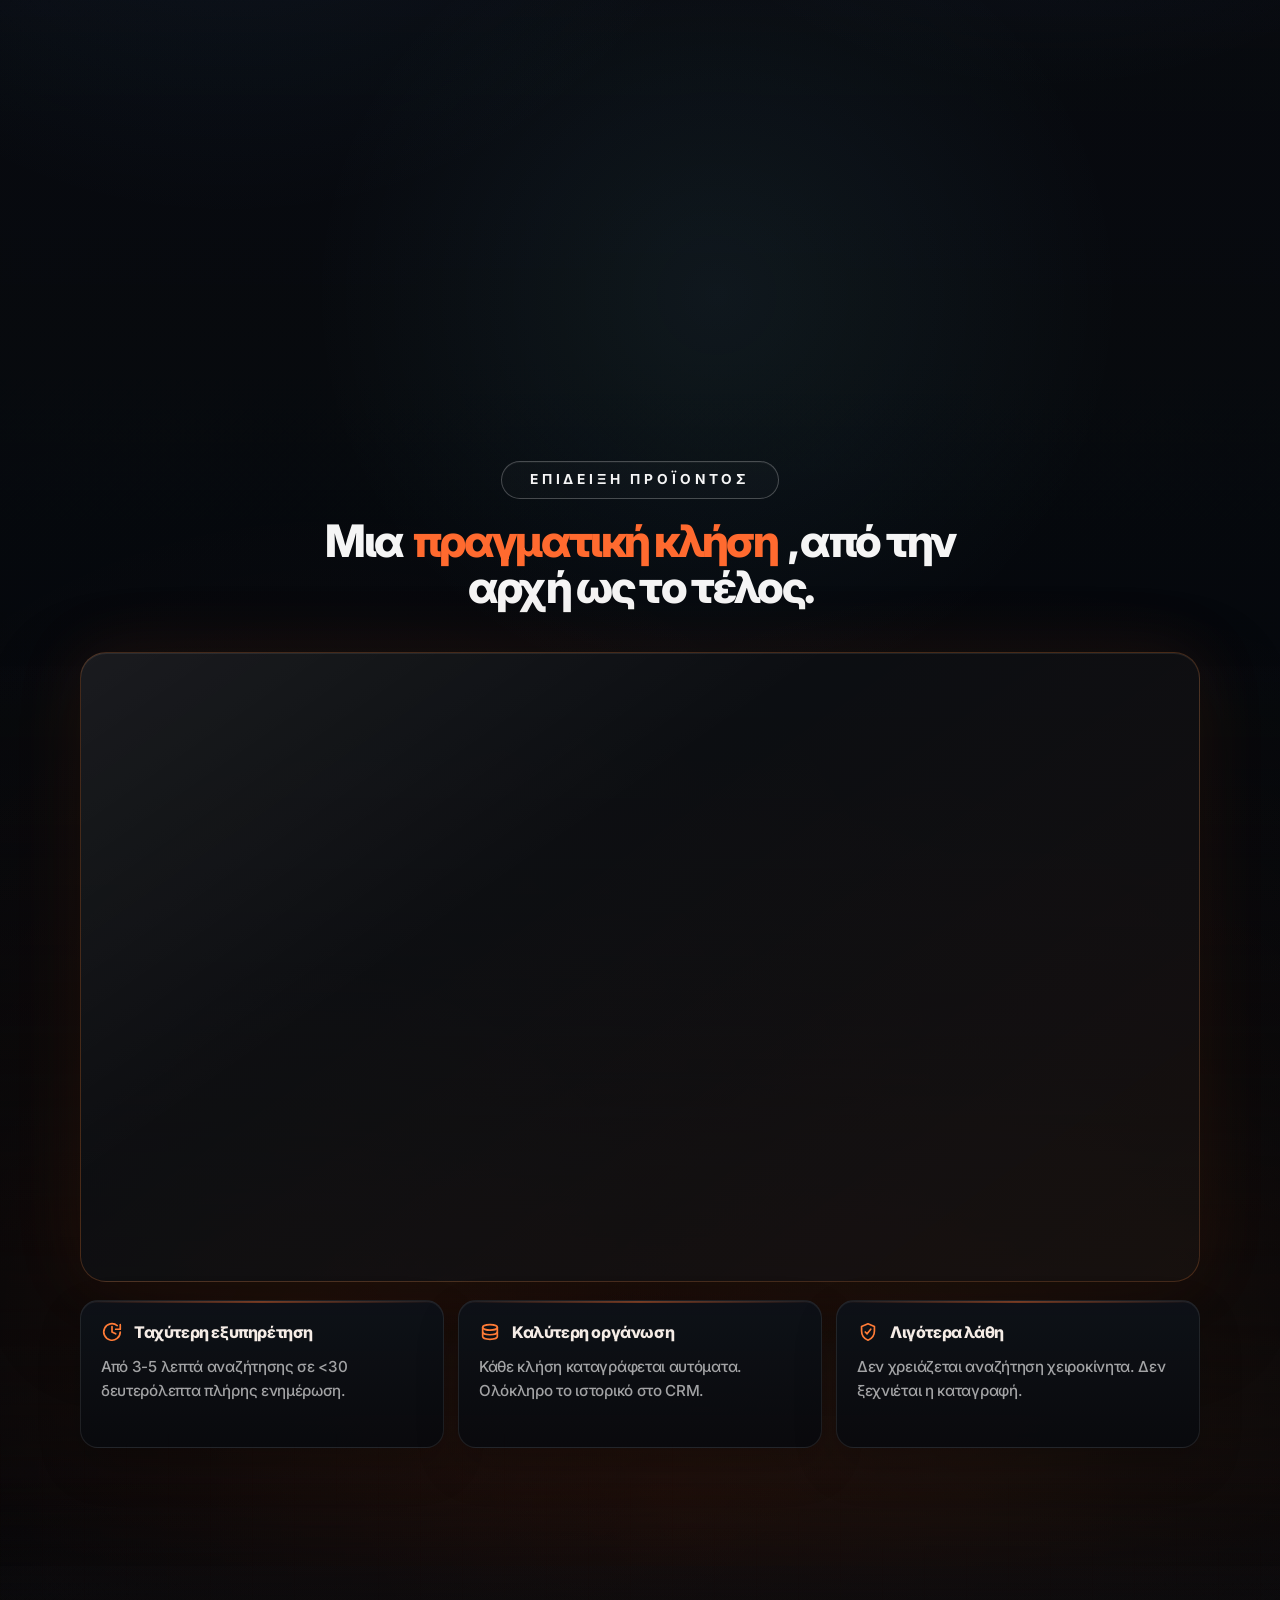
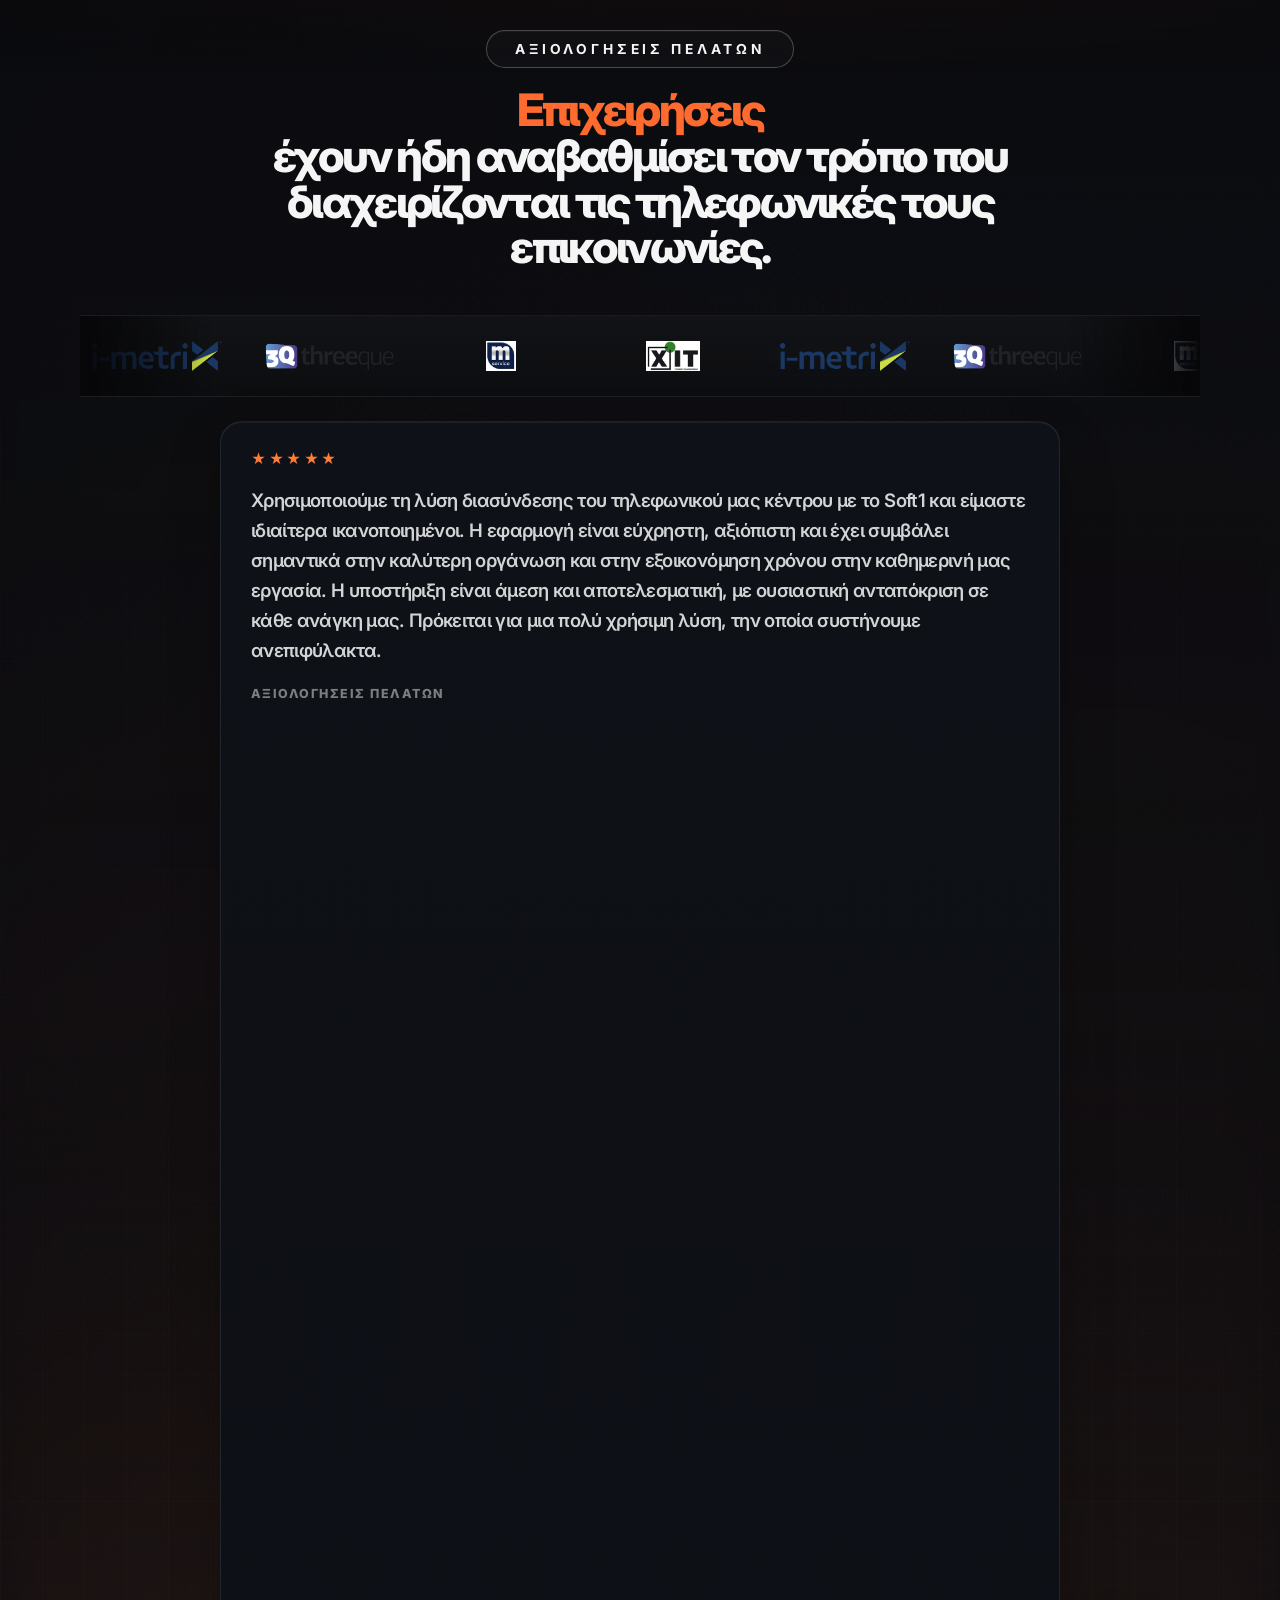
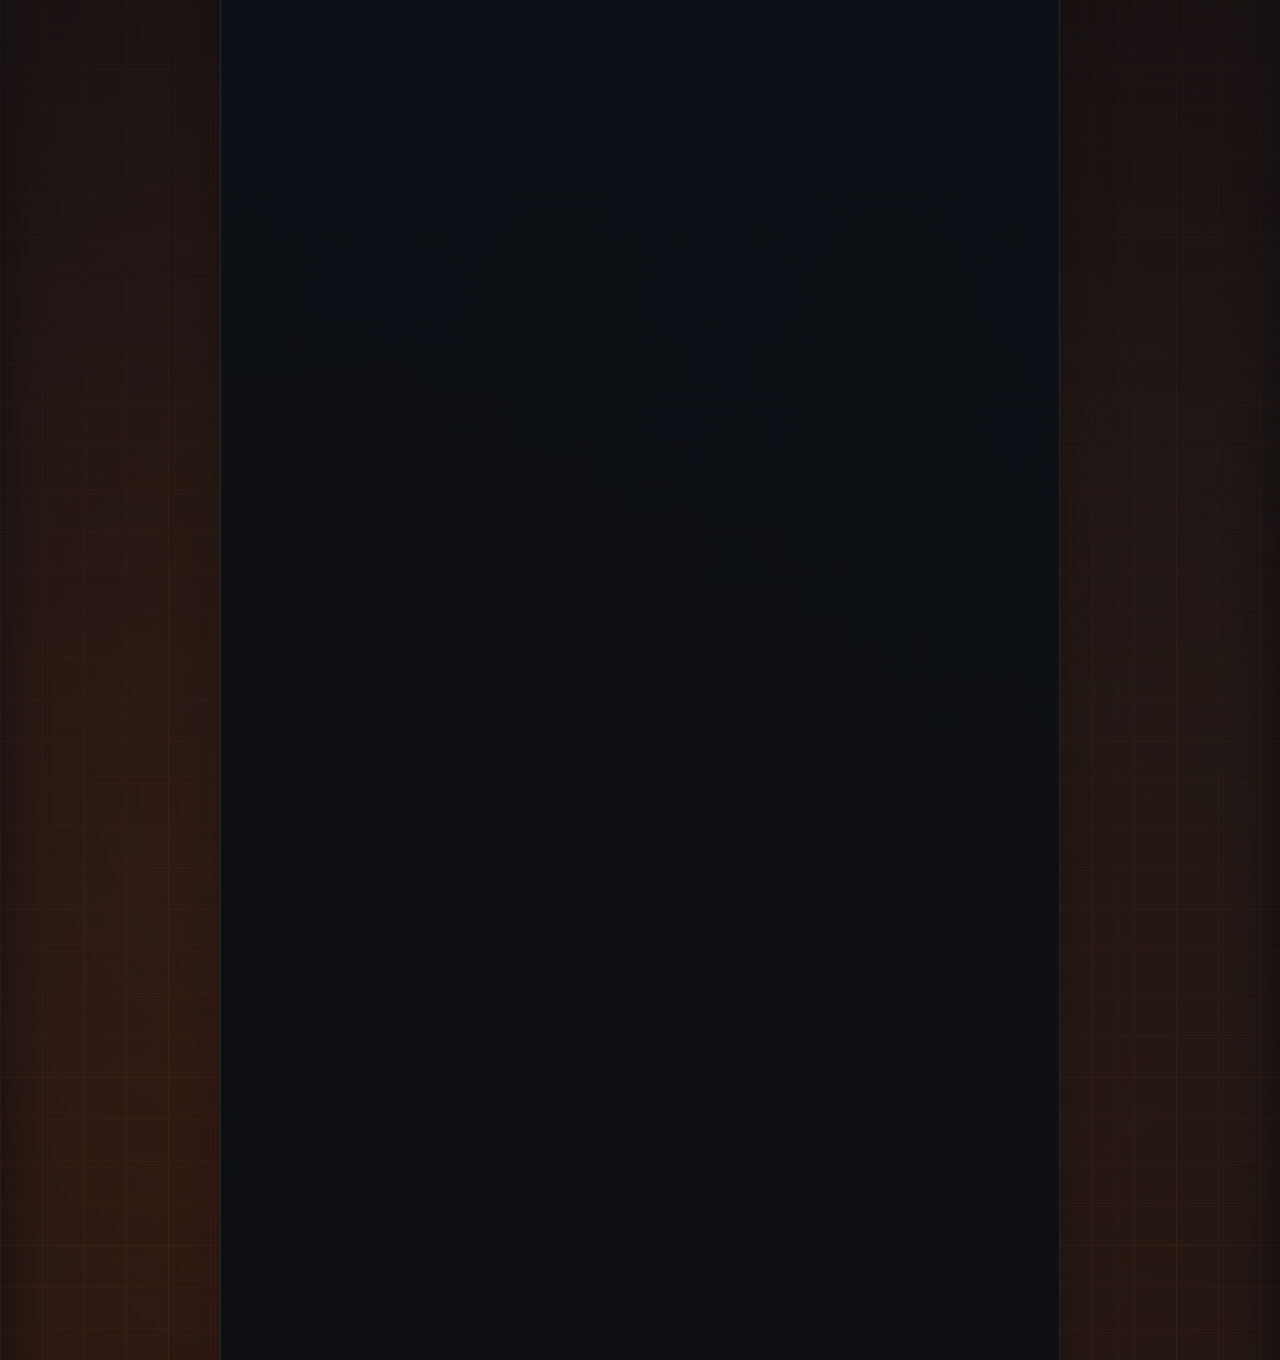
==== commit e0a6c9ec: "</>" ====
--- a/index.html
+++ b/index.html
@@ -2777,7 +2777,10 @@
       if (!socialReviewStage || !socialReviews.length) return;
       const activeReview = socialReviews[socialReviewIndex];
       if (!activeReview) return;
-      socialReviewStage.style.height = `${activeReview.scrollHeight}px`;
+      const reviewStyles = window.getComputedStyle(activeReview);
+      const borders =
+        parseFloat(reviewStyles.borderTopWidth) + parseFloat(reviewStyles.borderBottomWidth);
+      socialReviewStage.style.height = `${activeReview.scrollHeight + borders}px`;
     }
 
     window.addEventListener("resize", syncSocialReviewStageHeight);
--- a/styles.css
+++ b/styles.css
@@ -6776,22 +6776,19 @@
 
   .social-proof__review-stage {
     min-height: 0;
-    height: auto !important;
+    height: 240px;
   }
 
   .social-proof__review {
-    display: none;
-    position: relative;
-    inset: auto;
+    inset: 0 0 auto 0;
     width: 100%;
     padding: clamp(18px, 5vw, 22px);
     border-radius: 18px;
     transform: none;
-    transition: opacity 240ms ease;
+    transition: opacity 320ms ease;
   }
 
   .social-proof__review.is-active {
-    display: block;
     transform: none;
   }
 
@@ -6810,7 +6807,24 @@
 
   .social-proof__pagination {
     max-width: 100%;
-    gap: 5px;
+    gap: 8px;
+  }
+
+  /* 6px dots are far below the 24px touch minimum; grow the hit area
+     without changing the painted dot. Insets match the 8px gap so
+     neighbouring targets meet but never overlap. */
+  .social-proof__pagination-dot {
+    overflow: visible;
+  }
+
+  .social-proof__pagination-dot::after {
+    content: "";
+    position: absolute;
+    inset: -9px -4px;
+  }
+
+  .social-proof__logos-edge {
+    width: 48px;
   }
 
   .social-proof__reviews-link {
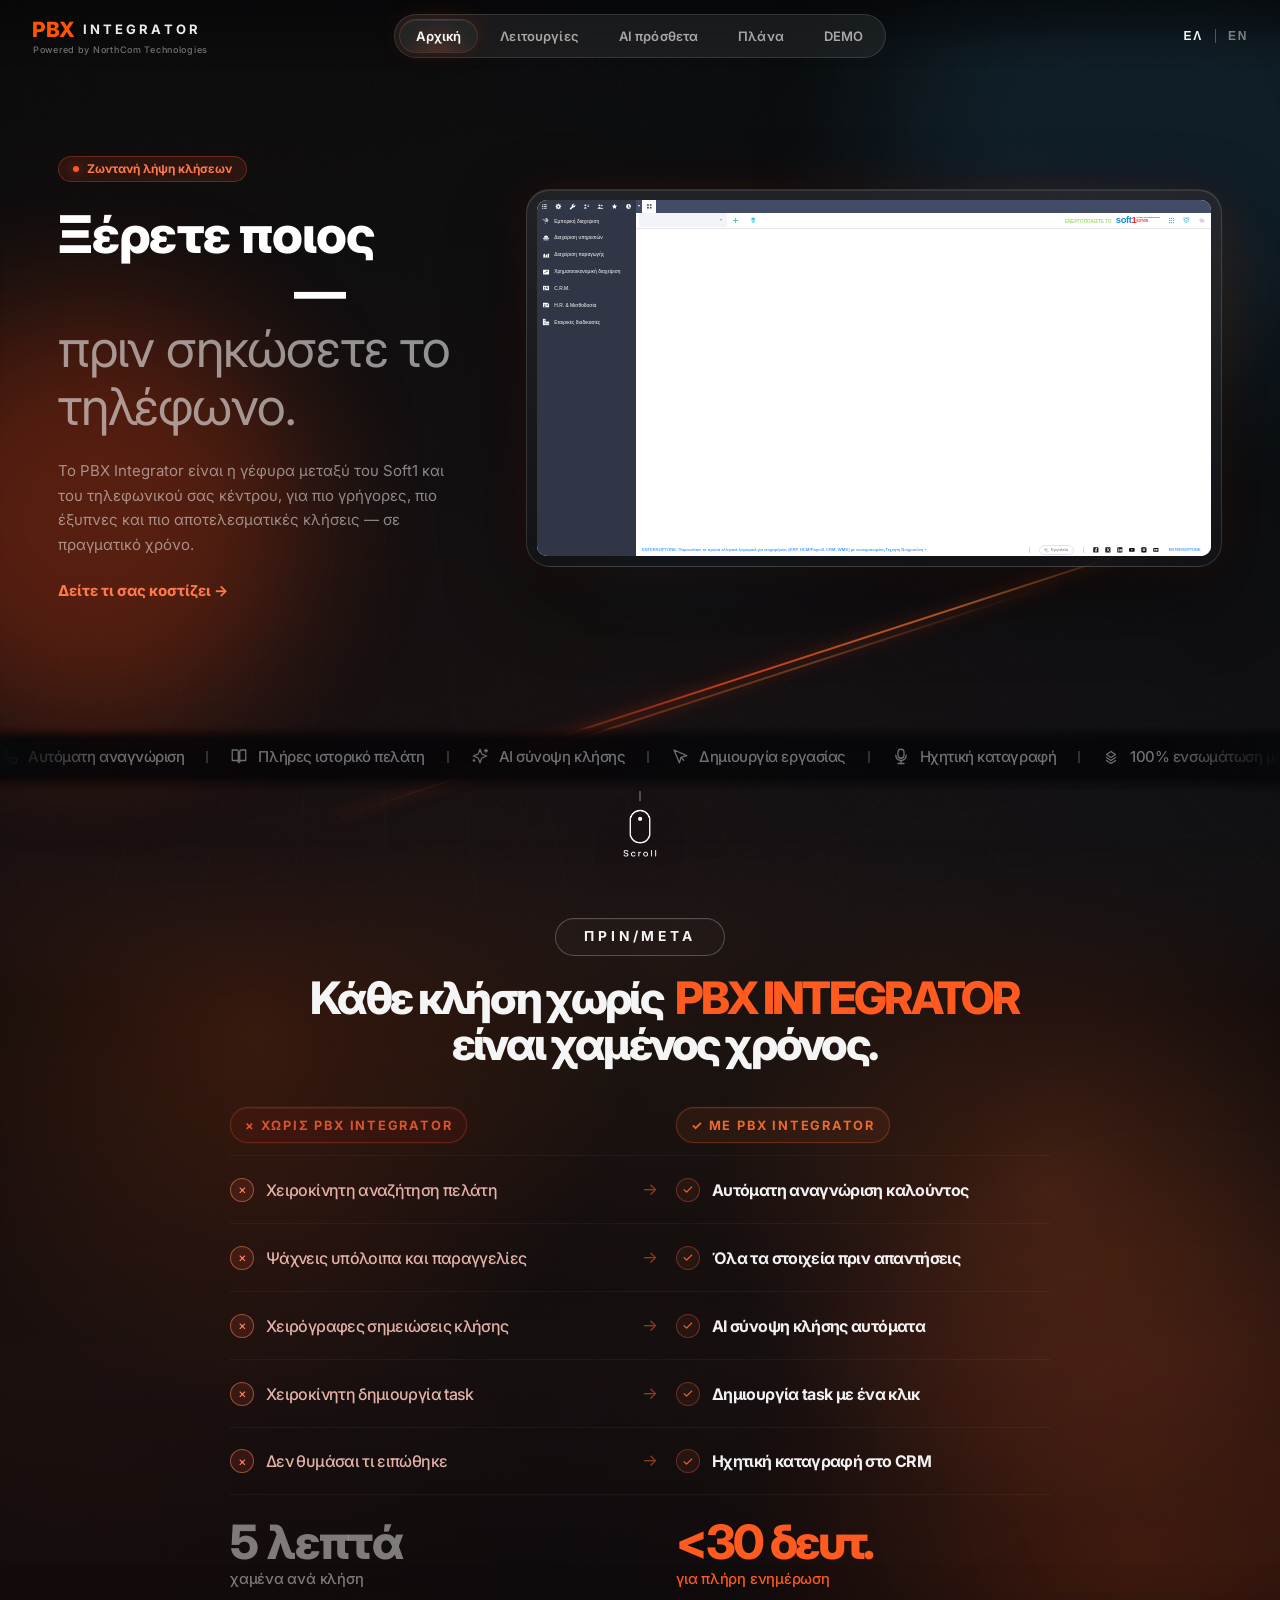
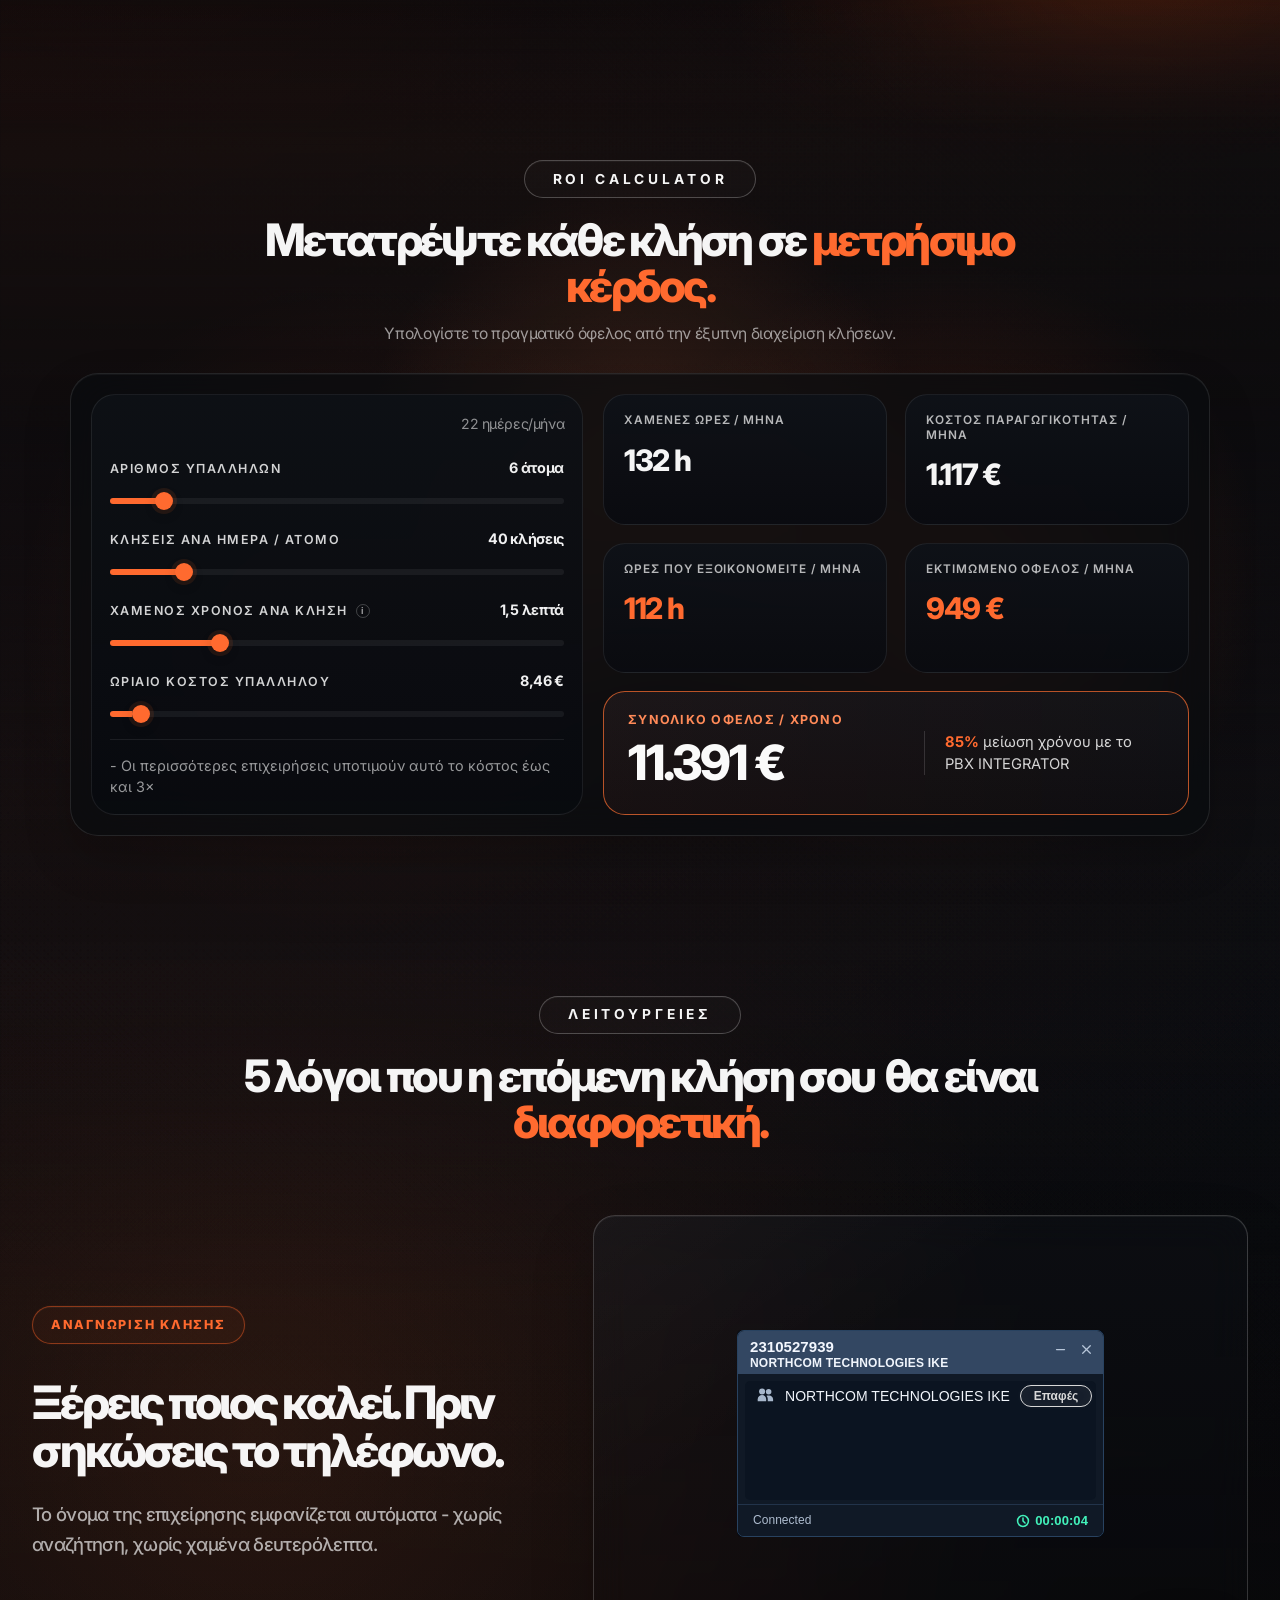
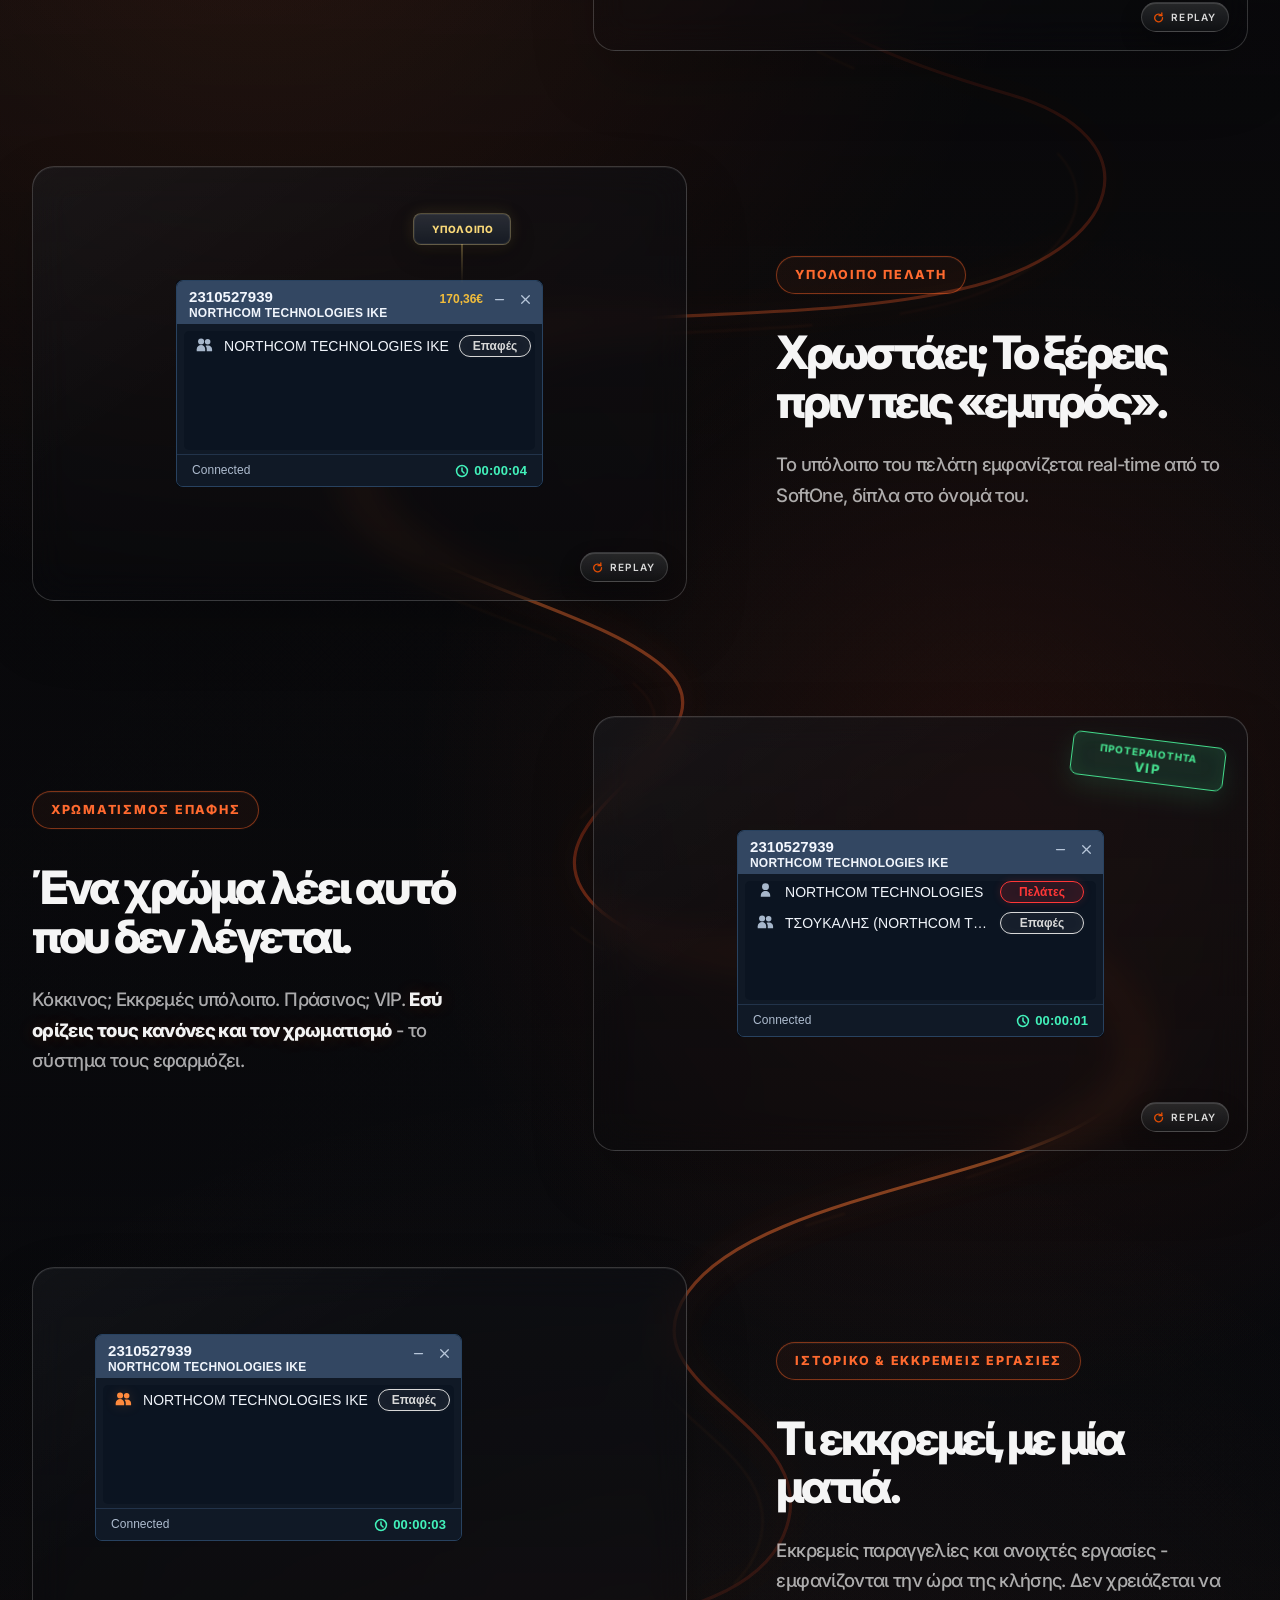
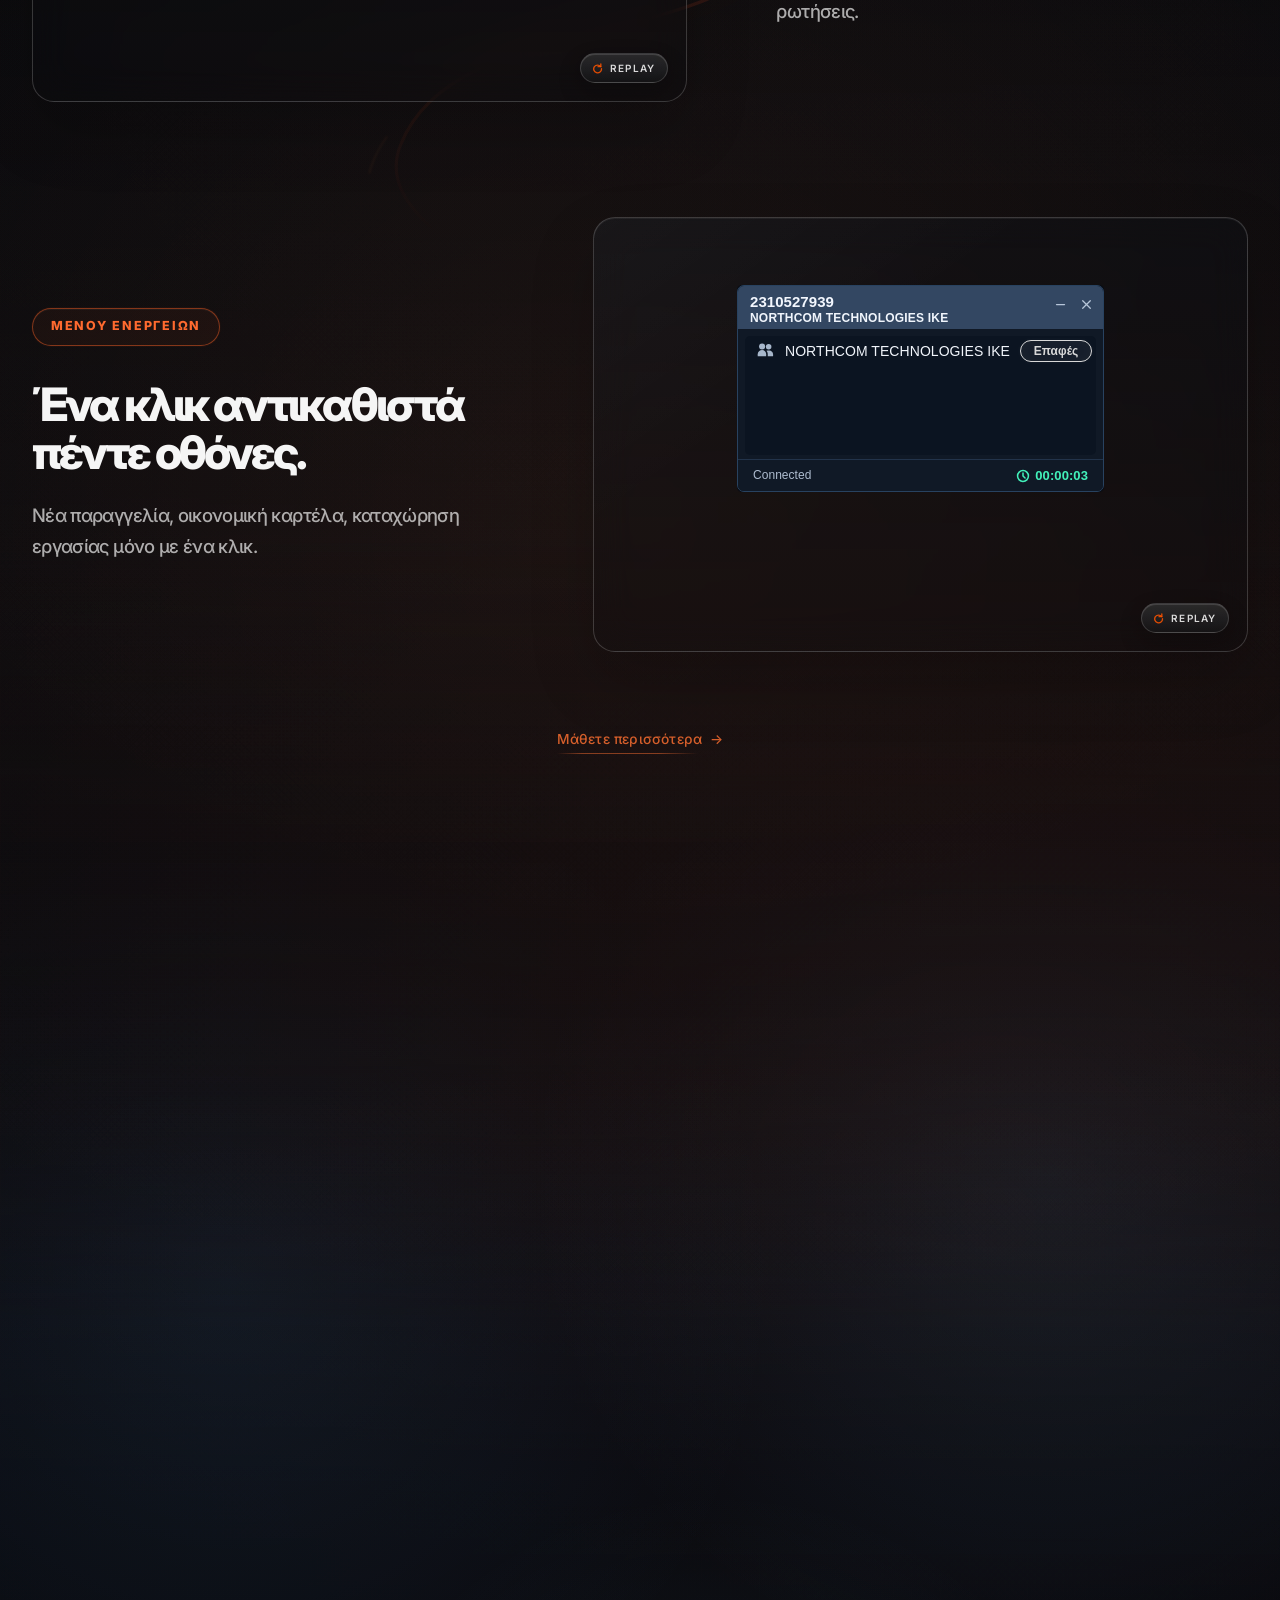
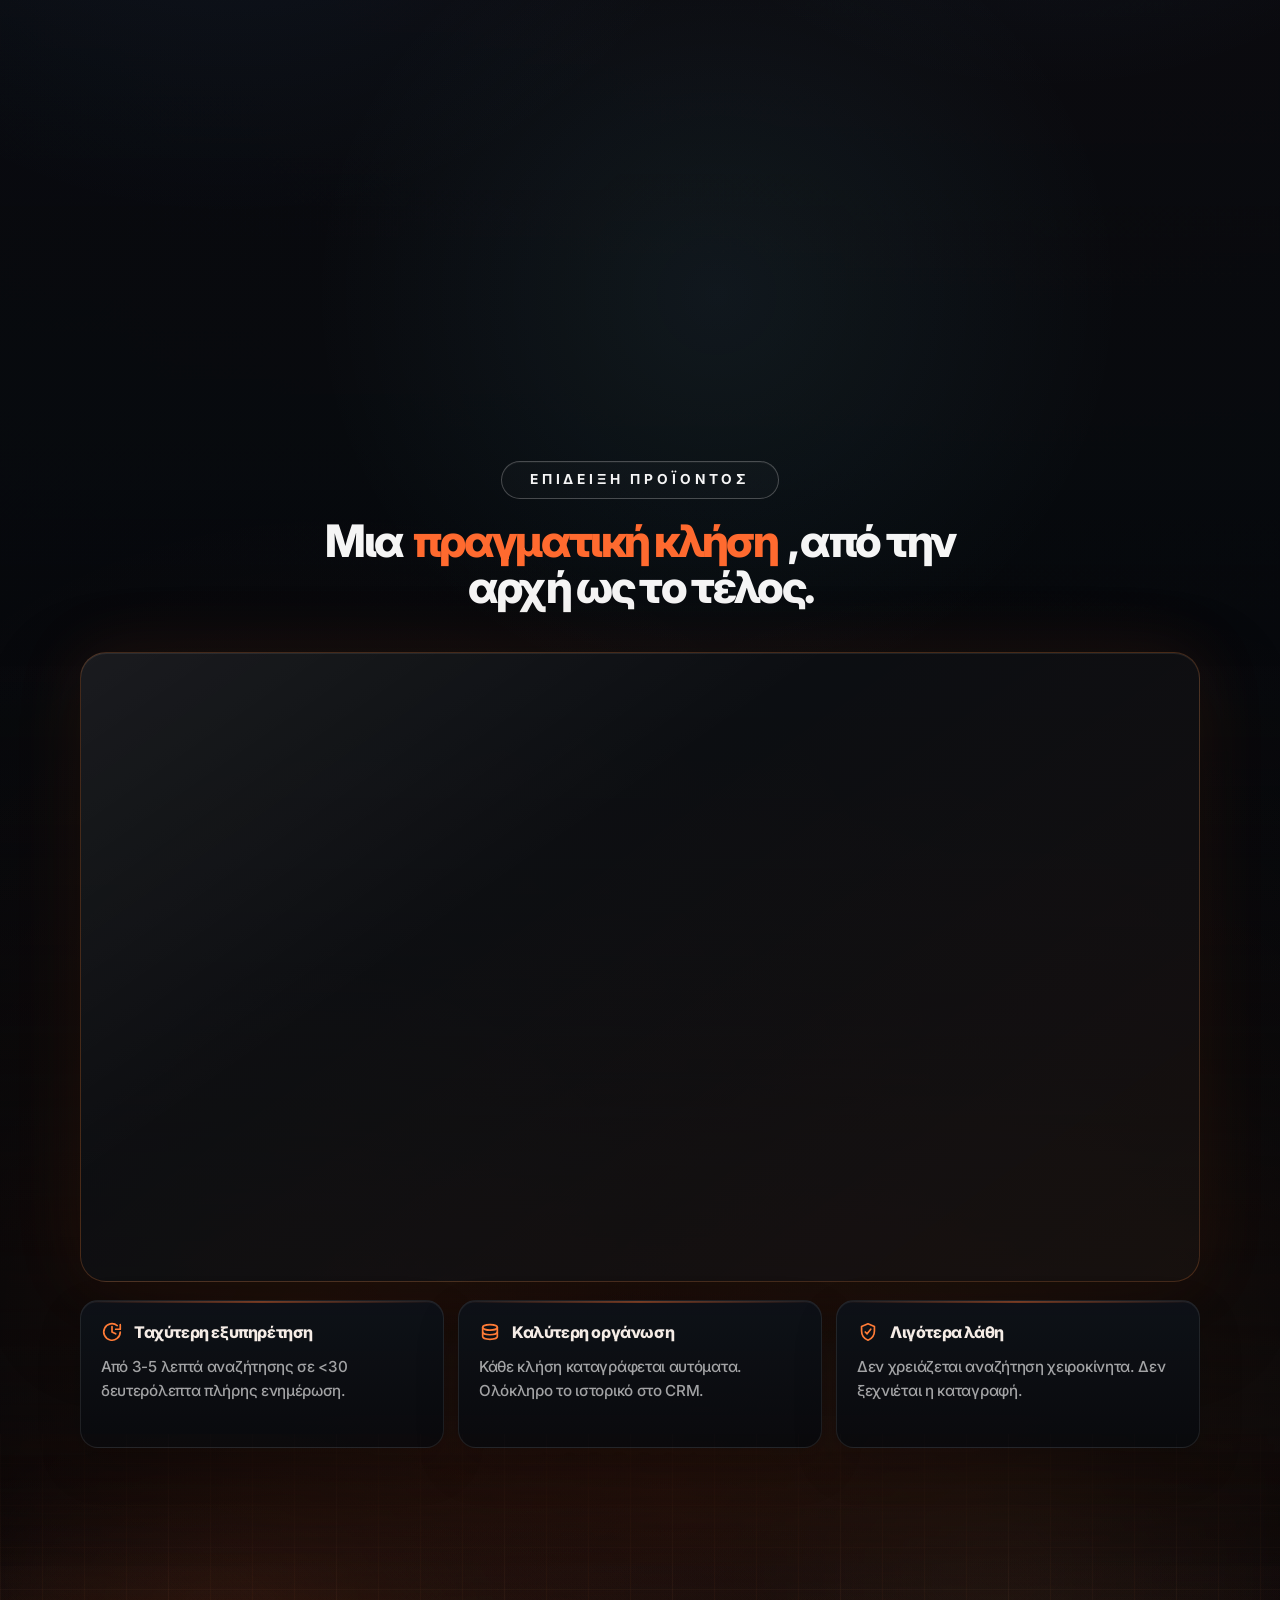
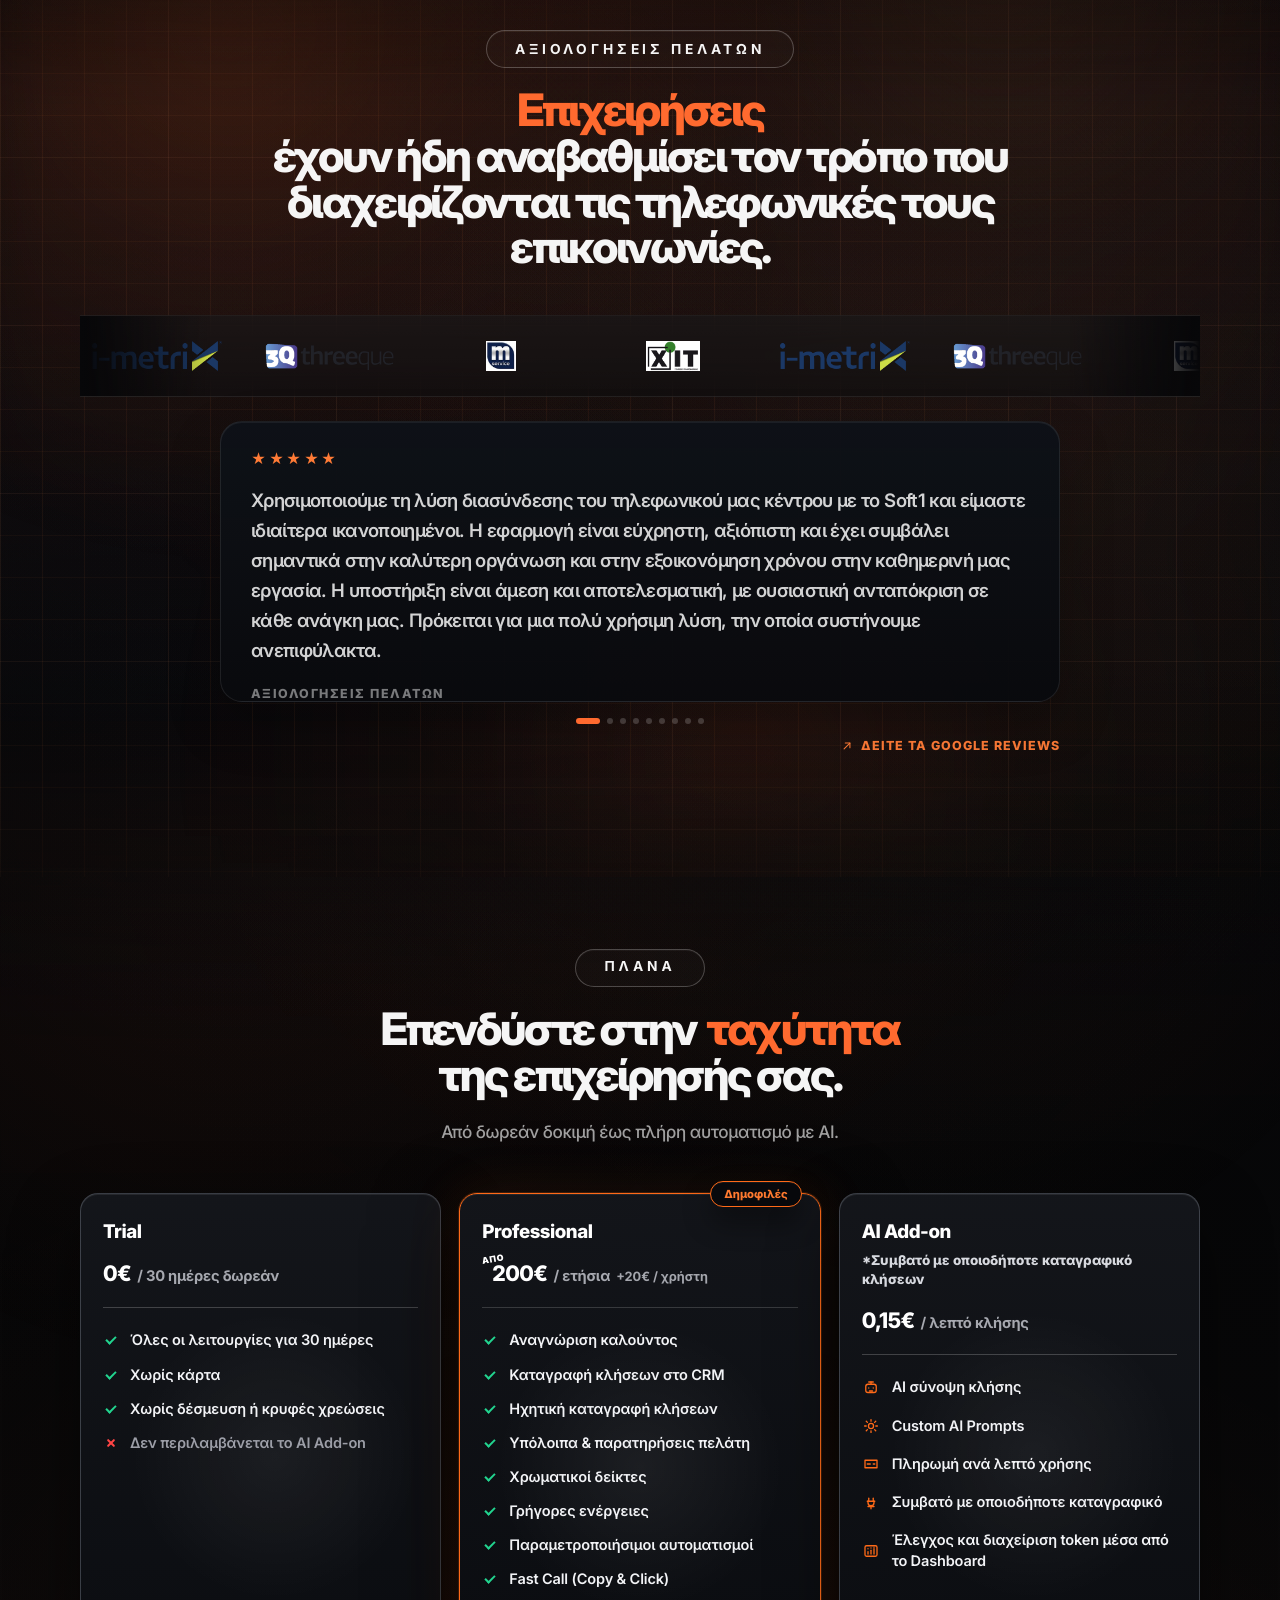
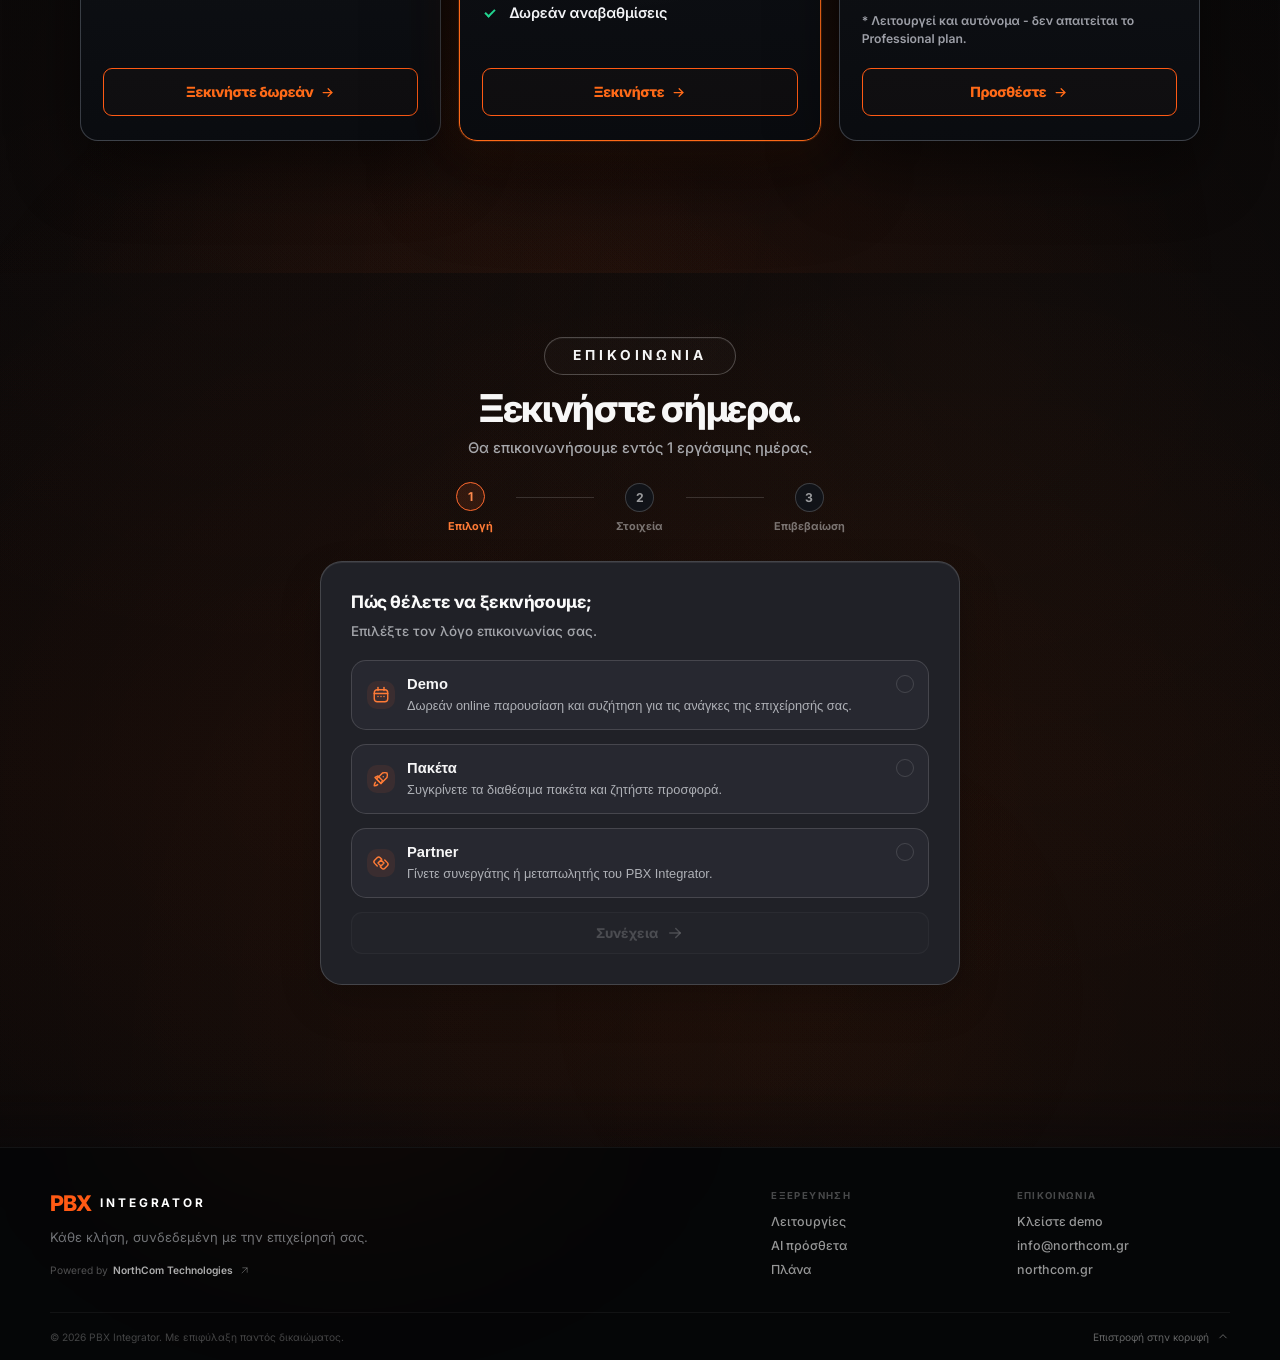
==== commit 93e524a8: "</>" ====
--- a/index.html
+++ b/index.html
@@ -1280,13 +1280,6 @@
       const logos = Array.isArray(window.SOCIAL_PROOF_LOGOS) ? window.SOCIAL_PROOF_LOGOS : [];
       if (!track || !logos.length) return;
 
-      const syncTickerDistance = () => {
-        const firstGroup = track.querySelector(".social-proof__logos-group");
-        if (!firstGroup) return;
-        const distance = firstGroup.getBoundingClientRect().width;
-        if (distance > 0) track.style.setProperty("--ticker-distance", `${distance}px`);
-      };
-
       const repetitions = Math.max(1, Math.ceil(8 / logos.length));
       for (let groupIndex = 0; groupIndex < 2; groupIndex += 1) {
         const group = document.createElement("div");
@@ -1296,21 +1289,15 @@
             const wrapper = document.createElement("span");
             const image = document.createElement("img");
             wrapper.className = "social-proof__logo";
+            image.alt = "";
+            image.loading = "eager";
             image.src = source;
-            image.alt = "";
-            image.addEventListener("load", syncTickerDistance, { once: true });
             wrapper.appendChild(image);
             group.appendChild(wrapper);
           });
         }
+        // Both groups are identical, which is what lets the CSS scroll by -50%.
         track.appendChild(group);
-      }
-
-      window.requestAnimationFrame(syncTickerDistance);
-      window.addEventListener("resize", syncTickerDistance, { passive: true });
-      if ("ResizeObserver" in window) {
-        const tickerResizeObserver = new ResizeObserver(syncTickerDistance);
-        tickerResizeObserver.observe(track.firstElementChild);
       }
     }
 
--- a/styles.css
+++ b/styles.css
@@ -4234,21 +4234,36 @@
   background: linear-gradient(270deg, rgba(7, 7, 9, 1), rgba(7, 7, 9, 0));
 }
 
+/* The track is always exactly two identical groups, so -50% lands group 2
+   precisely where group 1 started. Deliberately no var()/calc() here: WebKit
+   re-resolves a running animation when a custom property it references is
+   rewritten, and every logo load used to rewrite --ticker-distance. */
+@keyframes social-proof-logos-scroll {
+  from {
+    transform: translate3d(0, 0, 0);
+  }
+
+  to {
+    transform: translate3d(-50%, 0, 0);
+  }
+}
+
 .social-proof__logos-track {
-  --ticker-distance: 50%;
   display: flex;
   align-items: center;
   width: max-content;
   min-width: max-content;
-  animation: feature-ticker-scroll 30s linear infinite;
-  -webkit-animation: feature-ticker-scroll 30s linear infinite;
+  animation: social-proof-logos-scroll 30s linear infinite;
   will-change: transform;
   backface-visibility: hidden;
   -webkit-backface-visibility: hidden;
 }
 
-.social-proof__logos:hover .social-proof__logos-track {
-  animation-play-state: paused;
+/* Touch devices latch :hover on tap, which would freeze the ticker for good. */
+@media (hover: hover) and (pointer: fine) {
+  .social-proof__logos:hover .social-proof__logos-track {
+    animation-play-state: paused;
+  }
 }
 
 .social-proof__logos-group {
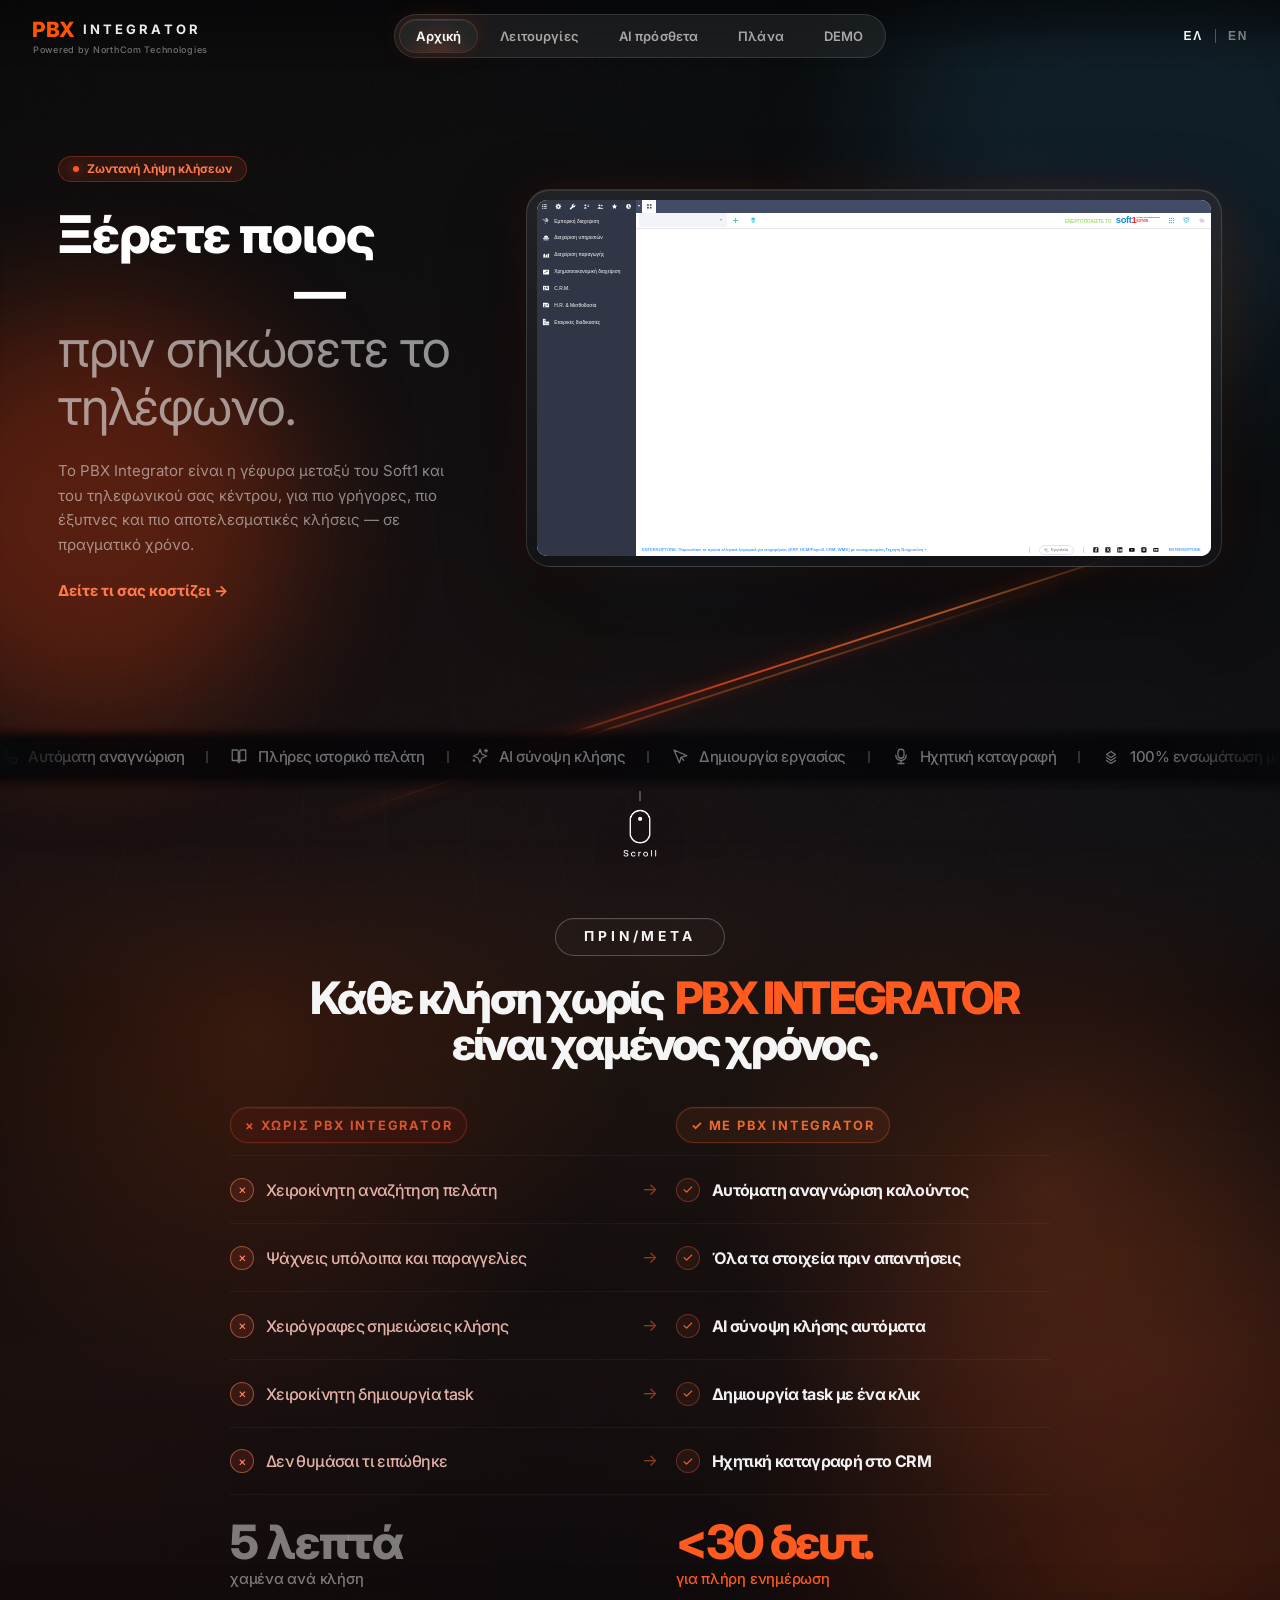
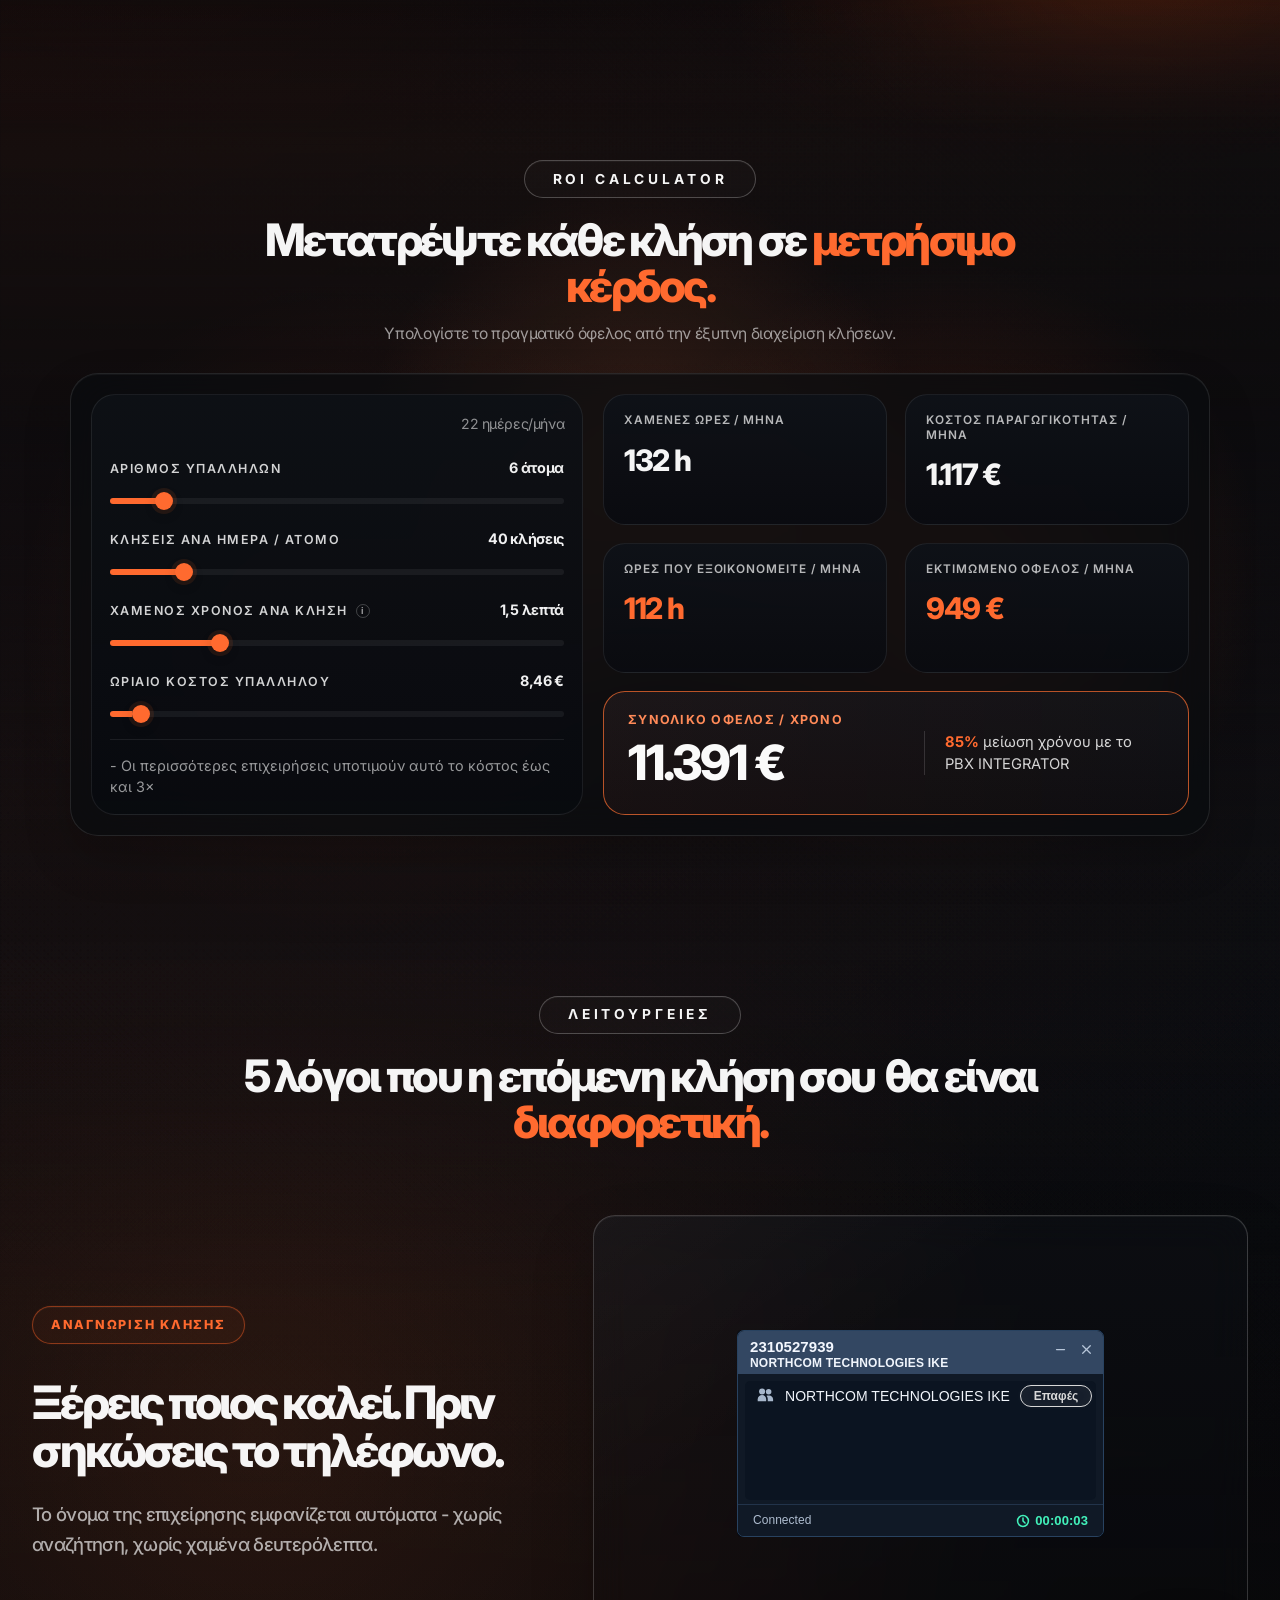
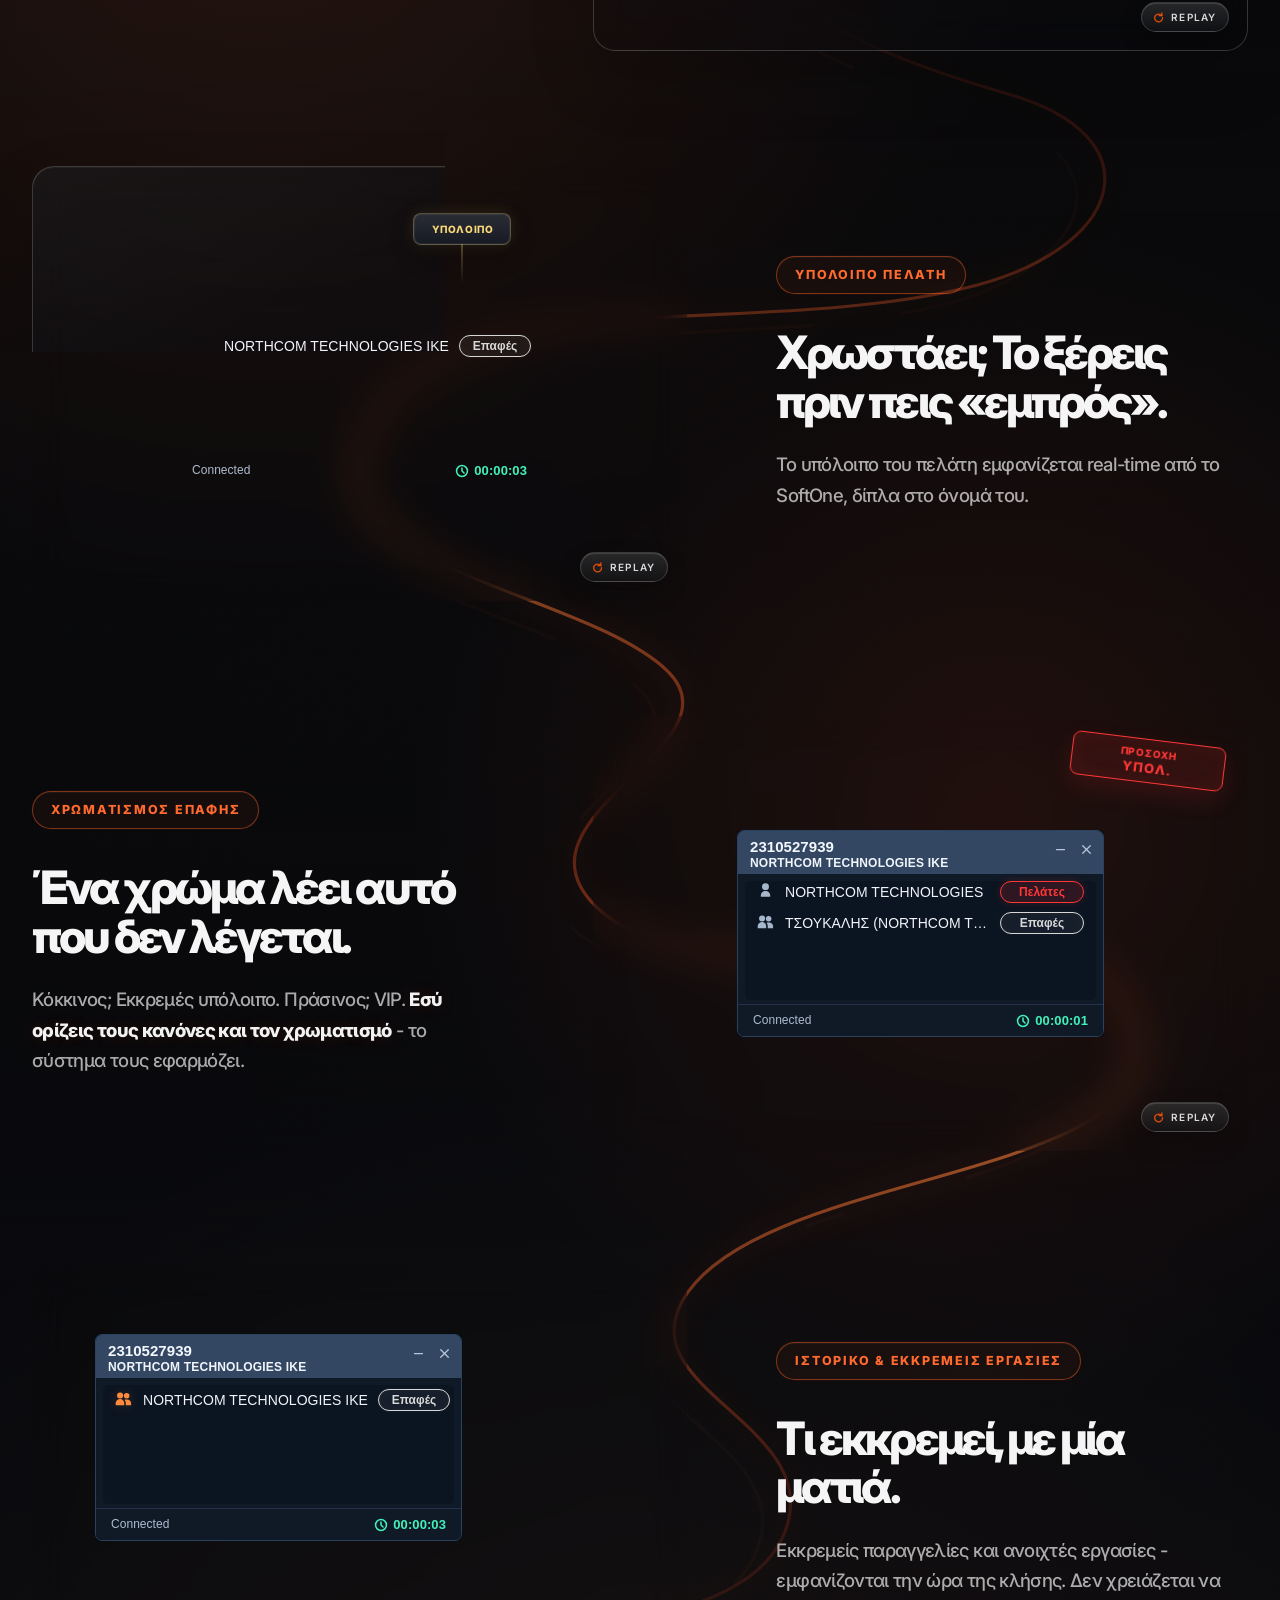
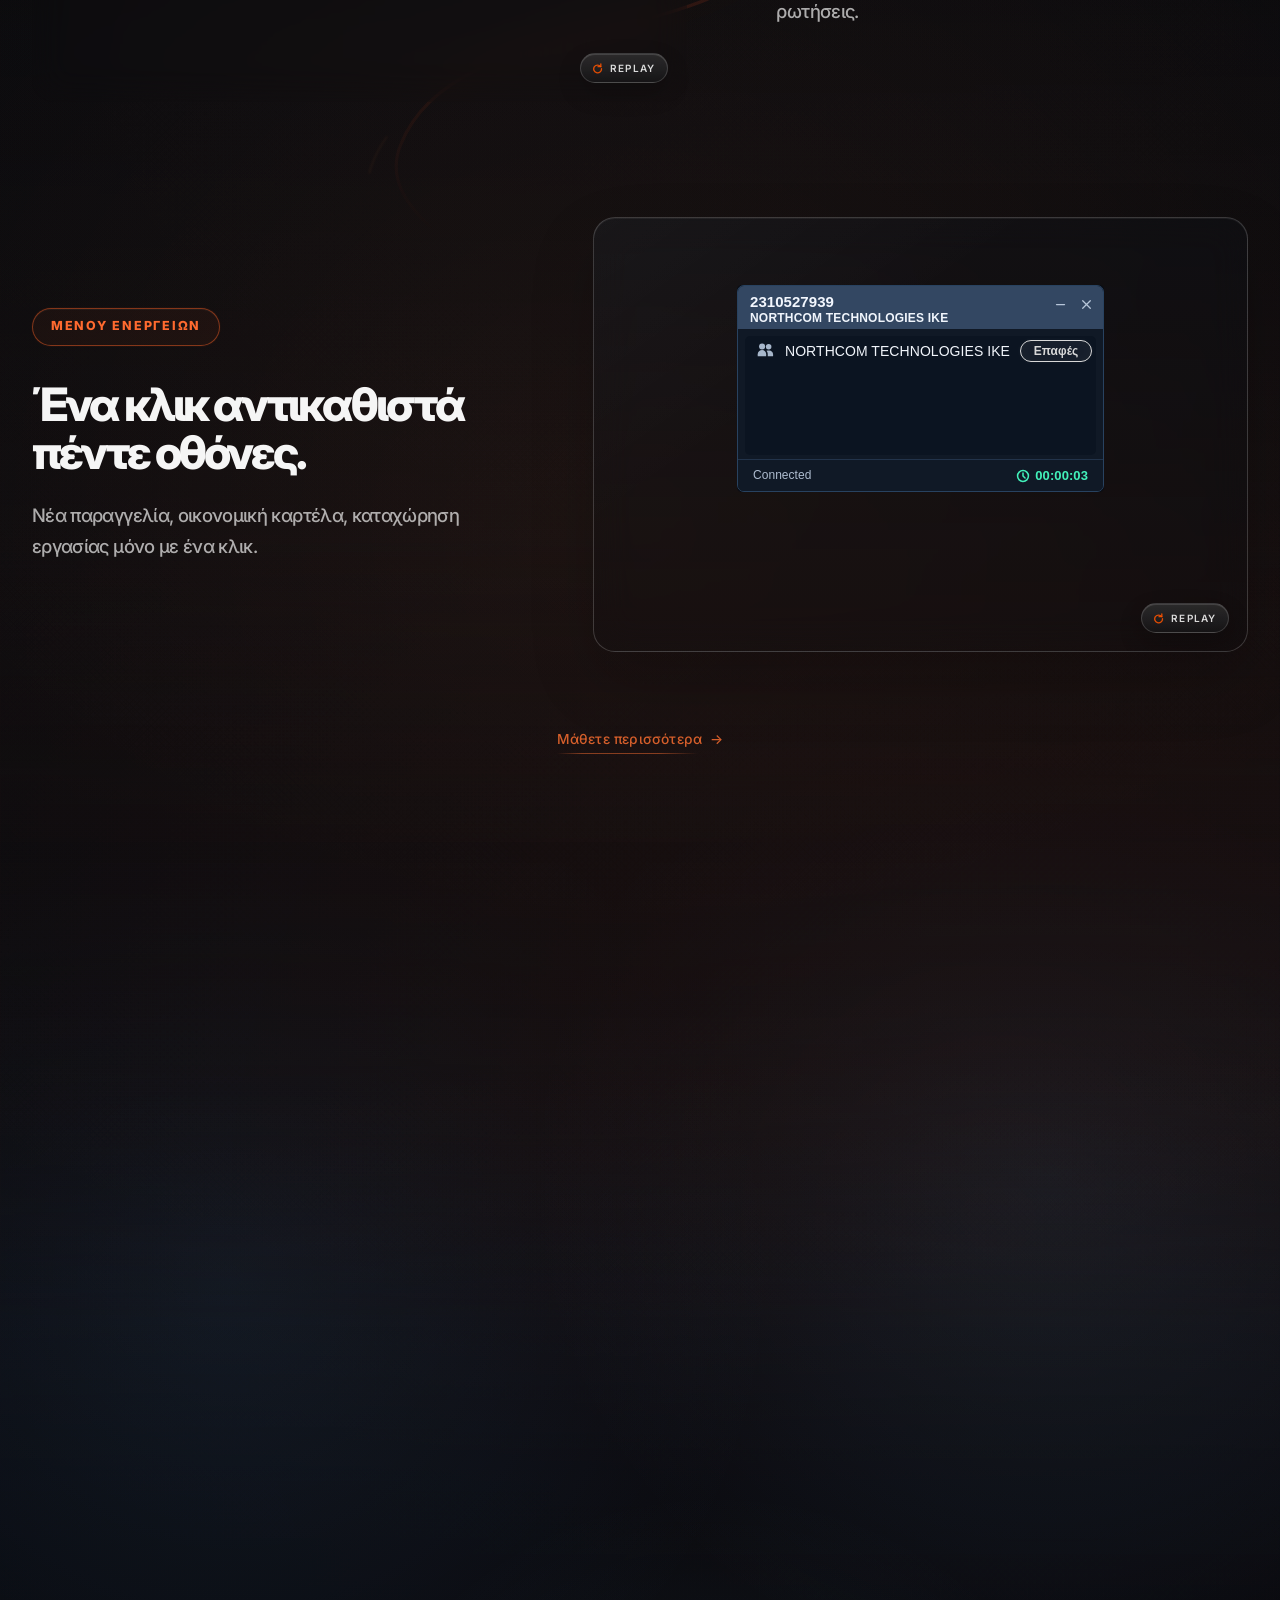
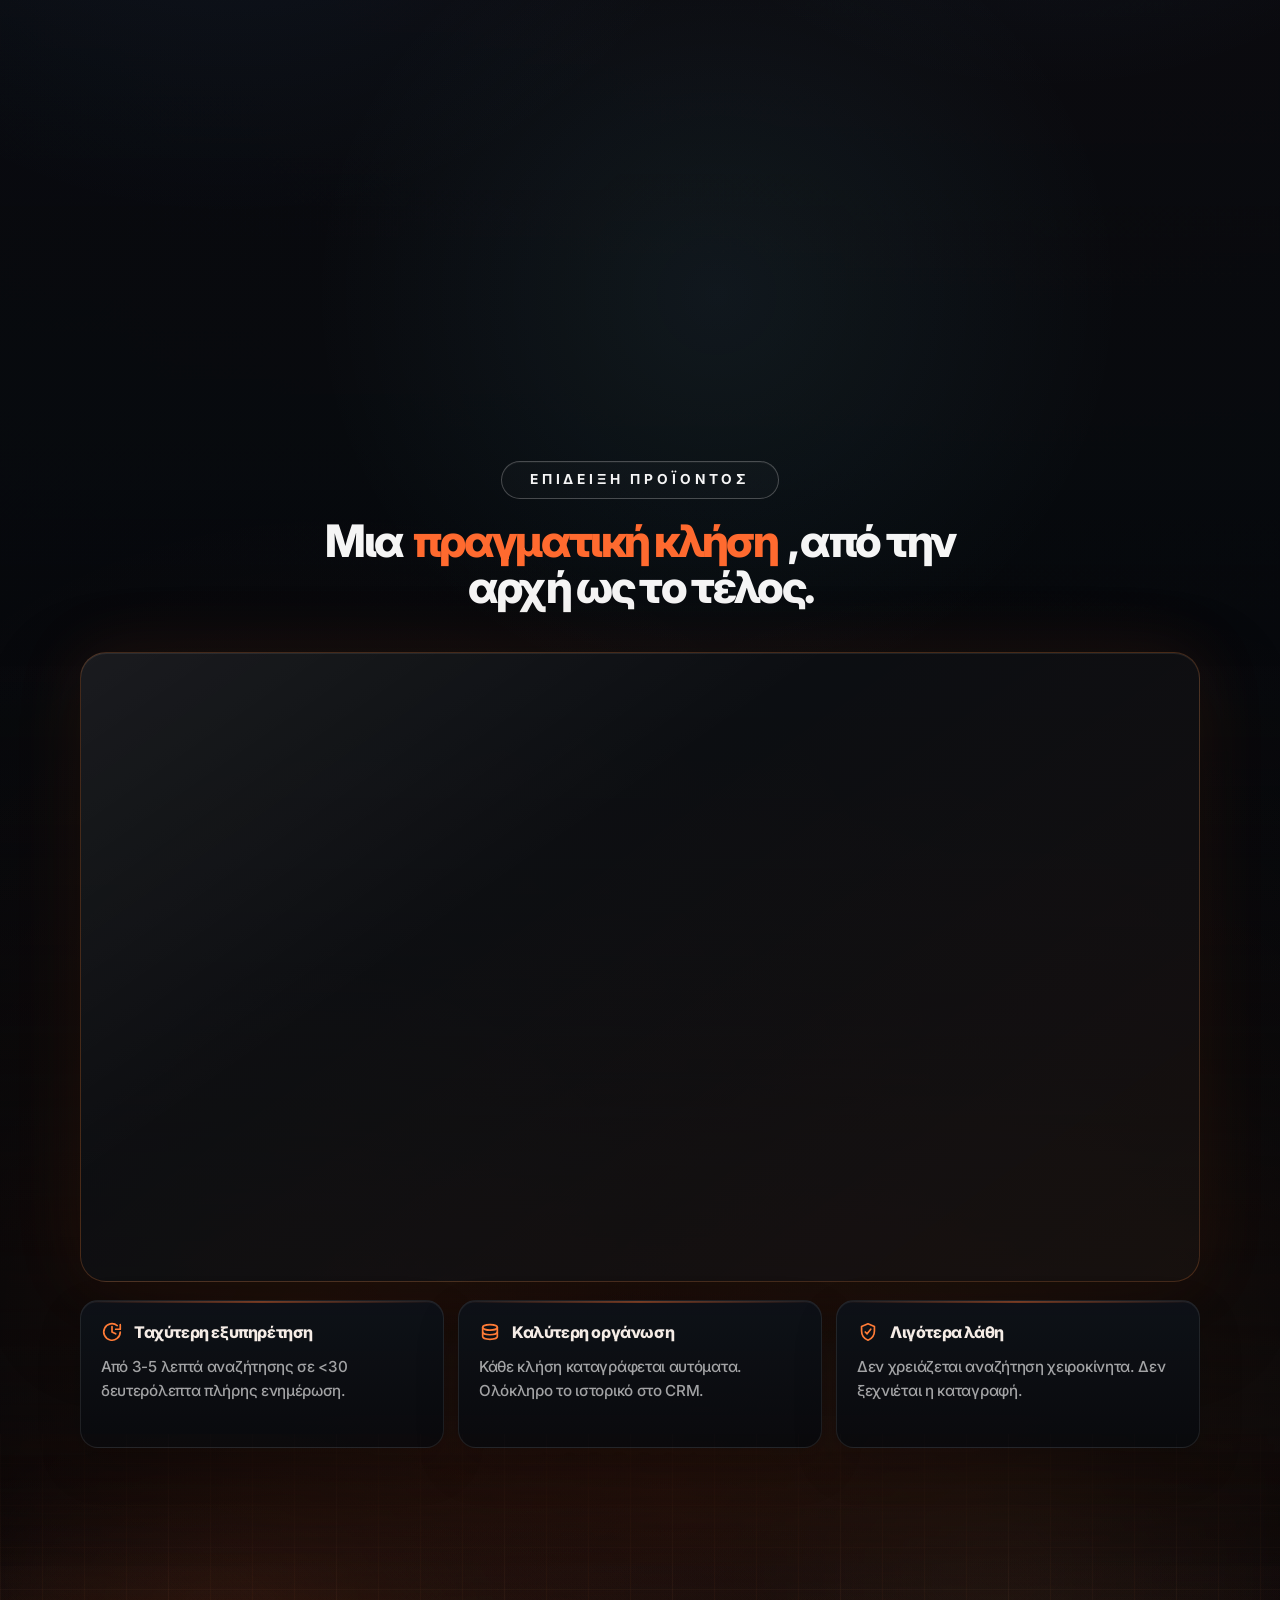
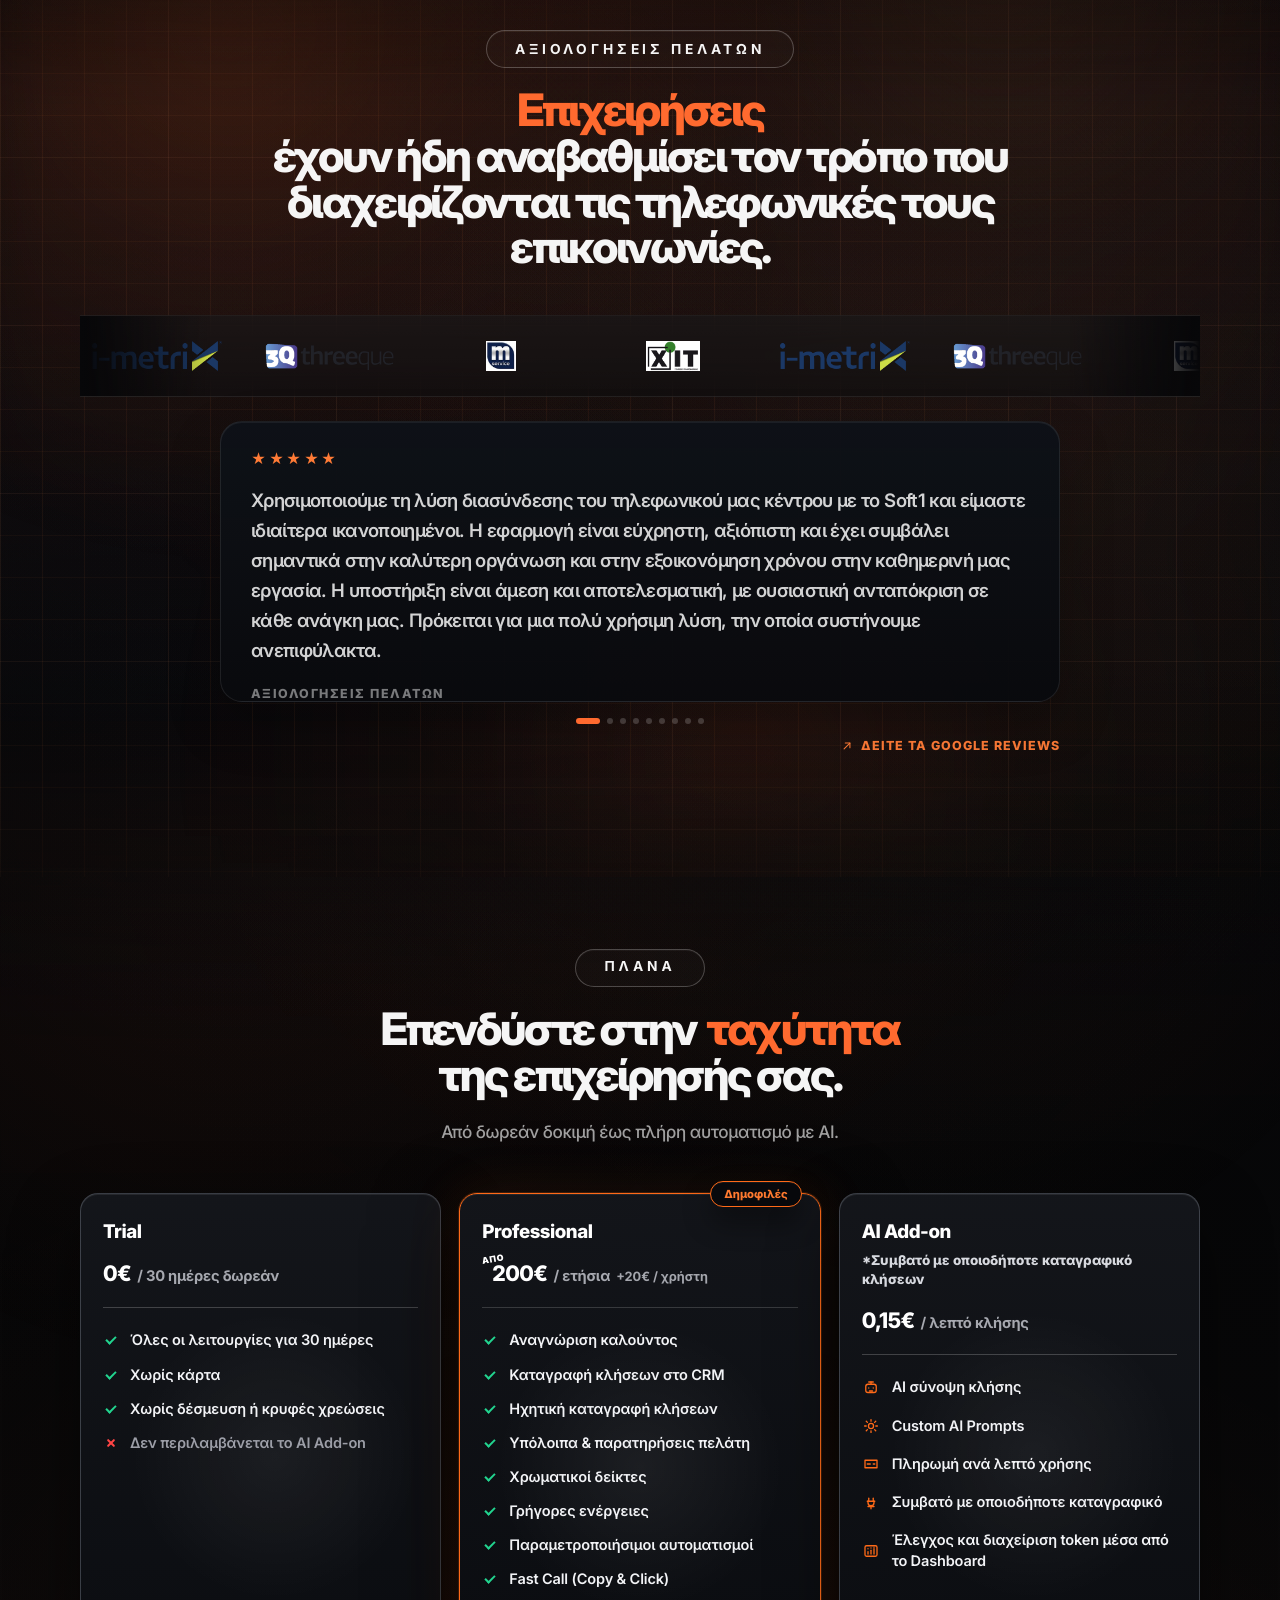
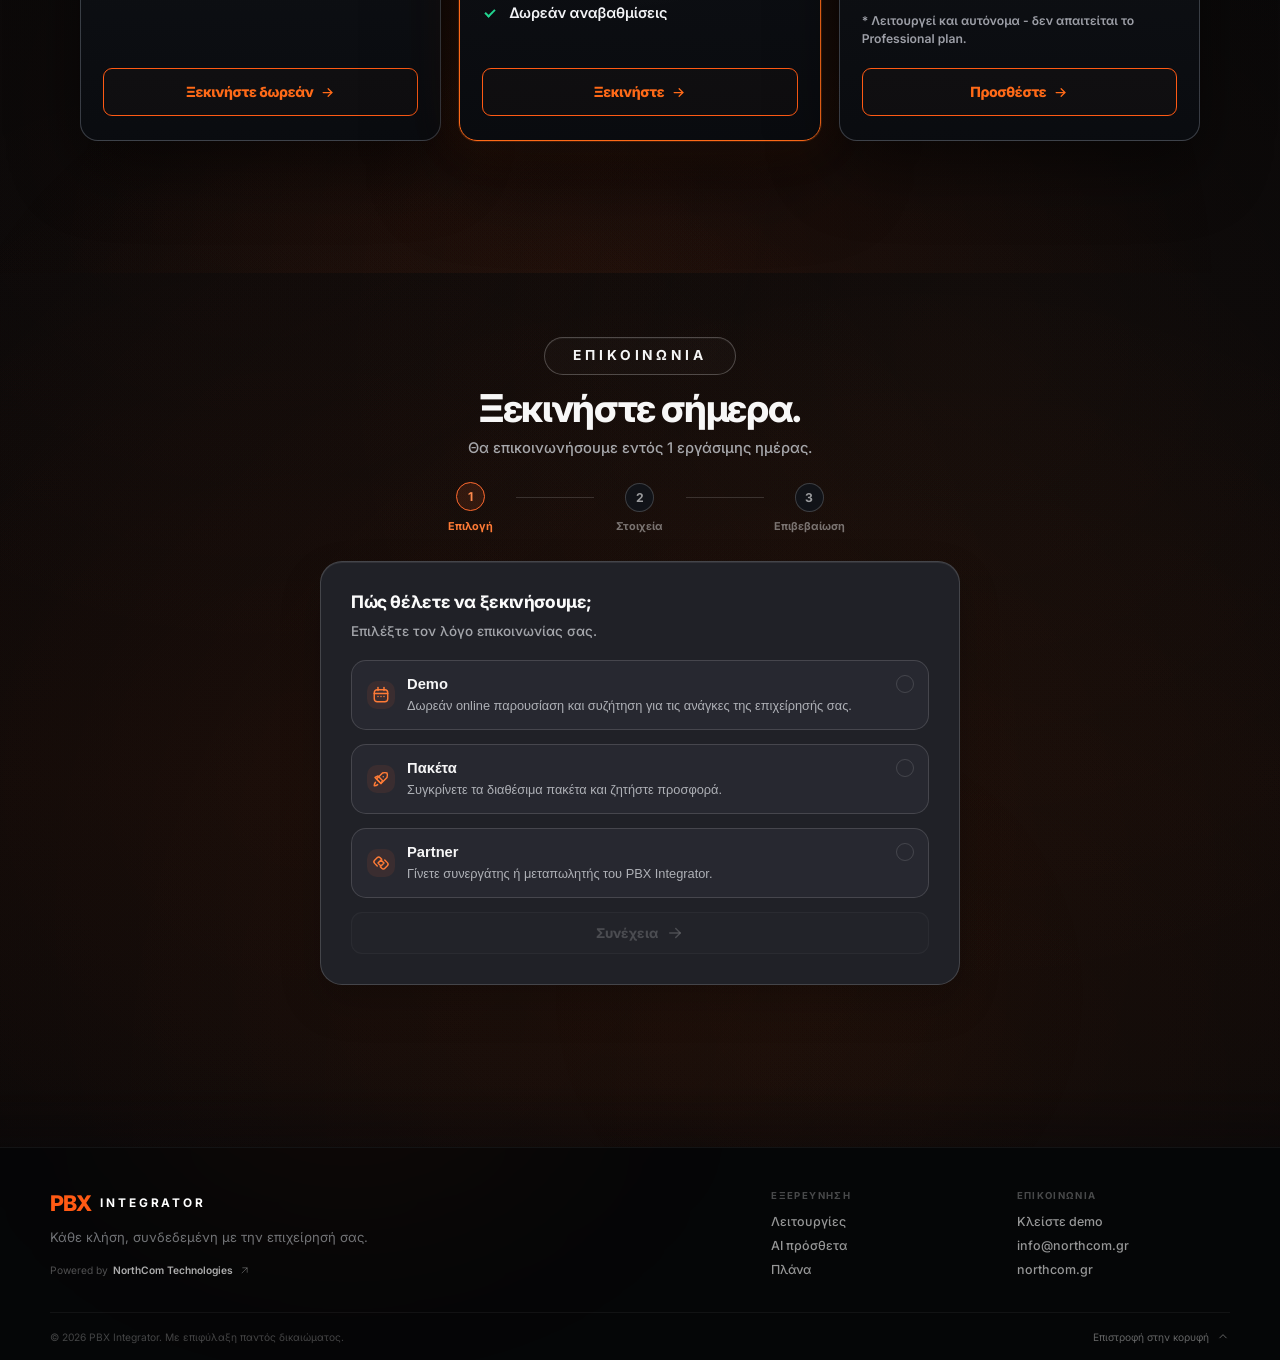
==== commit 703e463c: "</>" ====
--- a/index.html
+++ b/index.html
@@ -1290,14 +1290,56 @@
             const image = document.createElement("img");
             wrapper.className = "social-proof__logo";
             image.alt = "";
-            image.loading = "eager";
             image.src = source;
             wrapper.appendChild(image);
             group.appendChild(wrapper);
           });
         }
-        // Both groups are identical, which is what lets the CSS scroll by -50%.
+        // Both groups are identical, so travelling exactly one group width loops seamlessly.
         track.appendChild(group);
+      }
+
+      if (typeof track.animate !== "function") return;
+
+      const tickerDuration = 30000;
+      let tickerAnimation = null;
+      let tickerDistance = 0;
+
+      // Absolute pixels, resolved once. A percentage transform renders blank on
+      // WebKit's promoted layer, and a var() read inside @keyframes made the
+      // animation restart every time a logo finished loading.
+      const syncTicker = () => {
+        const firstGroup = track.querySelector(".social-proof__logos-group");
+        if (!firstGroup) return;
+        const distance = Math.round(firstGroup.getBoundingClientRect().width);
+        if (!distance || distance === tickerDistance) return;
+
+        const elapsed = Number(tickerAnimation?.currentTime) || 0;
+        tickerAnimation?.cancel();
+        tickerDistance = distance;
+        tickerAnimation = track.animate(
+          [
+            { transform: "translate3d(0, 0, 0)" },
+            { transform: `translate3d(-${distance}px, 0, 0)` },
+          ],
+          { duration: tickerDuration, iterations: Infinity, easing: "linear" },
+        );
+        tickerAnimation.currentTime = elapsed % tickerDuration;
+      };
+
+      syncTicker();
+      // Re-measure once the logos are decoded, in case they changed the width.
+      Promise.all(
+        Array.from(track.querySelectorAll("img")).map((image) =>
+          typeof image.decode === "function" ? image.decode().catch(() => {}) : null,
+        ),
+      ).then(syncTicker);
+      window.addEventListener("resize", syncTicker, { passive: true });
+
+      const logosBox = track.closest(".social-proof__logos");
+      if (logosBox && window.matchMedia("(hover: hover) and (pointer: fine)").matches) {
+        logosBox.addEventListener("mouseenter", () => tickerAnimation?.pause());
+        logosBox.addEventListener("mouseleave", () => tickerAnimation?.play());
       }
     }
 
--- a/styles.css
+++ b/styles.css
@@ -4234,36 +4234,18 @@
   background: linear-gradient(270deg, rgba(7, 7, 9, 1), rgba(7, 7, 9, 0));
 }
 
-/* The track is always exactly two identical groups, so -50% lands group 2
-   precisely where group 1 started. Deliberately no var()/calc() here: WebKit
-   re-resolves a running animation when a custom property it references is
-   rewritten, and every logo load used to rewrite --ticker-distance. */
-@keyframes social-proof-logos-scroll {
-  from {
-    transform: translate3d(0, 0, 0);
-  }
-
-  to {
-    transform: translate3d(-50%, 0, 0);
-  }
-}
-
+/* The scroll animation is built in JS (see renderSocialProofLogos) because it
+   needs the group width as an absolute pixel value. Both a percentage and a
+   var() in @keyframes break in WebKit on this promoted layer. Without JS the
+   logos simply sit still instead of disappearing. */
 .social-proof__logos-track {
   display: flex;
   align-items: center;
   width: max-content;
   min-width: max-content;
-  animation: social-proof-logos-scroll 30s linear infinite;
   will-change: transform;
   backface-visibility: hidden;
   -webkit-backface-visibility: hidden;
-}
-
-/* Touch devices latch :hover on tap, which would freeze the ticker for good. */
-@media (hover: hover) and (pointer: fine) {
-  .social-proof__logos:hover .social-proof__logos-track {
-    animation-play-state: paused;
-  }
 }
 
 .social-proof__logos-group {
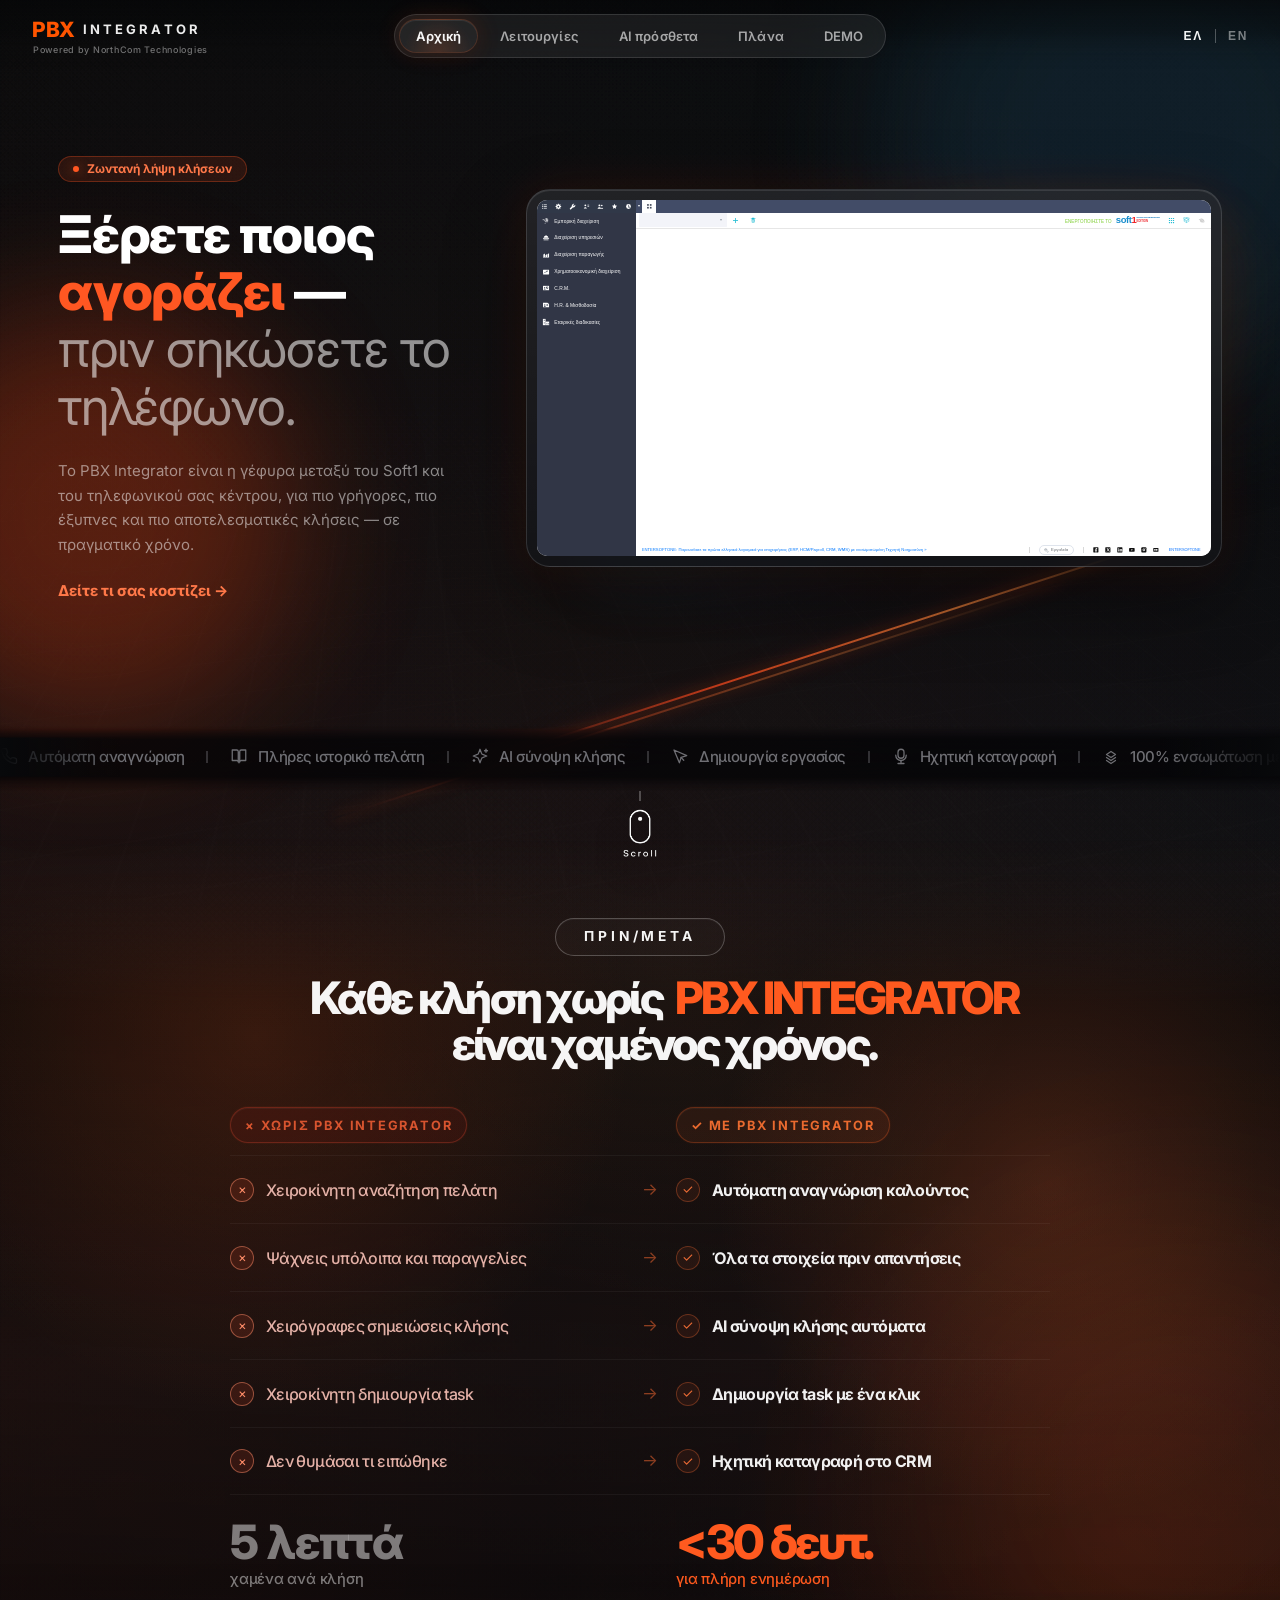
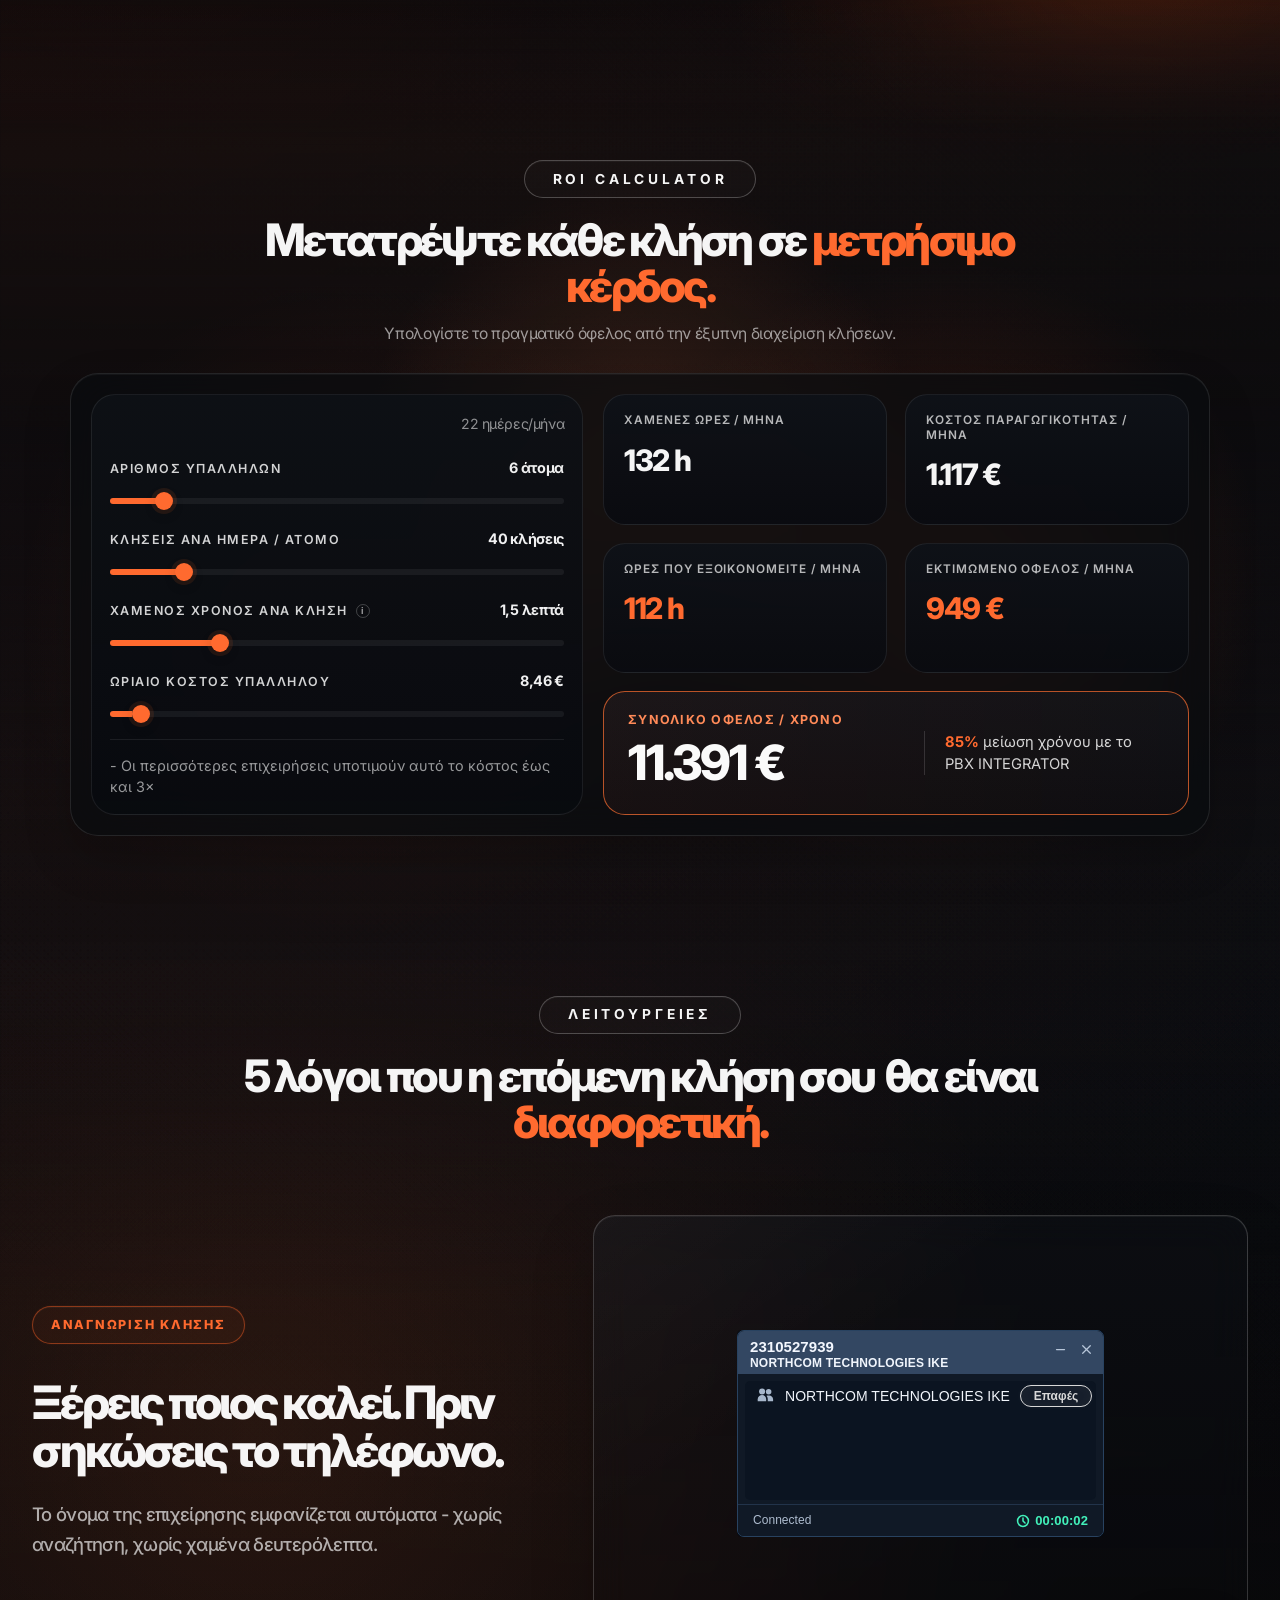
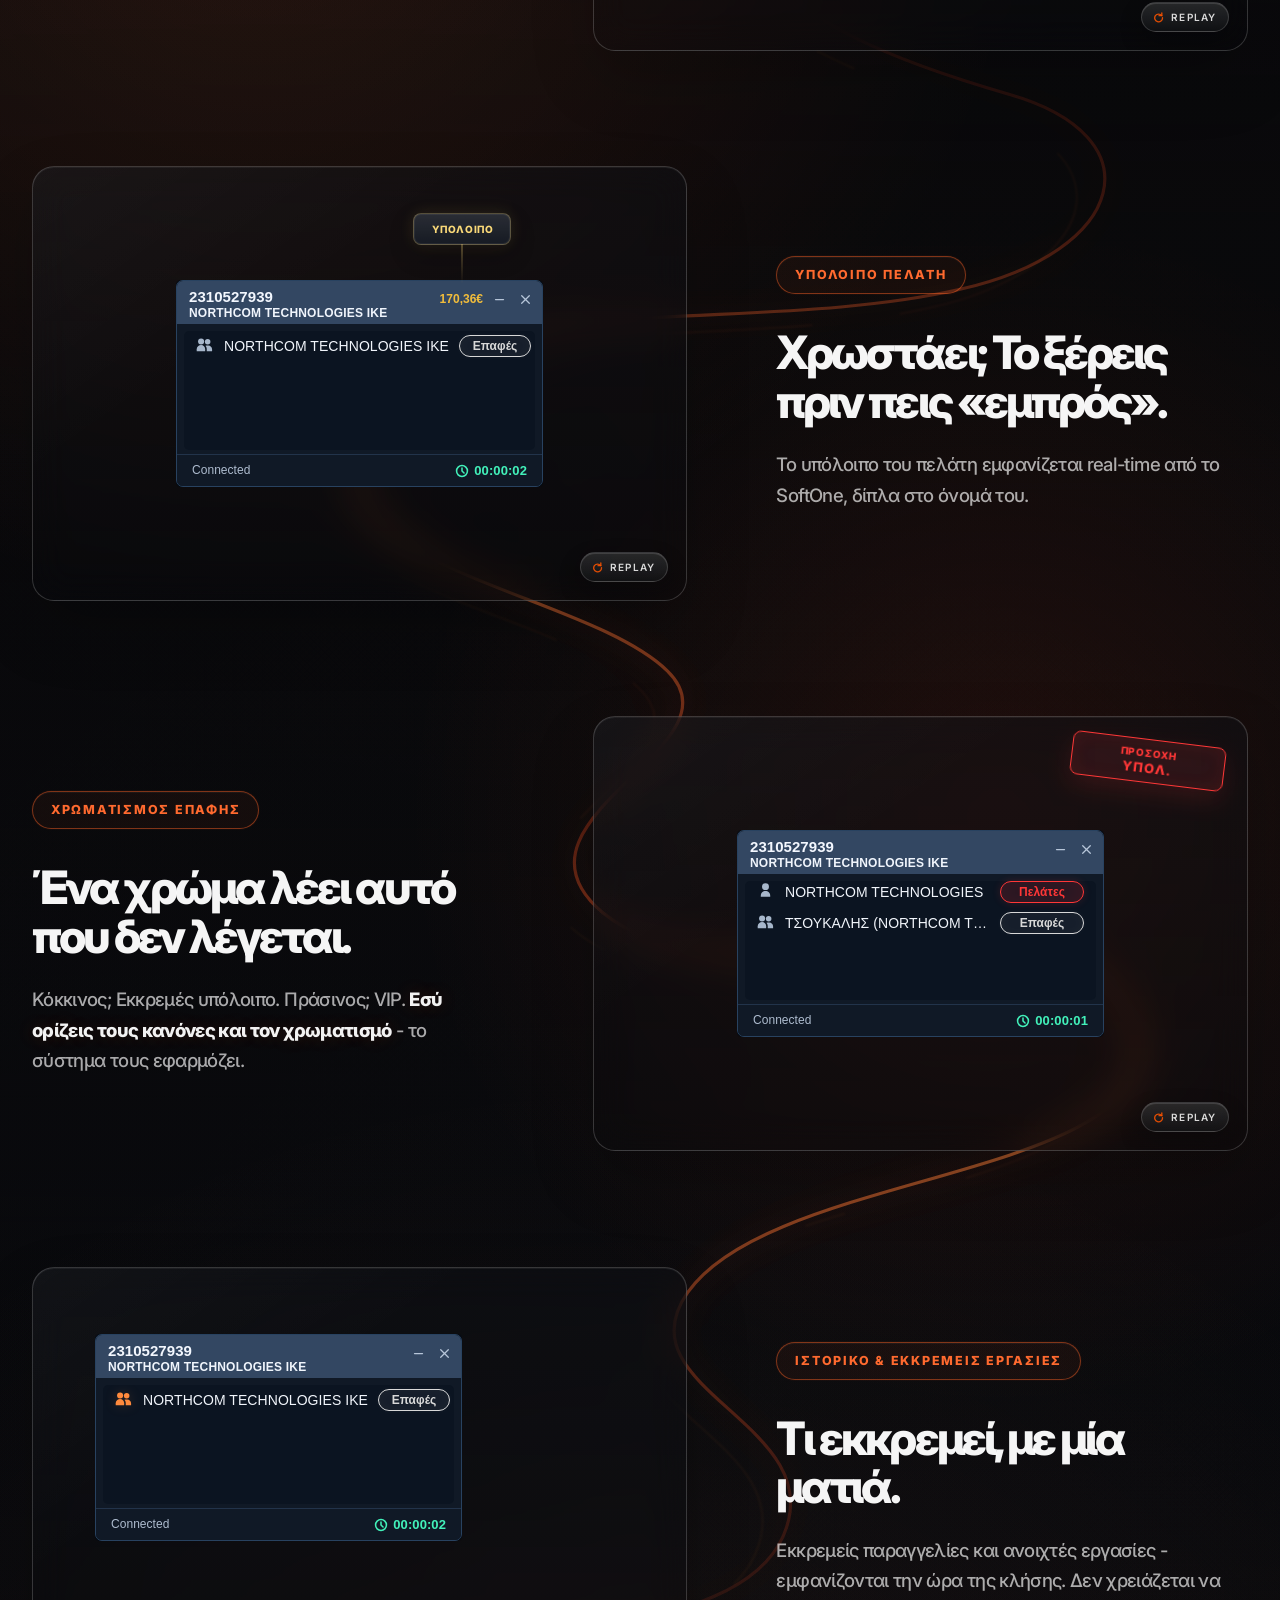
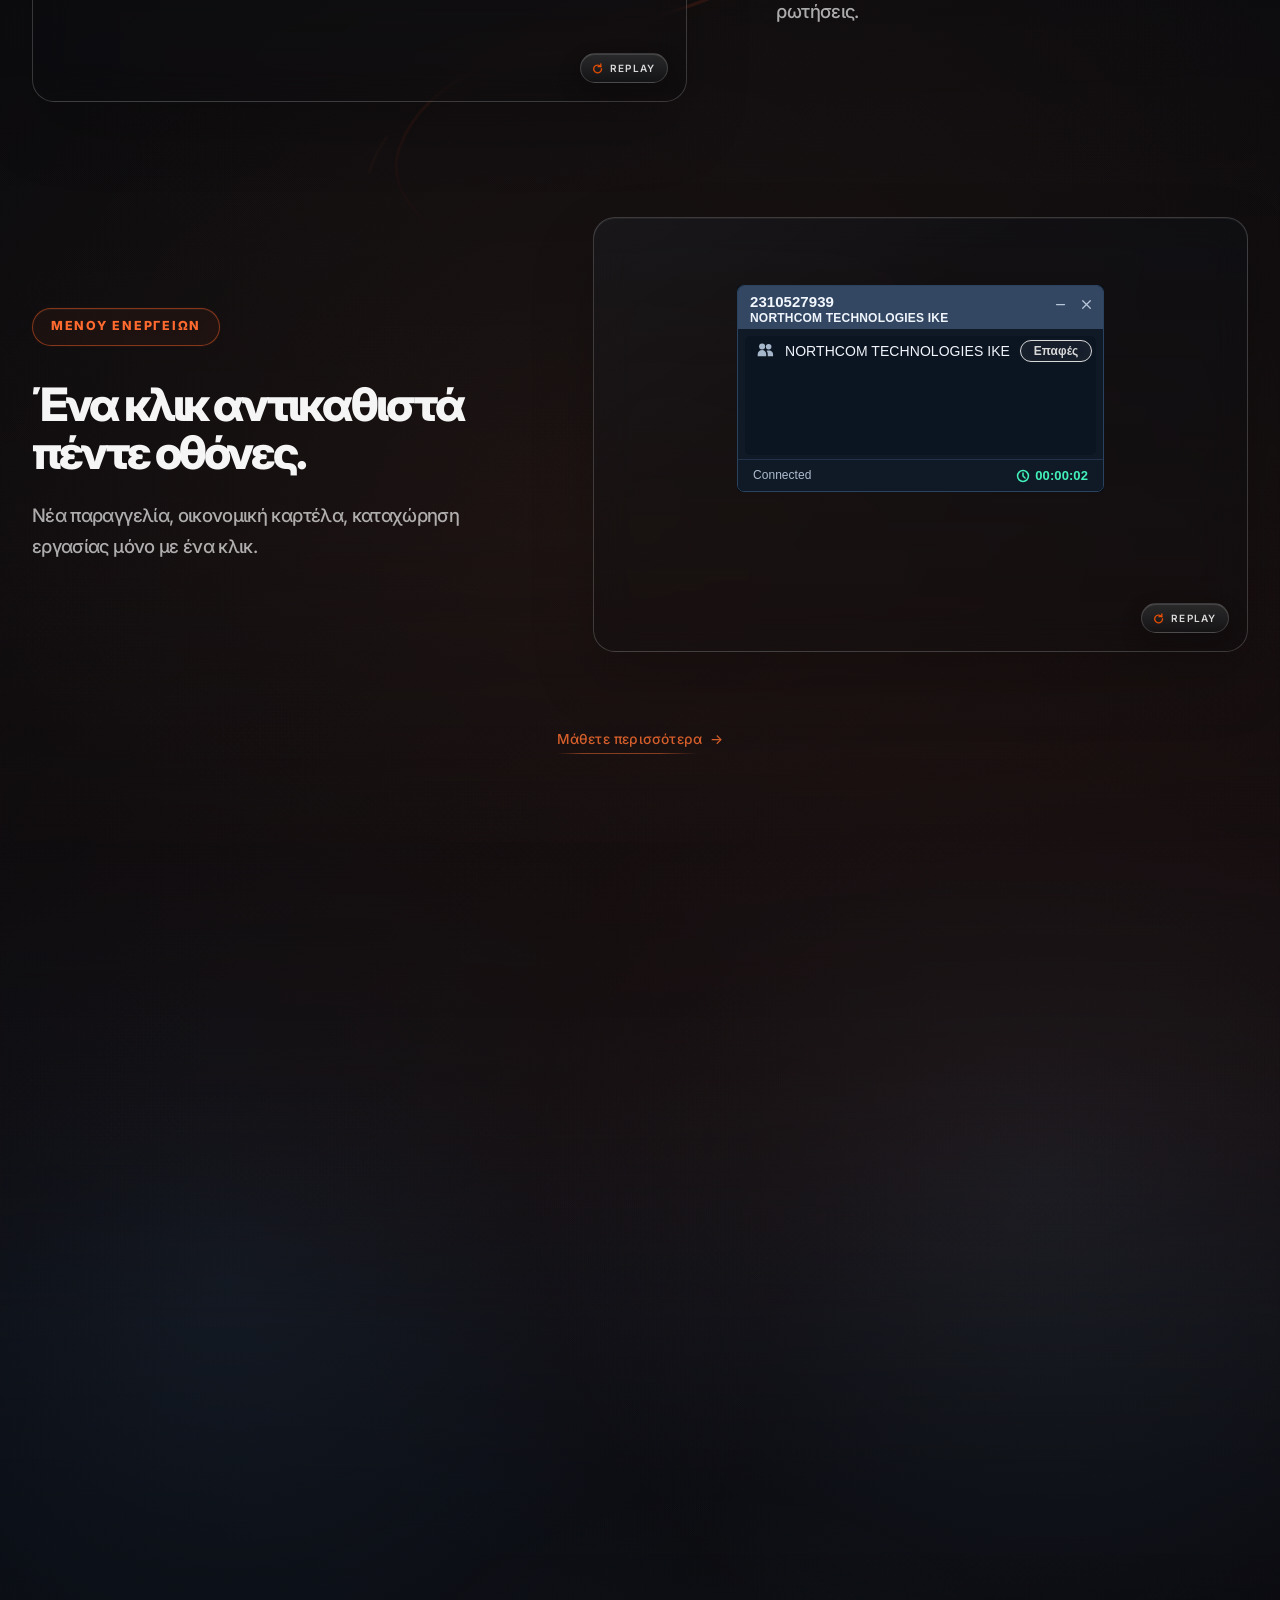
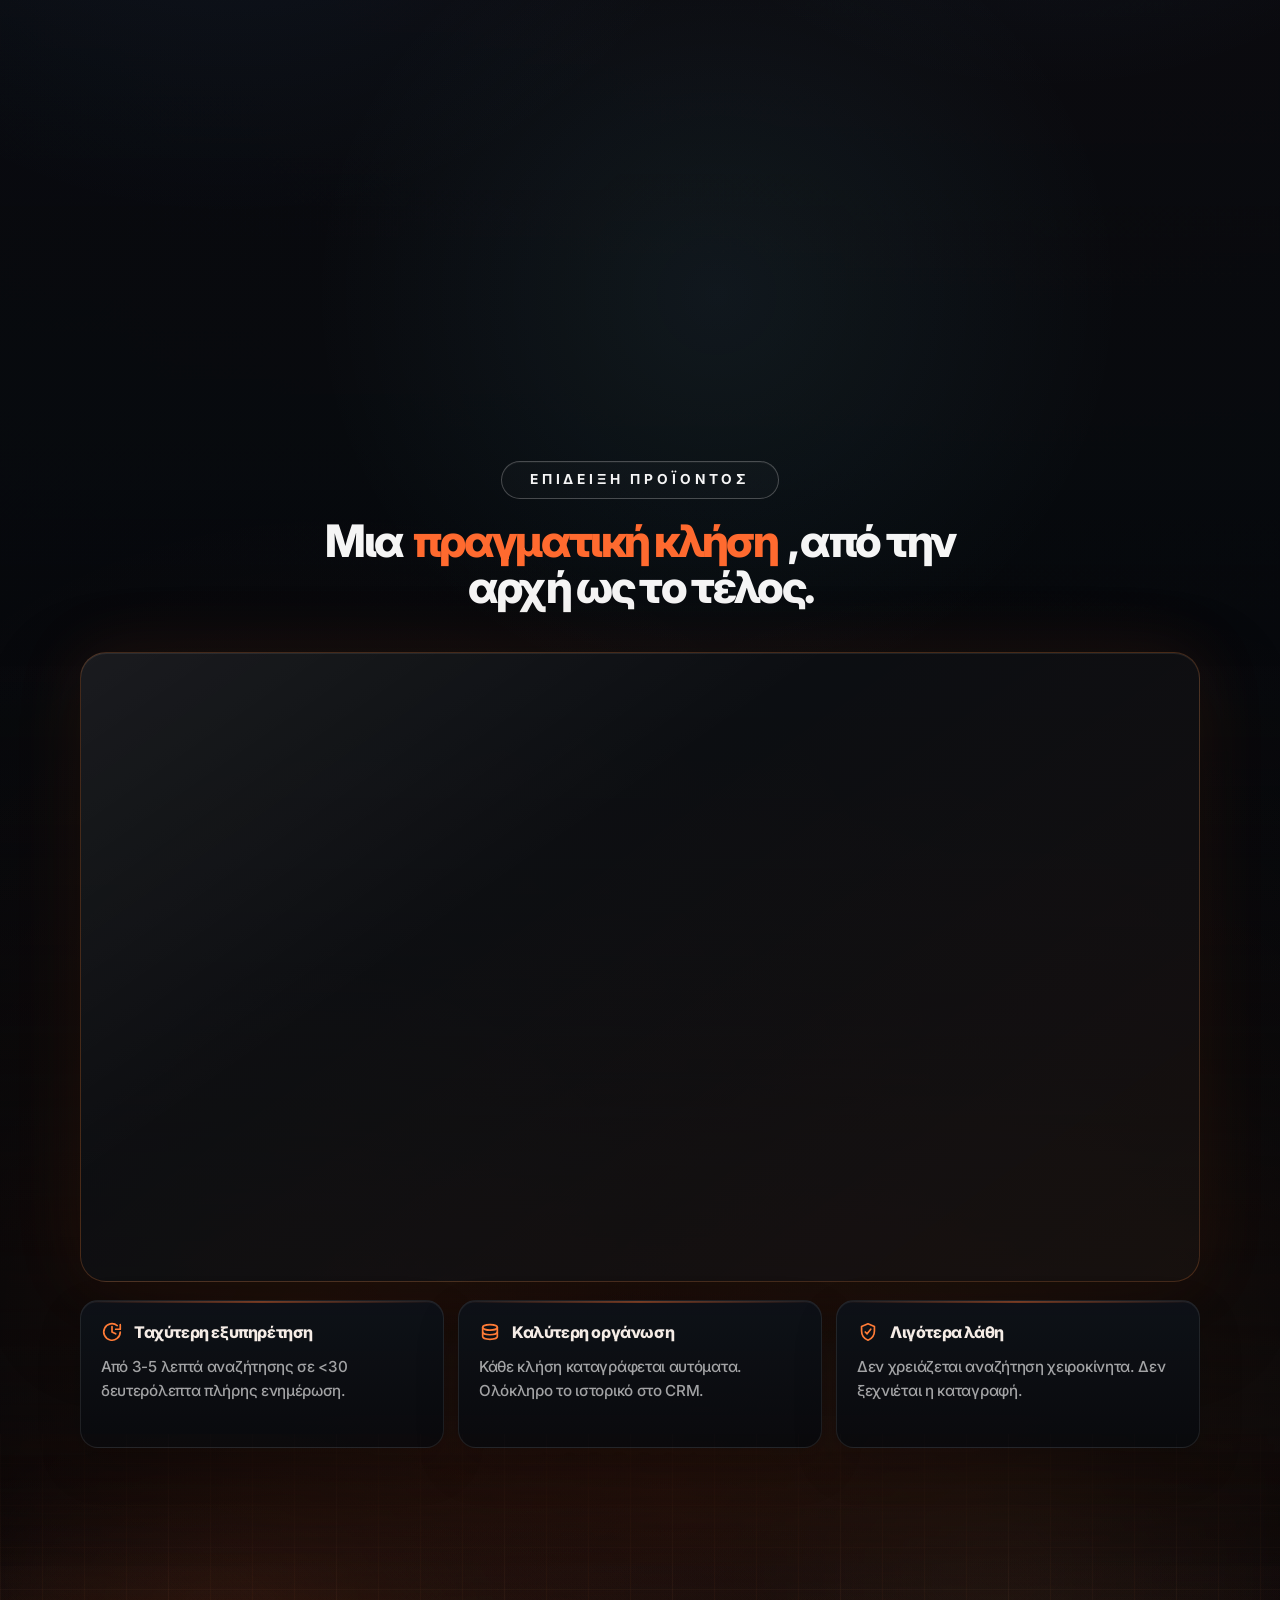
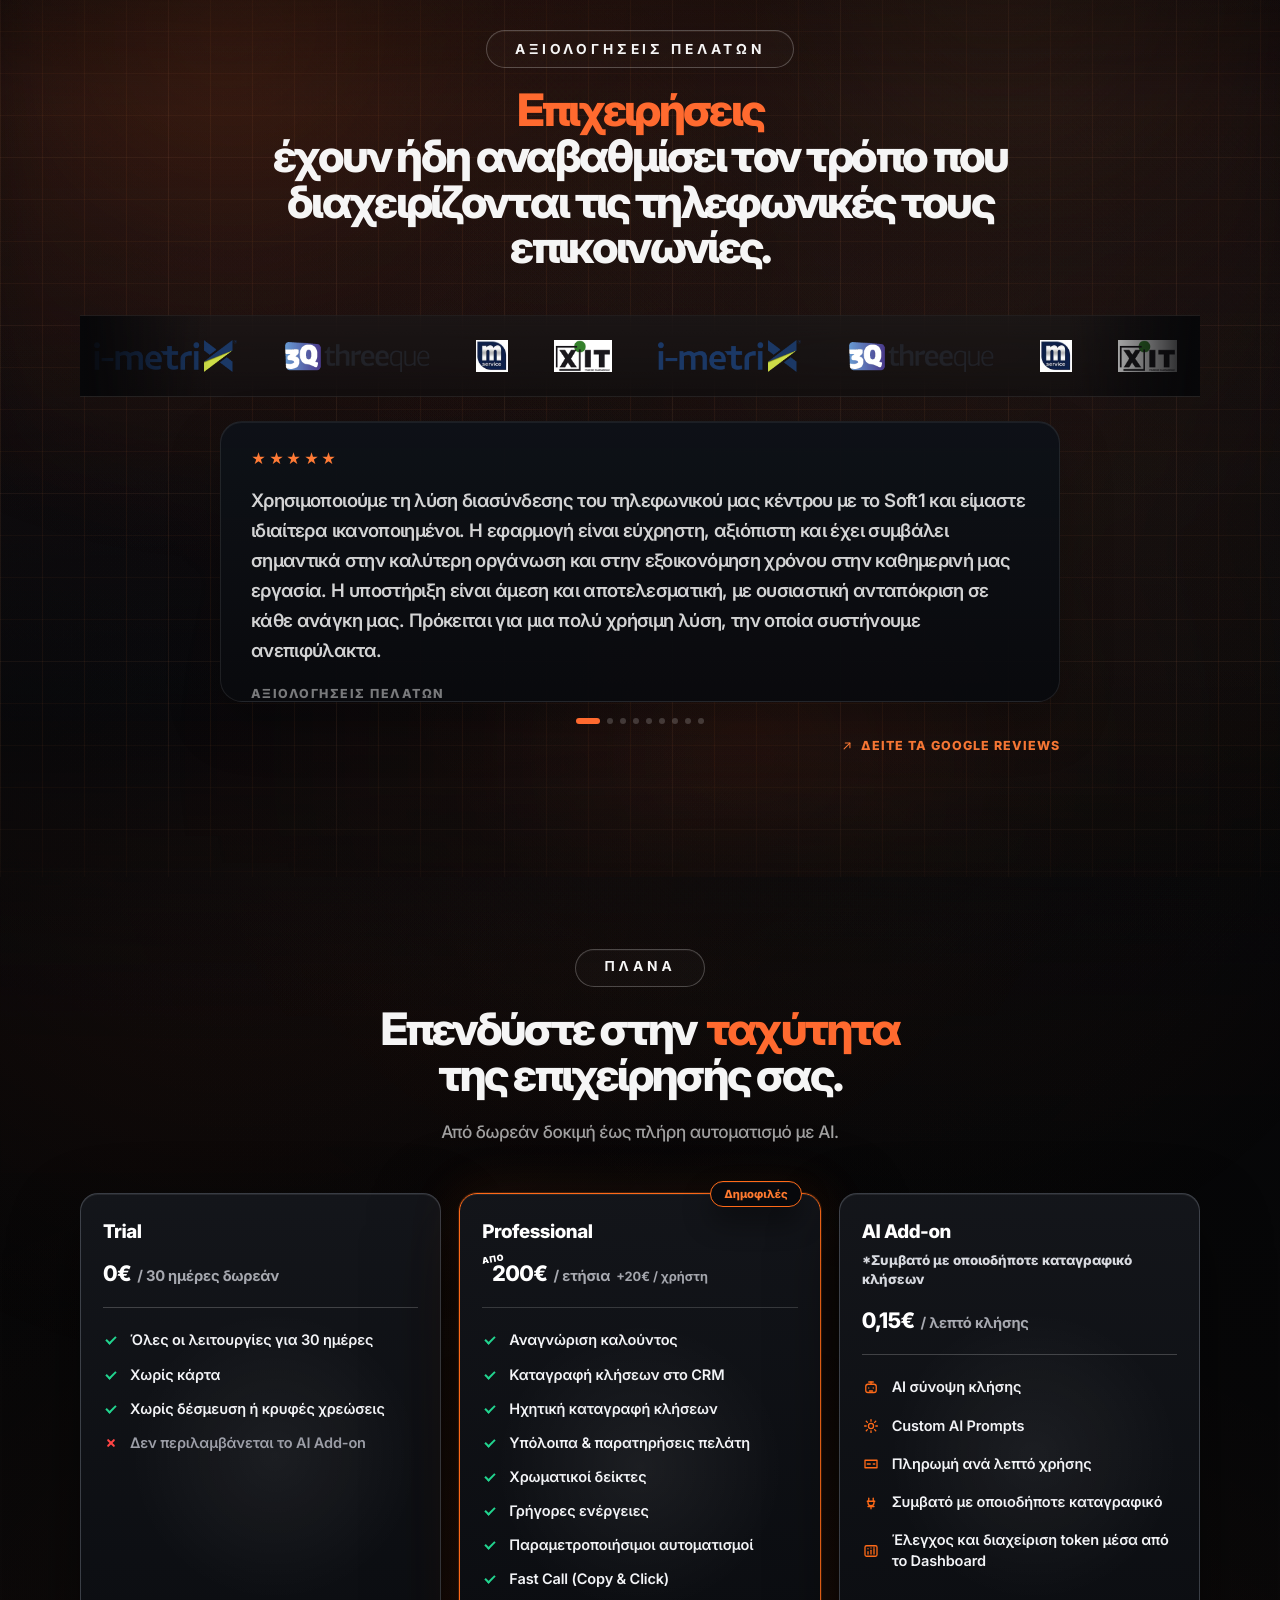
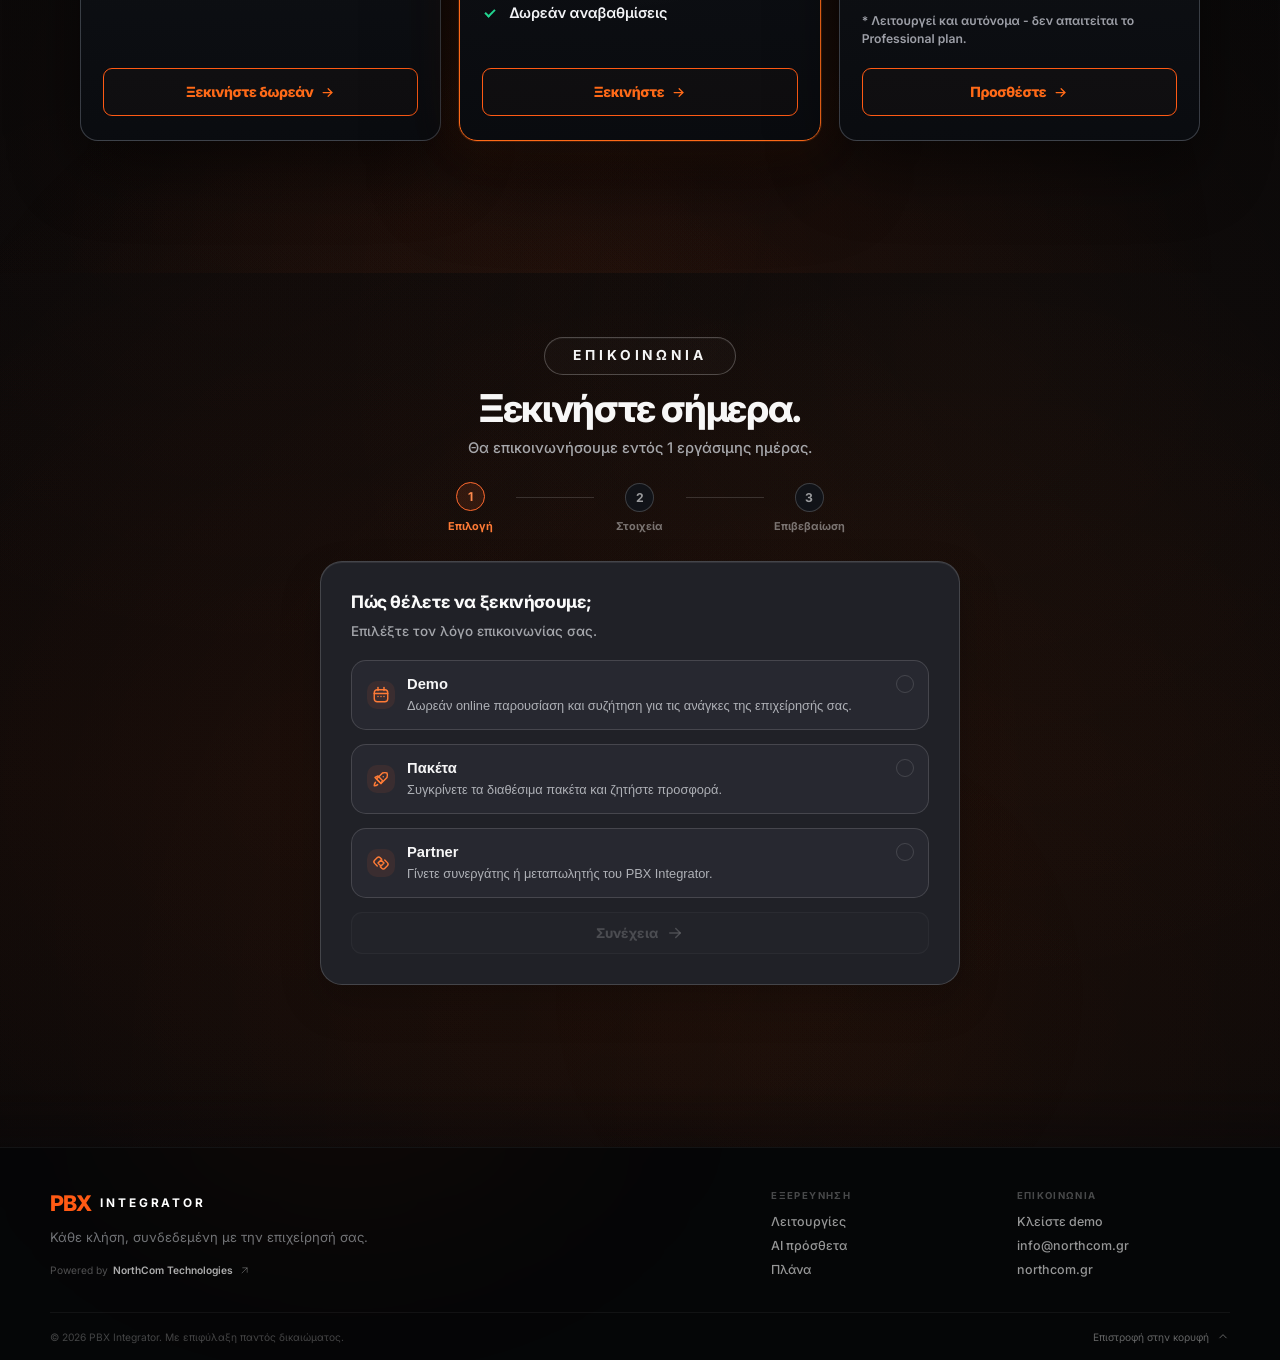
==== commit b31505b1: "</>" ====
--- a/index.html
+++ b/index.html
@@ -1301,9 +1301,13 @@
 
       if (typeof track.animate !== "function") return;
 
-      const tickerDuration = 30000;
+      // Constant speed rather than a constant duration: a fixed duration made the
+      // ticker scroll faster every time a logo was added to the folder, and made
+      // mobile and desktop run at different speeds.
+      const tickerPixelsPerSecond = 40;
       let tickerAnimation = null;
       let tickerDistance = 0;
+      let tickerDuration = 0;
 
       // Absolute pixels, resolved once. A percentage transform renders blank on
       // WebKit's promoted layer, and a var() read inside @keyframes made the
@@ -1314,9 +1318,12 @@
         const distance = Math.round(firstGroup.getBoundingClientRect().width);
         if (!distance || distance === tickerDistance) return;
 
-        const elapsed = Number(tickerAnimation?.currentTime) || 0;
+        const progress = tickerDuration
+          ? ((Number(tickerAnimation?.currentTime) || 0) % tickerDuration) / tickerDuration
+          : 0;
         tickerAnimation?.cancel();
         tickerDistance = distance;
+        tickerDuration = (distance / tickerPixelsPerSecond) * 1000;
         tickerAnimation = track.animate(
           [
             { transform: "translate3d(0, 0, 0)" },
@@ -1324,7 +1331,7 @@
           ],
           { duration: tickerDuration, iterations: Infinity, easing: "linear" },
         );
-        tickerAnimation.currentTime = elapsed % tickerDuration;
+        tickerAnimation.currentTime = progress * tickerDuration;
       };
 
       syncTicker();
--- a/styles.css
+++ b/styles.css
@@ -4256,9 +4256,16 @@
   flex-shrink: 0;
 }
 
+/* Each slot hugs its logo instead of being locked to one width. A fixed slot
+   makes the rhythm depend on aspect ratio: our logos run from 4.6:1 wordmarks
+   to a 1:1 square, so the square painted ~28px inside a 136px slot and left a
+   114px hole. Normalising on height and letting width follow keeps the spacing
+   between logos constant. */
 .social-proof__logo {
-  min-width: 154px;
+  min-width: 0;
   height: 42px;
+  padding: 0 14px;
+  flex: 0 0 auto;
   display: inline-flex;
   align-items: center;
   justify-content: center;
@@ -4270,8 +4277,9 @@
 
 .social-proof__logo img {
   display: block;
-  width: calc(100% - 24px);
-  height: calc(100% - 12px);
+  width: auto;
+  height: 32px;
+  max-width: 160px;
   object-fit: contain;
 }
 
@@ -6297,8 +6305,15 @@
   }
 
   .social-proof__logo {
-    min-width: 136px;
     height: 40px;
+    padding: 0 12px;
+  }
+
+  /* max-width stays clear of the widest wordmark (129px here) so nothing gets
+     letterboxed back into dead space. */
+  .social-proof__logo img {
+    height: 28px;
+    max-width: 140px;
   }
 
   .social-proof__review-stage {
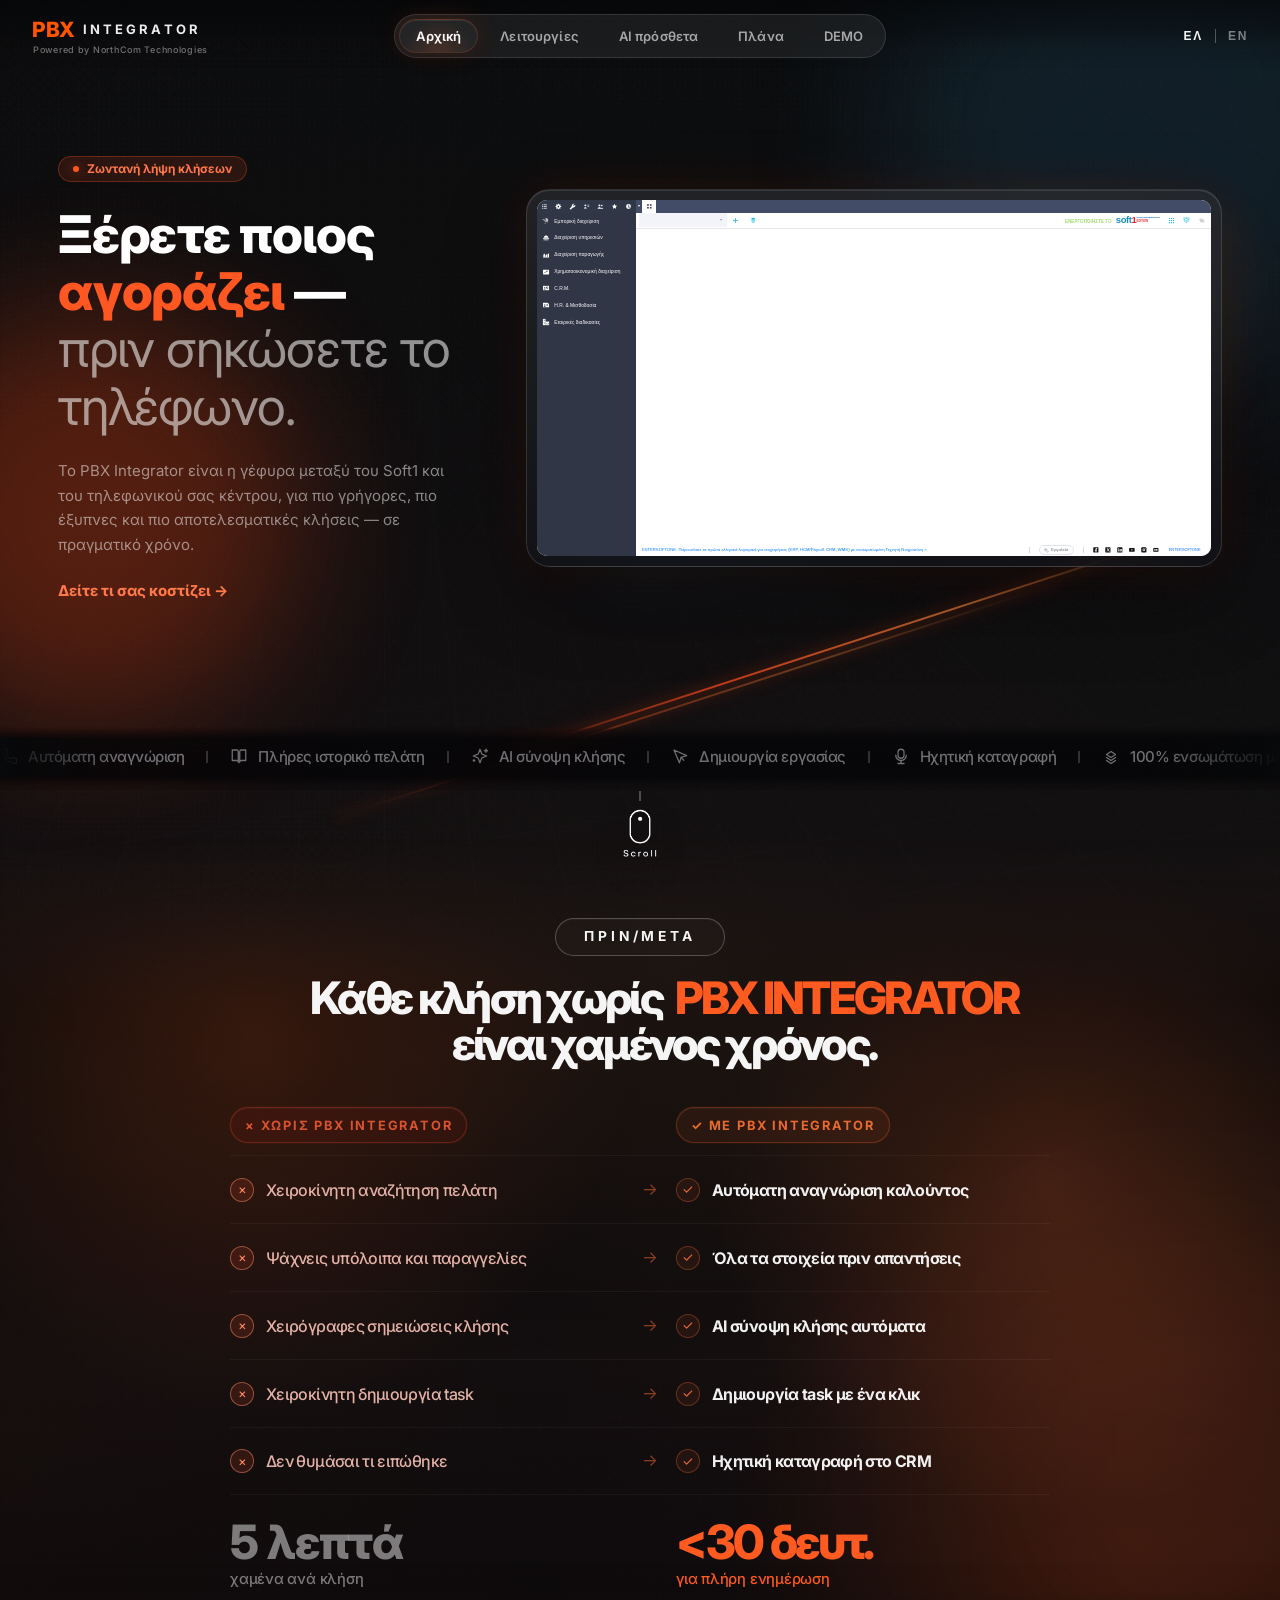
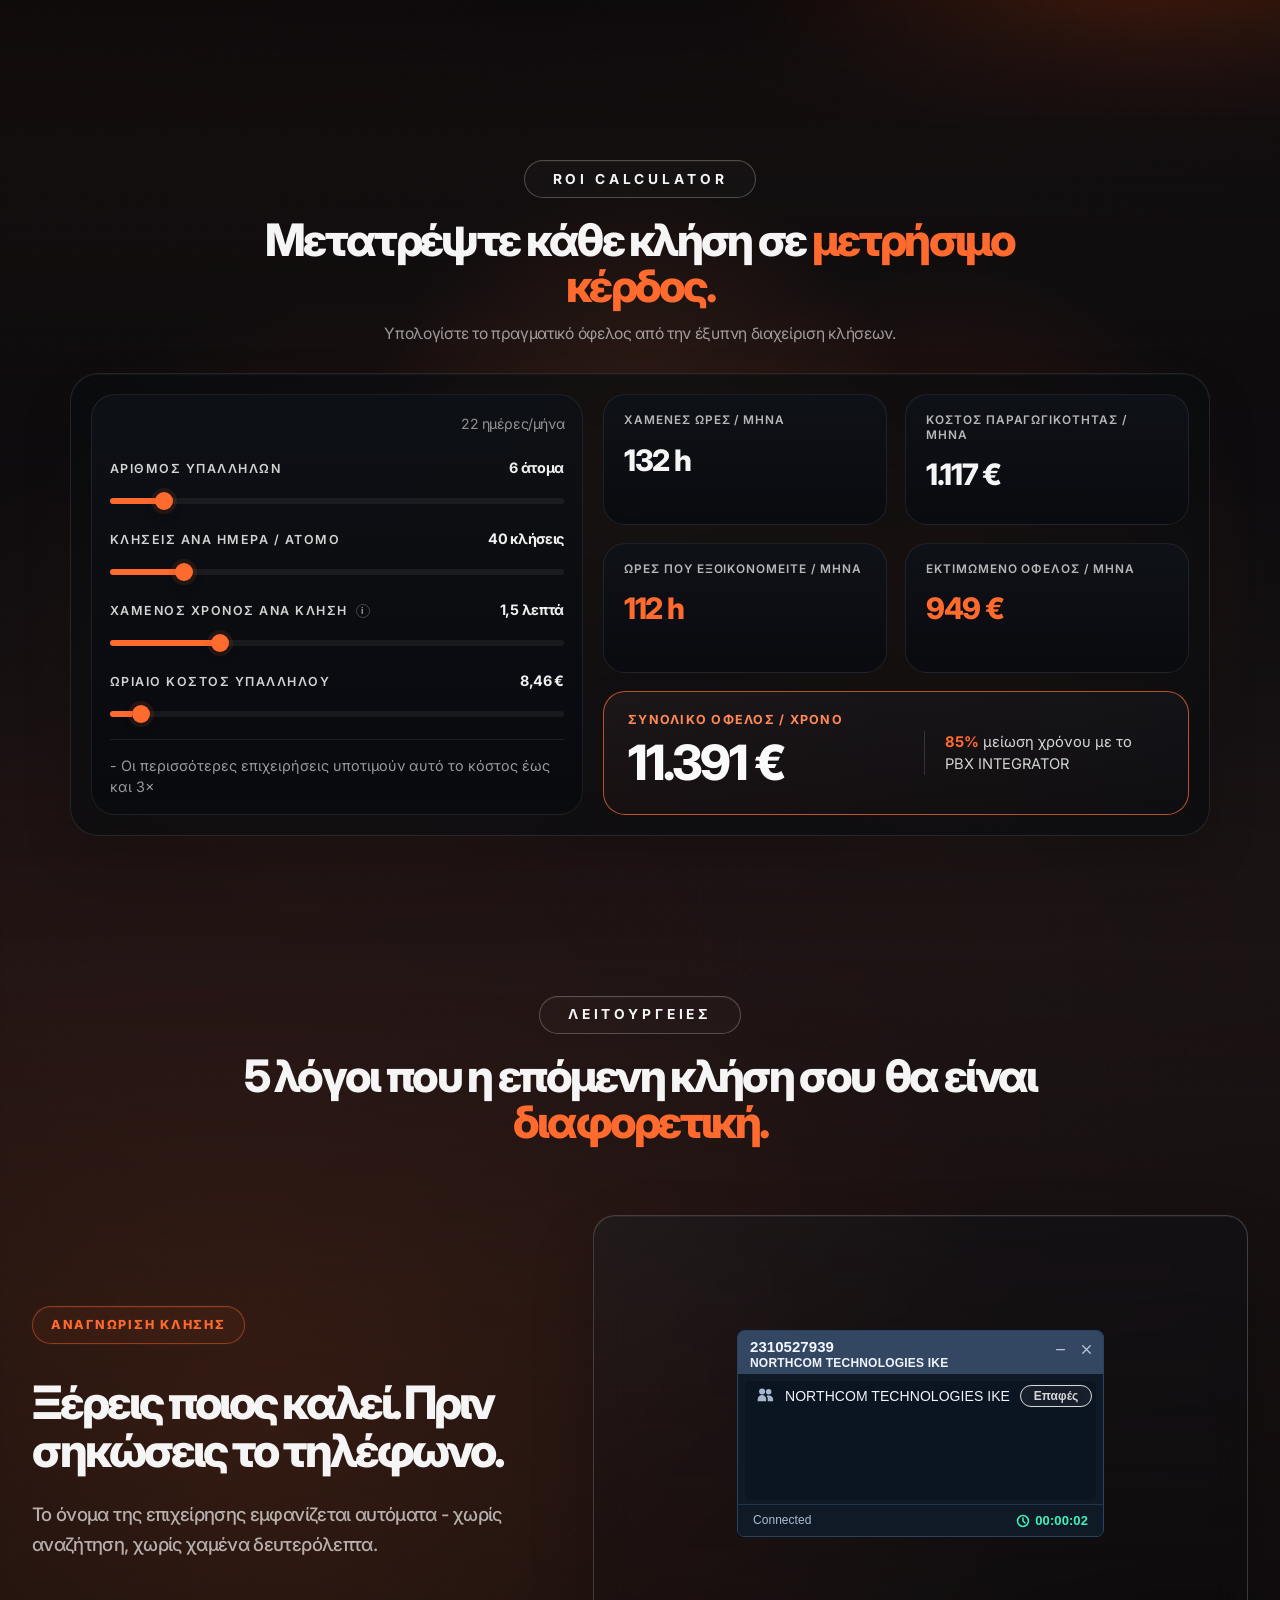
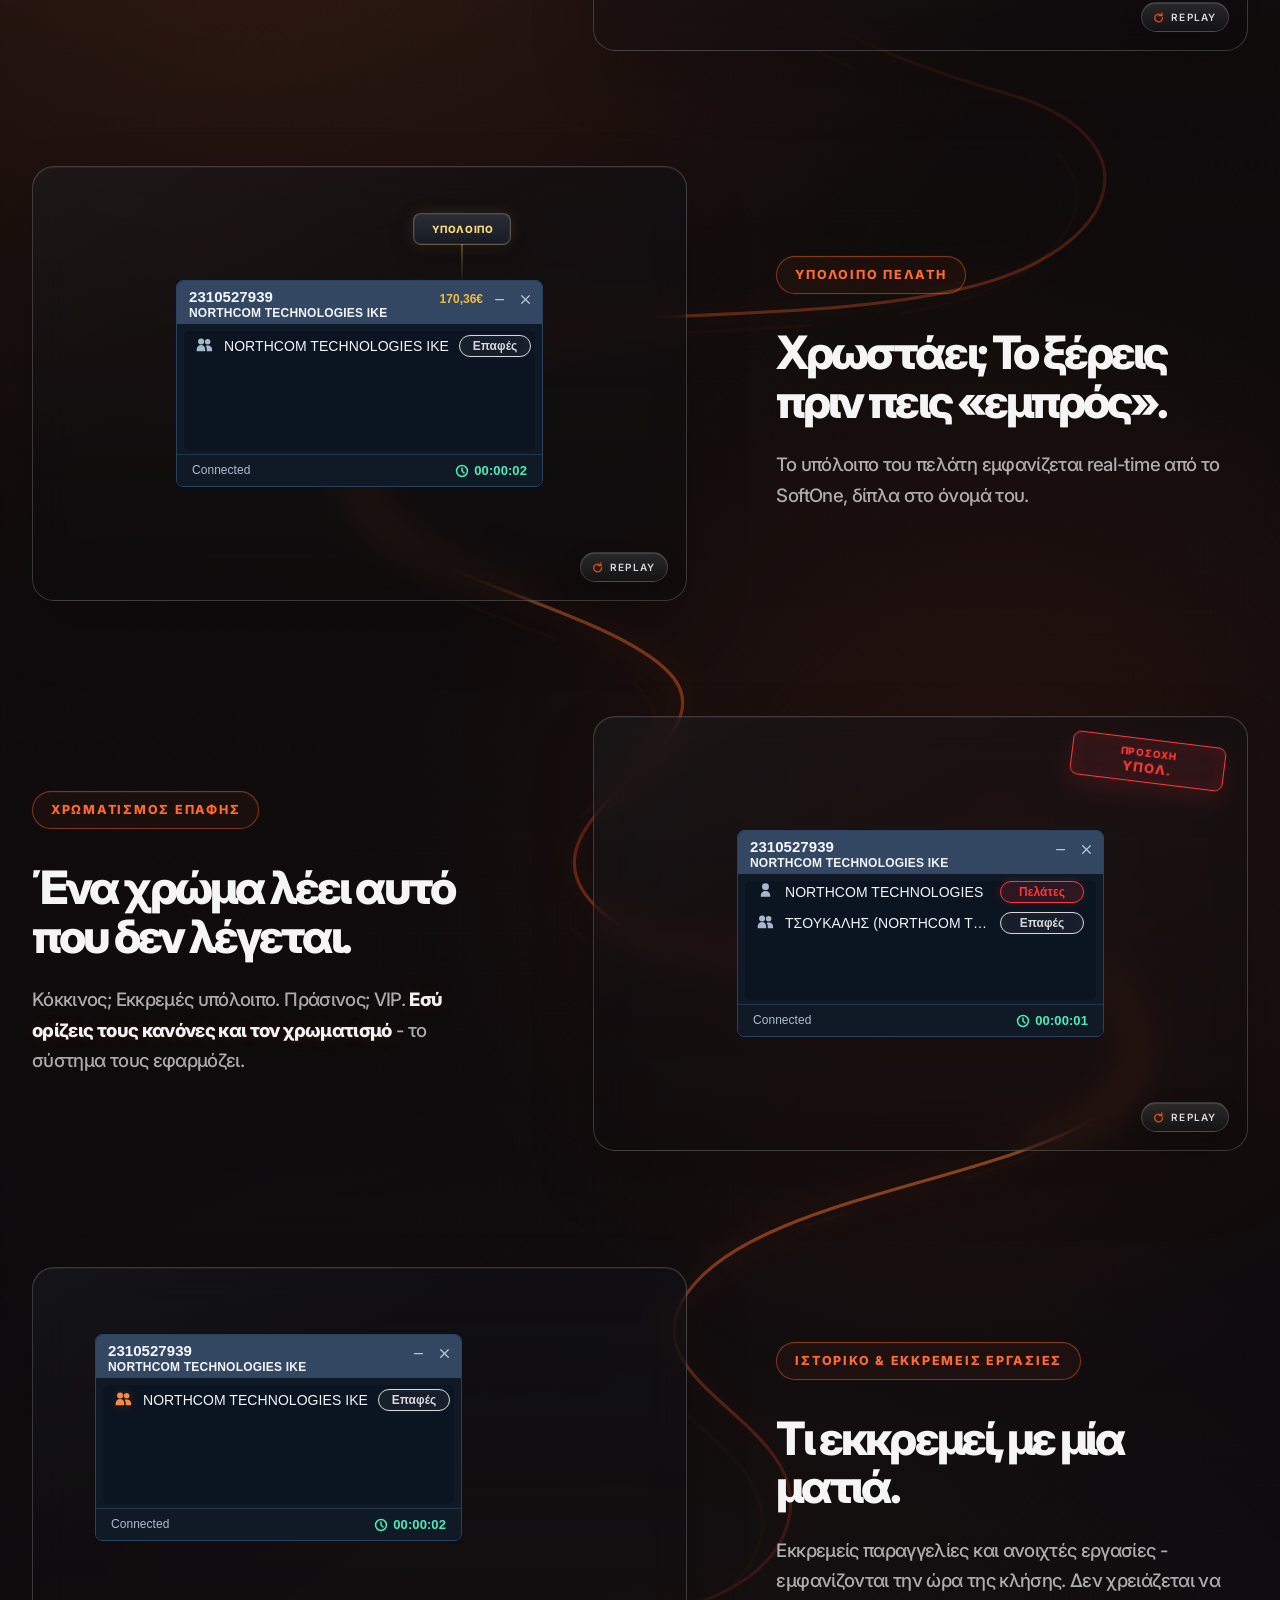
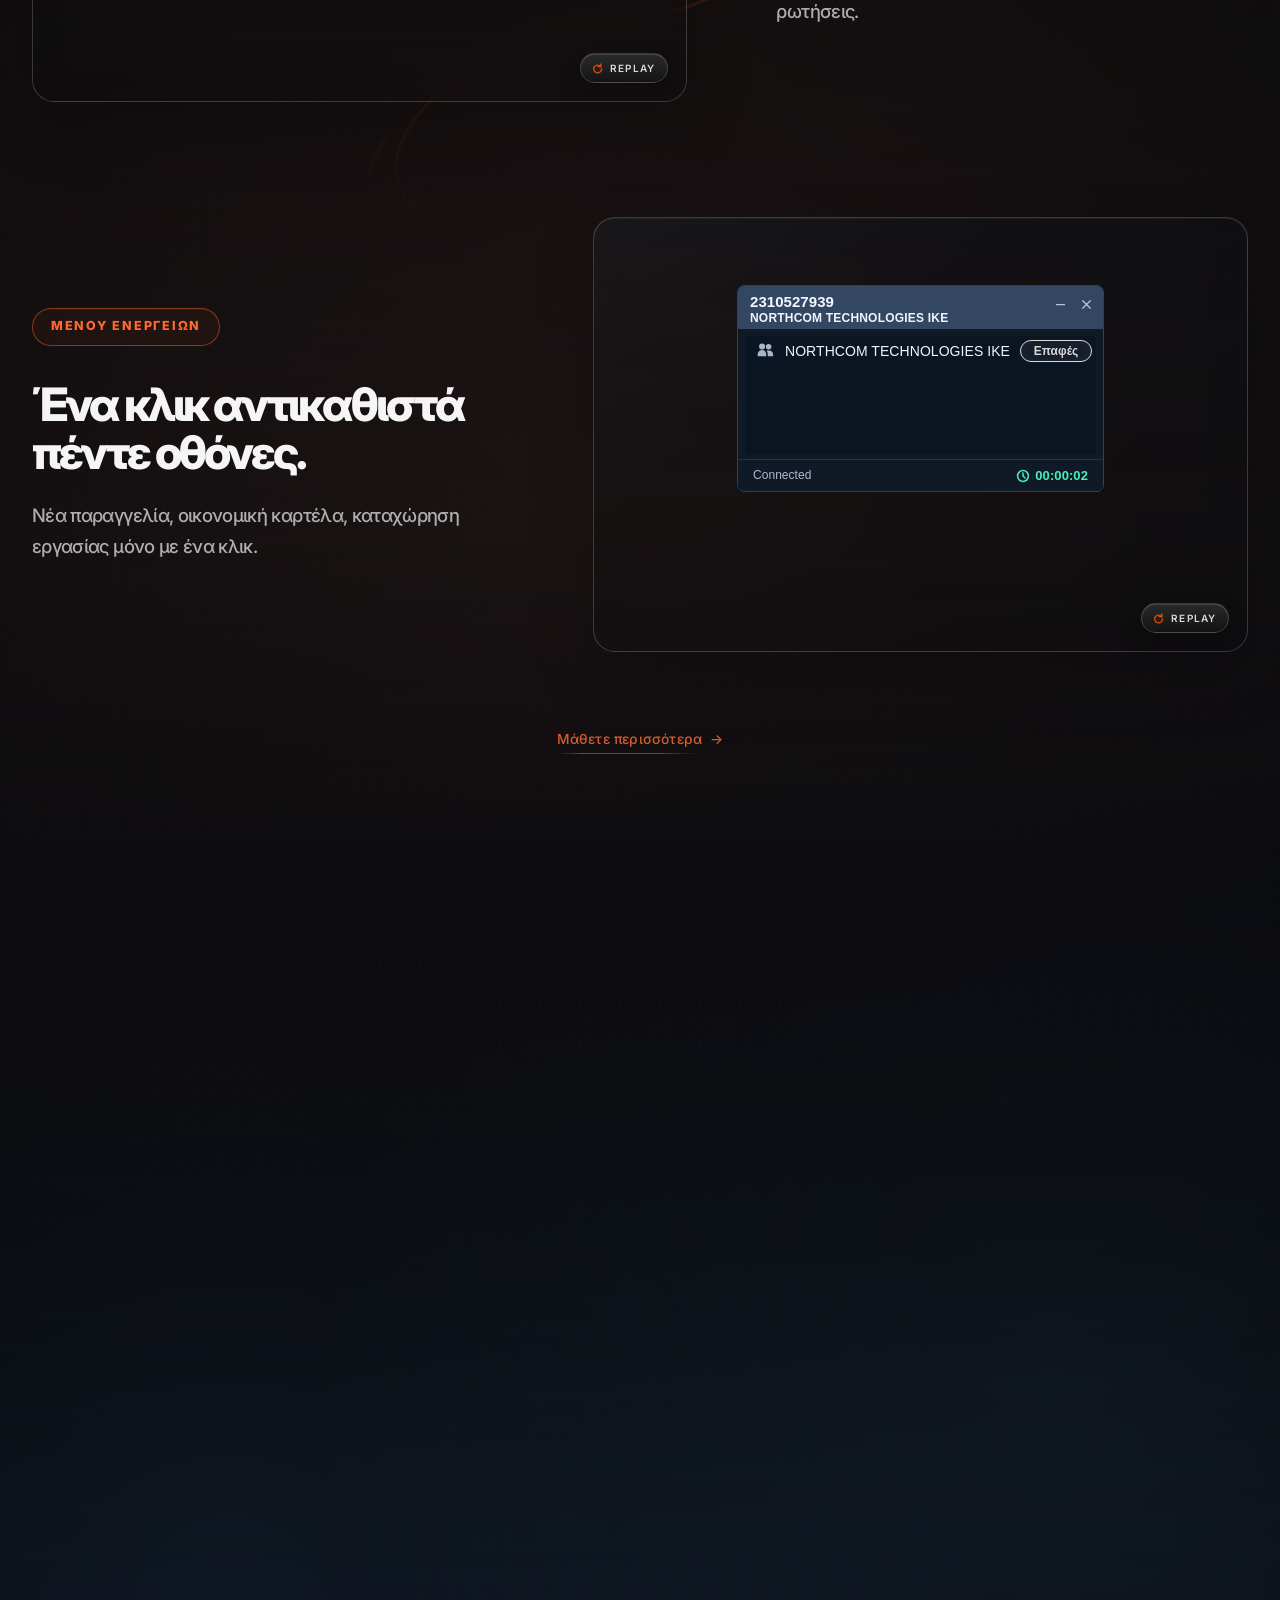
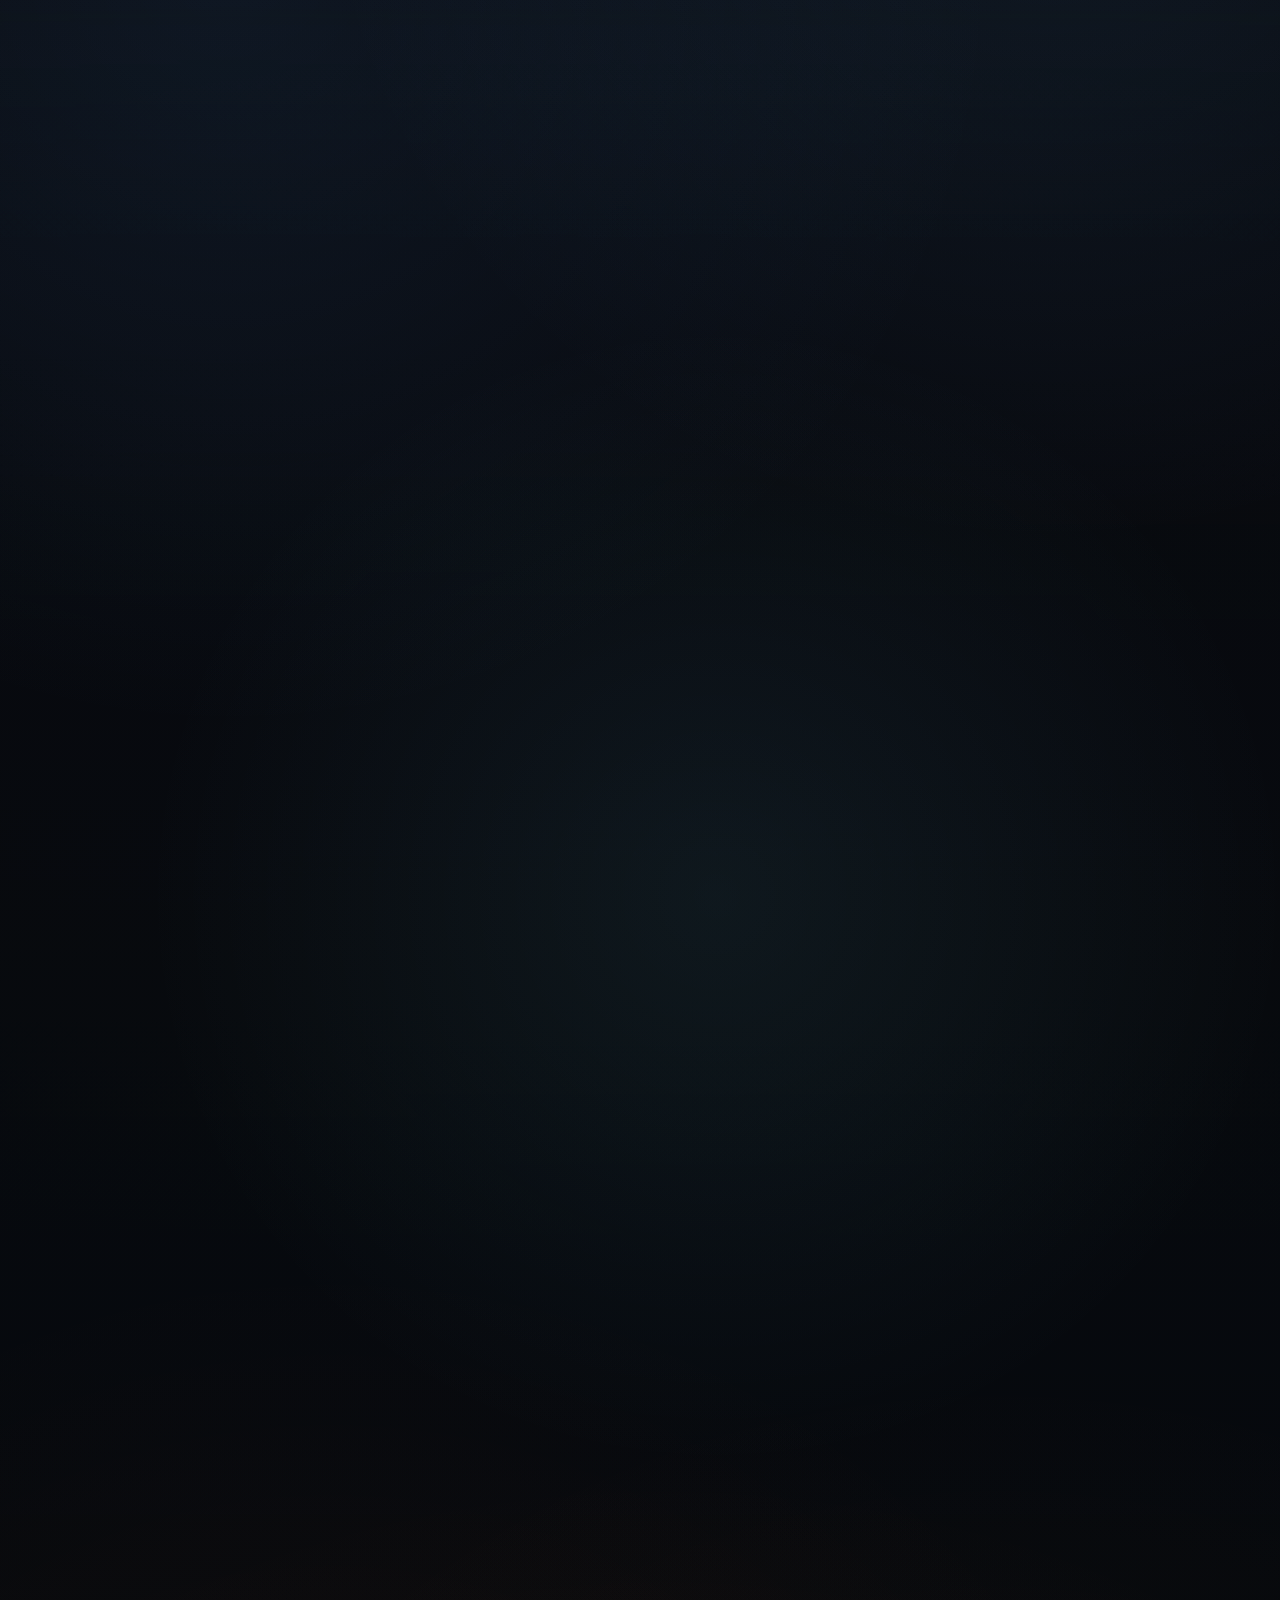
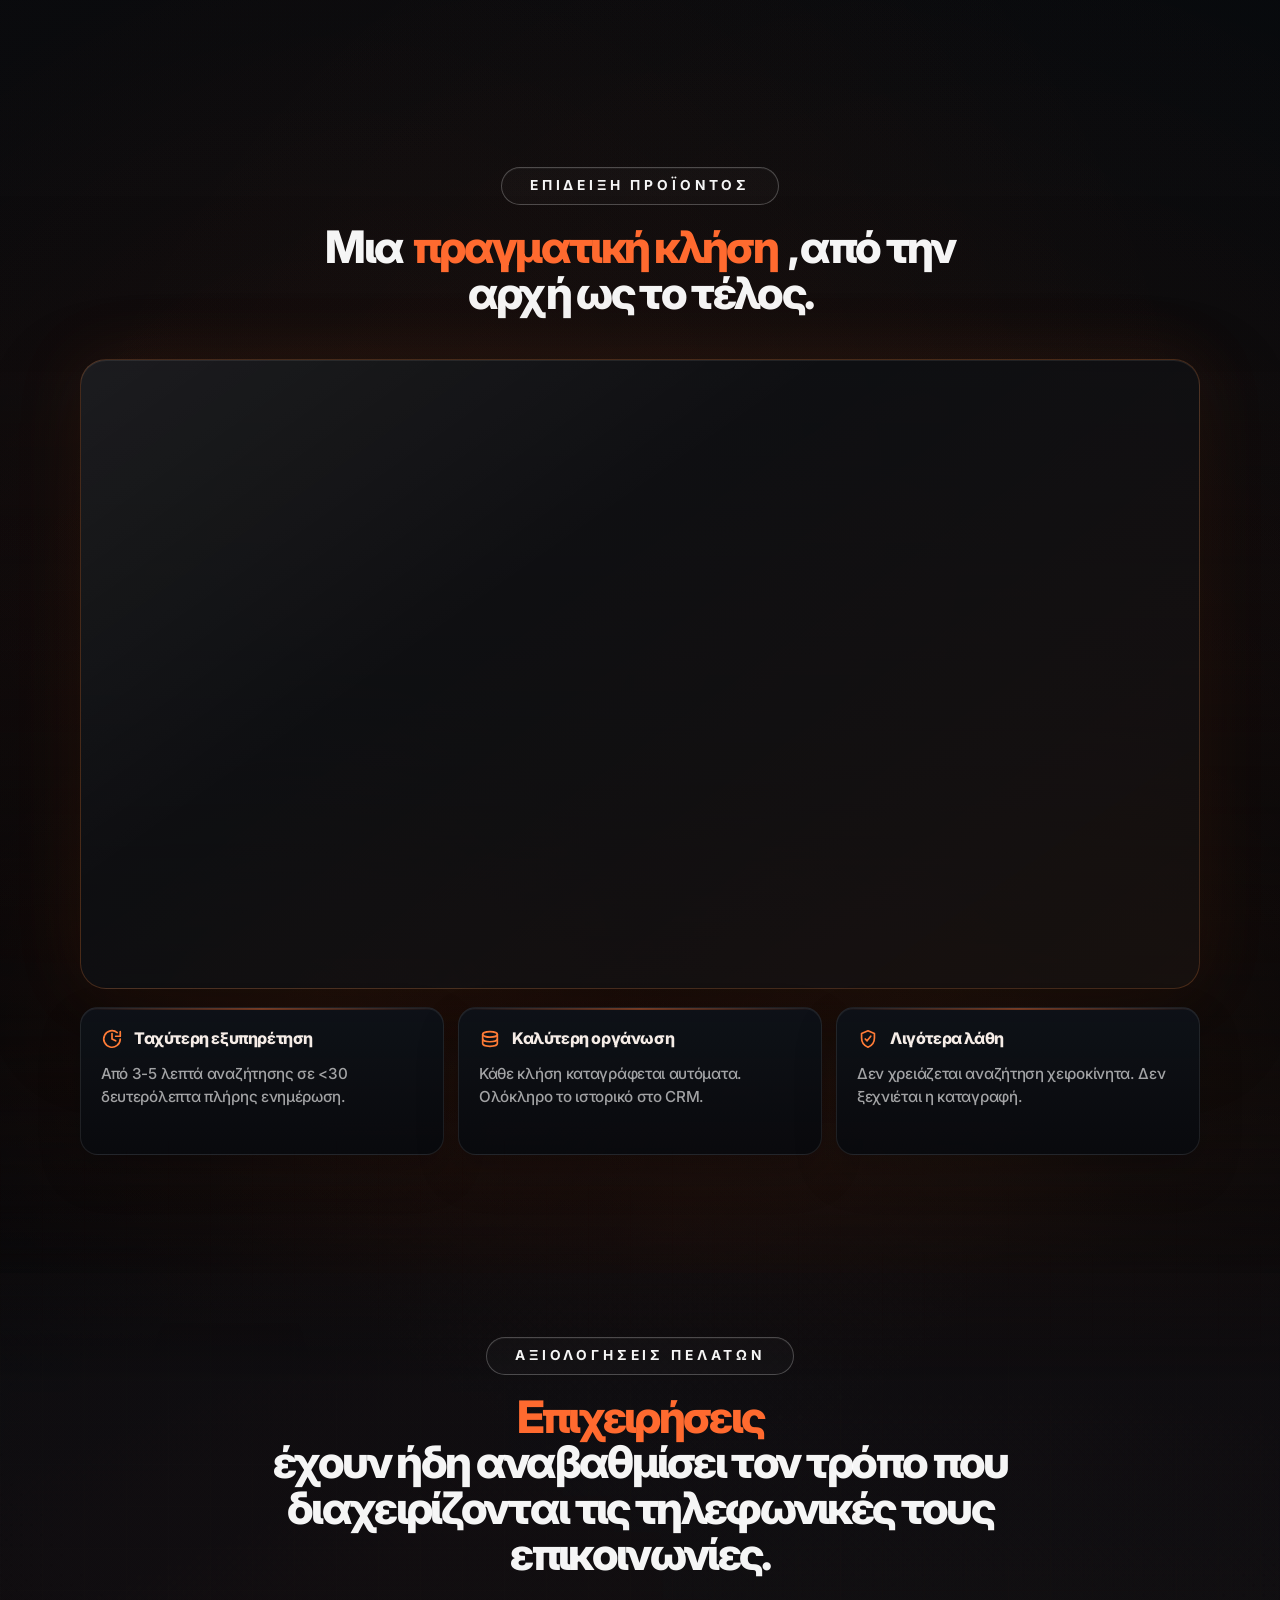
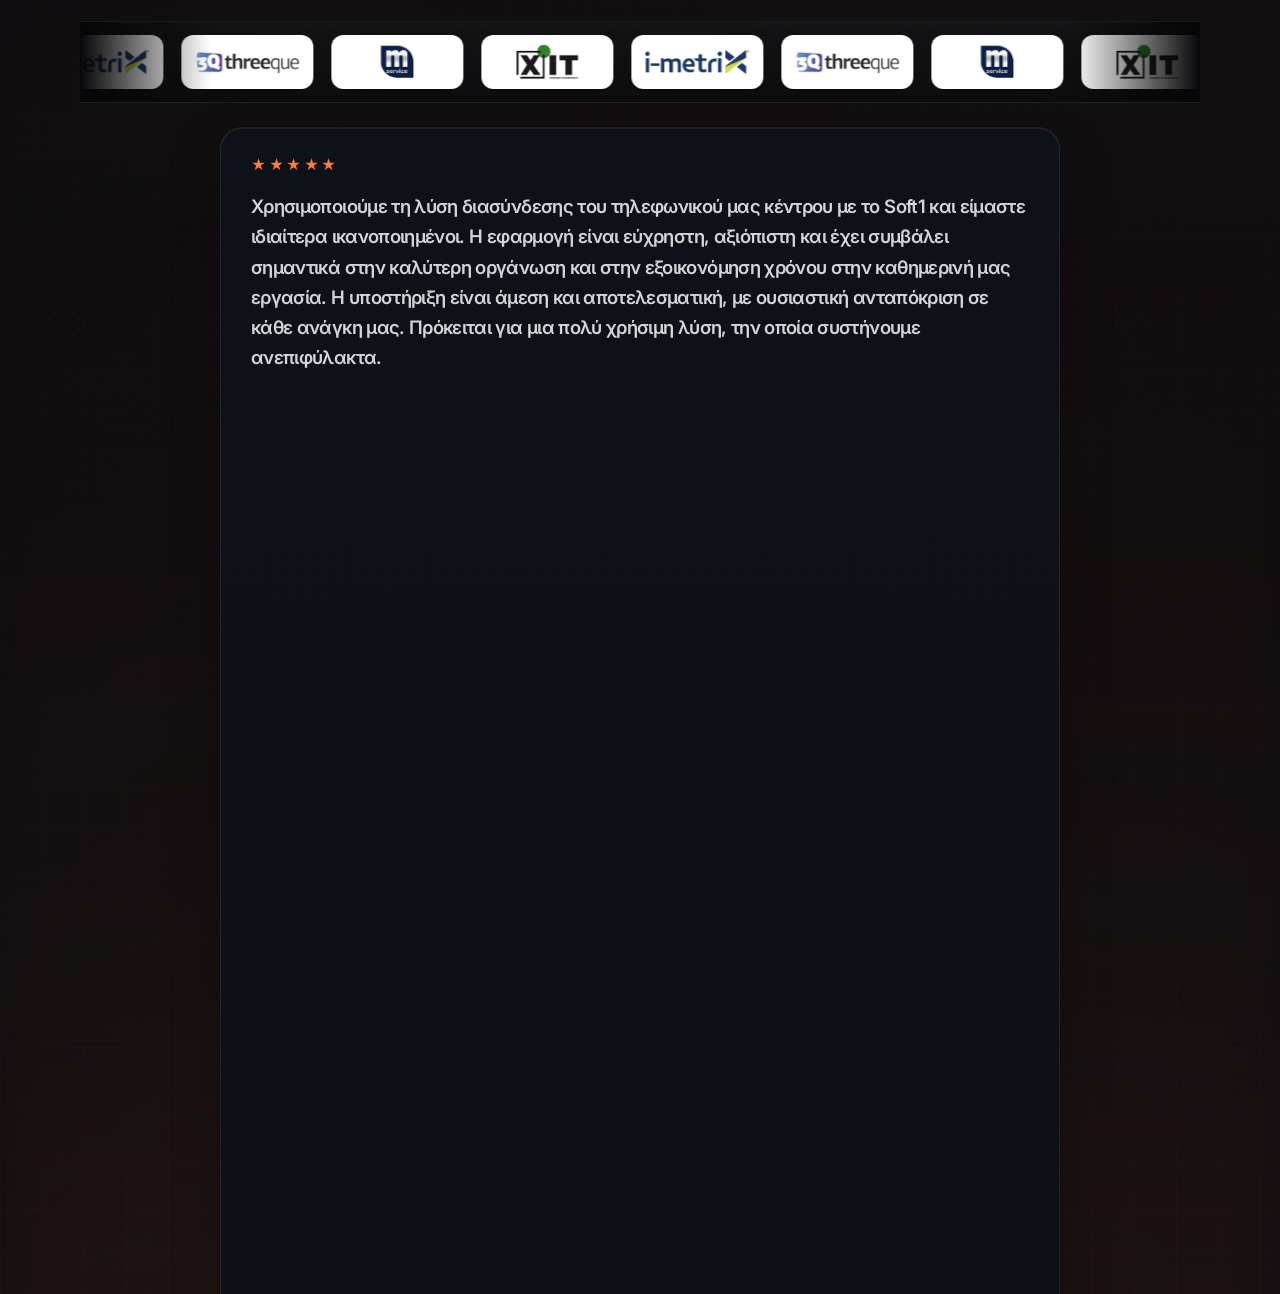
==== commit 82ab1115: "updated footer + social proof" ====
--- a/index.html
+++ b/index.html
@@ -1246,16 +1246,34 @@
 
         <nav class="site-footer__nav" aria-label="Footer navigation">
           <div class="site-footer__column">
-            <span class="site-footer__eyebrow" data-i18n="footerExplore">Εξερεύνηση</span>
-            <a href="#functions" data-i18n="navFeatures">Λειτουργίες</a>
-            <a href="#ai" data-i18n="navAi">AI πρόσθετα</a>
-            <a href="#plans" data-i18n="navPlans">Πλάνα</a>
+            <span class="site-footer__eyebrow" data-i18n="footerContact">Επικοινωνία</span>
+            <a class="site-footer__contact-link" href="mailto:info@northcom.gr">
+              <svg viewBox="0 0 24 24" aria-hidden="true"><rect x="3" y="5" width="18" height="14" rx="2"></rect><path d="m4 7 8 6 8-6"></path></svg>
+              <span>info@northcom.gr</span>
+            </a>
+            <a class="site-footer__contact-link" href="tel:+302310527939">
+              <svg viewBox="0 0 24 24" aria-hidden="true"><path d="M7.2 3.5 10 7.2 8.4 9.4a15.2 15.2 0 0 0 6.2 6.2l2.2-1.6 3.7 2.8-.8 3.1c-.2.7-.9 1.2-1.7 1.1C10.3 20.1 3.9 13.7 3 6c-.1-.8.4-1.5 1.1-1.7l3.1-.8Z"></path></svg>
+              <span>+30 2310 527 939</span>
+            </a>
+            <a class="site-footer__contact-link" href="tel:+302312315155">
+              <svg viewBox="0 0 24 24" aria-hidden="true"><path d="M7.2 3.5 10 7.2 8.4 9.4a15.2 15.2 0 0 0 6.2 6.2l2.2-1.6 3.7 2.8-.8 3.1c-.2.7-.9 1.2-1.7 1.1C10.3 20.1 3.9 13.7 3 6c-.1-.8.4-1.5 1.1-1.7l3.1-.8Z"></path></svg>
+              <span>+30 2312 315 155</span>
+            </a>
+            <a class="site-footer__contact-link" href="tel:+306947696300">
+              <svg viewBox="0 0 24 24" aria-hidden="true"><path d="M7.2 3.5 10 7.2 8.4 9.4a15.2 15.2 0 0 0 6.2 6.2l2.2-1.6 3.7 2.8-.8 3.1c-.2.7-.9 1.2-1.7 1.1C10.3 20.1 3.9 13.7 3 6c-.1-.8.4-1.5 1.1-1.7l3.1-.8Z"></path></svg>
+              <span>+30 6947 696 300</span>
+            </a>
           </div>
           <div class="site-footer__column">
-            <span class="site-footer__eyebrow" data-i18n="footerContact">Επικοινωνία</span>
-            <a href="#contact" data-i18n="footerBookDemo">Κλείστε demo</a>
-            <a href="mailto:info@northcom.gr">info@northcom.gr</a>
-            <a href="https://northcom.gr" target="_blank" rel="noopener noreferrer">northcom.gr</a>
+            <span class="site-footer__eyebrow" data-i18n="footerOffice">Έδρα</span>
+            <a class="site-footer__contact-link" href="https://maps.google.com/?q=Γιαννιτσών+31,+54627+Θεσσαλονίκη" target="_blank" rel="noopener noreferrer">
+              <svg viewBox="0 0 24 24" aria-hidden="true"><path d="M20 10c0 5-8 11-8 11S4 15 4 10a8 8 0 1 1 16 0Z"></path><circle cx="12" cy="10" r="2.5"></circle></svg>
+              <span data-i18n="footerAddress">Γιαννιτσών 31, 54627 Θεσσαλονίκη</span>
+            </a>
+            <a class="site-footer__contact-link" href="https://northcom.gr" target="_blank" rel="noopener noreferrer">
+              <svg viewBox="0 0 24 24" aria-hidden="true"><circle cx="12" cy="12" r="9"></circle><path d="M3 12h18M12 3a14 14 0 0 1 0 18M12 3a14 14 0 0 0 0 18"></path></svg>
+              <span>northcom.gr</span>
+            </a>
           </div>
         </nav>
       </div>
@@ -2129,6 +2147,8 @@
         footerExplore: "Εξερεύνηση",
         footerContact: "Επικοινωνία",
         footerBookDemo: "Κλείστε demo",
+        footerOffice: "Έδρα",
+        footerAddress: "Γιαννιτσών 31, 54627 Θεσσαλονίκη",
         footerRights: "Με επιφύλαξη παντός δικαιώματος.",
         footerBackTop: "Επιστροφή στην κορυφή",
         contactFullName: "Ονοματεπώνυμο *",
@@ -2420,6 +2440,8 @@
         footerExplore: "Explore",
         footerContact: "Contact",
         footerBookDemo: "Book a demo",
+        footerOffice: "Office",
+        footerAddress: "31 Giannitson Street, 54627 Thessaloniki, Greece",
         footerRights: "All rights reserved.",
         footerBackTop: "Back to top",
         contactFullName: "Full name *",
--- a/styles.css
+++ b/styles.css
@@ -195,8 +195,8 @@
 }
 
 /* Backdrop lives on a pseudo-element so it can be masked to a soft fade instead of
-   the hard bottom edge a full-height background leaves. No blur — just a gentle,
-   low-contrast gradient that trails off before the header ends. */
+   the hard bottom edge a full-height background leaves. Just a gentle, low-contrast
+   gradient that trails off before the header ends; mobile adds a light blur on top. */
 .header::before {
   content: "";
   position: absolute;
@@ -4256,20 +4256,27 @@
   flex-shrink: 0;
 }
 
-/* Each slot hugs its logo instead of being locked to one width. A fixed slot
-   makes the rhythm depend on aspect ratio: our logos run from 4.6:1 wordmarks
-   to a 1:1 square, so the square painted ~28px inside a 136px slot and left a
-   114px hole. Normalising on height and letting width follow keeps the spacing
-   between logos constant. */
+/* Every logo sits on the same white plate. The four files are two different
+   kinds: i-metrix and logo.png are transparent with dark ink that all but
+   vanished on the dark bar, while m-service and xit are opaque with white
+   backgrounds that read as bare white blocks. A white plate fixes both at
+   once — the dark ink becomes legible and the white backgrounds melt into
+   the plate. Identical plates also keep the ticker rhythm exactly even, since
+   the slot no longer depends on each logo's aspect ratio. */
 .social-proof__logo {
-  min-width: 0;
-  height: 42px;
-  padding: 0 14px;
+  width: 132px;
+  height: 54px;
+  padding: 9px 14px;
   flex: 0 0 auto;
   display: inline-flex;
   align-items: center;
   justify-content: center;
-  color: rgba(255, 255, 255, 0.42);
+  border-radius: 12px;
+  background: #fff;
+  box-shadow:
+    0 1px 2px rgba(0, 0, 0, 0.3),
+    0 8px 20px rgba(0, 0, 0, 0.16);
+  color: rgba(17, 19, 24, 0.6);
   font-size: 0.78rem;
   font-weight: 800;
   letter-spacing: 0.11em;
@@ -4278,8 +4285,9 @@
 .social-proof__logo img {
   display: block;
   width: auto;
-  height: 32px;
-  max-width: 160px;
+  height: auto;
+  max-width: 100%;
+  max-height: 100%;
   object-fit: contain;
 }
 
@@ -4340,6 +4348,7 @@
 
 .social-proof__review span {
   display: inline-flex;
+  visibility: hidden;
   margin-top: 20px;
   color: rgba(255, 255, 255, 0.46);
   font-size: 0.78rem;
@@ -4492,7 +4501,7 @@
   position: relative;
   isolation: isolate;
   overflow: hidden;
-  color: rgba(255, 255, 255, 0.7);
+  color: rgba(255, 255, 255, 0.58);
   background: #050607;
   border-top: 1px solid rgba(255, 255, 255, 0.055);
 }
@@ -4505,7 +4514,7 @@
   width: 440px;
   height: 260px;
   border-radius: 50%;
-  background: rgba(255, 85, 0, 0.065);
+  background: rgba(255, 85, 0, 0.035);
   filter: blur(120px);
   pointer-events: none;
 }
@@ -4518,8 +4527,8 @@
 .site-footer__top {
   display: grid;
   grid-template-columns: minmax(280px, 1.35fr) 1fr;
-  gap: clamp(48px, 8vw, 110px);
-  padding: 42px 0 34px;
+  gap: clamp(18px, 3vw, 36px);
+  padding: 14px 0 10px;
 }
 
 .site-footer__brand {
@@ -4536,22 +4545,22 @@
 
 .site-footer__logo-mark {
   color: #ff5a14;
-  font-size: 1.35rem;
+  font-size: 1.18rem;
   font-weight: 800;
   letter-spacing: -0.04em;
 }
 
 .site-footer__logo-name {
-  font-size: 0.74rem;
+  font-size: 0.68rem;
   font-weight: 700;
   letter-spacing: 0.24em;
 }
 
 .site-footer__brand > p {
   max-width: 370px;
-  margin-top: 12px;
+  margin-top: 8px;
   color: rgba(238, 242, 248, 0.46);
-  font-size: 0.82rem;
+  font-size: 0.76rem;
   line-height: 1.5;
 }
 
@@ -4559,7 +4568,7 @@
   display: inline-flex;
   align-items: center;
   gap: 5px;
-  margin-top: 16px;
+  margin-top: 10px;
   color: rgba(255, 255, 255, 0.3);
   font-size: 0.64rem;
   text-decoration: none;
@@ -4573,14 +4582,18 @@
 .site-footer__nav {
   display: grid;
   grid-template-columns: repeat(2, minmax(130px, 1fr));
-  gap: 32px;
+  gap: 24px;
 }
 
 .site-footer__column {
   display: flex;
   flex-direction: column;
   align-items: flex-start;
-  gap: 9px;
+  gap: 5px;
+}
+
+.site-footer__column .site-footer__eyebrow {
+  margin-bottom: 1px;
 }
 
 .site-footer__eyebrow {
@@ -4594,7 +4607,7 @@
 
 .site-footer__column a {
   color: rgba(255, 255, 255, 0.58);
-  font-size: 0.78rem;
+  font-size: 0.73rem;
   font-weight: 500;
   text-decoration: none;
   transition: color 180ms ease, transform 180ms ease;
@@ -4602,8 +4615,31 @@
 
 .site-footer__column a:hover { color: #fff; transform: translateX(3px); }
 
+.site-footer__contact-link {
+  display: inline-flex;
+  align-items: center;
+  gap: 7px;
+  line-height: 1.25;
+}
+
+.site-footer__contact-link[href^="tel:"] {
+  font: 500 0.73rem/1.25 Inter, -apple-system, BlinkMacSystemFont, "Segoe UI", sans-serif !important;
+  letter-spacing: 0.01em;
+}
+
+.site-footer__contact-link svg {
+  width: 14px;
+  height: 14px;
+  flex: 0 0 14px;
+  fill: none;
+  stroke: rgba(255, 106, 24, 0.68);
+  stroke-width: 1.65;
+  stroke-linecap: round;
+  stroke-linejoin: round;
+}
+
 .site-footer__bottom {
-  min-height: 48px;
+  min-height: 32px;
   display: flex;
   align-items: center;
   justify-content: space-between;
@@ -4627,13 +4663,13 @@
 
 @media (max-width: 720px) {
   .site-footer__inner { width: min(100% - 40px, 1180px); }
-  .site-footer__top { grid-template-columns: 1fr; gap: 34px; padding: 38px 0 30px; }
-  .site-footer__nav { gap: 24px; }
-  .site-footer__bottom { align-items: flex-start; flex-direction: column; gap: 10px; padding: 15px 0 18px; }
+  .site-footer__top { grid-template-columns: 1fr; gap: 10px; padding: 15px 0 11px; }
+  .site-footer__nav { gap: 20px; }
+  .site-footer__bottom { align-items: flex-start; flex-direction: column; gap: 5px; padding: 8px 0 9px; }
 }
 
 @media (max-width: 420px) {
-  .site-footer__nav { grid-template-columns: 1fr; gap: 38px; }
+  .site-footer__nav { grid-template-columns: 1fr; gap: 24px; }
 }
 
 .plans__inner {
@@ -5915,6 +5951,14 @@
     gap: 12px;
   }
 
+  /* The mask above also clips the backdrop-filter, so the blur fades out on the same
+     curve as the gradient rather than ending in a hard line. Kept to mobile: on desktop
+     the header sits over the hero, which is already soft enough to read against. */
+  .header::before {
+    backdrop-filter: blur(8px);
+    -webkit-backdrop-filter: blur(8px);
+  }
+
   .nav-toggle {
     display: inline-flex;
   }
@@ -6305,15 +6349,10 @@
   }
 
   .social-proof__logo {
-    height: 40px;
-    padding: 0 12px;
-  }
-
-  /* max-width stays clear of the widest wordmark (129px here) so nothing gets
-     letterboxed back into dead space. */
-  .social-proof__logo img {
-    height: 28px;
-    max-width: 140px;
+    width: 112px;
+    height: 46px;
+    padding: 8px 12px;
+    border-radius: 10px;
   }
 
   .social-proof__review-stage {
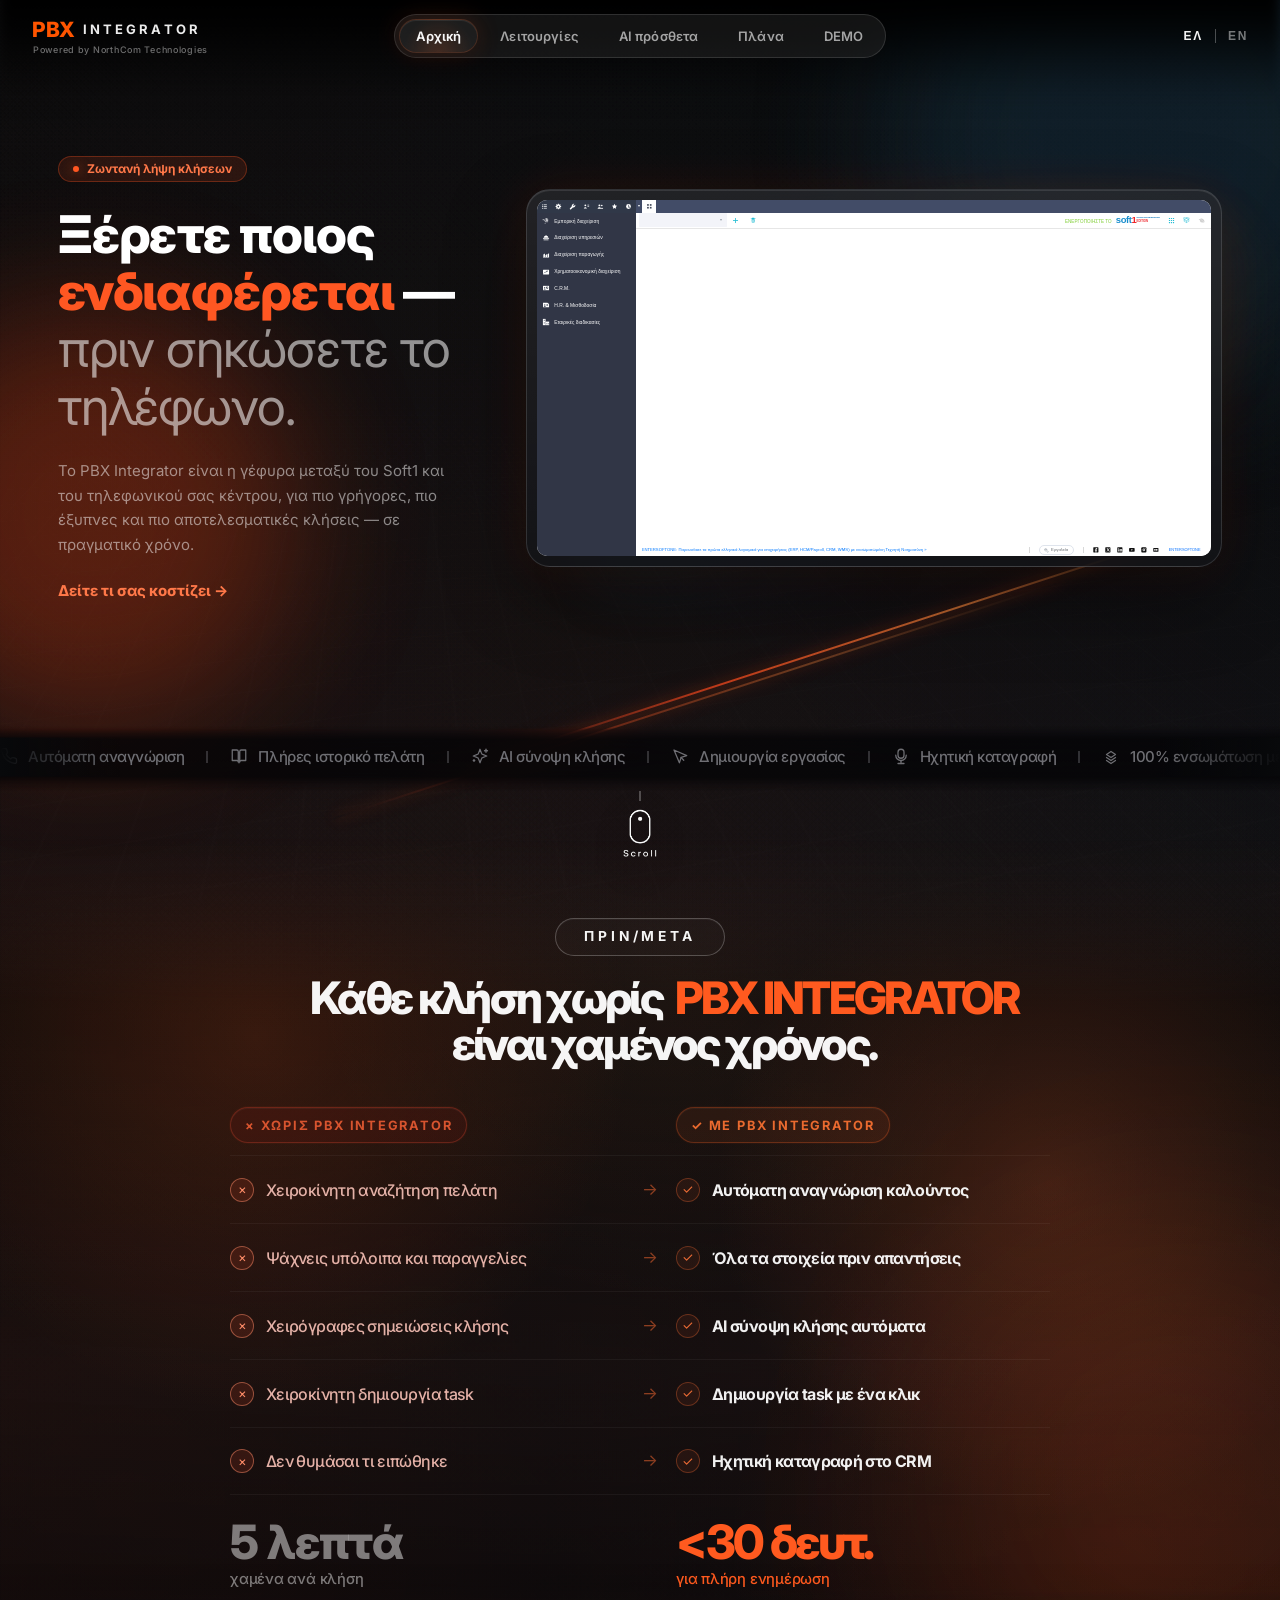
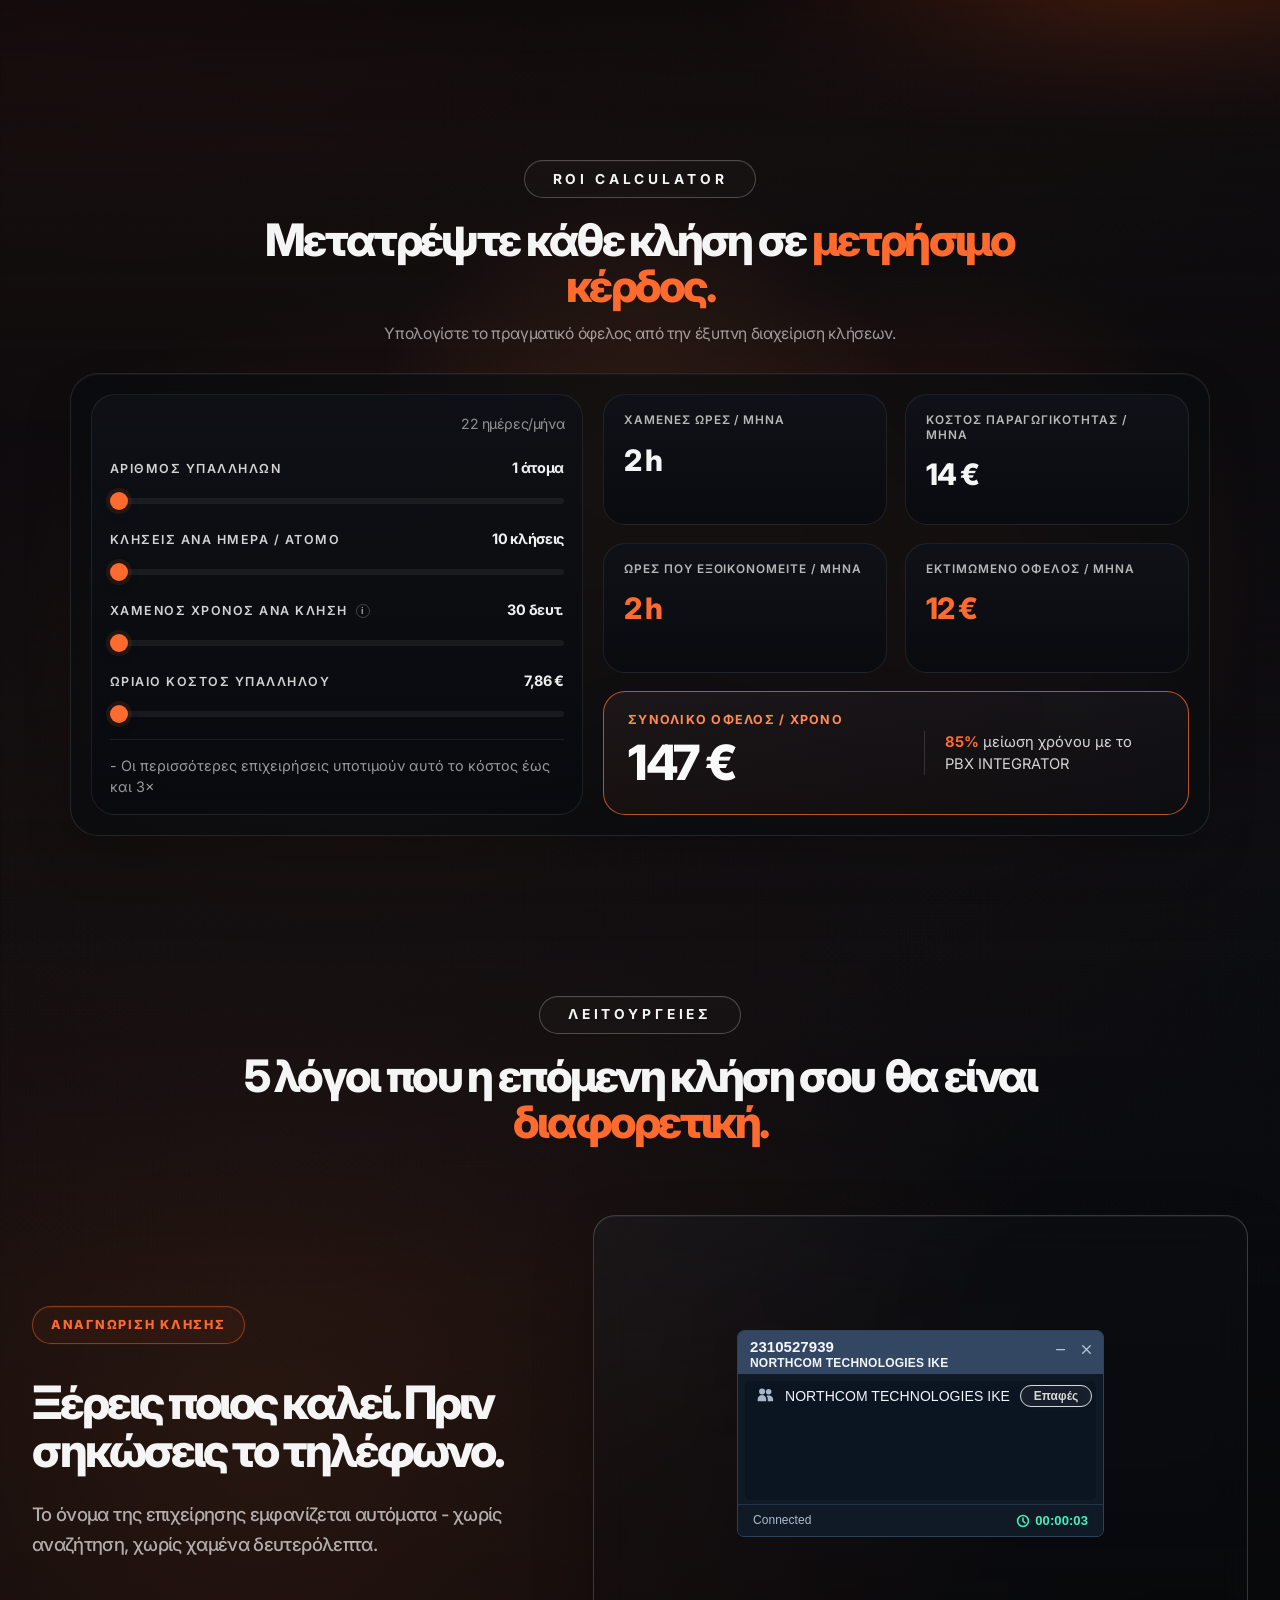
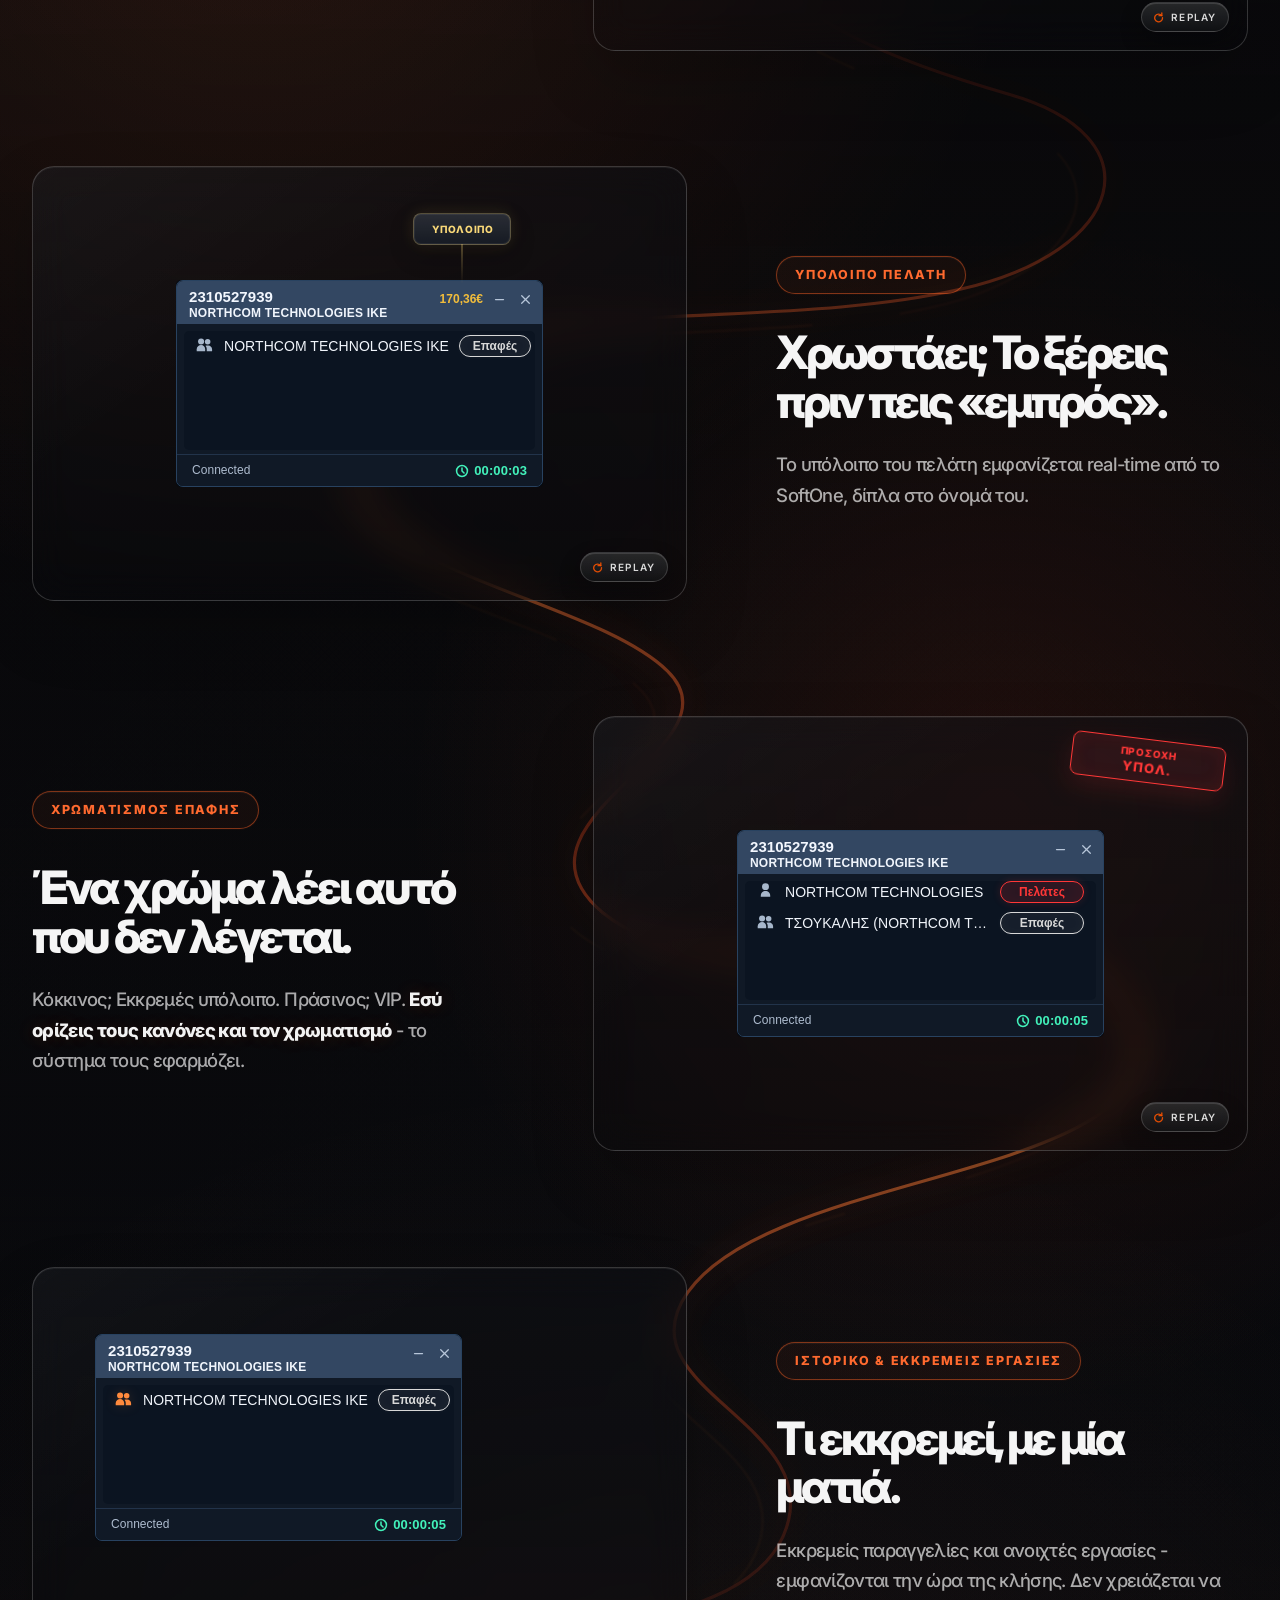
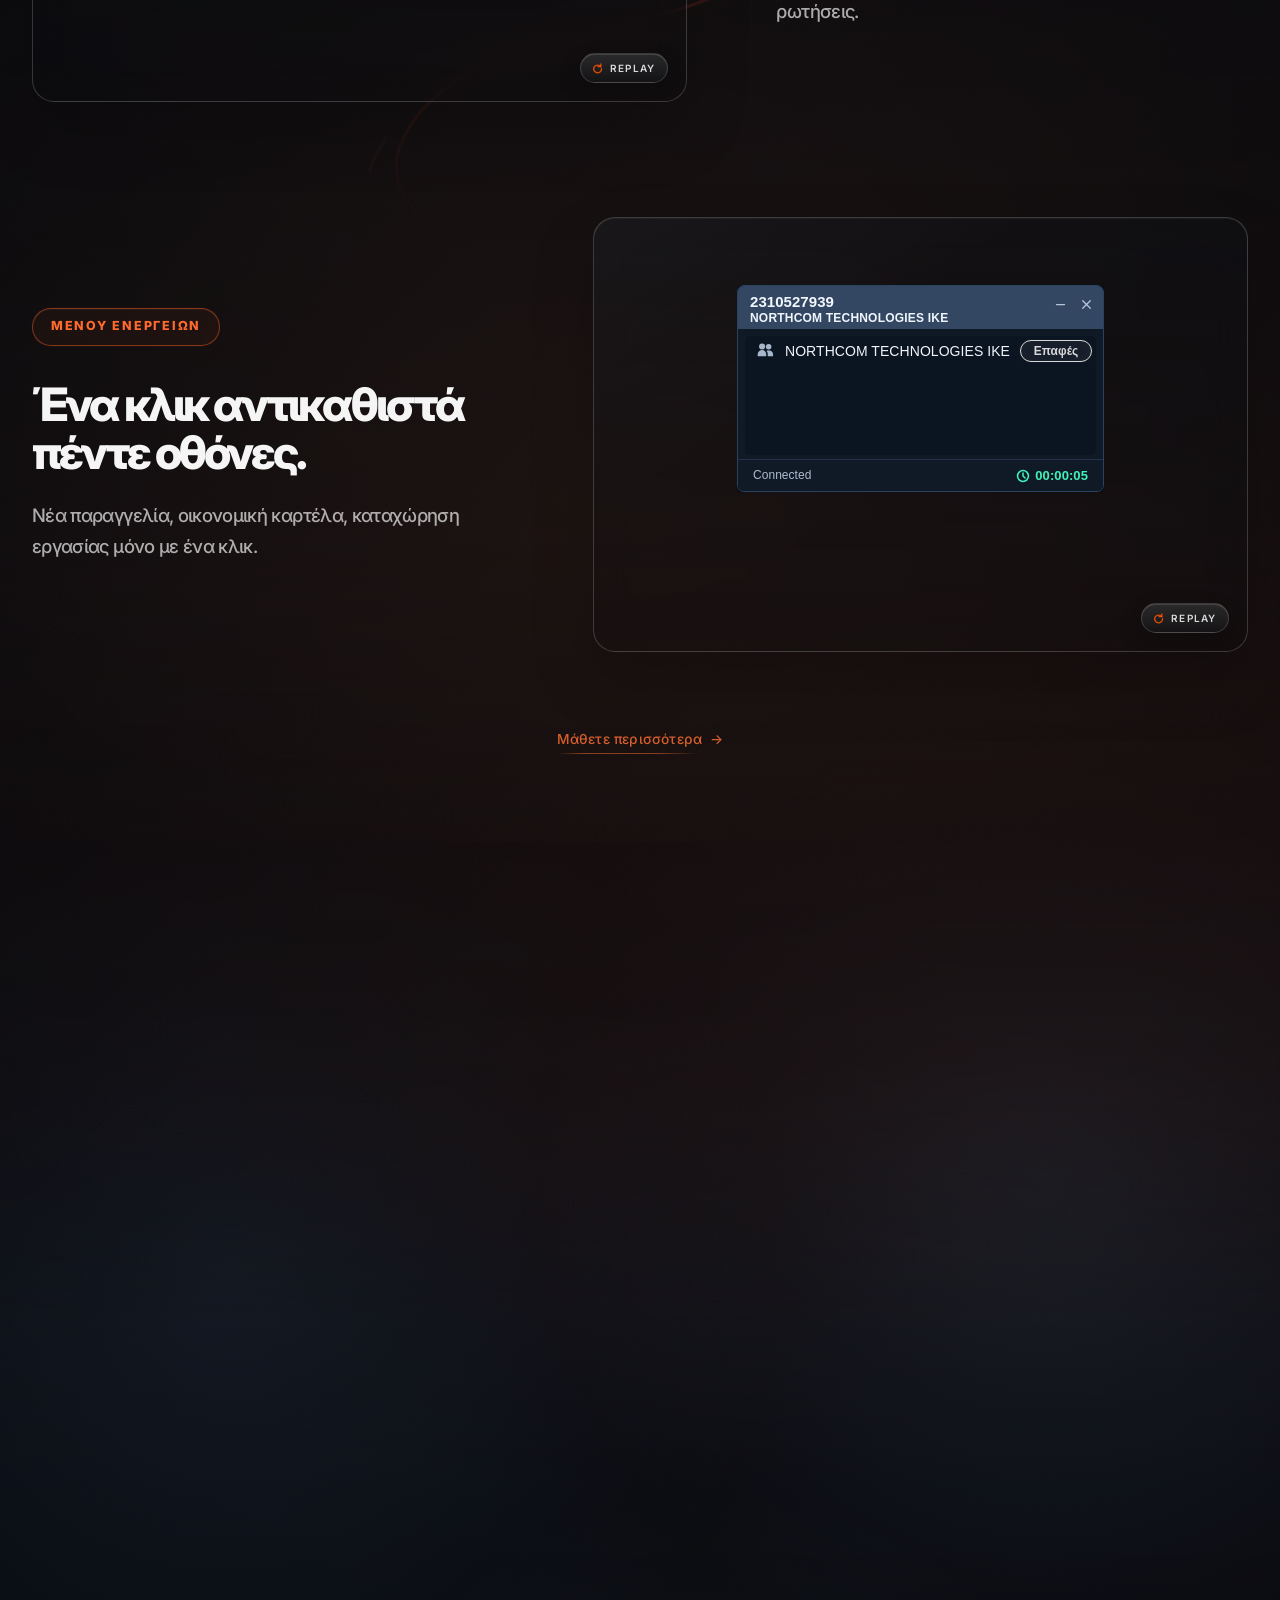
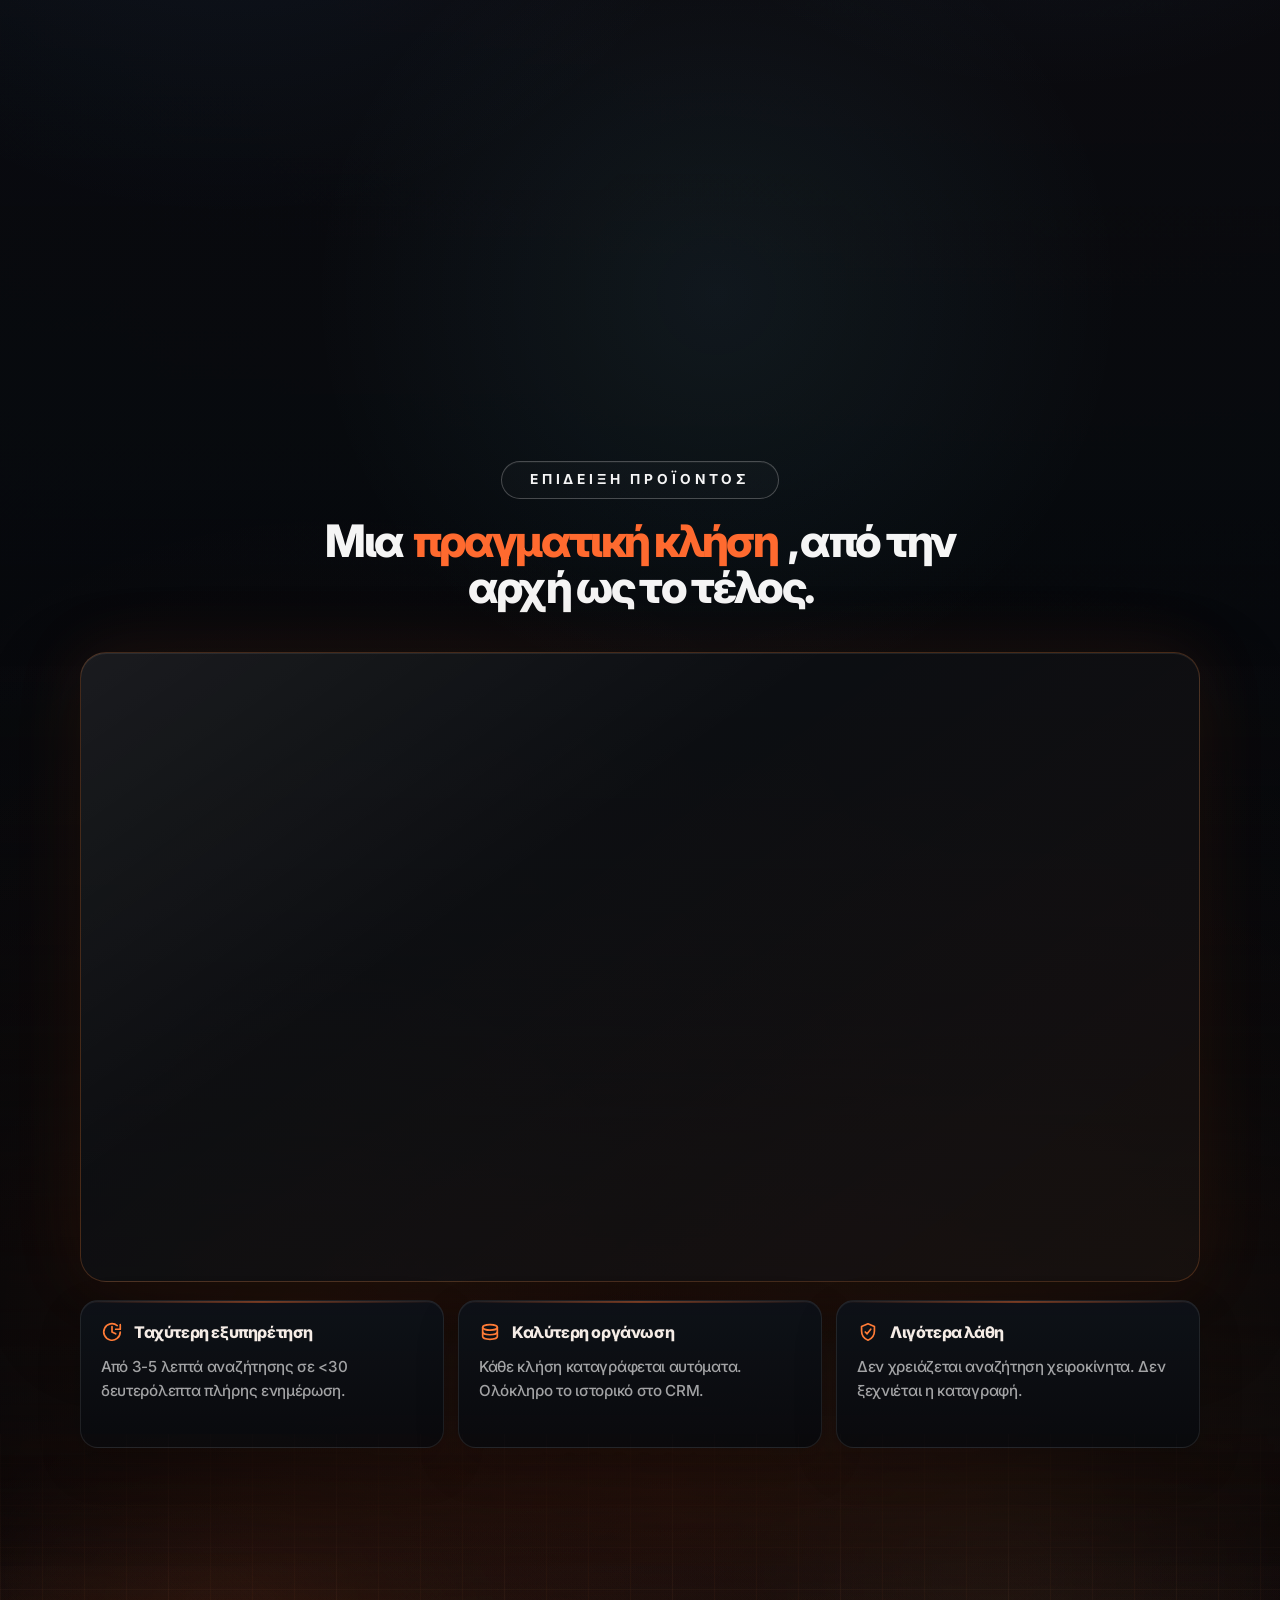
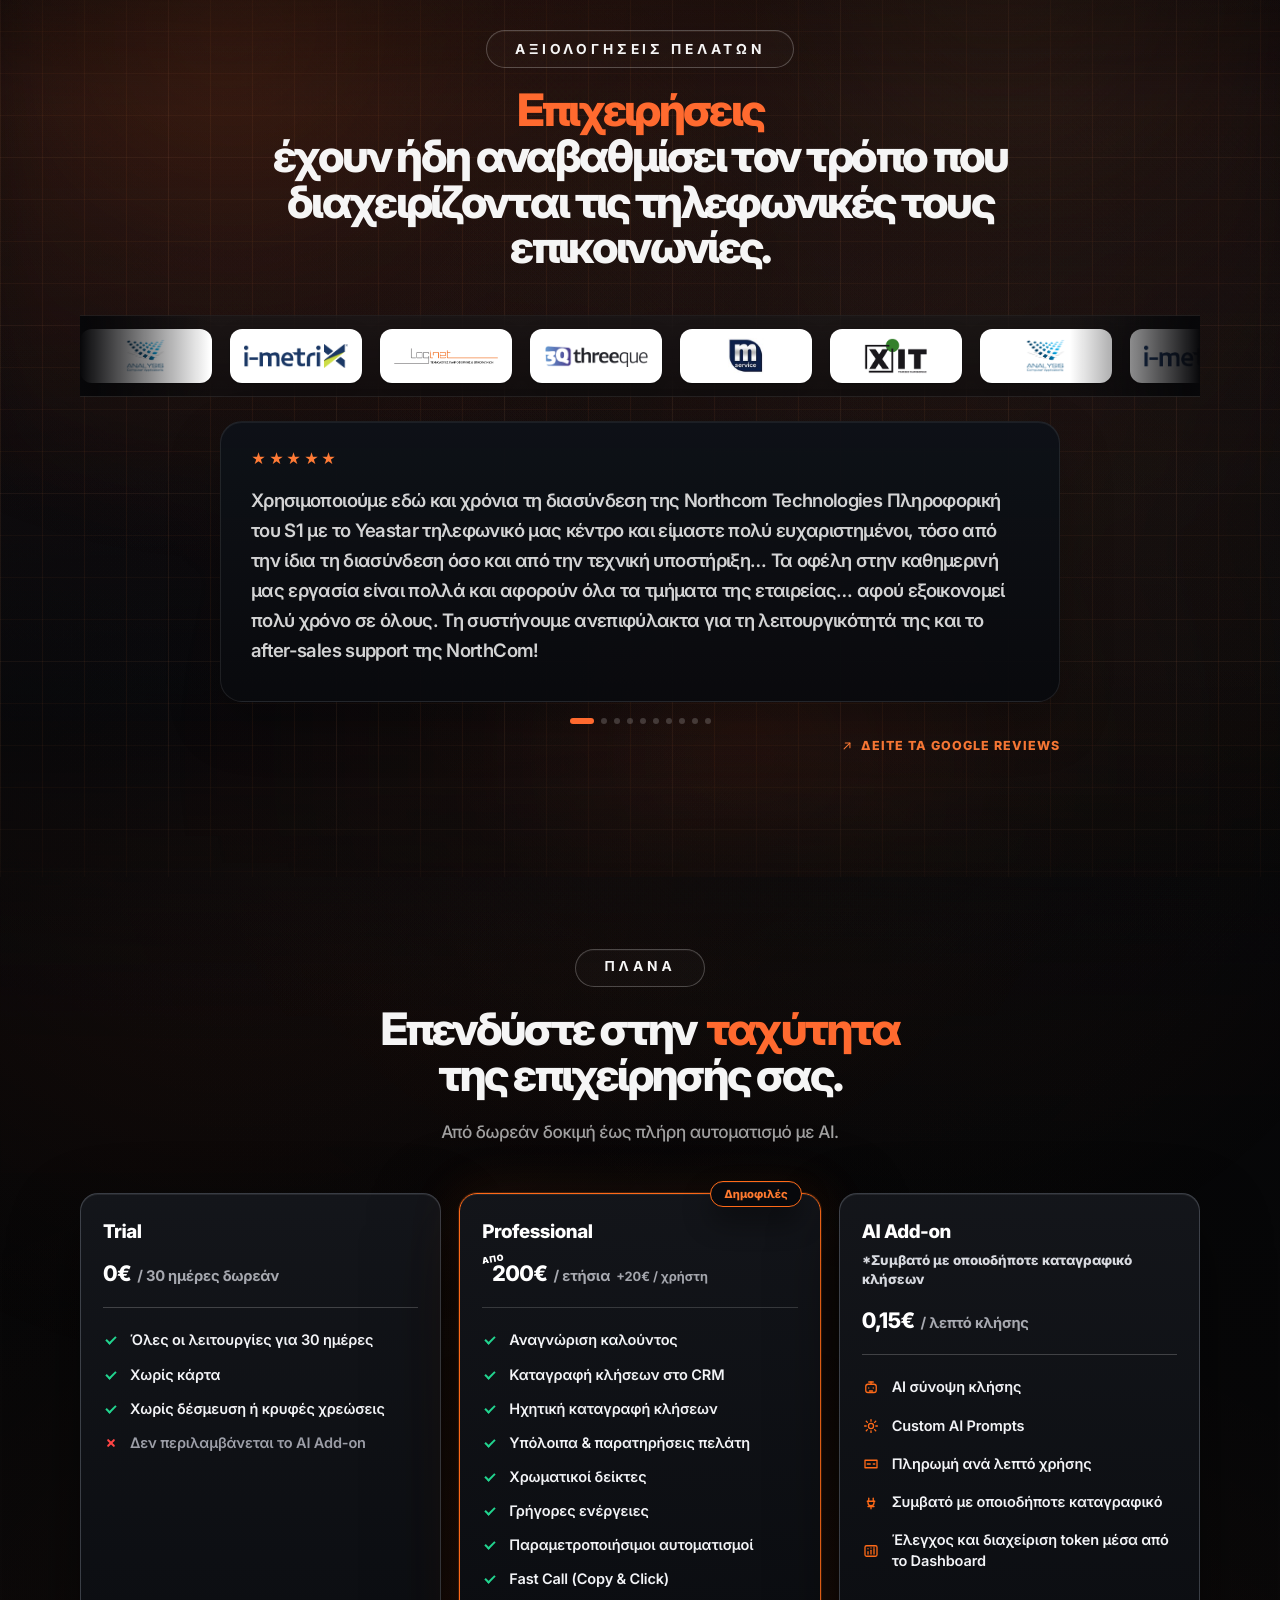
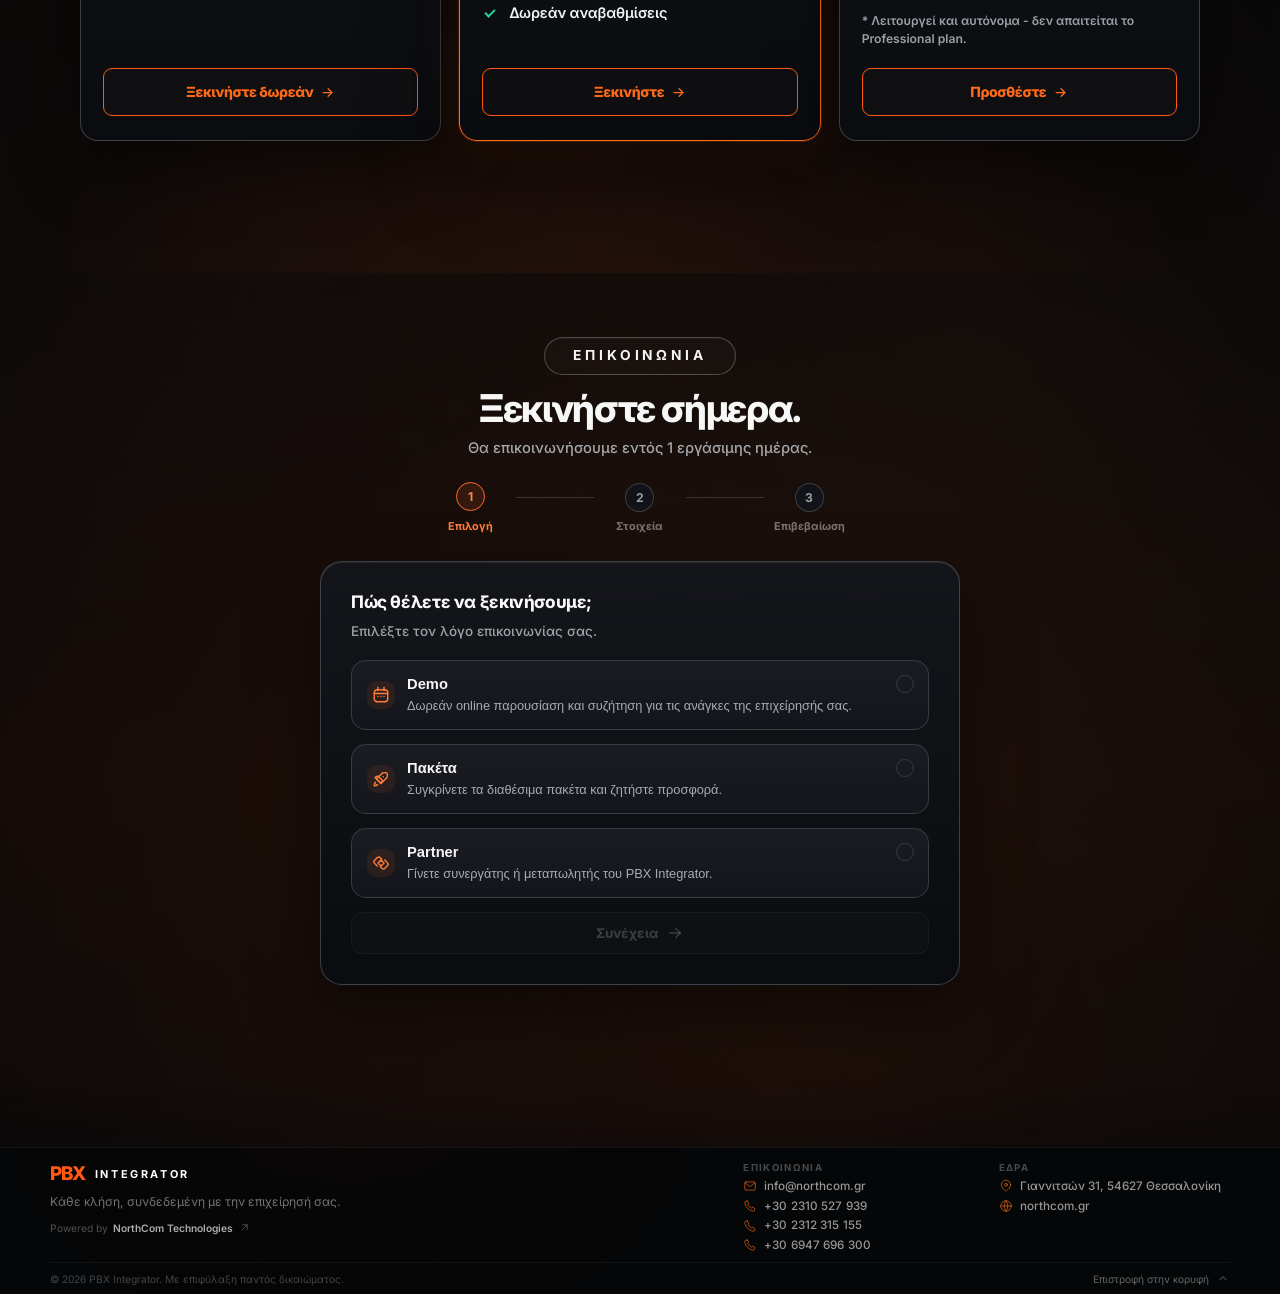
==== commit 573dda7d: "updated social proof" ====
--- a/index.html
+++ b/index.html
@@ -752,6 +752,11 @@
           <div class="social-proof__review-stage" aria-live="polite">
             <article class="social-proof__review is-active" data-social-review aria-hidden="false">
               <div class="social-proof__stars" aria-hidden="true">★★★★★</div>
+              <p data-i18n="socialProofReviewTen">Χρησιμοποιούμε εδώ και χρόνια τη διασύνδεση της Northcom Technologies Πληροφορική του S1 με το Yeastar τηλεφωνικό μας κέντρο και είμαστε πολύ ευχαριστημένοι, τόσο από την ίδια τη διασύνδεση όσο και από την τεχνική υποστήριξη… Τα οφέλη στην καθημερινή μας εργασία είναι πολλά και αφορούν όλα τα τμήματα της εταιρείας… αφού εξοικονομεί πολύ χρόνο σε όλους. Τη συστήνουμε ανεπιφύλακτα για τη λειτουργικότητά της και το after-sales support της NorthCom!</p>
+              <span data-i18n="socialProofReviewSource">Αξιολογήσεις πελατών</span>
+            </article>
+            <article class="social-proof__review" data-social-review aria-hidden="true">
+              <div class="social-proof__stars" aria-hidden="true">★★★★★</div>
               <p data-i18n="socialProofReviewOne">Η εμπειρία μας είναι ιδιαίτερα θετική… Με κάθε εισερχόμενη κλήση, τα στοιχεία του πελάτη είναι κατευθείαν διαθέσιμα από το Soft1, χωρίς να χρειάζεται χειροκίνητη αναζήτηση… Η ανταπόκριση της North Com ήταν άμεση και αποτελεσματική.</p>
               <span data-i18n="socialProofReviewSource">Αξιολογήσεις πελατών</span>
             </article>
@@ -807,6 +812,7 @@
             <button class="social-proof__pagination-dot" type="button" aria-label="Review 7" data-social-review-page="6"></button>
             <button class="social-proof__pagination-dot" type="button" aria-label="Review 8" data-social-review-page="7"></button>
             <button class="social-proof__pagination-dot" type="button" aria-label="Review 9" data-social-review-page="8"></button>
+            <button class="social-proof__pagination-dot" type="button" aria-label="Review 10" data-social-review-page="9"></button>
           </div>
 
           <a class="social-proof__reviews-link" href="https://www.google.com/share.google?q=lfFRoQZ6vodzoYDHC" target="_blank" rel="noopener">
@@ -1413,7 +1419,7 @@
     const socialReviewPages = Array.from(document.querySelectorAll("[data-social-review-page]"));
     const socialReviewsContainer = document.querySelector(".social-proof__reviews");
     const socialReviewStage = document.querySelector(".social-proof__review-stage");
-    const socialReviewPriority = [1, 0, 3, 2, 5, 4, 7, 6, 8];
+    const socialReviewPriority = [0, 2, 1, 4, 6, 3, 5, 7, 8, 9];
     const prioritizedSocialReviews = socialReviewPriority
       .map((index) => socialReviews[index])
       .filter(Boolean);
@@ -2062,6 +2068,7 @@
         socialProofReviewSeven: "Τι φανταστικό εργαλείο αυτό το dialer κ. Γιώργο! Τέλειο! Ευχαριστώ πολύ. Τέλεια εξυπηρέτηση επίσης!",
         socialProofReviewEight: "Υπέροχες λύσεις τηλεφωνικού κέντρου, πολύ καλή εξυπηρέτηση. Εύκολη, γρήγορη εγκατάσταση, χωρίς προβλήματα.",
         socialProofReviewNine: "Εύχρηστο και πολύ εύκολη εγκατάσταση.",
+        socialProofReviewTen: "Χρησιμοποιούμε εδώ και χρόνια τη διασύνδεση της Northcom Technologies Πληροφορική του S1 με το Yeastar τηλεφωνικό μας κέντρο και είμαστε πολύ ευχαριστημένοι, τόσο από την ίδια τη διασύνδεση όσο και από την τεχνική υποστήριξη… Τα οφέλη στην καθημερινή μας εργασία είναι πολλά και αφορούν όλα τα τμήματα της εταιρείας… αφού εξοικονομεί πολύ χρόνο σε όλους. Τη συστήνουμε ανεπιφύλακτα για τη λειτουργικότητά της και το after-sales support της NorthCom!",
         socialProofReviewSource: "Αξιολογήσεις πελατών",
         plansPill: "ΠΛΑΝΑ",
         plansTitleStart: "Επενδύστε στην",
@@ -2355,6 +2362,7 @@
         socialProofReviewSeven: "What a fantastic tool this dialer is, Mr. Giorgos! Perfect! Thank you very much. Excellent service too!",
         socialProofReviewEight: "Excellent phone system solutions and very good service. Easy, fast installation with no problems.",
         socialProofReviewNine: "Easy to use and very easy to install.",
+        socialProofReviewTen: "We have been using Northcom Technologies Informatics' integration of S1 with our Yeastar phone system for years, and we are very satisfied with both the integration itself and the technical support. It brings many benefits to our daily work across every department of the company, saving everyone a great deal of time. We wholeheartedly recommend it for its functionality and NorthCom's after-sales support!",
         socialProofReviewSource: "Google Review",
         plansPill: "PLANS",
         plansTitleStart: "Invest in the",
--- a/styles.css
+++ b/styles.css
@@ -194,23 +194,35 @@
   background: transparent;
 }
 
-/* Backdrop lives on a pseudo-element so it can be masked to a soft fade instead of
-   the hard bottom edge a full-height background leaves. Just a gentle, low-contrast
-   gradient that trails off before the header ends; mobile adds a light blur on top. */
+/* Adaptive top fade: multiply makes it react gently to dark backgrounds while still
+   suppressing bright content. The smoothstep alpha curve reaches zero with a flat
+   slope, so its lower edge cannot read as a horizontal line. */
 .header::before {
   content: "";
   position: absolute;
-  inset: 0;
+  top: -12px;
+  right: 0;
+  left: 0;
+  height: calc(100% + 56px);
   z-index: -1;
   pointer-events: none;
   background: linear-gradient(
     180deg,
-    rgba(5, 6, 7, 0.66) 0%,
-    rgba(5, 6, 7, 0.3) 52%,
-    rgba(5, 6, 7, 0) 100%
+    rgb(0, 0, 0) 0%,
+    rgba(0, 0, 0, 0.962) 10%,
+    rgba(0, 0, 0, 0.887) 20%,
+    rgba(0, 0, 0, 0.776) 30%,
+    rgba(0, 0, 0, 0.642) 40%,
+    rgba(0, 0, 0, 0.495) 50%,
+    rgba(0, 0, 0, 0.348) 60%,
+    rgba(0, 0, 0, 0.214) 70%,
+    rgba(0, 0, 0, 0.103) 80%,
+    rgba(0, 0, 0, 0.028) 90%,
+    rgba(0, 0, 0, 0) 100%
   );
-  -webkit-mask-image: linear-gradient(180deg, #000 0%, #000 46%, transparent 100%);
-  mask-image: linear-gradient(180deg, #000 0%, #000 46%, transparent 100%);
+  mix-blend-mode: multiply;
+  filter: blur(6px);
+  transform: translateZ(0);
 }
 
 .logo-block {
@@ -281,7 +293,7 @@
 }
 
 body.is-scrolled .navbar {
-  opacity: 0.3;
+  opacity: 0.6;
 }
 
 /* Reaching for the menu always brings it fully forward, even while scrolled.
@@ -1966,27 +1978,32 @@
   gap: clamp(72px, 8vw, 112px);
 }
 
+/* The features page is several viewports tall. Filtering and masking one
+   full-height background layer forces the browser to rasterize a very large
+   offscreen surface, which can briefly show black tiles during fast scrolls. */
+.features-page .call-recognition__background {
+  mask-image: none;
+  -webkit-mask-image: none;
+}
+
 .features-page .call-recognition__background::before,
 .features-page .call-recognition__background::after {
   inset: -40px -8% -40px;
   background-repeat: repeat-y;
   background-position: center 320px;
   background-size: 100% 2200px;
-  mask-image: linear-gradient(180deg, transparent 0%, rgba(0, 0, 0, 0.1) 5%, #000 13%, #000 94%, transparent 100%);
-  -webkit-mask-image: linear-gradient(180deg, transparent 0%, rgba(0, 0, 0, 0.1) 5%, #000 13%, #000 94%, transparent 100%);
+  box-shadow: none;
+  filter: none;
+  mask-image: none;
+  -webkit-mask-image: none;
 }
 
 .features-page .call-recognition__background::before {
-  opacity: 0.5;
-  filter:
-    blur(0.45px)
-    drop-shadow(0 0 10px rgba(255, 84, 24, 0.38))
-    drop-shadow(0 0 34px rgba(255, 84, 24, 0.18));
+  opacity: 0.42;
 }
 
 .features-page .call-recognition__background::after {
-  opacity: 0.2;
-  filter: blur(2.2px);
+  opacity: 0.16;
 }
 
 .features-placeholder {
@@ -4727,9 +4744,7 @@
   padding: 28px 22px 24px;
   border-radius: 18px;
   border: 1px solid rgba(132, 139, 154, 0.38);
-  background:
-    radial-gradient(circle at 54% 48%, rgba(255, 255, 255, 0.055), transparent 42%),
-    linear-gradient(180deg, rgba(20, 22, 27, 0.97), rgba(10, 12, 16, 0.98));
+  background: linear-gradient(180deg, rgba(20, 22, 27, 0.97), rgba(10, 12, 16, 0.98));
   box-shadow:
     inset 0 1px 0 rgba(255, 255, 255, 0.08),
     0 26px 70px rgba(0, 0, 0, 0.48);
@@ -4743,9 +4758,7 @@
 
 .plans-card--featured {
   border-color: #ff6a18;
-  background:
-    radial-gradient(circle at 50% 50%, rgba(255, 255, 255, 0.06), transparent 44%),
-    linear-gradient(180deg, rgba(19, 21, 26, 0.98), rgba(9, 11, 15, 0.99));
+  background: linear-gradient(180deg, rgba(19, 21, 26, 0.98), rgba(9, 11, 15, 0.99));
   box-shadow:
     inset 0 1px 0 rgba(255, 255, 255, 0.08),
     0 0 0 1px rgba(255, 106, 24, 0.18),
@@ -5205,11 +5218,11 @@
   position: relative;
   overflow: hidden;
   border-radius: 22px;
-  border: 1px solid rgba(255, 255, 255, 0.16);
-  background: #202127;
+  border: 1px solid rgba(132, 139, 154, 0.38);
+  background: linear-gradient(180deg, rgba(20, 22, 27, 0.97), rgba(10, 12, 16, 0.98));
   box-shadow:
     inset 0 1px 0 rgba(255, 255, 255, 0.08),
-    0 18px 42px rgba(0, 0, 0, 0.2);
+    0 26px 70px rgba(0, 0, 0, 0.48);
   transition:
     opacity 260ms ease,
     transform 260ms ease;
@@ -5265,9 +5278,9 @@
 
 .contact-option,
 .contact-selected-package {
-  border: 1px solid rgba(255, 255, 255, 0.14);
+  border: 1px solid rgba(132, 139, 154, 0.3);
   border-radius: 15px;
-  background: #272830;
+  background: linear-gradient(180deg, rgba(27, 29, 35, 0.96), rgba(20, 22, 27, 0.98));
 }
 
 .contact-option,
@@ -5284,9 +5297,9 @@
 }
 
 .contact-package {
-  border: 1px solid rgba(255, 255, 255, 0.14);
+  border: 1px solid rgba(132, 139, 154, 0.3);
   border-radius: 15px;
-  background: #272830;
+  background: linear-gradient(180deg, rgba(27, 29, 35, 0.96), rgba(20, 22, 27, 0.98));
 }
 
 .contact-option,
@@ -5353,13 +5366,15 @@
 .contact-option:hover,
 .contact-package:hover {
   transform: translateY(-1px);
+  border-color: rgba(174, 181, 195, 0.42);
+  background: linear-gradient(180deg, rgba(31, 33, 40, 0.98), rgba(23, 25, 31, 0.99));
 }
 
 .contact-option.is-selected,
 .contact-package.is-selected,
 .contact-selected-package {
   border-color: rgba(255, 106, 47, 0.78);
-  background: #2b2826;
+  background: linear-gradient(180deg, rgba(38, 30, 27, 0.98), rgba(26, 23, 22, 0.99));
   box-shadow:
     inset 0 0 0 1px rgba(255, 106, 47, 0.18),
     inset 0 1px 0 rgba(255, 255, 255, 0.08);
@@ -5951,14 +5966,6 @@
     gap: 12px;
   }
 
-  /* The mask above also clips the backdrop-filter, so the blur fades out on the same
-     curve as the gradient rather than ending in a hard line. Kept to mobile: on desktop
-     the header sits over the hero, which is already soft enough to read against. */
-  .header::before {
-    backdrop-filter: blur(8px);
-    -webkit-backdrop-filter: blur(8px);
-  }
-
   .nav-toggle {
     display: inline-flex;
   }
@@ -6128,6 +6135,8 @@
   .comparison__inner {
     display: flex;
     flex-direction: column;
+    width: min(440px, calc(100% - 24px));
+    margin-inline: auto;
   }
 
   .comparison__labels,
@@ -6172,7 +6181,9 @@
   }
 
   .comparison__point {
-    padding: 14px 0;
+    width: 100%;
+    box-sizing: border-box;
+    padding: 14px 20px;
     border-top: 1px solid rgba(255, 255, 255, 0.045);
   }
 
@@ -6183,6 +6194,9 @@
   .comparison__stat--muted,
   .comparison__stat--accent {
     grid-column: 1;
+    align-self: center;
+    align-items: center;
+    text-align: center;
   }
 
   .roi {
